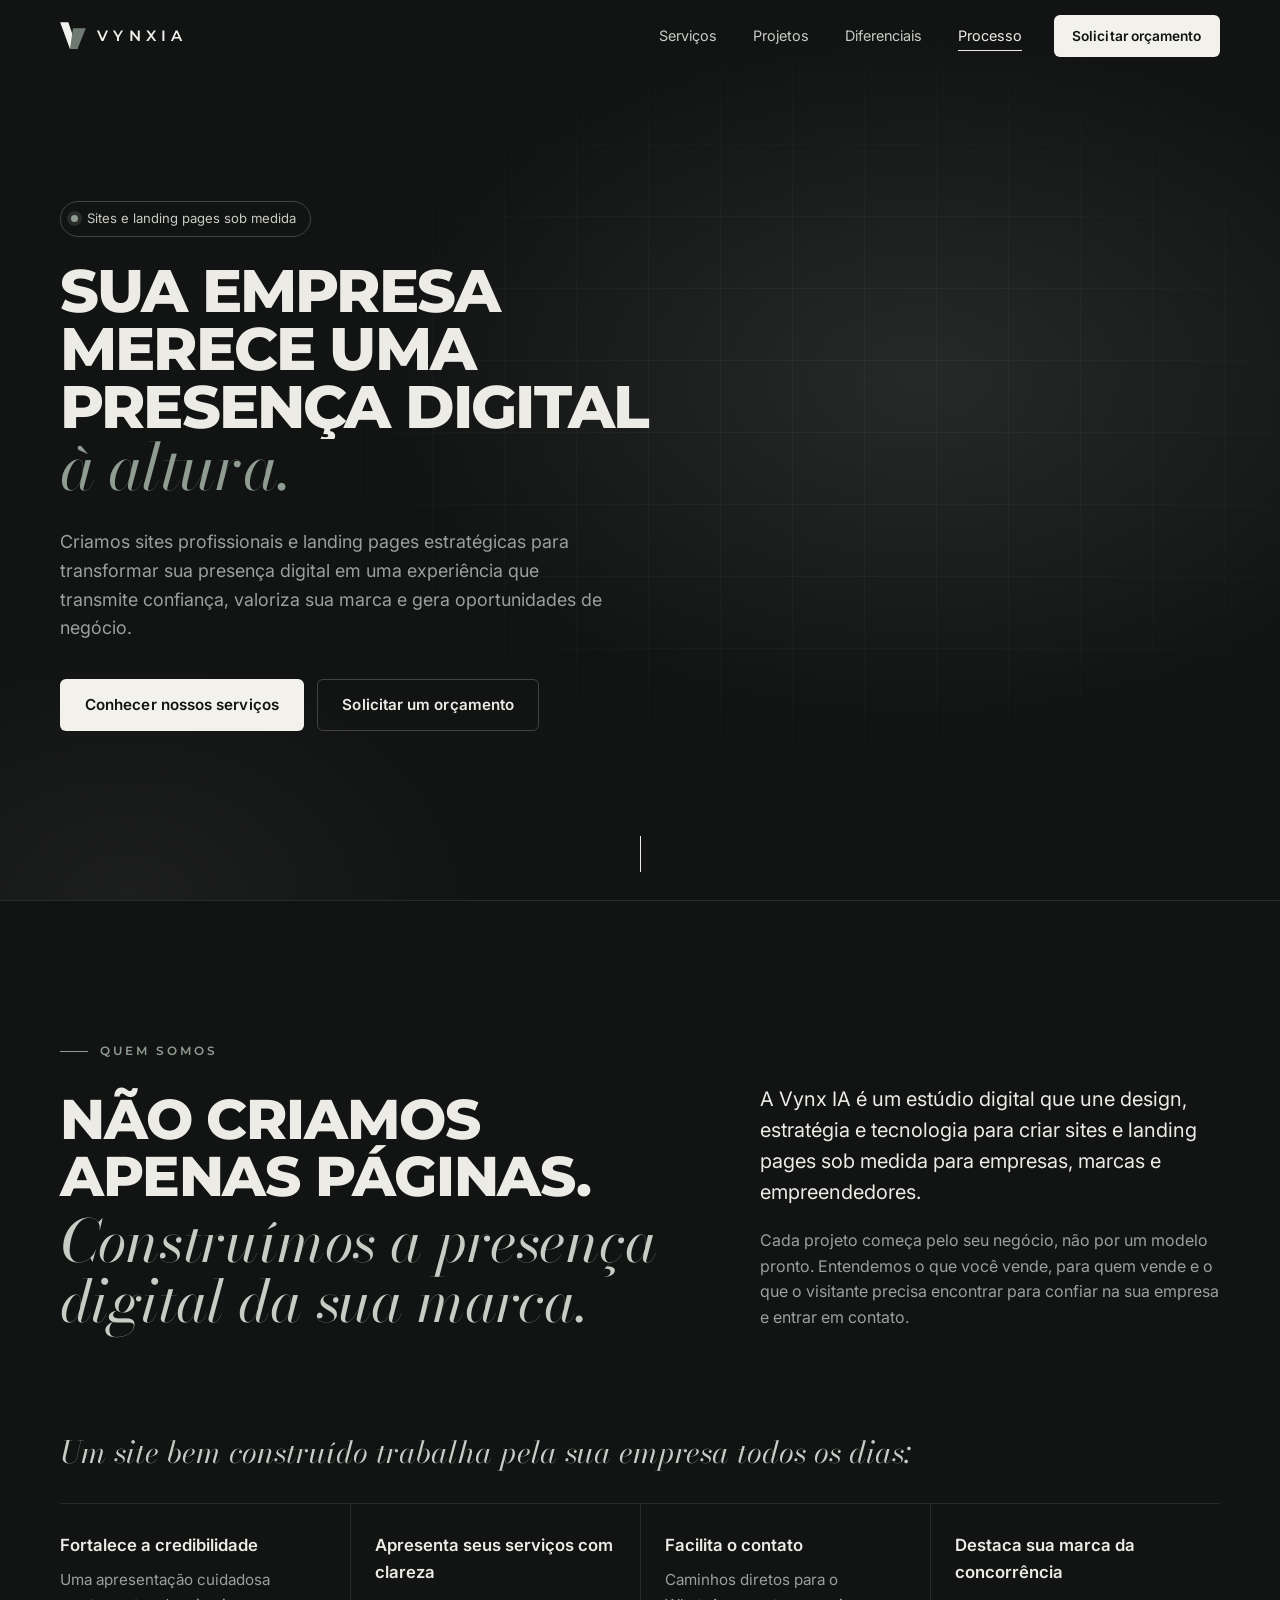
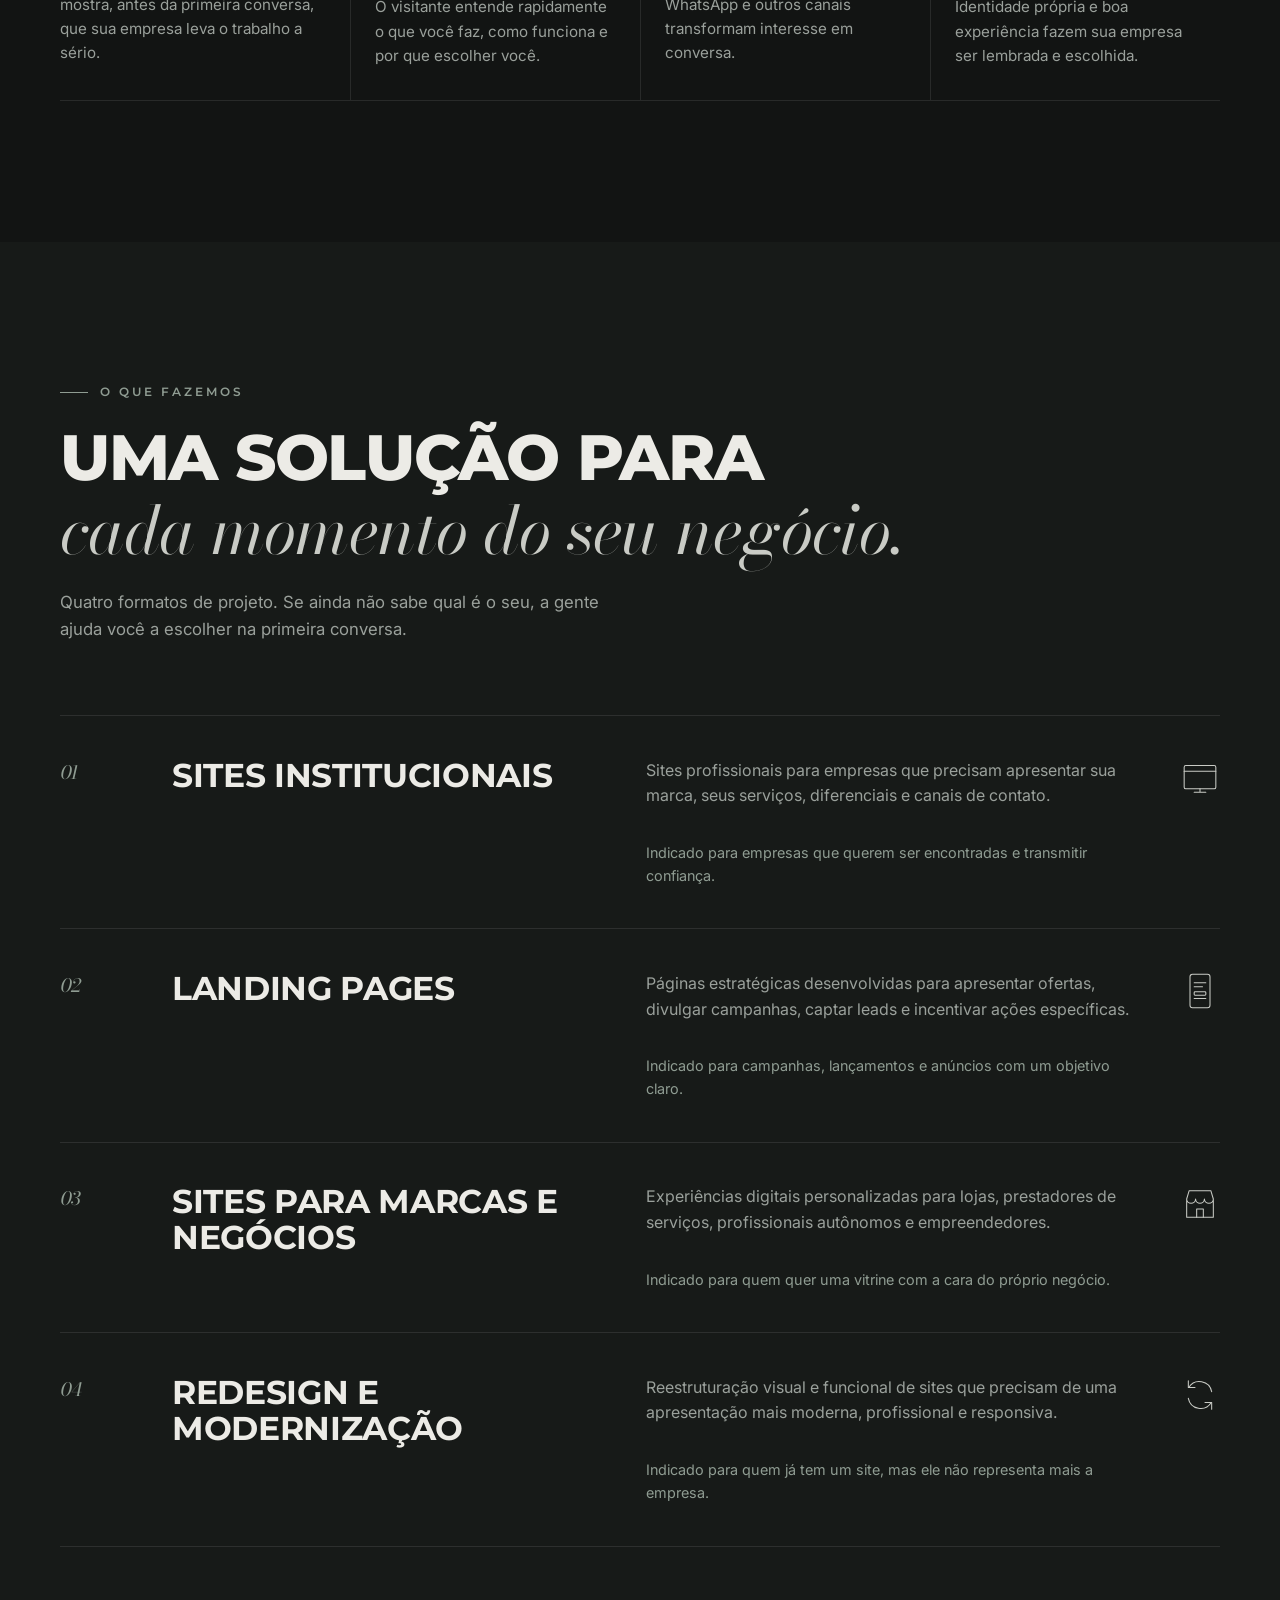
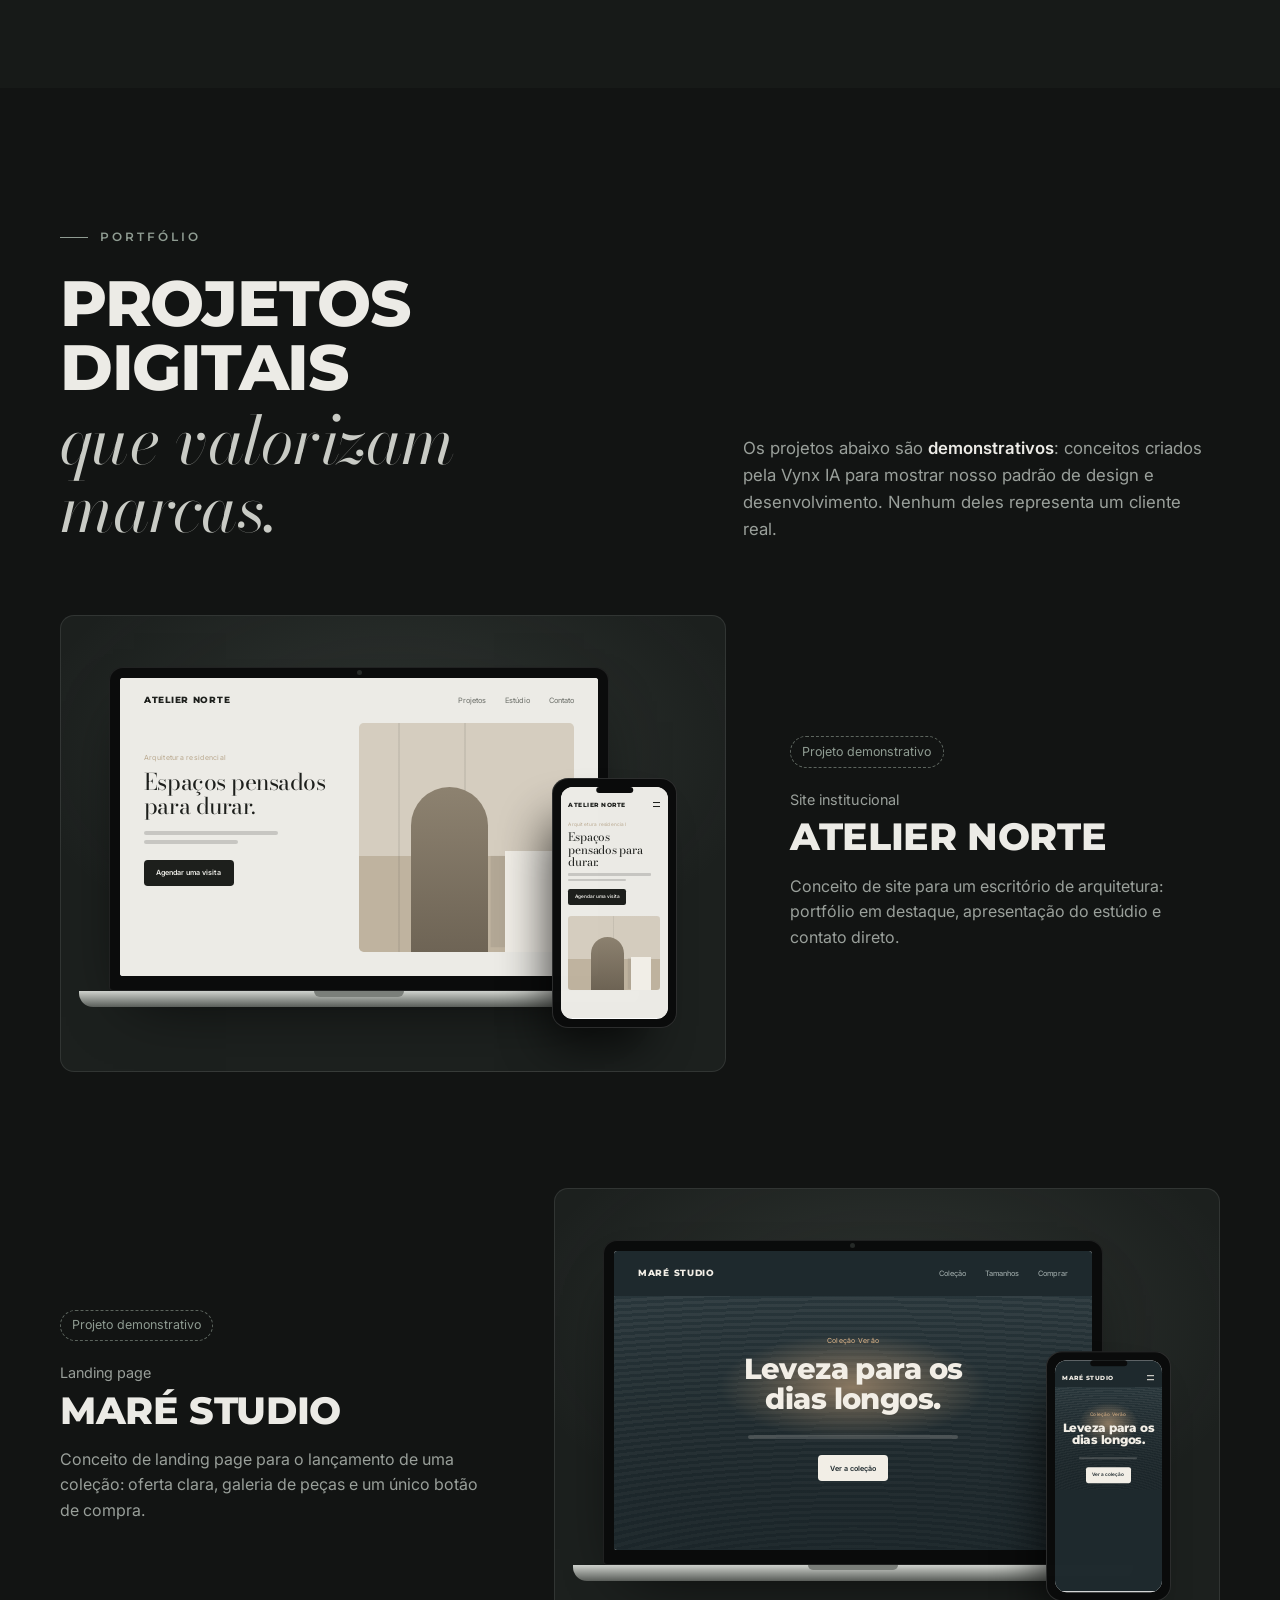
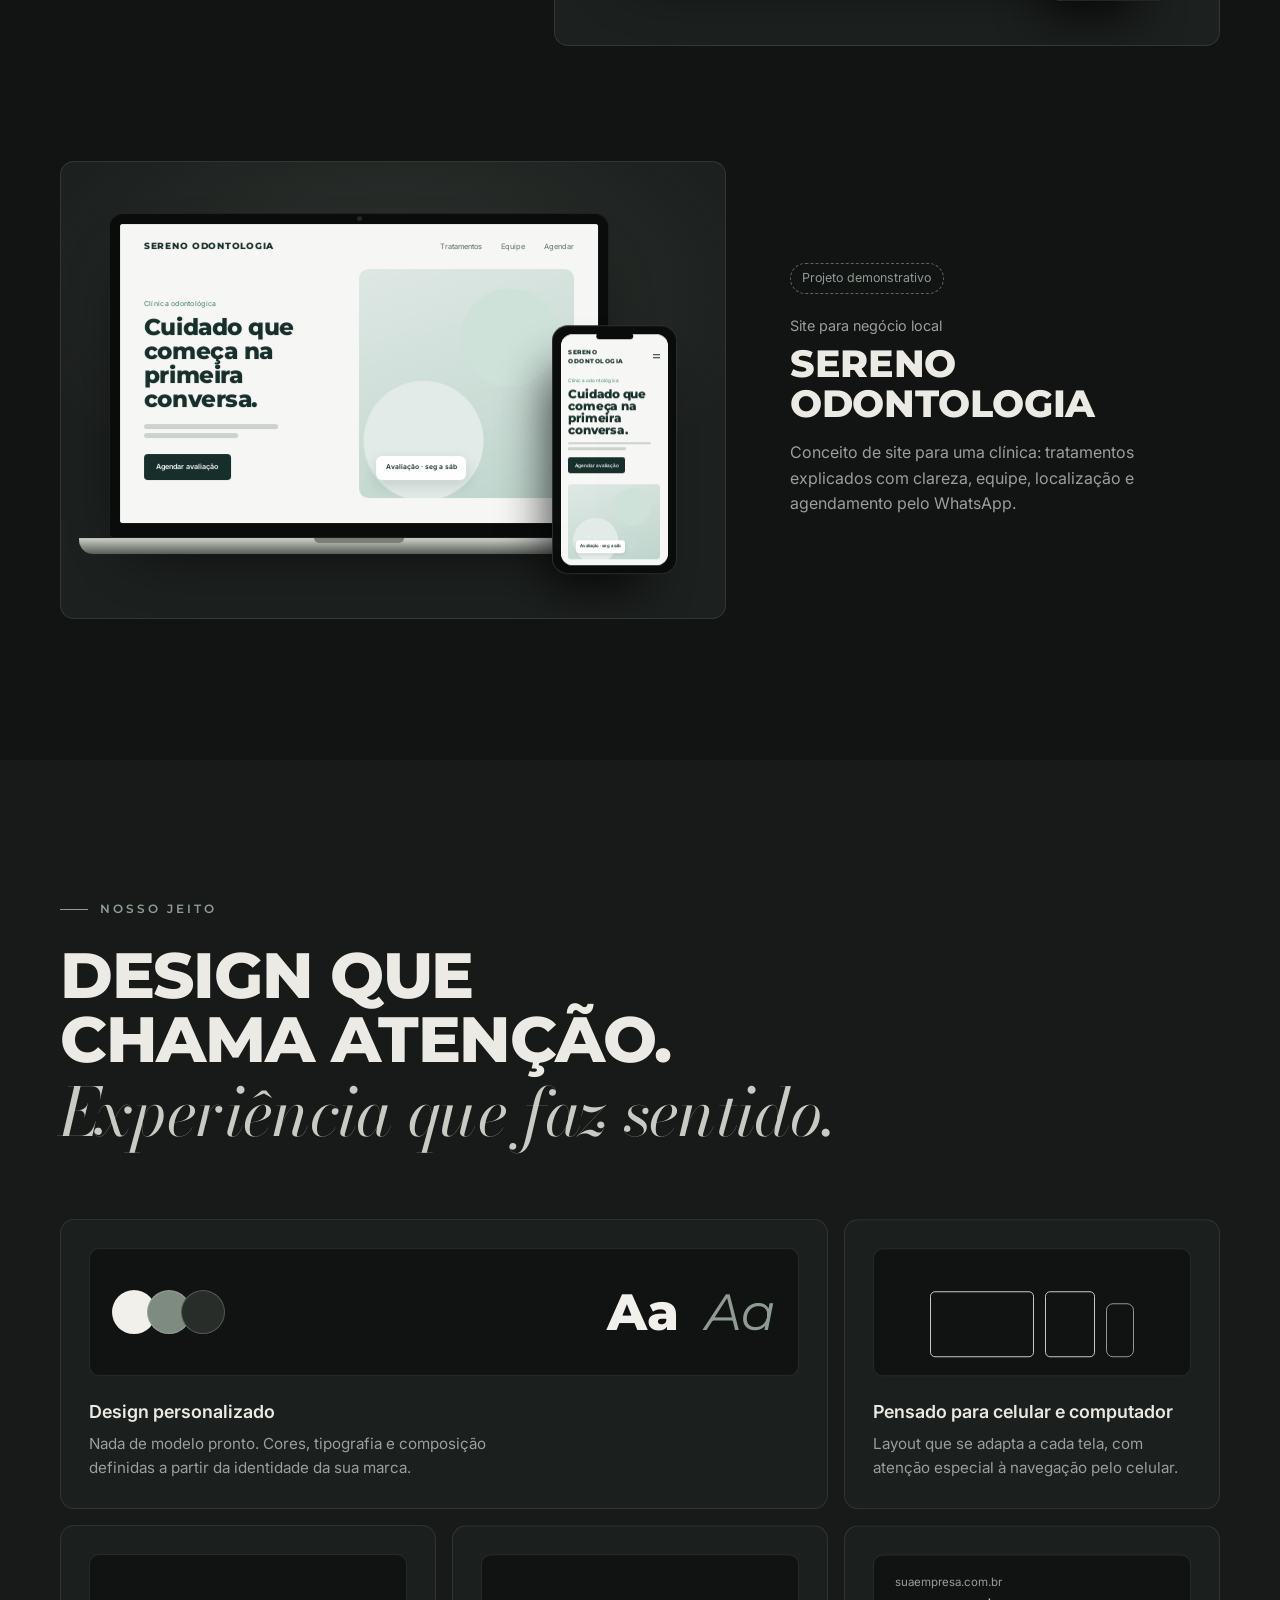
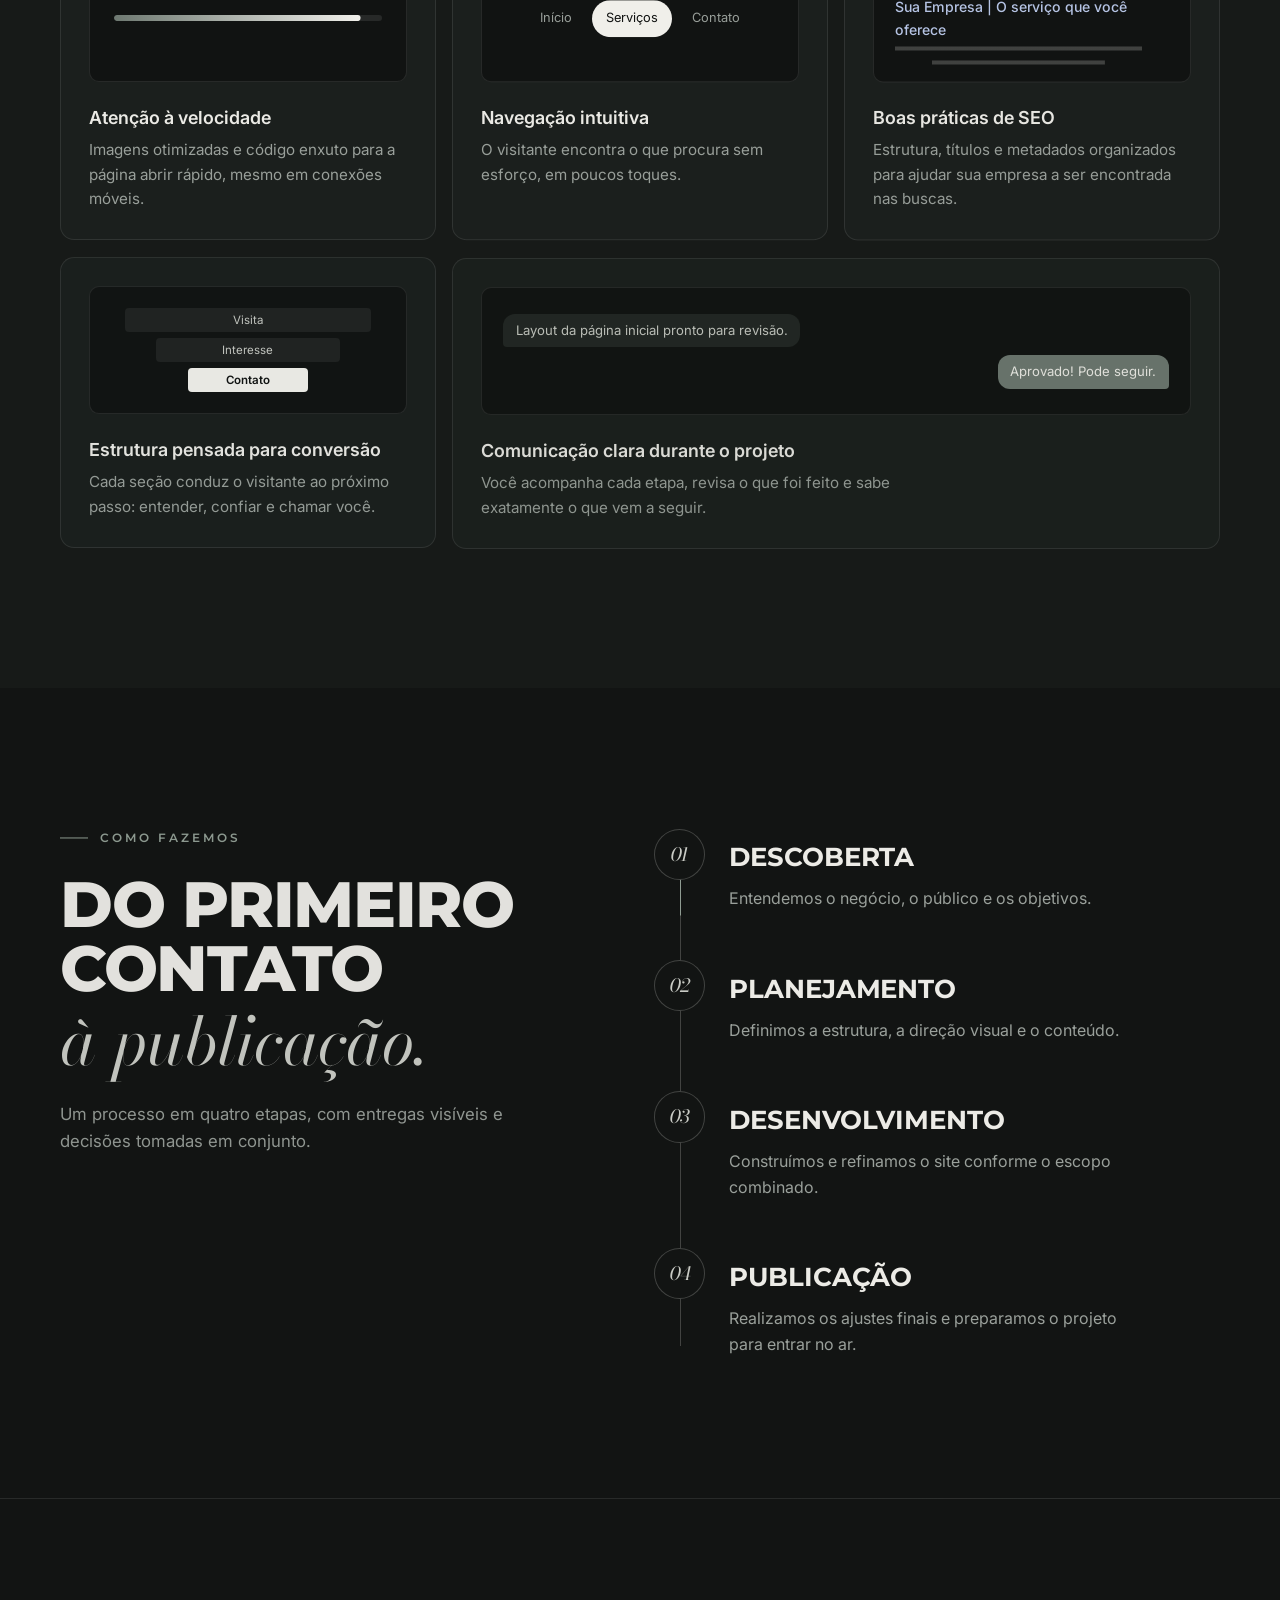
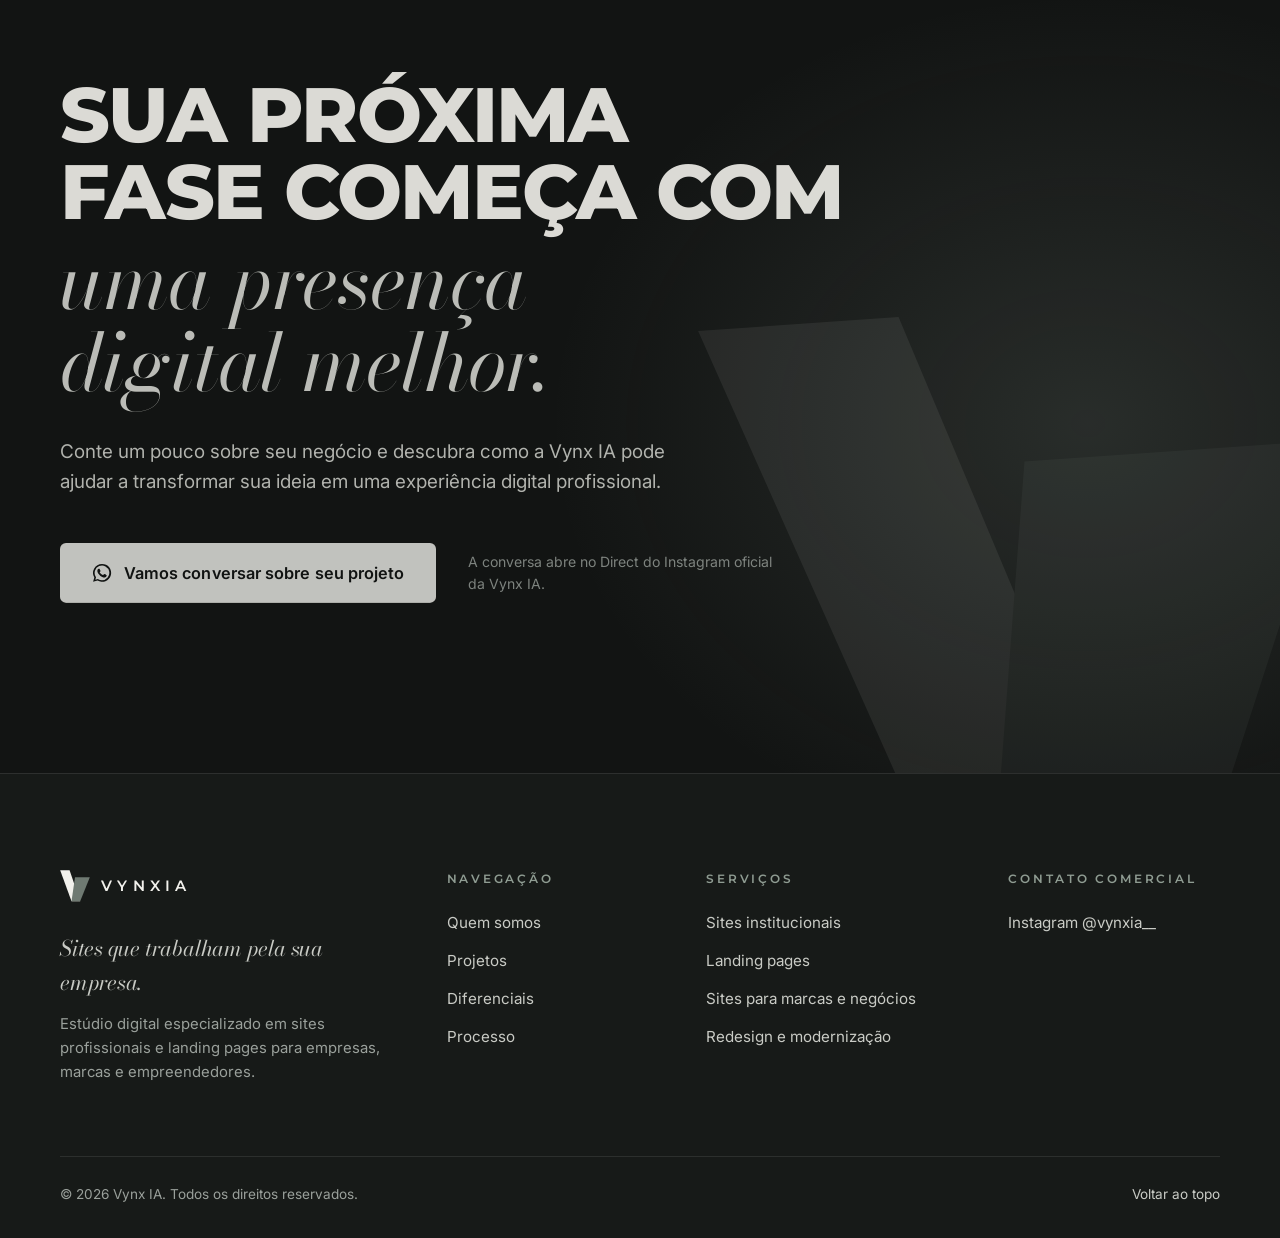
==== vynx-ia-site/index.html @ d24d22d1 "Add Vynx IA official website Static, mobile-first site with hero, positioning, services, demo portfo" ====
<!doctype html>
<html lang="pt-BR">
<head>
  <meta charset="utf-8">
  <meta name="viewport" content="width=device-width, initial-scale=1, viewport-fit=cover">
  <title>Vynx IA | Sites profissionais e landing pages para empresas</title>
  <meta name="description" content="A Vynx IA cria sites institucionais, landing pages e redesigns sob medida para empresas, marcas e empreendedores que querem transmitir credibilidade e conquistar mais clientes.">
  <meta name="theme-color" content="#121413">
  <meta name="color-scheme" content="dark">
  <meta name="robots" content="index, follow">

  <!-- Open Graph: ao publicar, troque "og-image.png" pela URL absoluta (https://seudominio/assets/img/og-image.png) -->
  <meta property="og:type" content="website">
  <meta property="og:locale" content="pt_BR">
  <meta property="og:site_name" content="Vynx IA">
  <meta property="og:title" content="Vynx IA | Sites que trabalham pela sua empresa">
  <meta property="og:description" content="Sites profissionais e landing pages estratégicas para empresas que querem uma presença digital à altura.">
  <meta property="og:image" content="assets/img/og-image.png">
  <meta name="twitter:card" content="summary_large_image">

  <link rel="icon" href="assets/img/favicon.svg" type="image/svg+xml">
  <link rel="apple-touch-icon" href="assets/img/apple-touch-icon.png">

  <link rel="preconnect" href="https://fonts.googleapis.com">
  <link rel="preconnect" href="https://fonts.gstatic.com" crossorigin>
  <link rel="stylesheet" href="https://fonts.googleapis.com/css2?family=Bodoni+Moda:ital,opsz,wght@1,6..96,400;1,6..96,500&family=Inter:wght@400;500;600&family=Montserrat:wght@600;700;800&display=swap">
  <link rel="stylesheet" href="assets/css/styles.css">

  <script>
    // Ativa as animações de entrada apenas quando o JavaScript está disponível
    // e o visitante não pediu movimento reduzido. Sem isso, todo o conteúdo fica visível.
    (function () {
      var d = document.documentElement;
      d.classList.add('js');
      if (!window.matchMedia('(prefers-reduced-motion: reduce)').matches) d.classList.add('motion');
      // Segurança: se as animações não iniciarem, revela o conteúdo.
      setTimeout(function () { if (!d.classList.contains('motion-ready')) d.classList.remove('motion'); }, 2500);
    })();
  </script>

  <script type="application/ld+json">
  {
    "@context": "https://schema.org",
    "@type": "ProfessionalService",
    "name": "Vynx IA",
    "slogan": "Sites que trabalham pela sua empresa.",
    "description": "Criação de sites institucionais, landing pages, sites para marcas e negócios e redesign de sites.",
    "sameAs": ["https://www.instagram.com/vynxia__/"],
    "knowsAbout": ["Sites institucionais", "Landing pages", "Redesign de sites", "Web design responsivo"]
  }
  </script>
</head>
<body>
  <a class="skip-link" href="#conteudo">Pular para o conteúdo</a>

  <!-- ============ Cabeçalho ============ -->
  <header class="site-header" data-header>
    <div class="container header-inner">
      <a class="brand" href="#inicio" aria-label="Vynx IA — voltar ao início">
        <svg class="brand-mark" viewBox="0 0 360 378" aria-hidden="true"><path fill="currentColor" d="M2 2h113l127 373H138z"/><path class="brand-mark-b" d="M180 88h178L242 375H138z"/></svg>
        <span class="brand-word">VYNXIA</span>
      </a>

      <nav class="main-nav" aria-label="Navegação principal">
        <ul>
          <li><a href="#servicos">Serviços</a></li>
          <li><a href="#projetos">Projetos</a></li>
          <li><a href="#diferenciais">Diferenciais</a></li>
          <li><a href="#processo">Processo</a></li>
        </ul>
      </nav>

      <a class="btn btn--small btn--light header-cta" href="#contato" data-contact="orcamento">Solicitar orçamento</a>

      <button class="menu-toggle" type="button" aria-expanded="false" aria-controls="menu-mobile" data-menu-toggle>
        <span class="visually-hidden" data-menu-label>Abrir menu</span>
        <span class="menu-toggle-lines" aria-hidden="true"><span></span><span></span></span>
      </button>
    </div>
  </header>

  <!-- ============ Menu mobile ============ -->
  <div class="mobile-menu" id="menu-mobile" role="dialog" aria-modal="true" aria-label="Menu" hidden data-menu>
    <nav aria-label="Navegação do menu">
      <ol class="mobile-menu-list">
        <li><a href="#servicos"><span class="mm-num">01</span>Serviços</a></li>
        <li><a href="#projetos"><span class="mm-num">02</span>Projetos</a></li>
        <li><a href="#diferenciais"><span class="mm-num">03</span>Diferenciais</a></li>
        <li><a href="#processo"><span class="mm-num">04</span>Processo</a></li>
        <li><a href="#contato"><span class="mm-num">05</span>Contato</a></li>
      </ol>
    </nav>
    <div class="mobile-menu-foot">
      <a class="btn btn--light btn--block" href="#contato" data-contact="orcamento">Solicitar um orçamento</a>
      <a class="mobile-menu-ig" href="https://www.instagram.com/vynxia__/" target="_blank" rel="noopener">Instagram @vynxia__</a>
    </div>
  </div>

  <main id="conteudo" tabindex="-1">

    <!-- ============ 01 · Hero ============ -->
    <section class="hero" id="inicio" aria-labelledby="hero-title">
      <div class="hero-bg" aria-hidden="true"></div>
      <div class="container hero-grid">
        <div class="hero-copy">
          <p class="hero-kicker" data-hero-item>Sites e landing pages sob medida</p>
          <h1 class="hero-title" id="hero-title">
            <span class="line"><span class="line-inner">Sua empresa</span></span>
            <span class="line"><span class="line-inner">merece uma</span></span>
            <span class="line"><span class="line-inner">presença digital</span></span>
            <span class="line"><span class="line-inner serif">à altura.</span></span>
          </h1>
          <p class="hero-sub" data-hero-item>Criamos sites profissionais e landing pages estratégicas para transformar sua presença digital em uma experiência que transmite confiança, valoriza sua marca e gera oportunidades de negócio.</p>
          <div class="hero-actions" data-hero-item>
            <a class="btn btn--light" href="#servicos">Conhecer nossos serviços</a>
            <a class="btn btn--ghost" href="#contato" data-contact="orcamento">Solicitar um orçamento</a>
          </div>
        </div>

        <!-- Elemento gráfico: as camadas de construção de um site (estrutura → layout → experiência) -->
        <div class="hero-visual" aria-hidden="true" data-hero-visual>
          <div class="stack" data-stack>
            <div class="plane plane--grid" data-plane>
              <span class="plane-label">Estrutura</span>
            </div>
            <div class="plane plane--wire" data-plane>
              <span class="wf wf-nav"></span>
              <span class="wf wf-h1"></span>
              <span class="wf wf-h2"></span>
              <span class="wf wf-p"></span>
              <span class="wf wf-btn"></span>
              <span class="wf wf-img"></span>
              <span class="plane-label">Layout</span>
            </div>
            <div class="plane plane--ui" data-plane>
              <div class="ui-top">
                <svg viewBox="0 0 360 378"><path fill="#f2f1ec" d="M2 2h113l127 373H138z"/><path fill="#7f8c82" d="M180 88h178L242 375H138z"/></svg>
                <i></i><i></i><i></i>
              </div>
              <div class="ui-body">
                <b>Sua marca,</b>
                <b class="serif">bem apresentada.</b>
                <span class="ui-p"></span>
                <span class="ui-p short"></span>
                <span class="ui-btn">Fale conosco</span>
              </div>
              <div class="ui-tile"><svg viewBox="0 0 360 378"><path fill="#f2f1ec" d="M2 2h113l127 373H138z"/><path fill="#7f8c82" d="M180 88h178L242 375H138z"/></svg></div>
              <span class="plane-label">Experiência</span>
            </div>
          </div>
        </div>
      </div>

      <a class="scroll-cue" href="#posicionamento"><span class="visually-hidden">Ir para a próxima seção</span><span aria-hidden="true"></span></a>
    </section>

    <!-- ============ 02 · Posicionamento ============ -->
    <section class="section positioning" id="posicionamento" aria-labelledby="pos-title">
      <div class="container">
        <p class="section-tag" data-reveal>Quem somos</p>
        <div class="pos-grid">
          <h2 class="display pos-title" id="pos-title" data-reveal>
            Não criamos apenas páginas. <span class="serif">Construímos a presença digital da sua marca.</span>
          </h2>
          <div class="pos-text" data-reveal>
            <p class="lead">A Vynx IA é um estúdio digital que une design, estratégia e tecnologia para criar sites e landing pages sob medida para empresas, marcas e empreendedores.</p>
            <p>Cada projeto começa pelo seu negócio, não por um modelo pronto. Entendemos o que você vende, para quem vende e o que o visitante precisa encontrar para confiar na sua empresa e entrar em contato.</p>
          </div>
        </div>

        <div class="pos-benefits">
          <p class="pos-benefits-intro" data-reveal>Um site bem construído trabalha pela sua empresa todos os dias:</p>
          <ul class="benefit-list">
            <li data-reveal>
              <h3>Fortalece a credibilidade</h3>
              <p>Uma apresentação cuidadosa mostra, antes da primeira conversa, que sua empresa leva o trabalho a sério.</p>
            </li>
            <li data-reveal>
              <h3>Apresenta seus serviços com clareza</h3>
              <p>O visitante entende rapidamente o que você faz, como funciona e por que escolher você.</p>
            </li>
            <li data-reveal>
              <h3>Facilita o contato</h3>
              <p>Caminhos diretos para o WhatsApp e outros canais transformam interesse em conversa.</p>
            </li>
            <li data-reveal>
              <h3>Destaca sua marca da concorrência</h3>
              <p>Identidade própria e boa experiência fazem sua empresa ser lembrada e escolhida.</p>
            </li>
          </ul>
        </div>
      </div>
    </section>

    <!-- ============ 03 · Serviços ============ -->
    <section class="section services" id="servicos" aria-labelledby="serv-title">
      <div class="container">
        <div class="section-head">
          <p class="section-tag" data-reveal>O que fazemos</p>
          <h2 class="display" id="serv-title" data-reveal>Uma solução para <span class="serif">cada momento do seu negócio.</span></h2>
          <p class="section-intro" data-reveal>Quatro formatos de projeto. Se ainda não sabe qual é o seu, a gente ajuda você a escolher na primeira conversa.</p>
        </div>

        <ol class="service-list">
          <li class="service" id="servico-sites-institucionais" data-reveal>
            <span class="service-num">01</span>
            <svg class="service-icon" viewBox="0 0 48 48" aria-hidden="true"><rect x="5" y="9" width="38" height="28" rx="2"/><path d="M5 16h38M17 41h14M24 37v4"/></svg>
            <div class="service-body">
              <h3>Sites institucionais</h3>
              <p>Sites profissionais para empresas que precisam apresentar sua marca, seus serviços, diferenciais e canais de contato.</p>
              <p class="service-fit">Indicado para empresas que querem ser encontradas e transmitir confiança.</p>
            </div>
          </li>
          <li class="service" id="servico-landing-pages" data-reveal>
            <span class="service-num">02</span>
            <svg class="service-icon" viewBox="0 0 48 48" aria-hidden="true"><rect x="12" y="4" width="24" height="40" rx="3"/><path d="M17 14h14M17 19h10M17 33h14"/><rect x="17" y="25" width="14" height="4" rx="1"/></svg>
            <div class="service-body">
              <h3>Landing pages</h3>
              <p>Páginas estratégicas desenvolvidas para apresentar ofertas, divulgar campanhas, captar leads e incentivar ações específicas.</p>
              <p class="service-fit">Indicado para campanhas, lançamentos e anúncios com um objetivo claro.</p>
            </div>
          </li>
          <li class="service" id="servico-marcas-negocios" data-reveal>
            <span class="service-num">03</span>
            <svg class="service-icon" viewBox="0 0 48 48" aria-hidden="true"><path d="M8 18l3-10h26l3 10M8 18v22h32V18M8 18c0 3 2.5 5 5.3 5s5.4-2 5.4-5c0 3 2.6 5 5.3 5s5.3-2 5.3-5c0 3 2.6 5 5.4 5S40 21 40 18"/><path d="M20 40V30h8v10"/></svg>
            <div class="service-body">
              <h3>Sites para marcas e negócios</h3>
              <p>Experiências digitais personalizadas para lojas, prestadores de serviços, profissionais autônomos e empreendedores.</p>
              <p class="service-fit">Indicado para quem quer uma vitrine com a cara do próprio negócio.</p>
            </div>
          </li>
          <li class="service" id="servico-redesign" data-reveal>
            <span class="service-num">04</span>
            <svg class="service-icon" viewBox="0 0 48 48" aria-hidden="true"><path d="M38 20a15 15 0 0 0-27.5-5M10 28a15 15 0 0 0 27.5 5"/><path d="M10 7v8h8M38 41v-8h-8"/></svg>
            <div class="service-body">
              <h3>Redesign e modernização</h3>
              <p>Reestruturação visual e funcional de sites que precisam de uma apresentação mais moderna, profissional e responsiva.</p>
              <p class="service-fit">Indicado para quem já tem um site, mas ele não representa mais a empresa.</p>
            </div>
          </li>
        </ol>
      </div>
    </section>

    <!-- ============ 04 · Projetos ============ -->
    <section class="section projects" id="projetos" aria-labelledby="proj-title">
      <div class="container">
        <div class="section-head section-head--split">
          <div>
            <p class="section-tag" data-reveal>Portfólio</p>
            <h2 class="display" id="proj-title" data-reveal>Projetos digitais <span class="serif">que valorizam marcas.</span></h2>
          </div>
          <p class="section-intro" data-reveal>Os projetos abaixo são <strong>demonstrativos</strong>: conceitos criados pela Vynx IA para mostrar nosso padrão de design e desenvolvimento. Nenhum deles representa um cliente real.</p>
        </div>

        <div class="project-list" data-projects>
          <noscript><p class="noscript-note">Ative o JavaScript para visualizar os projetos.</p></noscript>
        </div>
      </div>
    </section>

    <!-- ============ 05 · Diferenciais ============ -->
    <section class="section features" id="diferenciais" aria-labelledby="dif-title">
      <div class="container">
        <div class="section-head">
          <p class="section-tag" data-reveal>Nosso jeito</p>
          <h2 class="display" id="dif-title" data-reveal>Design que chama atenção. <span class="serif">Experiência que faz sentido.</span></h2>
        </div>

        <div class="bento">
          <article class="tile tile--wide" data-reveal>
            <div class="tile-visual viz-custom" aria-hidden="true">
              <span class="sw" style="--c:#f2f1ec"></span><span class="sw" style="--c:#7f8c82"></span><span class="sw" style="--c:#2a2e2b"></span>
              <span class="viz-aa">Aa</span><span class="viz-aa serif">Aa</span>
            </div>
            <h3>Design personalizado</h3>
            <p>Nada de modelo pronto. Cores, tipografia e composição definidas a partir da identidade da sua marca.</p>
          </article>

          <article class="tile" data-reveal>
            <div class="tile-visual viz-devices" aria-hidden="true"><span class="dv dv-desk"></span><span class="dv dv-tab"></span><span class="dv dv-phone"></span></div>
            <h3>Pensado para celular e computador</h3>
            <p>Layout que se adapta a cada tela, com atenção especial à navegação pelo celular.</p>
          </article>

          <article class="tile" data-reveal>
            <div class="tile-visual viz-speed" aria-hidden="true"><span class="bar"><i></i></span></div>
            <h3>Atenção à velocidade</h3>
            <p>Imagens otimizadas e código enxuto para a página abrir rápido, mesmo em conexões móveis.</p>
          </article>

          <article class="tile" data-reveal>
            <div class="tile-visual viz-nav" aria-hidden="true"><span class="nv">Início</span><span class="nv is-on">Serviços</span><span class="nv">Contato</span></div>
            <h3>Navegação intuitiva</h3>
            <p>O visitante encontra o que procura sem esforço, em poucos toques.</p>
          </article>

          <article class="tile" data-reveal>
            <div class="tile-visual viz-seo" aria-hidden="true">
              <span class="seo-url">suaempresa.com.br</span>
              <span class="seo-title">Sua Empresa | O serviço que você oferece</span>
              <span class="seo-desc"></span>
            </div>
            <h3>Boas práticas de SEO</h3>
            <p>Estrutura, títulos e metadados organizados para ajudar sua empresa a ser encontrada nas buscas.</p>
          </article>

          <article class="tile" data-reveal>
            <div class="tile-visual viz-convert" aria-hidden="true"><span class="fn">Visita</span><span class="fn">Interesse</span><span class="fn">Contato</span></div>
            <h3>Estrutura pensada para conversão</h3>
            <p>Cada seção conduz o visitante ao próximo passo: entender, confiar e chamar você.</p>
          </article>

          <article class="tile tile--wide" data-reveal>
            <div class="tile-visual viz-chat" aria-hidden="true">
              <span class="msg msg--in">Layout da página inicial pronto para revisão.</span>
              <span class="msg msg--out">Aprovado! Pode seguir.</span>
            </div>
            <h3>Comunicação clara durante o projeto</h3>
            <p>Você acompanha cada etapa, revisa o que foi feito e sabe exatamente o que vem a seguir.</p>
          </article>
        </div>
      </div>
    </section>

    <!-- ============ 06 · Processo ============ -->
    <section class="section process" id="processo" aria-labelledby="proc-title">
      <div class="container process-grid">
        <div class="process-head">
          <p class="section-tag" data-reveal>Como fazemos</p>
          <h2 class="display" id="proc-title" data-reveal>Do primeiro contato <span class="serif">à publicação.</span></h2>
          <p class="section-intro" data-reveal>Um processo em quatro etapas, com entregas visíveis e decisões tomadas em conjunto.</p>
        </div>

        <ol class="steps" data-steps>
          <li class="steps-rail" aria-hidden="true"><span data-steps-progress></span></li>
          <li class="step" data-step>
            <span class="step-num" aria-hidden="true">01</span>
            <div>
              <h3>Descoberta</h3>
              <p>Entendemos o negócio, o público e os objetivos.</p>
            </div>
          </li>
          <li class="step" data-step>
            <span class="step-num" aria-hidden="true">02</span>
            <div>
              <h3>Planejamento</h3>
              <p>Definimos a estrutura, a direção visual e o conteúdo.</p>
            </div>
          </li>
          <li class="step" data-step>
            <span class="step-num" aria-hidden="true">03</span>
            <div>
              <h3>Desenvolvimento</h3>
              <p>Construímos e refinamos o site conforme o escopo combinado.</p>
            </div>
          </li>
          <li class="step" data-step>
            <span class="step-num" aria-hidden="true">04</span>
            <div>
              <h3>Publicação</h3>
              <p>Realizamos os ajustes finais e preparamos o projeto para entrar no ar.</p>
            </div>
          </li>
        </ol>
      </div>
    </section>

    <!-- ============ 07 · Chamada comercial ============ -->
    <section class="cta" id="contato" aria-labelledby="cta-title">
      <div class="cta-mark" aria-hidden="true">
        <svg viewBox="0 0 360 378"><path d="M2 2h113l127 373H138z"/><path d="M180 88h178L242 375H138z"/></svg>
      </div>
      <div class="container cta-inner">
        <h2 class="display cta-title" id="cta-title" data-reveal>Sua próxima fase começa com <span class="serif">uma presença digital melhor.</span></h2>
        <p class="cta-text" data-reveal>Conte um pouco sobre seu negócio e descubra como a Vynx IA pode ajudar a transformar sua ideia em uma experiência digital profissional.</p>
        <div class="cta-actions" data-reveal>
          <a class="btn btn--light btn--large" href="https://ig.me/m/vynxia__" target="_blank" rel="noopener" data-contact="projeto">
            <svg class="btn-icon" viewBox="0 0 24 24" aria-hidden="true"><path d="M12 2.2a9.8 9.8 0 0 0-8.4 14.8L2.3 21.7l4.8-1.3A9.8 9.8 0 1 0 12 2.2zm0 17.8a8 8 0 0 1-4.1-1.1l-.3-.2-2.9.8.8-2.8-.2-.3A8 8 0 1 1 12 20zm4.4-6c-.2-.1-1.4-.7-1.7-.8-.2-.1-.4-.1-.5.1l-.8 1c-.1.2-.3.2-.5.1a6.6 6.6 0 0 1-3.3-2.9c-.2-.4.2-.4.7-1.3.1-.2 0-.3 0-.4l-.8-1.8c-.2-.5-.4-.4-.5-.4h-.5a.9.9 0 0 0-.7.3 2.8 2.8 0 0 0-.9 2.1 4.9 4.9 0 0 0 1 2.6 11.2 11.2 0 0 0 4.3 3.8c1.6.7 2.2.7 3 .6a2.6 2.6 0 0 0 1.7-1.2 2.1 2.1 0 0 0 .2-1.2c-.1-.1-.2-.2-.5-.3z" fill="currentColor"/></svg>
            <span>Vamos conversar sobre seu projeto</span>
          </a>
          <p class="cta-note" data-contact-note>A conversa abre no WhatsApp com uma mensagem inicial já preenchida.</p>
        </div>
      </div>
    </section>
  </main>

  <!-- ============ 08 · Rodapé ============ -->
  <footer class="site-footer">
    <div class="container footer-grid">
      <div class="footer-brand">
        <a class="brand brand--footer" href="#inicio" aria-label="Vynx IA — voltar ao início">
          <svg class="brand-mark" viewBox="0 0 360 378" aria-hidden="true"><path fill="currentColor" d="M2 2h113l127 373H138z"/><path class="brand-mark-b" d="M180 88h178L242 375H138z"/></svg>
          <span class="brand-word">VYNXIA</span>
        </a>
        <p class="footer-tagline serif">Sites que trabalham pela sua empresa.</p>
        <p class="footer-desc">Estúdio digital especializado em sites profissionais e landing pages para empresas, marcas e empreendedores.</p>
      </div>

      <nav class="footer-col" aria-labelledby="f-nav">
        <h2 class="footer-title" id="f-nav">Navegação</h2>
        <ul>
          <li><a href="#posicionamento">Quem somos</a></li>
          <li><a href="#projetos">Projetos</a></li>
          <li><a href="#diferenciais">Diferenciais</a></li>
          <li><a href="#processo">Processo</a></li>
        </ul>
      </nav>

      <nav class="footer-col" aria-labelledby="f-serv">
        <h2 class="footer-title" id="f-serv">Serviços</h2>
        <ul>
          <li><a href="#servico-sites-institucionais">Sites institucionais</a></li>
          <li><a href="#servico-landing-pages">Landing pages</a></li>
          <li><a href="#servico-marcas-negocios">Sites para marcas e negócios</a></li>
          <li><a href="#servico-redesign">Redesign e modernização</a></li>
        </ul>
      </nav>

      <div class="footer-col">
        <h2 class="footer-title">Contato comercial</h2>
        <ul>
          <li data-whatsapp-only hidden><a href="#contato" data-contact="projeto" target="_blank" rel="noopener">WhatsApp</a></li>
          <li><a href="https://www.instagram.com/vynxia__/" target="_blank" rel="noopener">Instagram @vynxia__</a></li>
        </ul>
      </div>
    </div>

    <div class="container footer-bottom">
      <p>© <span data-year>2026</span> Vynx IA. Todos os direitos reservados.</p>
      <a href="#inicio" class="to-top">Voltar ao topo</a>
    </div>
  </footer>

  <script src="assets/js/config.js"></script>
  <script src="assets/js/projects.js"></script>
  <script src="assets/vendor/gsap.min.js" defer></script>
  <script src="assets/vendor/ScrollTrigger.min.js" defer></script>
  <script src="assets/js/main.js" defer></script>
</body>
</html>
---- vynx-ia-site/assets/css/styles.css ----
/* ==========================================================================
   Vynx IA — site oficial
   Identidade: grafite, papel e sálvia (as duas cores do símbolo "V").
   Tipografia: Montserrat (voz firme) + Bodoni Moda itálica (voz elegante) + Inter (leitura).
   ========================================================================== */

:root {
  --bg: #121413;
  --bg-2: #171a18;
  --surface: #1c201e;
  --surface-2: #232825;
  --line: rgba(236, 235, 230, 0.1);
  --line-strong: rgba(236, 235, 230, 0.22);
  --text: #ecebe6;
  --text-soft: #c9cbc5;
  --muted: #9aa09b;
  --paper: #f2f1ec;
  --sage: #8f9c92;
  --sage-deep: #6f7a72;

  --f-display: "Montserrat", "Helvetica Neue", Arial, sans-serif;
  --f-serif: "Bodoni Moda", "Didot", "Times New Roman", serif;
  --f-body: "Inter", system-ui, -apple-system, "Segoe UI", Roboto, sans-serif;

  --container: 1240px;
  --gutter: clamp(1rem, 4vw, 2.5rem);
  --section-y: clamp(5rem, 11vw, 9.5rem);
  --header-h: 72px;
  --radius: 6px;
  --radius-lg: 14px;
  --ease: cubic-bezier(0.22, 1, 0.36, 1);
}

/* ---------- Base ---------- */
*,
*::before,
*::after { box-sizing: border-box; }

html {
  -webkit-text-size-adjust: 100%;
  text-size-adjust: 100%;
  scroll-padding-top: calc(var(--header-h) + 8px);
}
@media (prefers-reduced-motion: no-preference) {
  html { scroll-behavior: smooth; }
}

body {
  margin: 0;
  background: var(--bg);
  color: var(--text);
  font-family: var(--f-body);
  font-size: 1rem;
  line-height: 1.6;
  -webkit-font-smoothing: antialiased;
  -moz-osx-font-smoothing: grayscale;
  overflow-x: hidden;
}
body.menu-open { overflow: hidden; }

img, svg { display: block; max-width: 100%; }
a { color: inherit; text-decoration: none; }
h1, h2, h3, p, ol, ul { margin: 0; }
ol, ul { padding: 0; list-style: none; }
strong { color: var(--text); font-weight: 600; }

::selection { background: var(--sage); color: var(--bg); }

:focus-visible {
  outline: 2px solid var(--sage);
  outline-offset: 3px;
  border-radius: 3px;
}
main:focus { outline: none; }

.visually-hidden {
  position: absolute !important;
  width: 1px; height: 1px;
  padding: 0; margin: -1px;
  overflow: hidden; clip: rect(0 0 0 0);
  white-space: nowrap; border: 0;
}

.skip-link {
  position: fixed;
  top: 12px; left: 12px;
  z-index: 200;
  padding: 0.7rem 1rem;
  background: var(--paper);
  color: var(--bg);
  font-weight: 600;
  border-radius: var(--radius);
  transform: translateY(-160%);
  transition: transform 0.2s var(--ease);
}
.skip-link:focus { transform: none; }

.container {
  width: 100%;
  max-width: var(--container);
  margin-inline: auto;
  padding-inline: max(var(--gutter), env(safe-area-inset-left));
}

.serif {
  font-family: var(--f-serif);
  font-style: italic;
  font-weight: 400;
  text-transform: none;
  letter-spacing: -0.01em;
}

/* ---------- Tipografia de seção ---------- */
.display {
  font-family: var(--f-display);
  font-weight: 800;
  text-transform: uppercase;
  font-size: clamp(2rem, 5vw, 4.25rem);
  line-height: 1;
  letter-spacing: -0.02em;
  text-wrap: balance;
}
.display .serif {
  display: block;
  margin-top: 0.12em;
  font-size: 1.04em;
  line-height: 1.02;
  color: var(--text-soft);
}

.section { padding-block: var(--section-y); position: relative; }

.section-tag {
  display: flex;
  align-items: center;
  gap: 0.75rem;
  margin-bottom: 1.5rem;
  font-family: var(--f-display);
  font-size: 0.72rem;
  font-weight: 600;
  letter-spacing: 0.26em;
  text-transform: uppercase;
  color: var(--sage);
}
.section-tag::before {
  content: "";
  width: 28px; height: 1px;
  background: currentColor;
}

.section-head { max-width: 860px; margin-bottom: clamp(3rem, 6vw, 4.5rem); }
.section-head--split {
  max-width: none;
  display: grid;
  gap: 1.75rem;
  align-items: end;
}
@media (min-width: 960px) {
  .section-head--split { grid-template-columns: 1.3fr 1fr; gap: 4rem; }
}
.section-intro {
  margin-top: 1.5rem;
  max-width: 52ch;
  color: var(--muted);
  font-size: 1.05rem;
}
.section-head--split .section-intro { margin-top: 0; }

/* ---------- Botões ---------- */
.btn {
  --btn-bg: transparent;
  --btn-fg: var(--text);
  position: relative;
  display: inline-flex;
  align-items: center;
  justify-content: center;
  gap: 0.65rem;
  min-height: 52px;
  padding: 0.85rem 1.5rem;
  border: 1px solid transparent;
  border-radius: var(--radius);
  background: var(--btn-bg);
  color: var(--btn-fg);
  font-family: var(--f-body);
  font-size: 0.95rem;
  font-weight: 600;
  line-height: 1.2;
  letter-spacing: 0.005em;
  overflow: hidden;
  isolation: isolate;
  cursor: pointer;
  transition: transform 0.35s var(--ease), border-color 0.35s var(--ease), color 0.35s var(--ease);
  -webkit-tap-highlight-color: transparent;
}
.btn::after {
  content: "";
  position: absolute;
  inset: 0;
  z-index: -1;
  background: var(--btn-hover, var(--sage));
  transform: translateY(101%);
  transition: transform 0.45s var(--ease);
}
.btn:hover::after { transform: translateY(0); }
.btn:active { transform: scale(0.98); }

.btn--light { --btn-bg: var(--paper); --btn-fg: #121413; --btn-hover: #dcdfd8; }
.btn--ghost { border-color: var(--line-strong); --btn-hover: rgba(236, 235, 230, 0.08); }
.btn--ghost:hover { border-color: rgba(236, 235, 230, 0.4); }
.btn--small { min-height: 42px; padding: 0.55rem 1.1rem; font-size: 0.86rem; }
.btn--large { min-height: 60px; padding: 1rem 1.9rem; font-size: 1.02rem; }
.btn--block { width: 100%; }
.btn-icon { width: 22px; height: 22px; flex: none; }

/* ---------- Cabeçalho ---------- */
.site-header {
  position: fixed;
  inset: 0 0 auto;
  z-index: 100;
  padding-top: env(safe-area-inset-top);
  transition: background-color 0.4s var(--ease), border-color 0.4s var(--ease), backdrop-filter 0.4s;
  border-bottom: 1px solid transparent;
}
.site-header.is-scrolled,
body.menu-open .site-header {
  background: rgba(18, 20, 19, 0.78);
  -webkit-backdrop-filter: blur(14px) saturate(140%);
  backdrop-filter: blur(14px) saturate(140%);
  border-bottom-color: var(--line);
}
.header-inner {
  height: var(--header-h);
  display: flex;
  align-items: center;
  gap: 2rem;
}

.brand {
  display: inline-flex;
  align-items: center;
  gap: 0.7rem;
  margin-right: auto;
  color: var(--paper);
}
.brand-mark { width: 26px; height: auto; }
.brand-mark-b { fill: var(--sage-deep); }
.brand-word {
  font-family: var(--f-display);
  font-weight: 600;
  font-size: 0.95rem;
  letter-spacing: 0.34em;
  margin-right: -0.34em;
}

.main-nav { display: none; }
.main-nav ul { display: flex; gap: 2.25rem; }
.main-nav a {
  position: relative;
  font-size: 0.9rem;
  color: var(--text-soft);
  padding-block: 0.4rem;
  transition: color 0.3s var(--ease);
}
.main-nav a::after {
  content: "";
  position: absolute;
  left: 0; right: 0; bottom: 0;
  height: 1px;
  background: currentColor;
  transform: scaleX(0);
  transform-origin: right;
  transition: transform 0.45s var(--ease);
}
.main-nav a:hover,
.main-nav a.is-active { color: var(--text); }
.main-nav a:hover::after,
.main-nav a.is-active::after { transform: scaleX(1); transform-origin: left; }

.header-cta { display: none; }

.menu-toggle {
  display: inline-grid;
  place-items: center;
  width: 46px; height: 46px;
  margin-right: -8px;
  border: 0;
  background: transparent;
  color: var(--text);
  cursor: pointer;
  -webkit-tap-highlight-color: transparent;
}
.menu-toggle-lines { position: relative; width: 24px; height: 10px; }
.menu-toggle-lines span {
  position: absolute;
  left: 0; right: 0;
  height: 1.5px;
  background: currentColor;
  border-radius: 2px;
  transition: transform 0.45s var(--ease), top 0.45s var(--ease);
}
.menu-toggle-lines span:first-child { top: 0; }
.menu-toggle-lines span:last-child { top: 8.5px; }
.menu-toggle[aria-expanded="true"] .menu-toggle-lines span:first-child { top: 4.25px; transform: rotate(45deg); }
.menu-toggle[aria-expanded="true"] .menu-toggle-lines span:last-child { top: 4.25px; transform: rotate(-45deg); }

@media (min-width: 960px) {
  .main-nav { display: block; }
  .header-cta { display: inline-flex; }
  .menu-toggle { display: none; }
}

/* ---------- Menu mobile ---------- */
.mobile-menu {
  position: fixed;
  inset: 0;
  z-index: 90;
  display: flex;
  flex-direction: column;
  justify-content: space-between;
  padding: calc(var(--header-h) + env(safe-area-inset-top) + 2rem) max(var(--gutter), env(safe-area-inset-right)) calc(2rem + env(safe-area-inset-bottom)) max(var(--gutter), env(safe-area-inset-left));
  background: var(--bg);
  overflow-y: auto;
  opacity: 0;
  visibility: hidden;
  transition: opacity 0.4s var(--ease), visibility 0s linear 0.4s;
}
.mobile-menu[hidden] { display: none; }
.mobile-menu.is-open { opacity: 1; visibility: visible; transition: opacity 0.4s var(--ease); }

.mobile-menu-list li {
  border-bottom: 1px solid var(--line);
  transform: translateY(16px);
  opacity: 0;
  transition: transform 0.6s var(--ease), opacity 0.6s var(--ease);
}
.mobile-menu.is-open .mobile-menu-list li { transform: none; opacity: 1; }
.mobile-menu.is-open .mobile-menu-list li:nth-child(2) { transition-delay: 0.04s; }
.mobile-menu.is-open .mobile-menu-list li:nth-child(3) { transition-delay: 0.08s; }
.mobile-menu.is-open .mobile-menu-list li:nth-child(4) { transition-delay: 0.12s; }
.mobile-menu.is-open .mobile-menu-list li:nth-child(5) { transition-delay: 0.16s; }

.mobile-menu-list a {
  display: flex;
  align-items: baseline;
  gap: 1rem;
  padding: 1.05rem 0;
  font-family: var(--f-display);
  font-weight: 800;
  text-transform: uppercase;
  font-size: clamp(1.7rem, 8vw, 2.4rem);
  letter-spacing: -0.01em;
  line-height: 1.1;
}
.mm-num {
  font-family: var(--f-serif);
  font-style: italic;
  font-weight: 400;
  font-size: 1rem;
  color: var(--sage);
  min-width: 1.6rem;
}
.mobile-menu-foot { display: grid; gap: 1.25rem; margin-top: 2.5rem; }
.mobile-menu-ig { text-align: center; color: var(--muted); font-size: 0.92rem; padding: 0.4rem; }

/* ---------- Hero ---------- */
.hero {
  position: relative;
  min-height: 100vh;
  min-height: 100svh;
  display: flex;
  align-items: center;
  padding: calc(var(--header-h) + env(safe-area-inset-top) + 2.5rem) 0 5rem;
  overflow: hidden;
}
.hero-bg {
  position: absolute;
  inset: 0;
  pointer-events: none;
  background:
    radial-gradient(60% 55% at 72% 42%, rgba(143, 156, 146, 0.16), transparent 70%),
    radial-gradient(40% 40% at 10% 100%, rgba(236, 235, 230, 0.05), transparent 70%);
}
.hero-bg::after {
  /* malha técnica muito sutil, desvanecendo nas bordas */
  content: "";
  position: absolute;
  inset: 0;
  background-image:
    linear-gradient(var(--line) 1px, transparent 1px),
    linear-gradient(90deg, var(--line) 1px, transparent 1px);
  background-size: 72px 72px;
  opacity: 0.45;
  -webkit-mask-image: radial-gradient(70% 70% at 65% 45%, #000 10%, transparent 75%);
  mask-image: radial-gradient(70% 70% at 65% 45%, #000 10%, transparent 75%);
}

.hero-grid {
  position: relative;
  display: grid;
  gap: 2.5rem;
  align-items: center;
}
@media (min-width: 960px) {
  .hero-grid { grid-template-columns: minmax(0, 1.3fr) minmax(0, 0.9fr); gap: 2rem; }
}

.hero-kicker {
  display: inline-flex;
  align-items: center;
  gap: 0.6rem;
  margin-bottom: 1.6rem;
  padding: 0.4rem 0.85rem 0.4rem 0.6rem;
  border: 1px solid var(--line-strong);
  border-radius: 999px;
  font-size: 0.82rem;
  color: var(--text-soft);
}
.hero-kicker::before {
  content: "";
  width: 7px; height: 7px;
  border-radius: 50%;
  background: var(--sage);
  box-shadow: 0 0 0 4px rgba(143, 156, 146, 0.18);
}

.hero-title {
  font-family: var(--f-display);
  font-weight: 800;
  text-transform: uppercase;
  font-size: clamp(2.3rem, 10.4vw, 4.6rem);
  line-height: 0.96;
  letter-spacing: -0.03em;
}
@media (min-width: 960px) {
  .hero-title { font-size: clamp(3.2rem, 4.7vw, 4.9rem); }
}
.hero-title .line { display: block; overflow: hidden; padding-bottom: 0.06em; margin-bottom: -0.06em; }
.hero-title .line-inner { display: inline-block; }
.hero-title .serif {
  font-size: 1.08em;
  line-height: 1;
  color: var(--sage);
  letter-spacing: -0.02em;
  padding-right: 0.08em;
}

.hero-sub {
  margin-top: 1.75rem;
  max-width: 50ch;
  font-size: clamp(1rem, 1.4vw, 1.12rem);
  color: var(--muted);
}
.hero-actions {
  display: flex;
  flex-wrap: wrap;
  gap: 0.85rem;
  margin-top: 2.25rem;
}
@media (max-width: 479px) {
  .hero-actions .btn { flex: 1 1 100%; }
}

/* Elemento gráfico do hero: camadas de um site em vista explodida */
.hero-visual {
  position: relative;
  width: 100%;
  max-width: 540px;
  margin-inline: auto;
  aspect-ratio: 1 / 0.86;
  perspective: 1600px;
}
@media (max-width: 959px) {
  .hero-visual { max-width: 420px; margin-top: -0.5rem; }
}
.stack {
  position: absolute;
  inset: 0;
  transform-style: preserve-3d;
  transform: rotateX(56deg) rotateZ(-36deg);
}
.plane {
  position: absolute;
  left: 18%; top: 14%;
  width: 64%;
  aspect-ratio: 4 / 3.1;
  border-radius: 10px;
  transform-style: preserve-3d;
  transform: translateZ(var(--z, 0px));
}
.plane--grid {
  --z: 0px;
  border: 1px solid rgba(143, 156, 146, 0.35);
  background-color: rgba(23, 26, 24, 0.6);
  background-image:
    linear-gradient(rgba(143, 156, 146, 0.22) 1px, transparent 1px),
    linear-gradient(90deg, rgba(143, 156, 146, 0.22) 1px, transparent 1px);
  background-size: 12.5% 16.66%;
}
.plane--wire {
  --z: 70px;
  border: 1px dashed rgba(236, 235, 230, 0.35);
  background: rgba(18, 20, 19, 0.35);
}
.wf { position: absolute; border: 1px solid rgba(236, 235, 230, 0.45); border-radius: 3px; }
.wf-nav { left: 6%; right: 6%; top: 6%; height: 7%; }
.wf-h1 { left: 6%; top: 22%; width: 46%; height: 9%; }
.wf-h2 { left: 6%; top: 34%; width: 34%; height: 9%; }
.wf-p { left: 6%; top: 50%; width: 42%; height: 12%; border-style: dashed; }
.wf-btn { left: 6%; top: 70%; width: 22%; height: 9%; border-radius: 99px; }
.wf-img { right: 6%; top: 22%; width: 36%; height: 66%; background:
  linear-gradient(to top right, transparent calc(50% - 0.5px), rgba(236,235,230,.35) 50%, transparent calc(50% + 0.5px)),
  linear-gradient(to top left, transparent calc(50% - 0.5px), rgba(236,235,230,.35) 50%, transparent calc(50% + 0.5px)); }

.plane--ui {
  --z: 140px;
  background: linear-gradient(160deg, #262b28, #191c1a 60%);
  border: 1px solid rgba(236, 235, 230, 0.16);
  box-shadow: 0 40px 60px -20px rgba(0, 0, 0, 0.6);
}
.ui-top {
  display: flex;
  align-items: center;
  gap: 6%;
  height: 16%;
  padding: 0 6%;
  border-bottom: 1px solid var(--line);
}
.ui-top svg { width: 6%; height: auto; margin-right: auto; }
.ui-top i { display: block; width: 9%; height: 3px; border-radius: 2px; background: rgba(236, 235, 230, 0.3); }
.ui-body { position: absolute; left: 6%; top: 24%; width: 52%; display: flex; flex-direction: column; gap: 0.35em; font-size: clamp(9px, 1.3vw, 15px); }
.ui-body b { font-family: var(--f-display); font-weight: 800; text-transform: uppercase; line-height: 1; color: var(--paper); letter-spacing: -0.01em; }
.ui-body b.serif { font-family: var(--f-serif); font-weight: 400; text-transform: none; color: var(--sage); font-size: 1.1em; }
.ui-p { display: block; height: 4px; width: 90%; margin-top: 0.5em; border-radius: 2px; background: rgba(236, 235, 230, 0.2); }
.ui-p.short { width: 60%; margin-top: 0; }
.ui-btn {
  align-self: flex-start;
  margin-top: 0.7em;
  padding: 0.45em 0.9em;
  border-radius: 4px;
  background: var(--paper);
  color: #121413;
  font-size: 0.68em;
  font-weight: 600;
}
.ui-tile {
  position: absolute;
  right: 6%; top: 24%;
  width: 30%; height: 64%;
  border-radius: 6px;
  display: grid;
  place-items: center;
  background: radial-gradient(circle at 50% 40%, #39403b, #262b28);
}
.ui-tile svg { width: 58%; height: auto; }
.plane-label {
  position: absolute;
  left: 100%;
  bottom: 0;
  margin-left: 14px;
  font-family: var(--f-display);
  font-size: clamp(9px, 1vw, 11px);
  font-weight: 600;
  letter-spacing: 0.22em;
  text-transform: uppercase;
  color: var(--sage);
  white-space: nowrap;
}
.plane-label::before { content: ""; display: inline-block; vertical-align: middle; width: 16px; height: 1px; margin-right: 8px; background: currentColor; }

.scroll-cue {
  position: absolute;
  left: 50%;
  bottom: calc(1.5rem + env(safe-area-inset-bottom));
  width: 44px; height: 44px;
  margin-left: -22px;
  display: grid;
  place-items: center;
}
.scroll-cue span[aria-hidden] {
  width: 1px; height: 36px;
  background: linear-gradient(var(--text) 50%, transparent 50%) 0 0 / 1px 200%, var(--line-strong);
  animation: cue 2.4s var(--ease) infinite;
}
@keyframes cue { from { background-position: 0 100%; } to { background-position: 0 -100%; } }
@media (max-width: 959px), (max-height: 700px) { .scroll-cue { display: none; } }

/* ---------- Posicionamento ---------- */
.positioning { border-top: 1px solid var(--line); }
.pos-grid { display: grid; gap: 2.5rem; }
@media (min-width: 960px) {
  .pos-grid { grid-template-columns: 1.35fr 1fr; gap: 5rem; align-items: end; }
}
.pos-title { font-size: clamp(1.9rem, 4.4vw, 3.75rem); }
.pos-text { display: grid; gap: 1.25rem; color: var(--muted); max-width: 54ch; }
.lead { color: var(--text); font-size: clamp(1.08rem, 1.6vw, 1.25rem); line-height: 1.55; }

.pos-benefits { margin-top: clamp(4rem, 8vw, 6.5rem); }
.pos-benefits-intro {
  margin-bottom: 2rem;
  font-family: var(--f-serif);
  font-style: italic;
  font-size: clamp(1.35rem, 2.4vw, 1.9rem);
  line-height: 1.25;
  color: var(--text-soft);
}
.benefit-list { display: grid; border-top: 1px solid var(--line); }
@media (min-width: 720px) { .benefit-list { grid-template-columns: repeat(2, 1fr); } }
@media (min-width: 1100px) { .benefit-list { grid-template-columns: repeat(4, 1fr); } }
.benefit-list li {
  padding: 1.75rem 1.5rem 2rem 0;
  border-bottom: 1px solid var(--line);
}
@media (min-width: 720px) {
  .benefit-list li { padding-left: 1.5rem; border-left: 1px solid var(--line); }
  .benefit-list li:nth-child(odd) { border-left: 0; padding-left: 0; }
}
@media (min-width: 1100px) {
  .benefit-list li:nth-child(odd) { border-left: 1px solid var(--line); padding-left: 1.5rem; }
  .benefit-list li:first-child { border-left: 0; padding-left: 0; }
}
.benefit-list h3 { font-size: 1.05rem; font-weight: 600; margin-bottom: 0.6rem; }
.benefit-list p { color: var(--muted); font-size: 0.95rem; }

/* ---------- Serviços ---------- */
.services { background: var(--bg-2); }
.service-list { border-top: 1px solid var(--line); }
.service {
  position: relative;
  display: grid;
  grid-template-columns: auto 1fr;
  gap: 0.25rem 1.25rem;
  padding: 2rem 0;
  border-bottom: 1px solid var(--line);
  isolation: isolate;
}
.service::before {
  /* realce suave ao passar o cursor */
  content: "";
  position: absolute;
  inset: 0 calc(var(--gutter) * -0.5);
  z-index: -1;
  border-radius: var(--radius-lg);
  background: linear-gradient(90deg, rgba(143, 156, 146, 0.1), rgba(143, 156, 146, 0.02));
  opacity: 0;
  transition: opacity 0.5s var(--ease);
}
.service-num {
  font-family: var(--f-serif);
  font-style: italic;
  font-size: 1.15rem;
  color: var(--sage);
  line-height: 1.6;
}
.service-icon {
  grid-column: 2;
  grid-row: 1;
  justify-self: end;
  width: 40px; height: 40px;
  fill: none;
  stroke: var(--text-soft);
  stroke-width: 1.25;
  stroke-linecap: round;
  stroke-linejoin: round;
  transition: stroke 0.4s var(--ease), transform 0.6s var(--ease);
}
.service-body { grid-column: 1 / -1; }
.service h3 {
  font-family: var(--f-display);
  font-weight: 700;
  text-transform: uppercase;
  font-size: clamp(1.35rem, 2.6vw, 2.1rem);
  line-height: 1.08;
  letter-spacing: -0.01em;
  margin-bottom: 0.85rem;
  transition: transform 0.6s var(--ease);
}
.service-body p { color: var(--muted); max-width: 58ch; }
.service-body .service-fit {
  margin-top: 0.9rem;
  font-size: 0.9rem;
  color: var(--sage);
}

@media (min-width: 960px) {
  .service {
    grid-template-columns: 5rem 1fr 1.1fr 3.5rem;
    align-items: start;
    gap: 2rem;
    padding: 2.6rem 0;
  }
  .service-body { grid-column: 2 / 4; display: grid; grid-template-columns: 1fr 1.1fr; gap: 2rem; }
  .service-body h3 { margin: 0; grid-row: 1 / 3; }
  .service-body .service-fit { margin-top: 0; }
  .service-icon { grid-column: 4; grid-row: 1; }
}
@media (hover: hover) {
  .service:hover::before { opacity: 1; }
  .service:hover h3 { transform: translateX(10px); }
  .service:hover .service-icon { stroke: var(--paper); transform: rotate(-6deg) scale(1.06); }
}

/* ---------- Projetos ---------- */
.project-list { display: grid; gap: clamp(4.5rem, 9vw, 7.5rem); }
.noscript-note { color: var(--muted); }

.project { display: grid; gap: 2rem; align-items: center; }
@media (min-width: 960px) {
  .project { grid-template-columns: 1.55fr 1fr; gap: 4rem; }
  .project:nth-of-type(even) { grid-template-columns: 1fr 1.55fr; }
  .project:nth-of-type(even) .project-media { order: 2; }
}

.project-media {
  position: relative;
  padding: clamp(1.5rem, 4vw, 3.5rem) clamp(1rem, 4vw, 3rem) clamp(2.5rem, 5vw, 4rem);
  border-radius: var(--radius-lg);
  background:
    radial-gradient(80% 70% at 50% 30%, rgba(143, 156, 146, 0.16), transparent 70%),
    var(--surface);
  border: 1px solid var(--line);
  overflow: hidden;
}

.project-info { max-width: 46ch; }
.badge-demo {
  display: inline-flex;
  align-items: center;
  gap: 0.5rem;
  padding: 0.3rem 0.7rem;
  border: 1px dashed rgba(143, 156, 146, 0.6);
  border-radius: 999px;
  font-size: 0.78rem;
  color: var(--sage);
}
.project-type { margin-top: 1.25rem; font-size: 0.9rem; color: var(--muted); }
.project-title {
  margin-top: 0.4rem;
  font-family: var(--f-display);
  font-weight: 800;
  text-transform: uppercase;
  font-size: clamp(1.6rem, 3vw, 2.4rem);
  line-height: 1.05;
  letter-spacing: -0.01em;
}
.project-summary { margin-top: 1rem; color: var(--muted); }
.project-link { margin-top: 1.5rem; }

/* Mockups (computador + celular) */
.devices { position: relative; width: 100%; max-width: 760px; margin-inline: auto; }
.laptop { position: relative; width: 88%; }
.laptop-screen {
  position: relative;
  padding: 2.2% 2.2% 3%;
  border-radius: 14px 14px 4px 4px;
  background: #0b0c0c;
  box-shadow: inset 0 0 0 1px rgba(255, 255, 255, 0.09), 0 30px 60px -25px rgba(0, 0, 0, 0.8);
}
.laptop-screen::before {
  /* câmera */
  content: "";
  position: absolute;
  top: 0.9%; left: 50%;
  width: 5px; height: 5px;
  margin-left: -2.5px;
  border-radius: 50%;
  background: #262a28;
}
.laptop-display { aspect-ratio: 16 / 10; overflow: hidden; border-radius: 3px; background: #fff; }
.laptop-base {
  position: relative;
  height: 0;
  padding-bottom: 3.2%;
  width: 112%;
  margin-left: -6%;
  border-radius: 0 0 14px 14px;
  background: linear-gradient(#cfd2cd, #8e928d 55%, #5a5e5a);
}
.laptop-base::before {
  content: "";
  position: absolute;
  left: 42%; right: 42%; top: 0;
  height: 32%;
  border-radius: 0 0 8px 8px;
  background: #7b7f7a;
}

.phone {
  position: absolute;
  right: 0;
  bottom: -6%;
  width: 22%;
  padding: 1.6%;
  border-radius: 13% / 6.2%;
  background: #0b0c0c;
  box-shadow: inset 0 0 0 1px rgba(255, 255, 255, 0.14), -18px 30px 50px -15px rgba(0, 0, 0, 0.75);
}
.phone::before {
  /* ilha dinâmica */
  content: "";
  position: absolute;
  z-index: 2;
  top: 3.4%; left: 50%;
  width: 30%; height: 2.6%;
  transform: translateX(-50%);
  border-radius: 99px;
  background: #0b0c0c;
}
.phone-display { aspect-ratio: 9 / 19.5; overflow: hidden; border-radius: 11% / 5.2%; background: #fff; }
.laptop-display img,
.phone-display img { width: 100%; height: 100%; object-fit: cover; object-position: top; }

/* Mini-site conceitual renderizado em código (dimensionado pela largura do contêiner) */
.mini {
  container-type: inline-size;
  position: relative;
  width: 100%; height: 100%;
  background: var(--mini-bg);
  color: var(--mini-fg);
  font-family: var(--f-body);
  overflow: hidden;
}
.mini--serif .mini-h { font-family: var(--f-serif); font-weight: 400; text-transform: none; letter-spacing: -0.02em; }
.mini-nav {
  position: relative;
  z-index: 2;
  display: flex;
  align-items: center;
  gap: 4cqw;
  padding: 3.2cqw 5cqw;
  font-size: 1.55cqw;
}
.mini-logo { margin-right: auto; font-family: var(--f-display); font-weight: 800; font-size: 1.9cqw; letter-spacing: 0.08em; text-transform: uppercase; }
.mini-nav span { color: var(--mini-muted); }
.mini-hero { position: relative; display: grid; height: calc(100% - 9.6cqw); }
.mini--split .mini-hero { grid-template-columns: 1fr 1fr; }
.mini-copy { position: relative; z-index: 2; padding: 6cqw 5cqw; display: flex; flex-direction: column; align-items: flex-start; }
.mini--center .mini-copy { align-items: center; text-align: center; justify-content: center; padding-top: 0; }
.mini-eyebrow { font-size: 1.45cqw; color: var(--mini-accent); margin-bottom: 1.6cqw; letter-spacing: 0.04em; }
.mini-h { font-family: var(--f-display); font-weight: 800; font-size: 4.8cqw; line-height: 1.04; letter-spacing: -0.02em; max-width: 14ch; }
.mini--center .mini-h { font-size: 6cqw; max-width: 12ch; }
.mini-p { margin-top: 2.6cqw; display: grid; gap: 1cqw; width: 70%; }
.mini--center .mini-p { justify-items: center; }
.mini-p i { display: block; height: 0.9cqw; border-radius: 1cqw; background: currentColor; opacity: 0.18; }
.mini-p i:last-child { width: 70%; }
.mini-btn {
  margin-top: 3.4cqw;
  padding: 1.5cqw 2.6cqw;
  border-radius: 0.8cqw;
  background: var(--mini-fg);
  color: var(--mini-bg);
  font-size: 1.5cqw;
  font-weight: 600;
}
.mini-art { position: relative; overflow: hidden; }
.mini--center .mini-art { position: absolute; inset: 0; z-index: 0; }

/* Variações das ilustrações */
.art-arch {
  margin: 0 5cqw 5cqw 0;
  border-radius: 1cqw;
  background:
    linear-gradient(90deg, transparent 18%, rgba(29, 31, 28, 0.08) 18% 19%, transparent 19% 49%, rgba(29, 31, 28, 0.08) 49% 50%, transparent 50%),
    linear-gradient(180deg, #d5cdbf 0 58%, #bfb39f 58% 100%);
}
.art-arch::before {
  content: "";
  position: absolute;
  left: 24%; bottom: 0;
  width: 36%; height: 72%;
  border-radius: 999px 999px 0 0;
  background: linear-gradient(180deg, #8d8270, #6e6455);
}
.art-arch::after {
  content: "";
  position: absolute;
  right: 10%; bottom: 0;
  width: 22%; height: 44%;
  background: #f2efe8;
  box-shadow: -4cqw 0 0 -1cqw rgba(29, 31, 28, 0.08);
}
.art-waves {
  background:
    radial-gradient(40% 30% at 50% 36%, rgba(227, 185, 140, 0.85), transparent 70%),
    repeating-radial-gradient(120% 70% at 50% 130%, rgba(243, 239, 231, 0.07) 0 2cqw, transparent 2cqw 4cqw),
    linear-gradient(180deg, #2c3a3f, #1f2a2e 60%, #172024);
}
.art-waves::after {
  content: "";
  position: absolute;
  inset: 0;
  background: linear-gradient(180deg, rgba(31, 42, 46, 0.2), rgba(31, 42, 46, 0.65));
}
.art-soft {
  margin: 0 5cqw 5cqw 0;
  border-radius: 2cqw;
  background:
    radial-gradient(circle at 70% 30%, #cfe3db 0 22%, transparent 22.5%),
    radial-gradient(circle at 30% 75%, #e3ece8 0 26%, transparent 26.5%),
    linear-gradient(160deg, #dfe9e5, #bfd6cd);
}
.art-soft::after {
  content: "Avaliação · seg a sáb";
  position: absolute;
  left: 8%; bottom: 8%;
  padding: 1.4cqw 2cqw;
  border-radius: 1.2cqw;
  background: #fff;
  color: #18302b;
  font-size: 1.4cqw;
  font-weight: 600;
  box-shadow: 0 1cqw 3cqw rgba(24, 48, 43, 0.15);
}

/* versão celular do mini-site */
.mini--phone .mini-nav { padding: 12cqw 7cqw 5cqw; font-size: 5cqw; }
.mini--phone .mini-nav span { display: none; }
.mini--phone .mini-nav::after { content: ""; width: 7cqw; height: 4cqw; background: linear-gradient(currentColor 0 0) top / 100% 1px no-repeat, linear-gradient(currentColor 0 0) bottom / 100% 1px no-repeat; }
.mini--phone .mini-logo { font-size: 5.4cqw; }
.mini--phone .mini-hero { display: flex; flex-direction: column; height: auto; }
.mini--phone .mini-copy { padding: 6cqw 7cqw; }
.mini--phone .mini-eyebrow { font-size: 4.4cqw; margin-bottom: 3cqw; }
.mini--phone .mini-h { font-size: 11cqw; }
.mini--phone .mini-p { margin-top: 5cqw; gap: 2.6cqw; width: 90%; }
.mini--phone .mini-p i { height: 2.4cqw; }
.mini--phone .mini-btn { margin-top: 7cqw; padding: 4cqw 6cqw; font-size: 4.4cqw; border-radius: 2cqw; }
.mini--phone .mini-art { position: relative; inset: auto; height: 70cqw; margin: 4cqw 7cqw 0; border-radius: 3cqw; }
.mini--phone.mini--center .mini-art { margin: 0; height: 100%; position: absolute; inset: 0; border-radius: 0; }
.mini--phone.mini--center .mini-copy { padding-top: 22cqw; }
.mini--phone .art-soft::after { font-size: 4cqw; padding: 3cqw 4cqw; border-radius: 3cqw; }

/* ---------- Diferenciais ---------- */
.features { background: var(--bg-2); }
.bento { display: grid; grid-template-columns: minmax(0, 1fr); gap: 1rem; }
@media (min-width: 720px) { .bento { grid-template-columns: repeat(2, minmax(0, 1fr)); } }
@media (min-width: 1100px) { .bento { grid-template-columns: repeat(3, minmax(0, 1fr)); } }
@media (min-width: 720px) and (max-width: 1099px) {
  .bento .tile--wide:last-child { grid-column: 1 / -1; }
}
@media (min-width: 1100px) { .tile--wide { grid-column: span 2; } }

.tile {
  position: relative;
  display: flex;
  flex-direction: column;
  padding: 1.75rem;
  border: 1px solid var(--line);
  border-radius: var(--radius-lg);
  background: var(--surface);
  transition: border-color 0.5s var(--ease), background-color 0.5s var(--ease);
}
.tile:hover { border-color: var(--line-strong); background: var(--surface-2); }
.tile h3 { margin-top: 1.5rem; font-size: 1.12rem; font-weight: 600; line-height: 1.3; }
.tile p { margin-top: 0.55rem; color: var(--muted); font-size: 0.95rem; max-width: 46ch; }

.tile-visual {
  position: relative;
  height: 128px;
  border-radius: 10px;
  background: var(--bg);
  border: 1px solid var(--line);
  overflow: hidden;
  display: flex;
  align-items: center;
  justify-content: center;
}

.viz-custom { gap: 0.8rem; justify-content: flex-start; padding-inline: 1.4rem; }
.viz-custom .sw { width: 44px; height: 44px; border-radius: 50%; background: var(--c); border: 1px solid var(--line-strong); transition: transform 0.6s var(--ease); }
.viz-custom .sw + .sw { margin-left: -1.4rem; }
.tile:hover .viz-custom .sw:nth-child(2) { transform: translateX(10px); }
.tile:hover .viz-custom .sw:nth-child(3) { transform: translateX(20px); }
.viz-aa { margin-left: auto; font-family: var(--f-display); font-weight: 800; font-size: clamp(2.2rem, 9vw, 3.2rem); line-height: 1; color: var(--paper); }
.viz-aa.serif { margin-left: 0.8rem; font-weight: 400; color: var(--sage); }
.viz-aa + .viz-aa { margin-left: 0.8rem; }

.viz-devices { align-items: flex-end; gap: 0.7rem; padding-bottom: 18px; }
.dv { border: 1.5px solid var(--text-soft); border-radius: 5px; transition: transform 0.6s var(--ease), border-color 0.6s; }
.dv-desk { width: 104px; height: 66px; }
.dv-tab { width: 50px; height: 66px; }
.dv-phone { width: 28px; height: 54px; border-radius: 7px; border-color: var(--sage); }
.tile:hover .dv { transform: translateY(-6px); }
.tile:hover .dv-tab { transition-delay: 0.05s; }
.tile:hover .dv-phone { transition-delay: 0.1s; }

.viz-speed { padding-inline: 1.5rem; }
.viz-speed .bar { position: relative; width: 100%; height: 6px; border-radius: 6px; background: var(--line); overflow: hidden; }
.viz-speed .bar i { position: absolute; inset: 0; transform-origin: left; transform: scaleX(0.92); background: linear-gradient(90deg, var(--sage-deep), var(--paper)); border-radius: inherit; }
.viz-speed .bar::after { content: ""; position: absolute; inset: 0; }
.tile:hover .viz-speed .bar i { animation: load 1.1s var(--ease); }
@keyframes load { from { transform: scaleX(0); } to { transform: scaleX(0.92); } }

.viz-nav { gap: 0.4rem; }
.viz-nav .nv { padding: 0.45rem 0.8rem; border-radius: 99px; font-size: 0.8rem; color: var(--muted); border: 1px solid transparent; transition: all 0.5s var(--ease); }
.viz-nav .nv.is-on { color: var(--bg); background: var(--paper); }
.tile:hover .viz-nav .nv.is-on { background: transparent; color: var(--muted); border-color: transparent; }
.tile:hover .viz-nav .nv:last-child { color: var(--bg); background: var(--paper); }

.viz-seo { flex-direction: column; align-items: flex-start; justify-content: center; gap: 0.3rem; padding-inline: 1.3rem; }
.seo-url { font-size: 0.72rem; color: var(--muted); }
.seo-title { font-size: 0.88rem; font-weight: 500; color: #b9c7e8; text-decoration: underline; text-decoration-color: transparent; transition: text-decoration-color 0.4s; text-underline-offset: 3px; }
.tile:hover .seo-title { text-decoration-color: currentColor; }
.seo-desc { width: 90%; height: 18px; background: linear-gradient(var(--line-strong) 0 0) top / 100% 4px no-repeat, linear-gradient(var(--line-strong) 0 0) bottom / 70% 4px no-repeat; }

.viz-convert { flex-direction: column; gap: 6px; }
.viz-convert .fn {
  display: flex;
  align-items: center;
  justify-content: center;
  height: 24px;
  border-radius: 4px;
  font-size: 0.72rem;
  color: var(--text-soft);
  background: rgba(236, 235, 230, 0.07);
  transition: background-color 0.5s var(--ease), color 0.5s var(--ease);
}
.viz-convert .fn:nth-child(1) { width: 78%; }
.viz-convert .fn:nth-child(2) { width: 58%; }
.viz-convert .fn:nth-child(3) { width: 38%; background: var(--paper); color: var(--bg); font-weight: 600; }
.tile:hover .viz-convert .fn:nth-child(2) { background: rgba(143, 156, 146, 0.35); }

.viz-chat { flex-direction: column; align-items: stretch; justify-content: center; gap: 0.5rem; padding-inline: 1.3rem; }
.msg { max-width: 78%; padding: 0.5rem 0.8rem; border-radius: 12px; font-size: 0.82rem; line-height: 1.35; }
.msg--in { align-self: flex-start; background: var(--surface-2); color: var(--text-soft); border-bottom-left-radius: 4px; }
.msg--out { align-self: flex-end; background: var(--sage-deep); color: var(--paper); border-bottom-right-radius: 4px; transition: transform 0.6s var(--ease); }
.tile:hover .msg--out { transform: translateY(-3px); }

/* ---------- Processo ---------- */
.process-grid { display: grid; gap: 3rem; }
@media (min-width: 960px) {
  .process-grid { grid-template-columns: 1fr 1.1fr; gap: 5rem; align-items: start; }
  .process-head { position: sticky; top: calc(var(--header-h) + 3rem); }
}
.steps { position: relative; display: grid; }
.steps-rail {
  position: absolute;
  left: 1.6rem; top: 0.7rem; bottom: 0.7rem;
  width: 1px;
  background: var(--line-strong);
}
.steps-rail span {
  position: absolute;
  inset: 0;
  background: var(--sage);
  transform-origin: top;
  transform: scaleY(var(--progress, 1));
}
.step {
  position: relative;
  display: grid;
  grid-template-columns: 3.2rem 1fr;
  gap: 1.5rem;
  padding: 0 0 3rem;
}
.step:last-child { padding-bottom: 0; }
.step-num {
  position: relative;
  z-index: 1;
  display: grid;
  place-items: center;
  width: 3.2rem; height: 3.2rem;
  border-radius: 50%;
  border: 1px solid var(--line-strong);
  background: var(--bg);
  font-family: var(--f-serif);
  font-style: italic;
  font-size: 1.15rem;
  color: var(--text-soft);
  transition: border-color 0.5s var(--ease), color 0.5s var(--ease), background-color 0.5s var(--ease);
}
.step.is-active .step-num { border-color: var(--sage); color: var(--paper); background: var(--surface-2); }
.step h3 {
  padding-top: 0.55rem;
  font-family: var(--f-display);
  font-weight: 700;
  text-transform: uppercase;
  font-size: clamp(1.25rem, 2.2vw, 1.6rem);
  letter-spacing: -0.005em;
}
.step p { margin-top: 0.5rem; color: var(--muted); max-width: 42ch; }

/* ---------- Chamada comercial ---------- */
.cta {
  position: relative;
  padding-block: clamp(6rem, 14vw, 11rem);
  overflow: hidden;
  border-top: 1px solid var(--line);
  background:
    radial-gradient(60% 70% at 85% 60%, rgba(143, 156, 146, 0.18), transparent 70%),
    var(--bg);
}
.cta-mark {
  position: absolute;
  right: -6%;
  bottom: -14%;
  width: min(62vw, 640px);
  opacity: 0.07;
  pointer-events: none;
}
.cta-mark svg path:first-child { fill: var(--paper); }
.cta-mark svg path:last-child { fill: var(--sage); }
.cta-inner { position: relative; }
.cta-title { max-width: 16ch; font-size: clamp(2.2rem, 6vw, 5.2rem); }
.cta-text { margin-top: 2rem; max-width: 52ch; font-size: clamp(1.02rem, 1.5vw, 1.18rem); color: var(--text-soft); }
.cta-actions { margin-top: 2.75rem; display: flex; flex-wrap: wrap; align-items: center; gap: 1.25rem 2rem; }
.cta-note { font-size: 0.88rem; color: var(--muted); max-width: 34ch; }
@media (max-width: 479px) { .cta-actions .btn { width: 100%; } }

/* ---------- Rodapé ---------- */
.site-footer {
  padding: clamp(4rem, 8vw, 6rem) 0 calc(2rem + env(safe-area-inset-bottom));
  border-top: 1px solid var(--line);
  background: var(--bg-2);
}
.footer-grid { display: grid; gap: 2.75rem; }
@media (min-width: 720px) { .footer-grid { grid-template-columns: 1fr 1fr; } }
@media (min-width: 1100px) { .footer-grid { grid-template-columns: 1.6fr 1fr 1.2fr 1fr; gap: 3rem; } }
.brand--footer .brand-mark { width: 30px; }
.footer-tagline { margin-top: 1.4rem; font-size: 1.35rem; color: var(--text-soft); }
.footer-desc { margin-top: 0.75rem; max-width: 40ch; color: var(--muted); font-size: 0.93rem; }
.footer-title {
  margin-bottom: 1.1rem;
  font-family: var(--f-display);
  font-size: 0.72rem;
  font-weight: 600;
  letter-spacing: 0.24em;
  text-transform: uppercase;
  color: var(--sage);
}
.footer-col ul { display: grid; gap: 0.25rem; }
.footer-col a {
  display: inline-block;
  padding: 0.3rem 0;
  color: var(--text-soft);
  font-size: 0.95rem;
  transition: color 0.3s var(--ease), transform 0.4s var(--ease);
}
.footer-col a:hover { color: var(--paper); transform: translateX(3px); }
.footer-bottom {
  display: flex;
  flex-wrap: wrap;
  justify-content: space-between;
  gap: 1rem;
  position: relative;
  margin-top: clamp(3rem, 6vw, 4.5rem);
  padding-top: 1.75rem;
  font-size: 0.85rem;
  color: var(--muted);
}
.footer-bottom::before {
  content: "";
  position: absolute;
  top: 0;
  left: max(var(--gutter), env(safe-area-inset-left));
  right: max(var(--gutter), env(safe-area-inset-right));
  height: 1px;
  background: var(--line);
}
.to-top { color: var(--text-soft); }
.to-top:hover { color: var(--paper); }

/* ---------- Estados iniciais das animações (somente com JS + movimento permitido) ---------- */
.motion [data-reveal],
.motion [data-hero-item] { opacity: 0; }
.motion .hero-title .line-inner { transform: translateY(105%); }

/* ---------- Movimento reduzido ---------- */
@media (prefers-reduced-motion: reduce) {
  *, *::before, *::after {
    animation-duration: 0.01ms !important;
    animation-iteration-count: 1 !important;
    transition-duration: 0.01ms !important;
    transition-delay: 0s !important;
  }
}
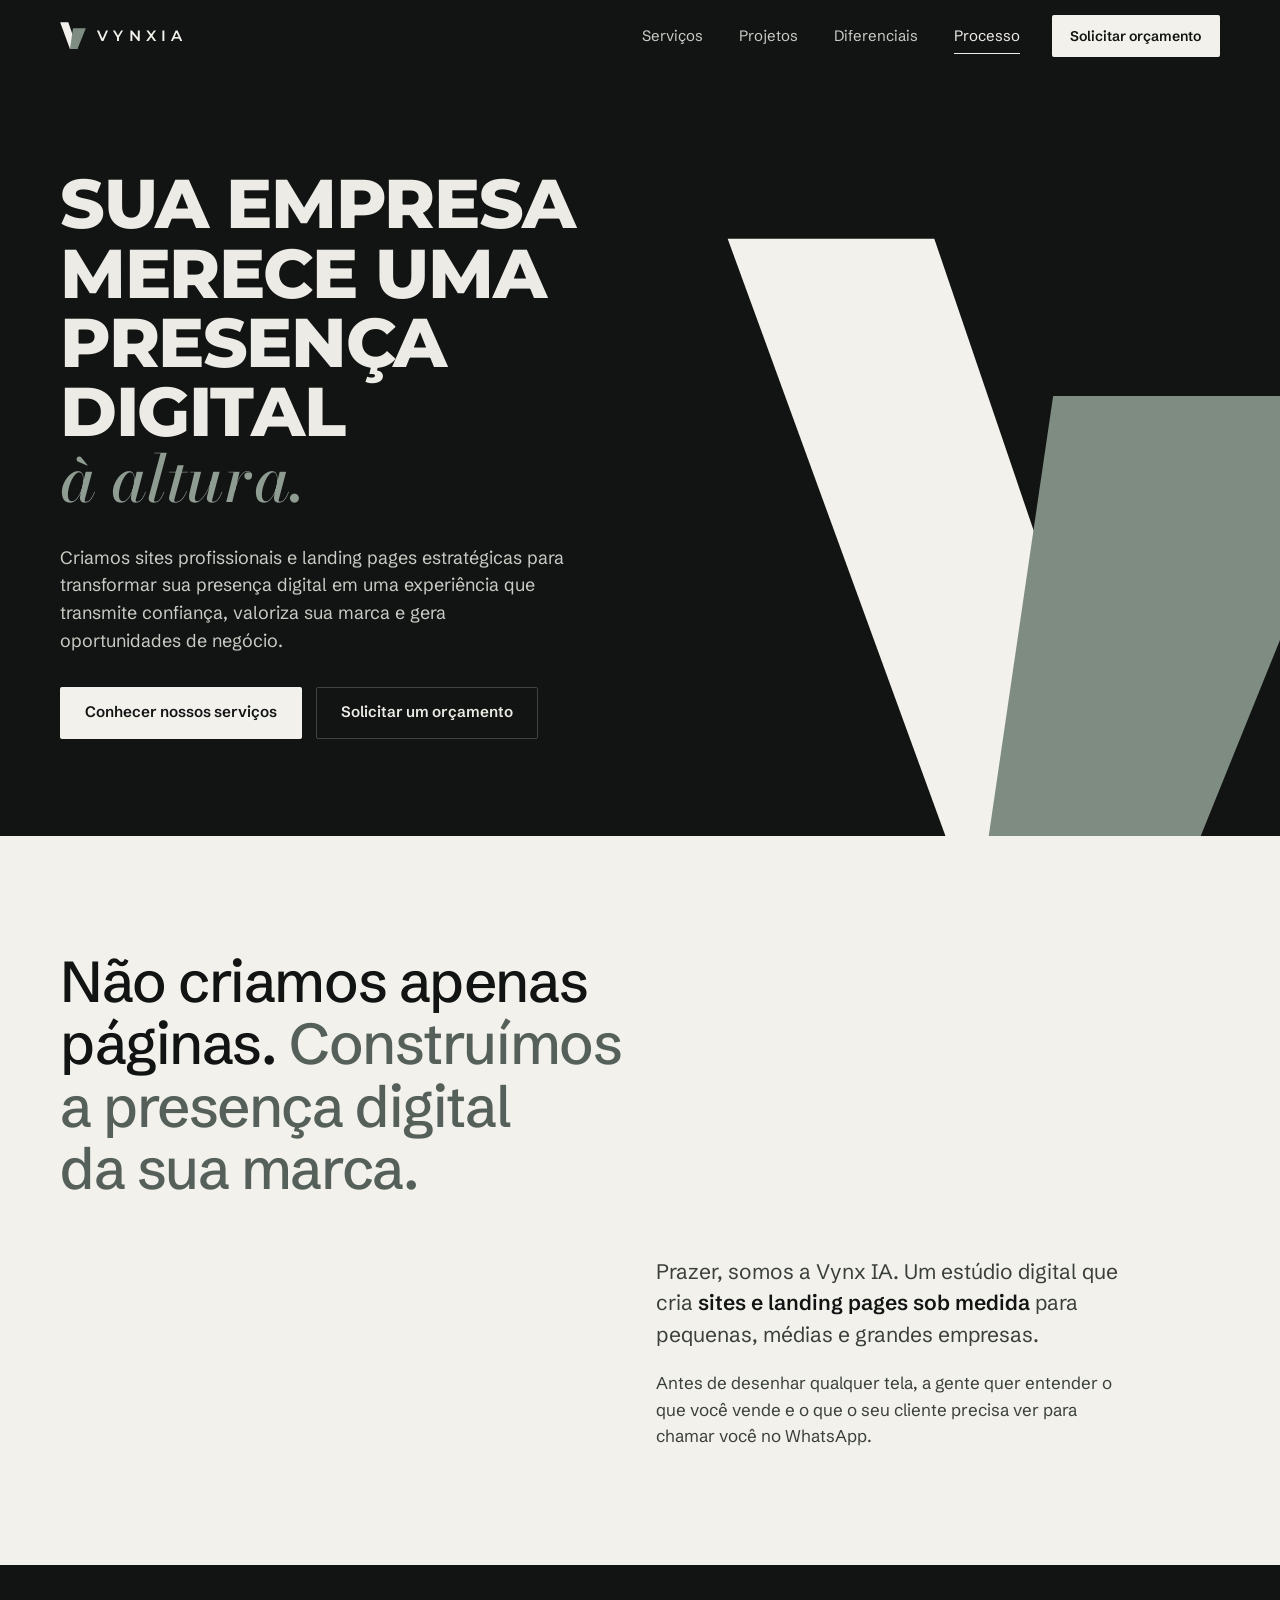
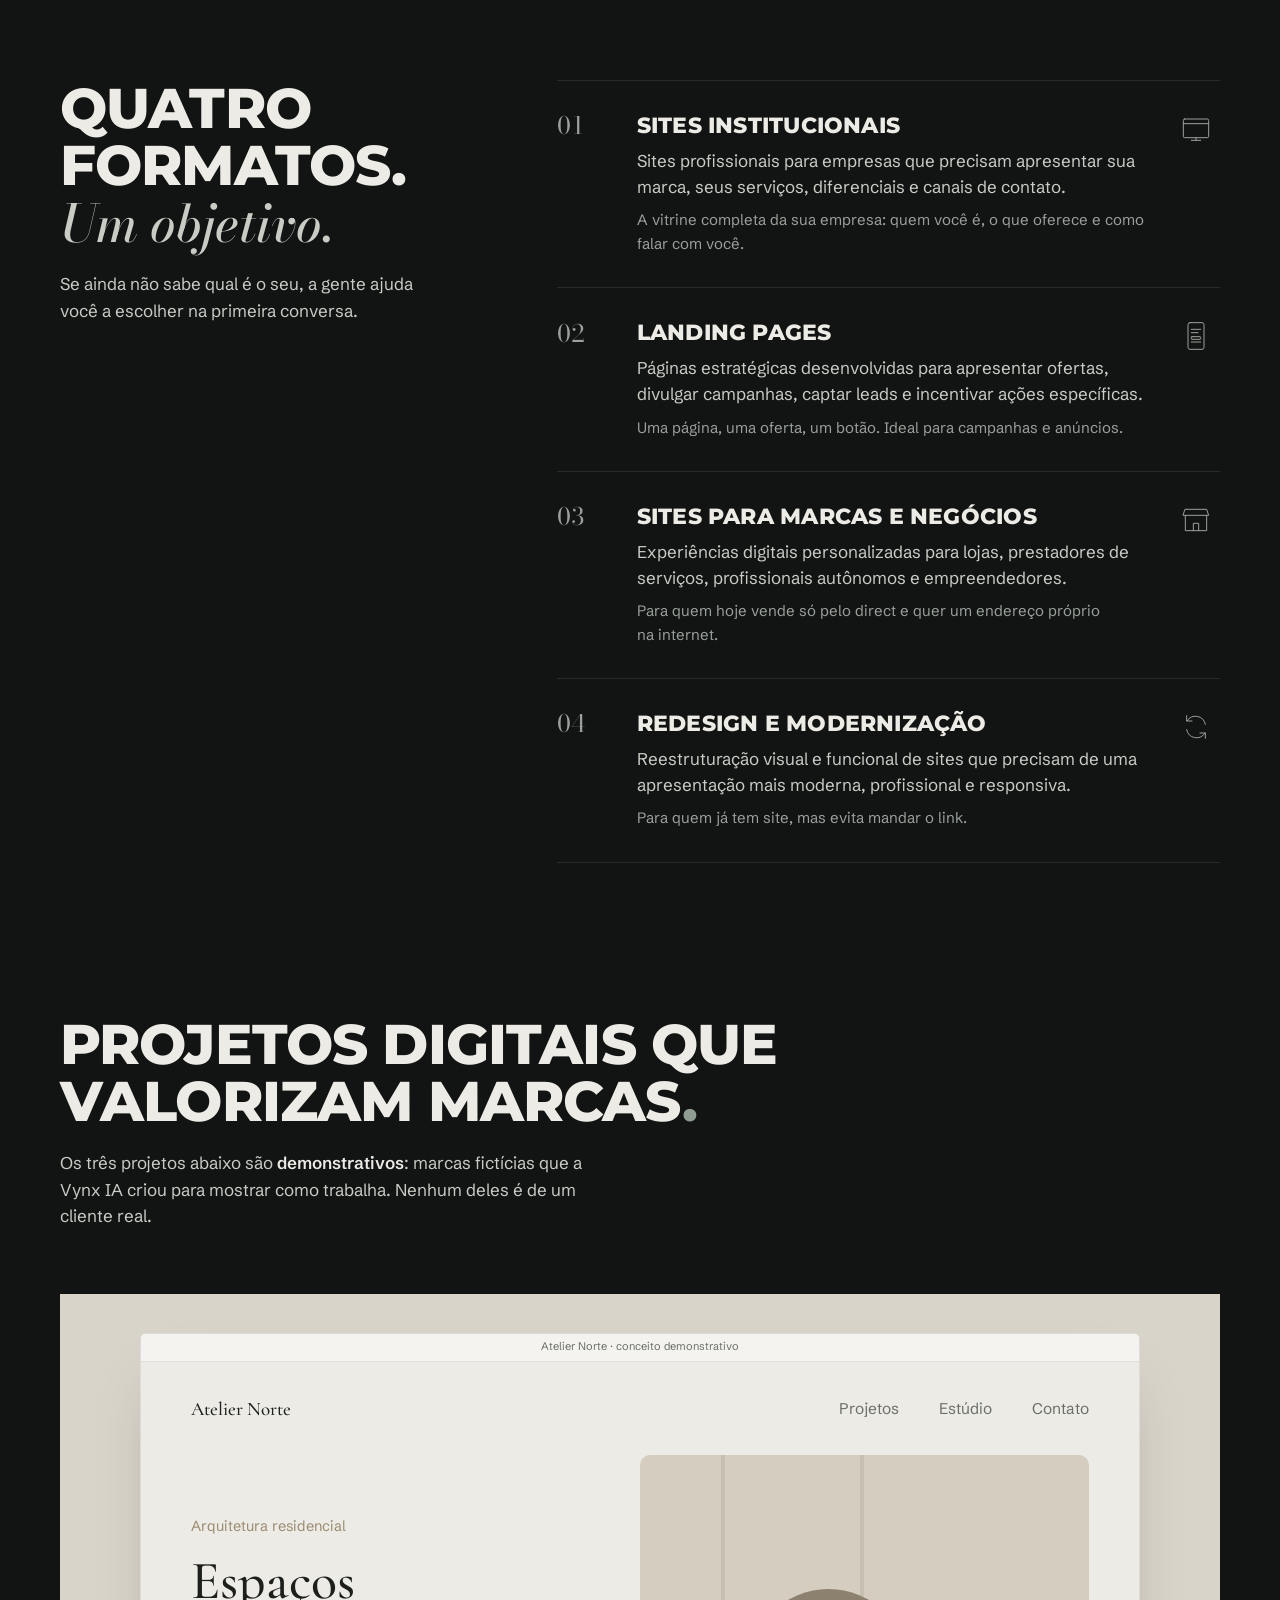
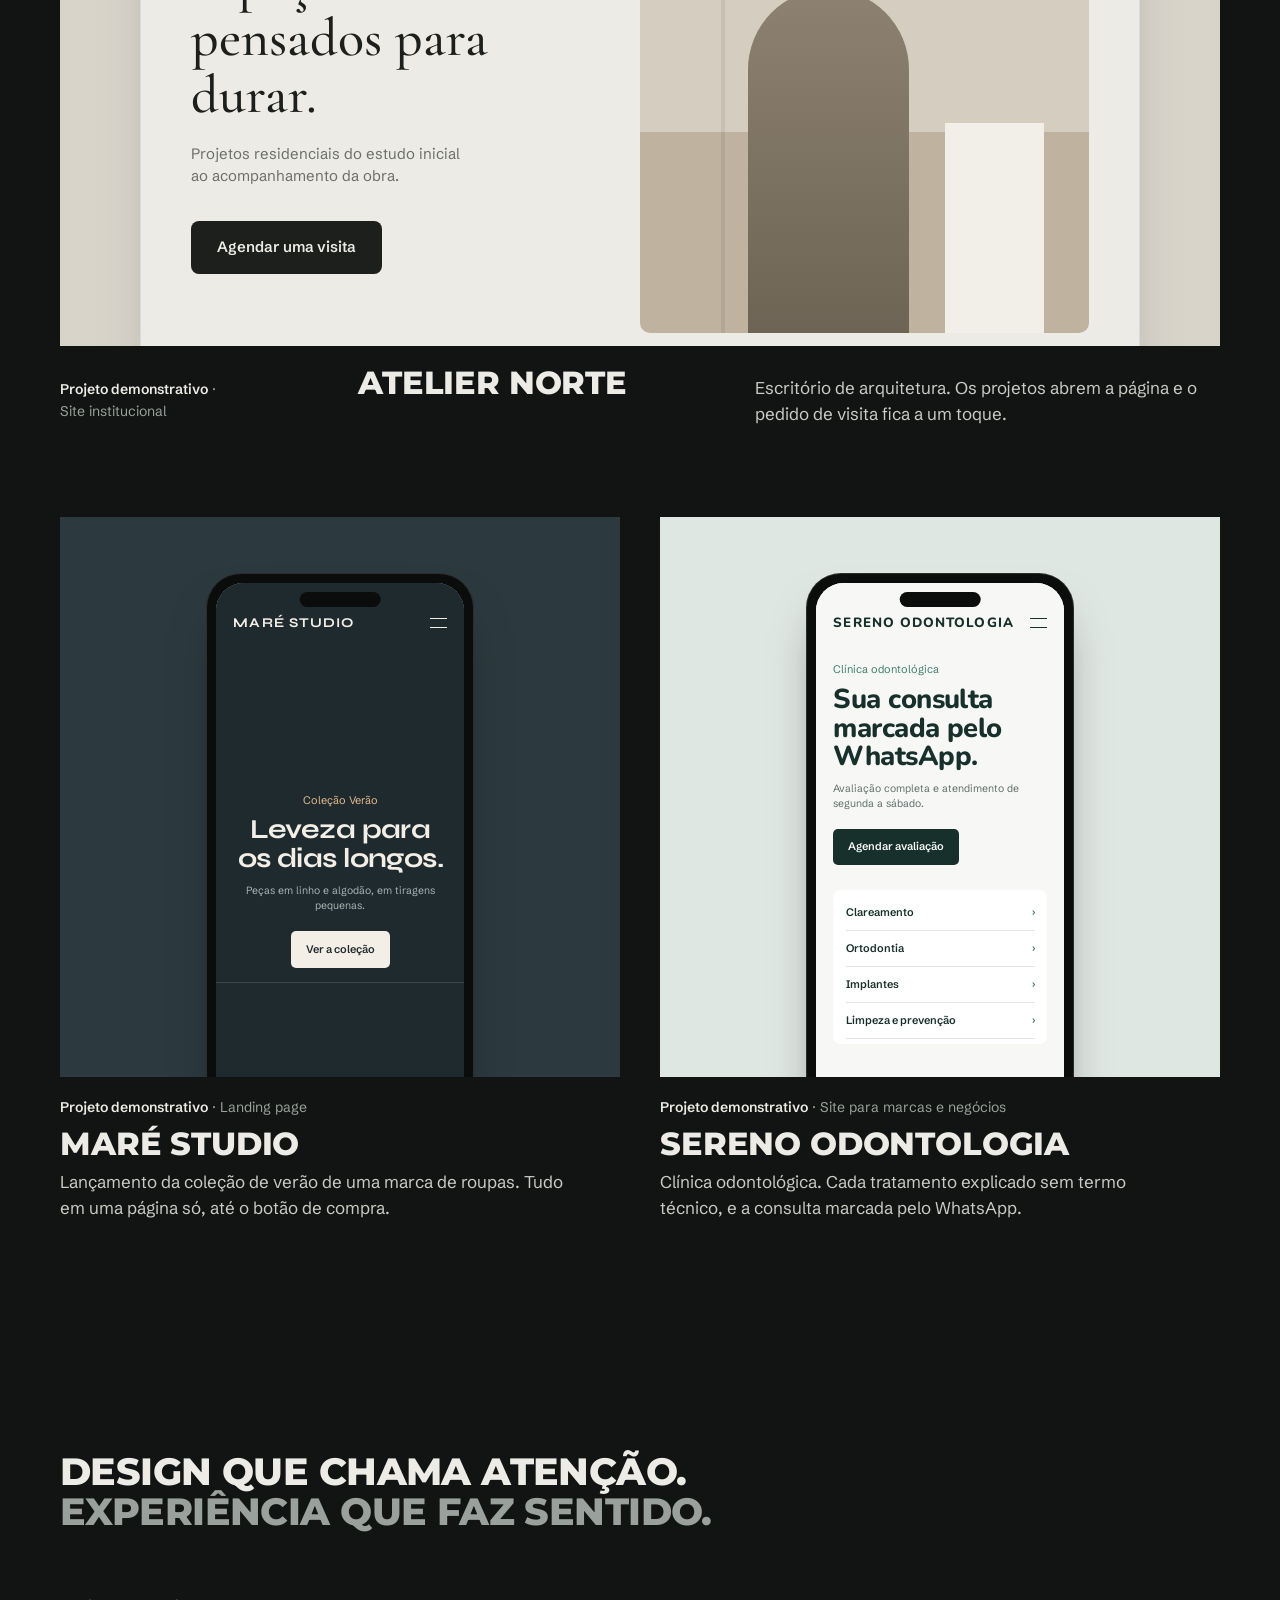
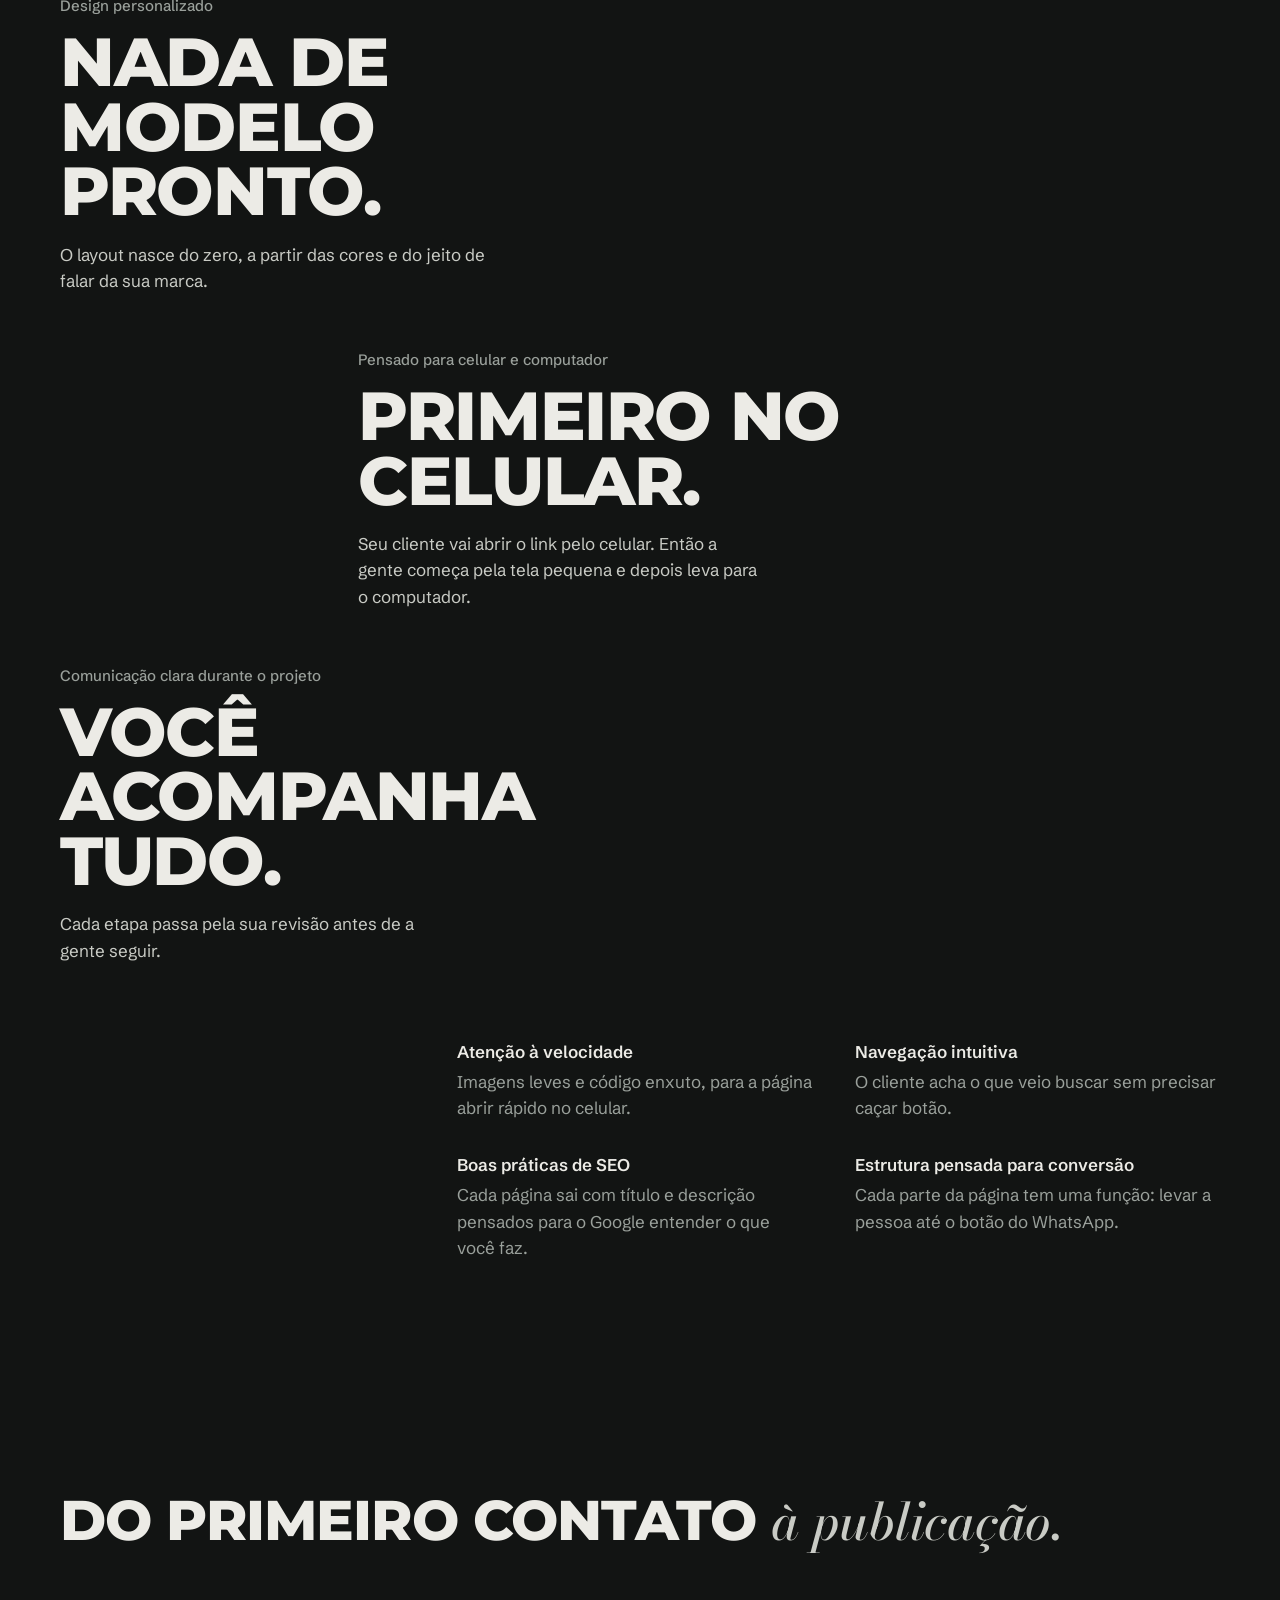
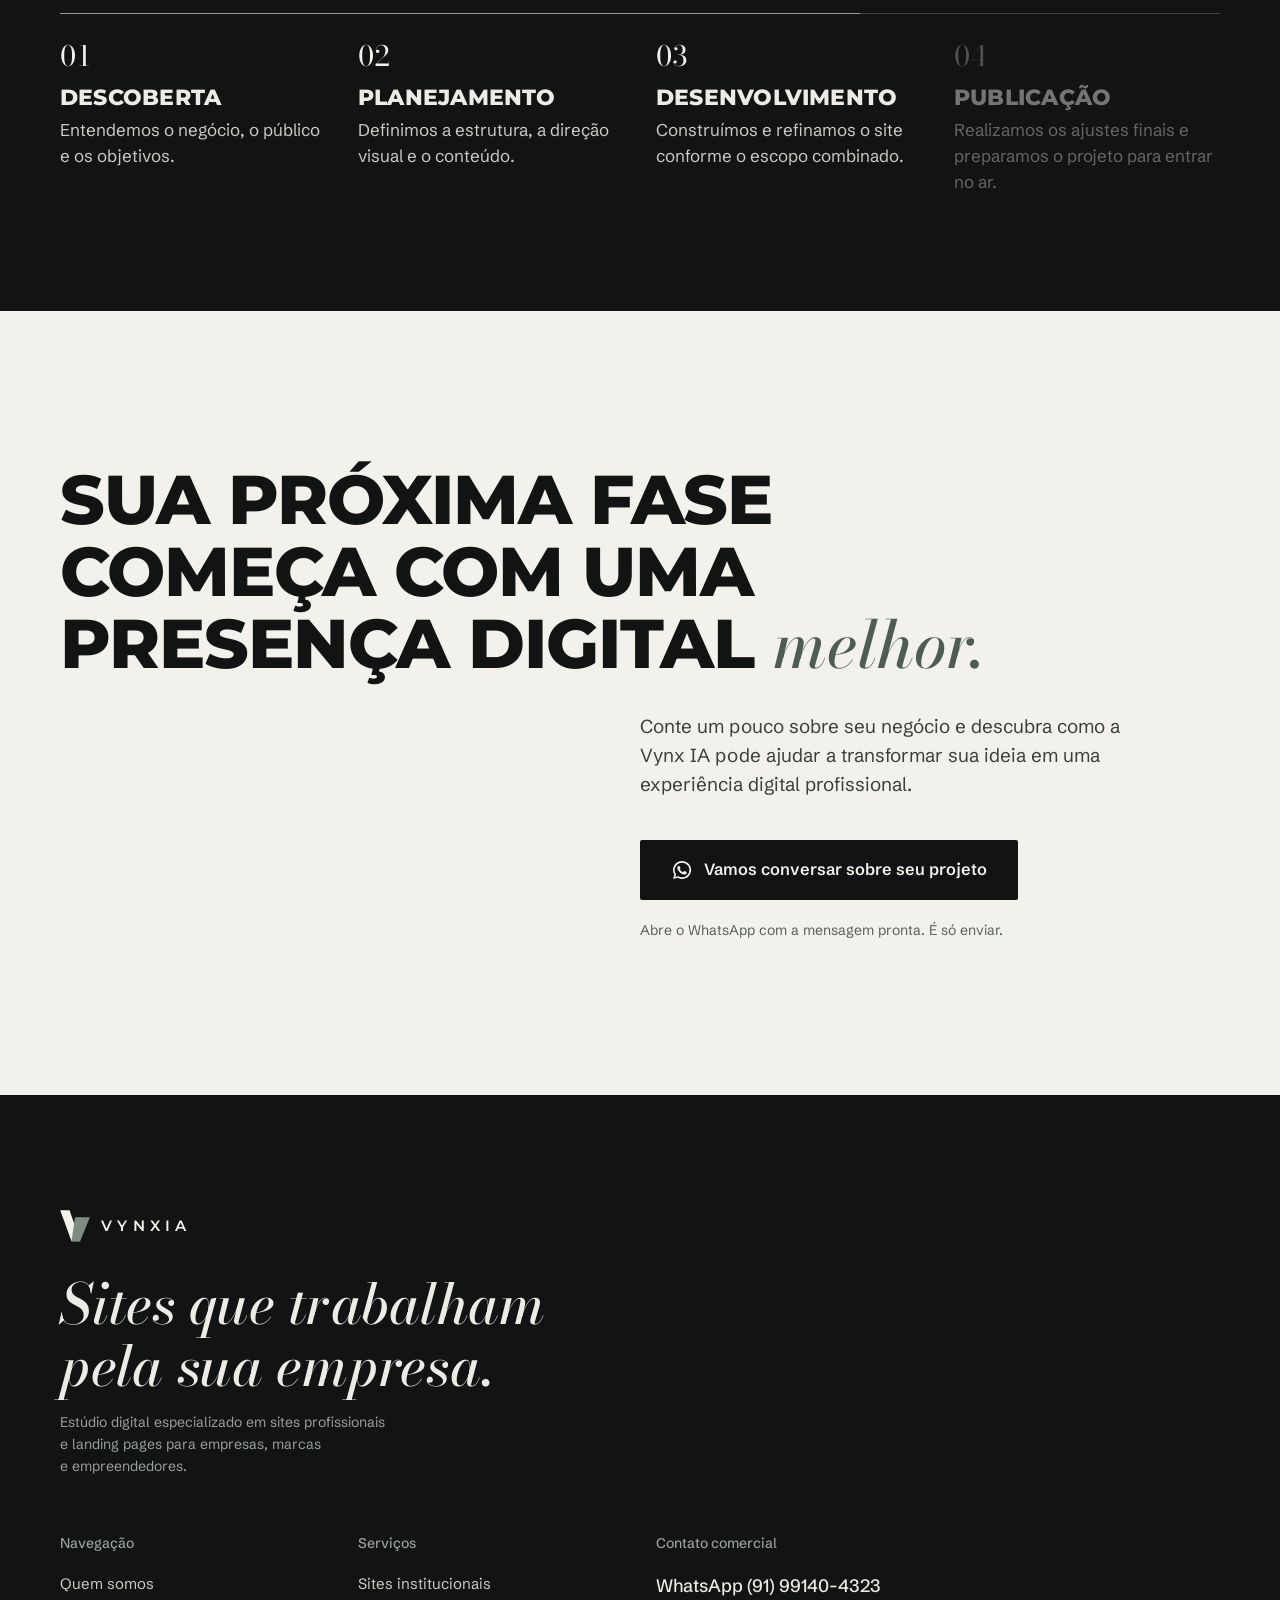
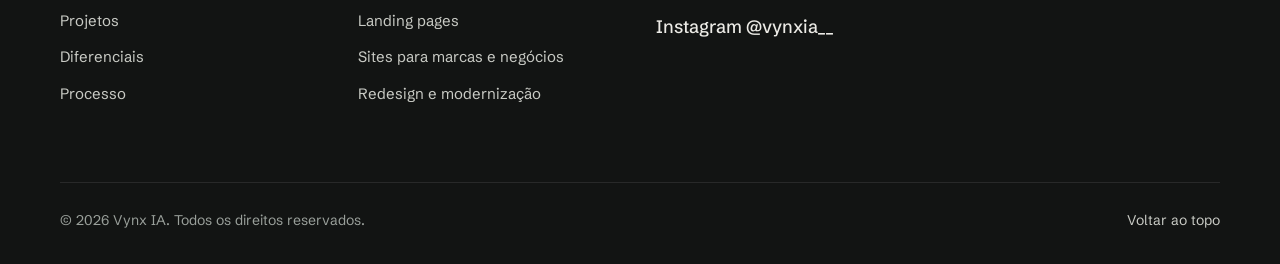
==== commit 4291ff37: "Rework Vynx IA site to remove the template look Graphite base with two paper sections, the brand V a" ====
--- a/vynx-ia-site/index.html
+++ b/vynx-ia-site/index.html
@@ -3,8 +3,8 @@
 <head>
   <meta charset="utf-8">
   <meta name="viewport" content="width=device-width, initial-scale=1, viewport-fit=cover">
-  <title>Vynx IA | Sites profissionais e landing pages para empresas</title>
-  <meta name="description" content="A Vynx IA cria sites institucionais, landing pages e redesigns sob medida para empresas, marcas e empreendedores que querem transmitir credibilidade e conquistar mais clientes.">
+  <title>Vynx IA | Criação de sites e landing pages sob medida</title>
+  <meta name="description" content="A Vynx IA cria sites e landing pages sob medida, pensados para o celular e com o WhatsApp a um toque. Peça seu orçamento.">
   <meta name="theme-color" content="#121413">
   <meta name="color-scheme" content="dark">
   <meta name="robots" content="index, follow">
@@ -14,8 +14,9 @@
   <meta property="og:locale" content="pt_BR">
   <meta property="og:site_name" content="Vynx IA">
   <meta property="og:title" content="Vynx IA | Sites que trabalham pela sua empresa">
-  <meta property="og:description" content="Sites profissionais e landing pages estratégicas para empresas que querem uma presença digital à altura.">
+  <meta property="og:description" content="Sites e landing pages sob medida, pensados para o celular e prontos para receber contatos pelo WhatsApp.">
   <meta property="og:image" content="assets/img/og-image.png">
+  <meta property="og:image:alt" content="Símbolo da Vynx IA com o slogan Sites que trabalham pela sua empresa.">
   <meta name="twitter:card" content="summary_large_image">
 
   <link rel="icon" href="assets/img/favicon.svg" type="image/svg+xml">
@@ -23,11 +24,13 @@
 
   <link rel="preconnect" href="https://fonts.googleapis.com">
   <link rel="preconnect" href="https://fonts.gstatic.com" crossorigin>
-  <link rel="stylesheet" href="https://fonts.googleapis.com/css2?family=Bodoni+Moda:ital,opsz,wght@1,6..96,400;1,6..96,500&family=Inter:wght@400;500;600&family=Montserrat:wght@600;700;800&display=swap">
+  <link rel="stylesheet" href="https://fonts.googleapis.com/css2?family=Bodoni+Moda:ital,opsz,wght@0,6..96,400;1,6..96,500&family=Montserrat:wght@600;800&family=Schibsted+Grotesk:wght@400..600&display=swap">
+  <!-- Fontes das marcas fictícias do portfólio (apenas os caracteres usados nos mockups) -->
+  <link rel="stylesheet" href="https://fonts.googleapis.com/css2?family=Cormorant+Garamond:wght@500&family=Nunito:wght@800&family=Syne:wght@700&display=swap&text=ABCDEFGHIJKLMNOPQRSTUVWXYZabcdefghijklmnopqrstuvwxyz%C3%81%C3%82%C3%83%C3%87%C3%89%C3%8A%C3%8D%C3%93%C3%94%C3%95%C3%9A%C3%A1%C3%A2%C3%A3%C3%A7%C3%A9%C3%AA%C3%AD%C3%B3%C3%B4%C3%B5%C3%BA.%2C%20">
   <link rel="stylesheet" href="assets/css/styles.css">
 
   <script>
-    // Ativa as animações de entrada apenas quando o JavaScript está disponível
+    // Ativa as animações apenas quando o JavaScript está disponível
     // e o visitante não pediu movimento reduzido. Sem isso, todo o conteúdo fica visível.
     (function () {
       var d = document.documentElement;
@@ -56,7 +59,7 @@
   <!-- ============ Cabeçalho ============ -->
   <header class="site-header" data-header>
     <div class="container header-inner">
-      <a class="brand" href="#inicio" aria-label="Vynx IA — voltar ao início">
+      <a class="brand" href="#inicio" aria-label="Vynx IA, página inicial">
         <svg class="brand-mark" viewBox="0 0 360 378" aria-hidden="true"><path fill="currentColor" d="M2 2h113l127 373H138z"/><path class="brand-mark-b" d="M180 88h178L242 375H138z"/></svg>
         <span class="brand-word">VYNXIA</span>
       </a>
@@ -81,14 +84,14 @@
 
   <!-- ============ Menu mobile ============ -->
   <div class="mobile-menu" id="menu-mobile" role="dialog" aria-modal="true" aria-label="Menu" hidden data-menu>
-    <nav aria-label="Navegação do menu">
-      <ol class="mobile-menu-list">
-        <li><a href="#servicos"><span class="mm-num">01</span>Serviços</a></li>
-        <li><a href="#projetos"><span class="mm-num">02</span>Projetos</a></li>
-        <li><a href="#diferenciais"><span class="mm-num">03</span>Diferenciais</a></li>
-        <li><a href="#processo"><span class="mm-num">04</span>Processo</a></li>
-        <li><a href="#contato"><span class="mm-num">05</span>Contato</a></li>
-      </ol>
+    <nav aria-label="Menu principal">
+      <ul class="mobile-menu-list">
+        <li><a href="#servicos">Serviços</a></li>
+        <li><a href="#projetos">Projetos</a></li>
+        <li><a href="#diferenciais">Diferenciais</a></li>
+        <li><a href="#processo">Processo</a></li>
+        <li><a href="#contato">Contato</a></li>
+      </ul>
     </nav>
     <div class="mobile-menu-foot">
       <a class="btn btn--light btn--block" href="#contato" data-contact="orcamento">Solicitar um orçamento</a>
@@ -100,142 +103,79 @@
 
     <!-- ============ 01 · Hero ============ -->
     <section class="hero" id="inicio" aria-labelledby="hero-title">
-      <div class="hero-bg" aria-hidden="true"></div>
-      <div class="container hero-grid">
+      <div class="container hero-inner">
         <div class="hero-copy">
-          <p class="hero-kicker" data-hero-item>Sites e landing pages sob medida</p>
           <h1 class="hero-title" id="hero-title">
-            <span class="line"><span class="line-inner">Sua empresa</span></span>
-            <span class="line"><span class="line-inner">merece uma</span></span>
-            <span class="line"><span class="line-inner">presença digital</span></span>
-            <span class="line"><span class="line-inner serif">à altura.</span></span>
+            <span class="line">Sua empresa</span>
+            <span class="line">merece uma</span>
+            <span class="line">presença</span>
+            <span class="line">digital</span>
+            <span class="line serif">à altura.</span>
           </h1>
-          <p class="hero-sub" data-hero-item>Criamos sites profissionais e landing pages estratégicas para transformar sua presença digital em uma experiência que transmite confiança, valoriza sua marca e gera oportunidades de negócio.</p>
-          <div class="hero-actions" data-hero-item>
+          <p class="hero-sub">Criamos sites profissionais e landing pages estratégicas para transformar sua presença digital em uma experiência que transmite confiança, valoriza sua marca e gera oportunidades de negócio.</p>
+          <div class="hero-actions">
             <a class="btn btn--light" href="#servicos">Conhecer nossos serviços</a>
             <a class="btn btn--ghost" href="#contato" data-contact="orcamento">Solicitar um orçamento</a>
           </div>
         </div>
-
-        <!-- Elemento gráfico: as camadas de construção de um site (estrutura → layout → experiência) -->
-        <div class="hero-visual" aria-hidden="true" data-hero-visual>
-          <div class="stack" data-stack>
-            <div class="plane plane--grid" data-plane>
-              <span class="plane-label">Estrutura</span>
-            </div>
-            <div class="plane plane--wire" data-plane>
-              <span class="wf wf-nav"></span>
-              <span class="wf wf-h1"></span>
-              <span class="wf wf-h2"></span>
-              <span class="wf wf-p"></span>
-              <span class="wf wf-btn"></span>
-              <span class="wf wf-img"></span>
-              <span class="plane-label">Layout</span>
-            </div>
-            <div class="plane plane--ui" data-plane>
-              <div class="ui-top">
-                <svg viewBox="0 0 360 378"><path fill="#f2f1ec" d="M2 2h113l127 373H138z"/><path fill="#7f8c82" d="M180 88h178L242 375H138z"/></svg>
-                <i></i><i></i><i></i>
-              </div>
-              <div class="ui-body">
-                <b>Sua marca,</b>
-                <b class="serif">bem apresentada.</b>
-                <span class="ui-p"></span>
-                <span class="ui-p short"></span>
-                <span class="ui-btn">Fale conosco</span>
-              </div>
-              <div class="ui-tile"><svg viewBox="0 0 360 378"><path fill="#f2f1ec" d="M2 2h113l127 373H138z"/><path fill="#7f8c82" d="M180 88h178L242 375H138z"/></svg></div>
-              <span class="plane-label">Experiência</span>
-            </div>
-          </div>
-        </div>
-      </div>
-
-      <a class="scroll-cue" href="#posicionamento"><span class="visually-hidden">Ir para a próxima seção</span><span aria-hidden="true"></span></a>
-    </section>
-
-    <!-- ============ 02 · Posicionamento ============ -->
-    <section class="section positioning" id="posicionamento" aria-labelledby="pos-title">
-      <div class="container">
-        <p class="section-tag" data-reveal>Quem somos</p>
-        <div class="pos-grid">
-          <h2 class="display pos-title" id="pos-title" data-reveal>
-            Não criamos apenas páginas. <span class="serif">Construímos a presença digital da sua marca.</span>
-          </h2>
-          <div class="pos-text" data-reveal>
-            <p class="lead">A Vynx IA é um estúdio digital que une design, estratégia e tecnologia para criar sites e landing pages sob medida para empresas, marcas e empreendedores.</p>
-            <p>Cada projeto começa pelo seu negócio, não por um modelo pronto. Entendemos o que você vende, para quem vende e o que o visitante precisa encontrar para confiar na sua empresa e entrar em contato.</p>
-          </div>
-        </div>
-
-        <div class="pos-benefits">
-          <p class="pos-benefits-intro" data-reveal>Um site bem construído trabalha pela sua empresa todos os dias:</p>
-          <ul class="benefit-list">
-            <li data-reveal>
-              <h3>Fortalece a credibilidade</h3>
-              <p>Uma apresentação cuidadosa mostra, antes da primeira conversa, que sua empresa leva o trabalho a sério.</p>
-            </li>
-            <li data-reveal>
-              <h3>Apresenta seus serviços com clareza</h3>
-              <p>O visitante entende rapidamente o que você faz, como funciona e por que escolher você.</p>
-            </li>
-            <li data-reveal>
-              <h3>Facilita o contato</h3>
-              <p>Caminhos diretos para o WhatsApp e outros canais transformam interesse em conversa.</p>
-            </li>
-            <li data-reveal>
-              <h3>Destaca sua marca da concorrência</h3>
-              <p>Identidade própria e boa experiência fazem sua empresa ser lembrada e escolhida.</p>
-            </li>
-          </ul>
+      </div>
+      <svg class="hero-mark" viewBox="0 0 360 378" aria-hidden="true" focusable="false"><path class="hm-a" d="M2 2h113l127 373H138z"/><path class="hm-b" d="M180 88h178L242 375H138z"/></svg>
+    </section>
+
+    <!-- ============ 02 · Posicionamento (papel) ============ -->
+    <section class="section positioning on-paper" id="posicionamento" aria-labelledby="pos-title">
+      <div class="container pos-grid">
+        <h2 class="headline pos-title" id="pos-title">Não criamos apenas páginas. <span class="tone">Construímos a presença digital da sua marca.</span></h2>
+        <div class="pos-text">
+          <p class="lead">Prazer, somos a Vynx&nbsp;IA. Um estúdio digital que cria <strong>sites e landing pages sob medida</strong> para pequenas, médias e grandes empresas.</p>
+          <p>Antes de desenhar qualquer tela, a gente quer entender o que você vende e o que o seu cliente precisa ver para chamar você no WhatsApp.</p>
         </div>
       </div>
     </section>
 
     <!-- ============ 03 · Serviços ============ -->
     <section class="section services" id="servicos" aria-labelledby="serv-title">
-      <div class="container">
+      <div class="container serv-grid">
         <div class="section-head">
-          <p class="section-tag" data-reveal>O que fazemos</p>
-          <h2 class="display" id="serv-title" data-reveal>Uma solução para <span class="serif">cada momento do seu negócio.</span></h2>
-          <p class="section-intro" data-reveal>Quatro formatos de projeto. Se ainda não sabe qual é o seu, a gente ajuda você a escolher na primeira conversa.</p>
+          <h2 class="display" id="serv-title">Quatro formatos. <span class="serif" data-tail>Um objetivo.</span></h2>
+          <p class="section-intro">Se ainda não sabe qual é o seu, a gente ajuda você a escolher na primeira conversa.</p>
         </div>
 
         <ol class="service-list">
-          <li class="service" id="servico-sites-institucionais" data-reveal>
+          <li class="service" id="servico-sites-institucionais">
             <span class="service-num">01</span>
             <svg class="service-icon" viewBox="0 0 48 48" aria-hidden="true"><rect x="5" y="9" width="38" height="28" rx="2"/><path d="M5 16h38M17 41h14M24 37v4"/></svg>
             <div class="service-body">
               <h3>Sites institucionais</h3>
               <p>Sites profissionais para empresas que precisam apresentar sua marca, seus serviços, diferenciais e canais de contato.</p>
-              <p class="service-fit">Indicado para empresas que querem ser encontradas e transmitir confiança.</p>
+              <p class="service-fit">A vitrine completa da sua empresa: quem você é, o que oferece e como falar com você.</p>
             </div>
           </li>
-          <li class="service" id="servico-landing-pages" data-reveal>
+          <li class="service" id="servico-landing-pages">
             <span class="service-num">02</span>
             <svg class="service-icon" viewBox="0 0 48 48" aria-hidden="true"><rect x="12" y="4" width="24" height="40" rx="3"/><path d="M17 14h14M17 19h10M17 33h14"/><rect x="17" y="25" width="14" height="4" rx="1"/></svg>
             <div class="service-body">
               <h3>Landing pages</h3>
               <p>Páginas estratégicas desenvolvidas para apresentar ofertas, divulgar campanhas, captar leads e incentivar ações específicas.</p>
-              <p class="service-fit">Indicado para campanhas, lançamentos e anúncios com um objetivo claro.</p>
+              <p class="service-fit">Uma página, uma oferta, um botão. Ideal para campanhas e anúncios.</p>
             </div>
           </li>
-          <li class="service" id="servico-marcas-negocios" data-reveal>
+          <li class="service" id="servico-marcas-negocios">
             <span class="service-num">03</span>
-            <svg class="service-icon" viewBox="0 0 48 48" aria-hidden="true"><path d="M8 18l3-10h26l3 10M8 18v22h32V18M8 18c0 3 2.5 5 5.3 5s5.4-2 5.4-5c0 3 2.6 5 5.3 5s5.3-2 5.3-5c0 3 2.6 5 5.4 5S40 21 40 18"/><path d="M20 40V30h8v10"/></svg>
+            <svg class="service-icon" viewBox="0 0 48 48" aria-hidden="true"><path d="M8 8h32l3 9H5z"/><path d="M8 17v23h32V17"/><path d="M20 40V29h8v11"/></svg>
             <div class="service-body">
               <h3>Sites para marcas e negócios</h3>
               <p>Experiências digitais personalizadas para lojas, prestadores de serviços, profissionais autônomos e empreendedores.</p>
-              <p class="service-fit">Indicado para quem quer uma vitrine com a cara do próprio negócio.</p>
+              <p class="service-fit">Para quem hoje vende só pelo direct e quer um endereço próprio na internet.</p>
             </div>
           </li>
-          <li class="service" id="servico-redesign" data-reveal>
+          <li class="service" id="servico-redesign">
             <span class="service-num">04</span>
             <svg class="service-icon" viewBox="0 0 48 48" aria-hidden="true"><path d="M38 20a15 15 0 0 0-27.5-5M10 28a15 15 0 0 0 27.5 5"/><path d="M10 7v8h8M38 41v-8h-8"/></svg>
             <div class="service-body">
               <h3>Redesign e modernização</h3>
               <p>Reestruturação visual e funcional de sites que precisam de uma apresentação mais moderna, profissional e responsiva.</p>
-              <p class="service-fit">Indicado para quem já tem um site, mas ele não representa mais a empresa.</p>
+              <p class="service-fit">Para quem já tem site, mas evita mandar o link.</p>
             </div>
           </li>
         </ol>
@@ -245,12 +185,9 @@
     <!-- ============ 04 · Projetos ============ -->
     <section class="section projects" id="projetos" aria-labelledby="proj-title">
       <div class="container">
-        <div class="section-head section-head--split">
-          <div>
-            <p class="section-tag" data-reveal>Portfólio</p>
-            <h2 class="display" id="proj-title" data-reveal>Projetos digitais <span class="serif">que valorizam marcas.</span></h2>
-          </div>
-          <p class="section-intro" data-reveal>Os projetos abaixo são <strong>demonstrativos</strong>: conceitos criados pela Vynx IA para mostrar nosso padrão de design e desenvolvimento. Nenhum deles representa um cliente real.</p>
+        <div class="section-head proj-head">
+          <h2 class="display" id="proj-title">Projetos digitais que valorizam marcas<span class="dot">.</span></h2>
+          <p class="section-intro">Os três projetos abaixo são <strong>demonstrativos</strong>: marcas fictícias que a Vynx&nbsp;IA criou para mostrar como trabalha. Nenhum deles é de um cliente real.</p>
         </div>
 
         <div class="project-list" data-projects>
@@ -263,123 +200,90 @@
     <section class="section features" id="diferenciais" aria-labelledby="dif-title">
       <div class="container">
         <div class="section-head">
-          <p class="section-tag" data-reveal>Nosso jeito</p>
-          <h2 class="display" id="dif-title" data-reveal>Design que chama atenção. <span class="serif">Experiência que faz sentido.</span></h2>
-        </div>
-
-        <div class="bento">
-          <article class="tile tile--wide" data-reveal>
-            <div class="tile-visual viz-custom" aria-hidden="true">
-              <span class="sw" style="--c:#f2f1ec"></span><span class="sw" style="--c:#7f8c82"></span><span class="sw" style="--c:#2a2e2b"></span>
-              <span class="viz-aa">Aa</span><span class="viz-aa serif">Aa</span>
-            </div>
+          <h2 class="display" id="dif-title">Design que chama atenção. <span class="tone">Experiência que faz sentido.</span></h2>
+        </div>
+
+        <ul class="dif-main" role="list">
+          <li class="dif-item">
             <h3>Design personalizado</h3>
-            <p>Nada de modelo pronto. Cores, tipografia e composição definidas a partir da identidade da sua marca.</p>
-          </article>
-
-          <article class="tile" data-reveal>
-            <div class="tile-visual viz-devices" aria-hidden="true"><span class="dv dv-desk"></span><span class="dv dv-tab"></span><span class="dv dv-phone"></span></div>
+            <p class="dif-big">Nada de modelo pronto.</p>
+            <p class="dif-text">O layout nasce do zero, a partir das cores e do jeito de falar da sua marca.</p>
+          </li>
+          <li class="dif-item">
             <h3>Pensado para celular e computador</h3>
-            <p>Layout que se adapta a cada tela, com atenção especial à navegação pelo celular.</p>
-          </article>
-
-          <article class="tile" data-reveal>
-            <div class="tile-visual viz-speed" aria-hidden="true"><span class="bar"><i></i></span></div>
-            <h3>Atenção à velocidade</h3>
-            <p>Imagens otimizadas e código enxuto para a página abrir rápido, mesmo em conexões móveis.</p>
-          </article>
-
-          <article class="tile" data-reveal>
-            <div class="tile-visual viz-nav" aria-hidden="true"><span class="nv">Início</span><span class="nv is-on">Serviços</span><span class="nv">Contato</span></div>
-            <h3>Navegação intuitiva</h3>
-            <p>O visitante encontra o que procura sem esforço, em poucos toques.</p>
-          </article>
-
-          <article class="tile" data-reveal>
-            <div class="tile-visual viz-seo" aria-hidden="true">
-              <span class="seo-url">suaempresa.com.br</span>
-              <span class="seo-title">Sua Empresa | O serviço que você oferece</span>
-              <span class="seo-desc"></span>
-            </div>
-            <h3>Boas práticas de SEO</h3>
-            <p>Estrutura, títulos e metadados organizados para ajudar sua empresa a ser encontrada nas buscas.</p>
-          </article>
-
-          <article class="tile" data-reveal>
-            <div class="tile-visual viz-convert" aria-hidden="true"><span class="fn">Visita</span><span class="fn">Interesse</span><span class="fn">Contato</span></div>
-            <h3>Estrutura pensada para conversão</h3>
-            <p>Cada seção conduz o visitante ao próximo passo: entender, confiar e chamar você.</p>
-          </article>
-
-          <article class="tile tile--wide" data-reveal>
-            <div class="tile-visual viz-chat" aria-hidden="true">
-              <span class="msg msg--in">Layout da página inicial pronto para revisão.</span>
-              <span class="msg msg--out">Aprovado! Pode seguir.</span>
-            </div>
+            <p class="dif-big">Primeiro no celular.</p>
+            <p class="dif-text">Seu cliente vai abrir o link pelo celular. Então a gente começa pela tela pequena e depois leva para o computador.</p>
+          </li>
+          <li class="dif-item">
             <h3>Comunicação clara durante o projeto</h3>
-            <p>Você acompanha cada etapa, revisa o que foi feito e sabe exatamente o que vem a seguir.</p>
-          </article>
-        </div>
+            <p class="dif-big">Você acompanha tudo.</p>
+            <p class="dif-text">Cada etapa passa pela sua revisão antes de a gente seguir.</p>
+          </li>
+        </ul>
+
+        <ul class="dif-more" role="list">
+          <li><h3>Atenção à velocidade</h3><p>Imagens leves e código enxuto, para a página abrir rápido no celular.</p></li>
+          <li><h3>Navegação intuitiva</h3><p>O cliente acha o que veio buscar sem precisar caçar botão.</p></li>
+          <li><h3>Boas práticas de SEO</h3><p>Cada página sai com título e descrição pensados para o Google entender o que você faz.</p></li>
+          <li><h3>Estrutura pensada para conversão</h3><p>Cada parte da página tem uma função: levar a pessoa até o botão do WhatsApp.</p></li>
+        </ul>
       </div>
     </section>
 
     <!-- ============ 06 · Processo ============ -->
     <section class="section process" id="processo" aria-labelledby="proc-title">
-      <div class="container process-grid">
+      <div class="container">
         <div class="process-head">
-          <p class="section-tag" data-reveal>Como fazemos</p>
-          <h2 class="display" id="proc-title" data-reveal>Do primeiro contato <span class="serif">à publicação.</span></h2>
-          <p class="section-intro" data-reveal>Um processo em quatro etapas, com entregas visíveis e decisões tomadas em conjunto.</p>
-        </div>
-
-        <ol class="steps" data-steps>
-          <li class="steps-rail" aria-hidden="true"><span data-steps-progress></span></li>
-          <li class="step" data-step>
-            <span class="step-num" aria-hidden="true">01</span>
-            <div>
-              <h3>Descoberta</h3>
-              <p>Entendemos o negócio, o público e os objetivos.</p>
-            </div>
-          </li>
-          <li class="step" data-step>
-            <span class="step-num" aria-hidden="true">02</span>
-            <div>
-              <h3>Planejamento</h3>
-              <p>Definimos a estrutura, a direção visual e o conteúdo.</p>
-            </div>
-          </li>
-          <li class="step" data-step>
-            <span class="step-num" aria-hidden="true">03</span>
-            <div>
-              <h3>Desenvolvimento</h3>
-              <p>Construímos e refinamos o site conforme o escopo combinado.</p>
-            </div>
-          </li>
-          <li class="step" data-step>
-            <span class="step-num" aria-hidden="true">04</span>
-            <div>
-              <h3>Publicação</h3>
-              <p>Realizamos os ajustes finais e preparamos o projeto para entrar no ar.</p>
-            </div>
-          </li>
-        </ol>
-      </div>
-    </section>
-
-    <!-- ============ 07 · Chamada comercial ============ -->
-    <section class="cta" id="contato" aria-labelledby="cta-title">
-      <div class="cta-mark" aria-hidden="true">
-        <svg viewBox="0 0 360 378"><path d="M2 2h113l127 373H138z"/><path d="M180 88h178L242 375H138z"/></svg>
-      </div>
-      <div class="container cta-inner">
-        <h2 class="display cta-title" id="cta-title" data-reveal>Sua próxima fase começa com <span class="serif">uma presença digital melhor.</span></h2>
-        <p class="cta-text" data-reveal>Conte um pouco sobre seu negócio e descubra como a Vynx IA pode ajudar a transformar sua ideia em uma experiência digital profissional.</p>
-        <div class="cta-actions" data-reveal>
-          <a class="btn btn--light btn--large" href="https://ig.me/m/vynxia__" target="_blank" rel="noopener" data-contact="projeto">
+          <h2 class="display" id="proc-title">Do primeiro contato <span class="serif" data-tail>à publicação.</span></h2>
+        </div>
+
+        <div class="steps-wrap">
+          <div class="steps-rail" aria-hidden="true"><span data-steps-progress></span></div>
+          <ol class="steps" data-steps>
+            <li class="step" data-step>
+              <span class="step-num" aria-hidden="true">01</span>
+              <div>
+                <h3>Descoberta</h3>
+                <p>Entendemos o negócio, o público e os objetivos.</p>
+              </div>
+            </li>
+            <li class="step" data-step>
+              <span class="step-num" aria-hidden="true">02</span>
+              <div>
+                <h3>Planejamento</h3>
+                <p>Definimos a estrutura, a direção visual e o conteúdo.</p>
+              </div>
+            </li>
+            <li class="step" data-step>
+              <span class="step-num" aria-hidden="true">03</span>
+              <div>
+                <h3>Desenvolvimento</h3>
+                <p>Construímos e refinamos o site conforme o escopo combinado.</p>
+              </div>
+            </li>
+            <li class="step" data-step>
+              <span class="step-num" aria-hidden="true">04</span>
+              <div>
+                <h3>Publicação</h3>
+                <p>Realizamos os ajustes finais e preparamos o projeto para entrar no ar.</p>
+              </div>
+            </li>
+          </ol>
+        </div>
+      </div>
+    </section>
+
+    <!-- ============ 07 · Chamada comercial (papel) ============ -->
+    <section class="cta on-paper" id="contato" aria-labelledby="cta-title">
+      <div class="container">
+        <h2 class="display cta-title" id="cta-title">Sua próxima fase começa com uma presença digital <span class="serif" data-tail>melhor.</span></h2>
+        <p class="cta-text">Conte um pouco sobre seu negócio e descubra como a Vynx&nbsp;IA pode ajudar a transformar sua ideia em uma experiência digital profissional.</p>
+        <div class="cta-actions">
+          <a class="btn btn--dark btn--large" href="https://ig.me/m/vynxia__" target="_blank" rel="noopener" data-contact="projeto">
             <svg class="btn-icon" viewBox="0 0 24 24" aria-hidden="true"><path d="M12 2.2a9.8 9.8 0 0 0-8.4 14.8L2.3 21.7l4.8-1.3A9.8 9.8 0 1 0 12 2.2zm0 17.8a8 8 0 0 1-4.1-1.1l-.3-.2-2.9.8.8-2.8-.2-.3A8 8 0 1 1 12 20zm4.4-6c-.2-.1-1.4-.7-1.7-.8-.2-.1-.4-.1-.5.1l-.8 1c-.1.2-.3.2-.5.1a6.6 6.6 0 0 1-3.3-2.9c-.2-.4.2-.4.7-1.3.1-.2 0-.3 0-.4l-.8-1.8c-.2-.5-.4-.4-.5-.4h-.5a.9.9 0 0 0-.7.3 2.8 2.8 0 0 0-.9 2.1 4.9 4.9 0 0 0 1 2.6 11.2 11.2 0 0 0 4.3 3.8c1.6.7 2.2.7 3 .6a2.6 2.6 0 0 0 1.7-1.2 2.1 2.1 0 0 0 .2-1.2c-.1-.1-.2-.2-.5-.3z" fill="currentColor"/></svg>
             <span>Vamos conversar sobre seu projeto</span>
           </a>
-          <p class="cta-note" data-contact-note>A conversa abre no WhatsApp com uma mensagem inicial já preenchida.</p>
+          <p class="cta-note" data-contact-note>Abre o WhatsApp com a mensagem pronta. É só enviar.</p>
         </div>
       </div>
     </section>
@@ -389,7 +293,7 @@
   <footer class="site-footer">
     <div class="container footer-grid">
       <div class="footer-brand">
-        <a class="brand brand--footer" href="#inicio" aria-label="Vynx IA — voltar ao início">
+        <a class="brand brand--footer" href="#inicio" aria-label="Vynx IA, página inicial">
           <svg class="brand-mark" viewBox="0 0 360 378" aria-hidden="true"><path fill="currentColor" d="M2 2h113l127 373H138z"/><path class="brand-mark-b" d="M180 88h178L242 375H138z"/></svg>
           <span class="brand-word">VYNXIA</span>
         </a>
@@ -417,17 +321,17 @@
         </ul>
       </nav>
 
-      <div class="footer-col">
+      <div class="footer-col footer-contact">
         <h2 class="footer-title">Contato comercial</h2>
         <ul>
-          <li data-whatsapp-only hidden><a href="#contato" data-contact="projeto" target="_blank" rel="noopener">WhatsApp</a></li>
+          <li data-whatsapp-only hidden><a href="#contato" data-contact="projeto" target="_blank" rel="noopener">WhatsApp <span data-whatsapp-label></span></a></li>
           <li><a href="https://www.instagram.com/vynxia__/" target="_blank" rel="noopener">Instagram @vynxia__</a></li>
         </ul>
       </div>
     </div>
 
     <div class="container footer-bottom">
-      <p>© <span data-year>2026</span> Vynx IA. Todos os direitos reservados.</p>
+      <p>© <span data-year>2026</span> Vynx&nbsp;IA. Todos os direitos reservados.</p>
       <a href="#inicio" class="to-top">Voltar ao topo</a>
     </div>
   </footer>
--- a/vynx-ia-site/assets/css/styles.css
+++ b/vynx-ia-site/assets/css/styles.css
@@ -1,14 +1,23 @@
 /* ==========================================================================
    Vynx IA — site oficial
-   Identidade: grafite, papel e sálvia (as duas cores do símbolo "V").
-   Tipografia: Montserrat (voz firme) + Bodoni Moda itálica (voz elegante) + Inter (leitura).
+   Base grafite com dois cortes em papel (Posicionamento e Chamada comercial),
+   como os quadros claros do vídeo da marca. Sálvia é o único acento.
+   Tipografia: Montserrat (voz firme) + Bodoni Moda (só finais de até 3 palavras
+   e números) + Schibsted Grotesk (leitura).
+
+   Regras de espaçamento entre letras:
+   - texto corrido e botões: 0
+   - caixa alta até 1.5rem: +.01em · títulos em caixa alta: -.015em · herói: -.02em
+   - títulos em caixa baixa: -.025em · Bodoni: -.005em
+   - nada acima de .05em, exceto a palavra VYNXIA (.34em)
+
+   Regras de movimento:
+   - hover e toque .12–.2s · mudança de estado .3s · entradas até .6s
+   - nada em loop, nada preso ao cursor ou à posição da rolagem
    ========================================================================== */
 
 :root {
   --bg: #121413;
-  --bg-2: #171a18;
-  --surface: #1c201e;
-  --surface-2: #232825;
   --line: rgba(236, 235, 230, 0.1);
   --line-strong: rgba(236, 235, 230, 0.22);
   --text: #ecebe6;
@@ -16,19 +25,40 @@
   --muted: #9aa09b;
   --paper: #f2f1ec;
   --sage: #8f9c92;
-  --sage-deep: #6f7a72;
+  --sage-deep: #7f8c82;
+  --sage-ink: #4f5c53; /* sálvia legível sobre papel (6.2:1) */
 
   --f-display: "Montserrat", "Helvetica Neue", Arial, sans-serif;
   --f-serif: "Bodoni Moda", "Didot", "Times New Roman", serif;
-  --f-body: "Inter", system-ui, -apple-system, "Segoe UI", Roboto, sans-serif;
+  --f-body: "Schibsted Grotesk", system-ui, -apple-system, "Segoe UI", Roboto, sans-serif;
+
+  --fs-small: 0.875rem;
+  --fs-body: 1.0625rem;
+  --fs-lead: clamp(1.125rem, 1rem + 0.5vw, 1.3125rem);
+  --fs-h3: clamp(1.125rem, 0.98rem + 0.6vw, 1.375rem);
+  --fs-h2: clamp(2rem, 1.2rem + 3.4vw, 3.5rem);
+  --fs-h2-text: clamp(2rem, 1.1rem + 3.4vw, 3.6rem);
+  --fs-h2-small: clamp(1.5rem, 1rem + 2vw, 2.4rem);
+  --fs-statement: clamp(2.25rem, 1rem + 4.4vw, 4.25rem);
+  --fs-cta: clamp(2.4rem, 0.8rem + 4.4vw, 4.5rem);
+
+  --space-s: clamp(3.5rem, 6vw, 5rem);
+  --space-m: clamp(4rem, 9vw, 8rem);
+  --space-l: clamp(5rem, 12vw, 11rem);
 
   --container: 1240px;
   --gutter: clamp(1rem, 4vw, 2.5rem);
-  --section-y: clamp(5rem, 11vw, 9.5rem);
   --header-h: 72px;
-  --radius: 6px;
-  --radius-lg: 14px;
-  --ease: cubic-bezier(0.22, 1, 0.36, 1);
+  --radius: 2px;
+
+  --ease-out: cubic-bezier(0.2, 0.7, 0.2, 1);
+  --t-press: 0.12s;
+  --t-hover: 0.18s;
+  --t-state: 0.3s;
+  --t-enter: 0.6s;
+}
+@media (min-width: 1600px) {
+  :root { --container: 1320px; }
 }
 
 /* ---------- Base ---------- */
@@ -50,8 +80,8 @@
   background: var(--bg);
   color: var(--text);
   font-family: var(--f-body);
-  font-size: 1rem;
-  line-height: 1.6;
+  font-size: var(--fs-body);
+  line-height: 1.55;
   -webkit-font-smoothing: antialiased;
   -moz-osx-font-smoothing: grayscale;
   overflow-x: hidden;
@@ -62,6 +92,7 @@
 a { color: inherit; text-decoration: none; }
 h1, h2, h3, p, ol, ul { margin: 0; }
 ol, ul { padding: 0; list-style: none; }
+p { text-wrap: pretty; }
 strong { color: var(--text); font-weight: 600; }
 
 ::selection { background: var(--sage); color: var(--bg); }
@@ -69,7 +100,7 @@
 :focus-visible {
   outline: 2px solid var(--sage);
   outline-offset: 3px;
-  border-radius: 3px;
+  border-radius: 2px;
 }
 main:focus { outline: none; }
 
@@ -83,15 +114,15 @@
 
 .skip-link {
   position: fixed;
-  top: 12px; left: 12px;
+  top: calc(12px + env(safe-area-inset-top));
+  left: max(12px, env(safe-area-inset-left));
   z-index: 200;
   padding: 0.7rem 1rem;
   background: var(--paper);
   color: var(--bg);
   font-weight: 600;
   border-radius: var(--radius);
-  transform: translateY(-160%);
-  transition: transform 0.2s var(--ease);
+  transform: translateY(-200%);
 }
 .skip-link:focus { transform: none; }
 
@@ -99,78 +130,68 @@
   width: 100%;
   max-width: var(--container);
   margin-inline: auto;
-  padding-inline: max(var(--gutter), env(safe-area-inset-left));
-}
-
-.serif {
-  font-family: var(--f-serif);
-  font-style: italic;
-  font-weight: 400;
-  text-transform: none;
-  letter-spacing: -0.01em;
-}
-
-/* ---------- Tipografia de seção ---------- */
+  padding-left: max(var(--gutter), env(safe-area-inset-left));
+  padding-right: max(var(--gutter), env(safe-area-inset-right));
+}
+
+.section { padding-block: var(--space-m); }
+
+/* Seções em papel: os componentes herdam as cores pelos tokens */
+.on-paper {
+  background: var(--paper);
+  color: #121413;
+  --text: #121413;
+  --text-soft: #3a3f3b;
+  --muted: #56605a;
+  --line: rgba(18, 20, 19, 0.14);
+  --line-strong: rgba(18, 20, 19, 0.28);
+}
+.on-paper ::selection { background: #121413; color: var(--paper); }
+.on-paper :focus-visible { outline-color: #121413; }
+
+/* ---------- Títulos ----------
+   Cada título tem um tratamento pelo papel que cumpre na página.
+   Bodoni só em finais de até 3 palavras: herói, Serviços, Processo, CTA e o slogan do rodapé. */
 .display {
   font-family: var(--f-display);
   font-weight: 800;
   text-transform: uppercase;
-  font-size: clamp(2rem, 5vw, 4.25rem);
-  line-height: 1;
-  letter-spacing: -0.02em;
+  font-size: var(--fs-h2);
+  line-height: 1.02;
+  letter-spacing: -0.015em;
   text-wrap: balance;
 }
-.display .serif {
-  display: block;
-  margin-top: 0.12em;
-  font-size: 1.04em;
-  line-height: 1.02;
-  color: var(--text-soft);
-}
-
-.section { padding-block: var(--section-y); position: relative; }
-
-.section-tag {
-  display: flex;
-  align-items: center;
-  gap: 0.75rem;
-  margin-bottom: 1.5rem;
-  font-family: var(--f-display);
-  font-size: 0.72rem;
-  font-weight: 600;
-  letter-spacing: 0.26em;
-  text-transform: uppercase;
-  color: var(--sage);
-}
-.section-tag::before {
-  content: "";
-  width: 28px; height: 1px;
-  background: currentColor;
-}
-
-.section-head { max-width: 860px; margin-bottom: clamp(3rem, 6vw, 4.5rem); }
-.section-head--split {
-  max-width: none;
-  display: grid;
-  gap: 1.75rem;
-  align-items: end;
-}
-@media (min-width: 960px) {
-  .section-head--split { grid-template-columns: 1.3fr 1fr; gap: 4rem; }
-}
-.section-intro {
-  margin-top: 1.5rem;
-  max-width: 52ch;
-  color: var(--muted);
-  font-size: 1.05rem;
-}
-.section-head--split .section-intro { margin-top: 0; }
+.serif {
+  font-family: var(--f-serif);
+  font-style: italic;
+  font-weight: 500;
+  font-variation-settings: "opsz" 24;
+  text-transform: none;
+  letter-spacing: -0.005em;
+}
+.display .serif { font-size: 0.92em; color: var(--text-soft); }
+.display .serif[data-tail] { display: inline-block; }
+.tone { color: var(--muted); }
+.display .tone { display: block; }
+.dot { color: var(--sage); }
+
+.headline {
+  font-family: var(--f-body);
+  font-weight: 500;
+  font-size: var(--fs-h2-text);
+  line-height: 1.08;
+  letter-spacing: -0.025em;
+  max-width: 21ch;
+  text-wrap: balance;
+}
+
+.section-head { max-width: 860px; margin-bottom: clamp(2.5rem, 5vw, 4rem); }
+.section-intro { margin-top: 1.25rem; max-width: 48ch; color: var(--text-soft); }
 
 /* ---------- Botões ---------- */
 .btn {
   --btn-bg: transparent;
   --btn-fg: var(--text);
-  position: relative;
   display: inline-flex;
   align-items: center;
   justify-content: center;
@@ -185,32 +206,33 @@
   font-size: 0.95rem;
   font-weight: 600;
   line-height: 1.2;
-  letter-spacing: 0.005em;
-  overflow: hidden;
-  isolation: isolate;
   cursor: pointer;
-  transition: transform 0.35s var(--ease), border-color 0.35s var(--ease), color 0.35s var(--ease);
+  transition:
+    background-color var(--t-hover) ease-out,
+    border-color var(--t-hover) ease-out,
+    color var(--t-hover) ease-out,
+    transform var(--t-press) ease-out;
   -webkit-tap-highlight-color: transparent;
 }
-.btn::after {
-  content: "";
-  position: absolute;
-  inset: 0;
-  z-index: -1;
-  background: var(--btn-hover, var(--sage));
-  transform: translateY(101%);
-  transition: transform 0.45s var(--ease);
-}
-.btn:hover::after { transform: translateY(0); }
-.btn:active { transform: scale(0.98); }
-
-.btn--light { --btn-bg: var(--paper); --btn-fg: #121413; --btn-hover: #dcdfd8; }
-.btn--ghost { border-color: var(--line-strong); --btn-hover: rgba(236, 235, 230, 0.08); }
-.btn--ghost:hover { border-color: rgba(236, 235, 230, 0.4); }
-.btn--small { min-height: 42px; padding: 0.55rem 1.1rem; font-size: 0.86rem; }
+.btn:active { transform: translateY(1px); }
+
+.btn--light { --btn-bg: var(--paper); --btn-fg: #121413; }
+.btn--ghost { border-color: var(--line-strong); }
+.btn--dark { --btn-bg: #121413; --btn-fg: var(--paper); }
+@media (hover: hover) {
+  .btn--light:hover { --btn-bg: #dcdfd8; }
+  .btn--ghost:hover { --btn-bg: rgba(236, 235, 230, 0.06); border-color: rgba(236, 235, 230, 0.45); }
+  .btn--dark:hover { --btn-bg: #2a2e2b; }
+}
+
+.btn--small { min-height: 42px; padding: 0.55rem 1.1rem; font-size: 0.875rem; }
 .btn--large { min-height: 60px; padding: 1rem 1.9rem; font-size: 1.02rem; }
 .btn--block { width: 100%; }
 .btn-icon { width: 22px; height: 22px; flex: none; }
+@media (max-width: 479px) {
+  .btn--large { padding-inline: 1.1rem; gap: 0.55rem; font-size: 1rem; white-space: nowrap; }
+  .btn--large .btn-icon { width: 20px; height: 20px; }
+}
 
 /* ---------- Cabeçalho ---------- */
 .site-header {
@@ -218,15 +240,13 @@
   inset: 0 0 auto;
   z-index: 100;
   padding-top: env(safe-area-inset-top);
-  transition: background-color 0.4s var(--ease), border-color 0.4s var(--ease), backdrop-filter 0.4s;
   border-bottom: 1px solid transparent;
+  transition: background-color var(--t-state) var(--ease-out), border-color var(--t-state) var(--ease-out);
 }
 .site-header.is-scrolled,
 body.menu-open .site-header {
-  background: rgba(18, 20, 19, 0.78);
-  -webkit-backdrop-filter: blur(14px) saturate(140%);
-  backdrop-filter: blur(14px) saturate(140%);
-  border-bottom-color: var(--line);
+  background: var(--bg);
+  border-bottom-color: rgba(236, 235, 230, 0.1);
 }
 .header-inner {
   height: var(--header-h);
@@ -256,10 +276,11 @@
 .main-nav ul { display: flex; gap: 2.25rem; }
 .main-nav a {
   position: relative;
-  font-size: 0.9rem;
+  display: inline-block;
+  padding-block: 0.4rem;
+  font-size: 0.9375rem;
   color: var(--text-soft);
-  padding-block: 0.4rem;
-  transition: color 0.3s var(--ease);
+  transition: color var(--t-hover) ease-out;
 }
 .main-nav a::after {
   content: "";
@@ -268,13 +289,10 @@
   height: 1px;
   background: currentColor;
   transform: scaleX(0);
-  transform-origin: right;
-  transition: transform 0.45s var(--ease);
 }
 .main-nav a:hover,
 .main-nav a.is-active { color: var(--text); }
-.main-nav a:hover::after,
-.main-nav a.is-active::after { transform: scaleX(1); transform-origin: left; }
+.main-nav a.is-active::after { transform: none; }
 
 .header-cta { display: none; }
 
@@ -295,8 +313,7 @@
   left: 0; right: 0;
   height: 1.5px;
   background: currentColor;
-  border-radius: 2px;
-  transition: transform 0.45s var(--ease), top 0.45s var(--ease);
+  transition: transform var(--t-state) var(--ease-out), top var(--t-state) var(--ease-out);
 }
 .menu-toggle-lines span:first-child { top: 0; }
 .menu-toggle-lines span:last-child { top: 8.5px; }
@@ -317,482 +334,246 @@
   display: flex;
   flex-direction: column;
   justify-content: space-between;
-  padding: calc(var(--header-h) + env(safe-area-inset-top) + 2rem) max(var(--gutter), env(safe-area-inset-right)) calc(2rem + env(safe-area-inset-bottom)) max(var(--gutter), env(safe-area-inset-left));
+  padding:
+    calc(var(--header-h) + env(safe-area-inset-top) + 2rem)
+    max(var(--gutter), env(safe-area-inset-right))
+    calc(2rem + env(safe-area-inset-bottom))
+    max(var(--gutter), env(safe-area-inset-left));
   background: var(--bg);
   overflow-y: auto;
   opacity: 0;
   visibility: hidden;
-  transition: opacity 0.4s var(--ease), visibility 0s linear 0.4s;
+  transition: opacity 0.25s var(--ease-out), visibility 0s linear 0.25s;
 }
 .mobile-menu[hidden] { display: none; }
-.mobile-menu.is-open { opacity: 1; visibility: visible; transition: opacity 0.4s var(--ease); }
-
-.mobile-menu-list li {
-  border-bottom: 1px solid var(--line);
-  transform: translateY(16px);
-  opacity: 0;
-  transition: transform 0.6s var(--ease), opacity 0.6s var(--ease);
-}
-.mobile-menu.is-open .mobile-menu-list li { transform: none; opacity: 1; }
-.mobile-menu.is-open .mobile-menu-list li:nth-child(2) { transition-delay: 0.04s; }
-.mobile-menu.is-open .mobile-menu-list li:nth-child(3) { transition-delay: 0.08s; }
-.mobile-menu.is-open .mobile-menu-list li:nth-child(4) { transition-delay: 0.12s; }
-.mobile-menu.is-open .mobile-menu-list li:nth-child(5) { transition-delay: 0.16s; }
-
+.mobile-menu.is-open { opacity: 1; visibility: visible; transition: opacity 0.25s var(--ease-out); }
+
+.mobile-menu-list li { border-bottom: 1px solid var(--line); }
 .mobile-menu-list a {
-  display: flex;
-  align-items: baseline;
-  gap: 1rem;
+  display: block;
   padding: 1.05rem 0;
   font-family: var(--f-display);
   font-weight: 800;
   text-transform: uppercase;
-  font-size: clamp(1.7rem, 8vw, 2.4rem);
-  letter-spacing: -0.01em;
+  font-size: clamp(1.6rem, 7vw, 2rem);
+  letter-spacing: 0.01em;
   line-height: 1.1;
 }
-.mm-num {
-  font-family: var(--f-serif);
-  font-style: italic;
-  font-weight: 400;
-  font-size: 1rem;
-  color: var(--sage);
-  min-width: 1.6rem;
-}
 .mobile-menu-foot { display: grid; gap: 1.25rem; margin-top: 2.5rem; }
-.mobile-menu-ig { text-align: center; color: var(--muted); font-size: 0.92rem; padding: 0.4rem; }
-
-/* ---------- Hero ---------- */
+.mobile-menu-ig { text-align: center; color: var(--muted); font-size: 0.9375rem; padding: 0.4rem; }
+
+/* ---------- 01 · Hero ---------- */
 .hero {
   position: relative;
+  display: flex;
+  align-items: stretch;
   min-height: 100vh;
   min-height: 100svh;
-  display: flex;
-  align-items: center;
-  padding: calc(var(--header-h) + env(safe-area-inset-top) + 2.5rem) 0 5rem;
+  padding: calc(var(--header-h) + env(safe-area-inset-top) + 2rem) 0 calc(2rem + env(safe-area-inset-bottom));
   overflow: hidden;
 }
-.hero-bg {
-  position: absolute;
-  inset: 0;
-  pointer-events: none;
-  background:
-    radial-gradient(60% 55% at 72% 42%, rgba(143, 156, 146, 0.16), transparent 70%),
-    radial-gradient(40% 40% at 10% 100%, rgba(236, 235, 230, 0.05), transparent 70%);
-}
-.hero-bg::after {
-  /* malha técnica muito sutil, desvanecendo nas bordas */
-  content: "";
-  position: absolute;
-  inset: 0;
-  background-image:
-    linear-gradient(var(--line) 1px, transparent 1px),
-    linear-gradient(90deg, var(--line) 1px, transparent 1px);
-  background-size: 72px 72px;
-  opacity: 0.45;
-  -webkit-mask-image: radial-gradient(70% 70% at 65% 45%, #000 10%, transparent 75%);
-  mask-image: radial-gradient(70% 70% at 65% 45%, #000 10%, transparent 75%);
-}
-
-.hero-grid {
-  position: relative;
-  display: grid;
-  gap: 2.5rem;
-  align-items: center;
-}
-@media (min-width: 960px) {
-  .hero-grid { grid-template-columns: minmax(0, 1.3fr) minmax(0, 0.9fr); gap: 2rem; }
-}
-
-.hero-kicker {
-  display: inline-flex;
-  align-items: center;
-  gap: 0.6rem;
-  margin-bottom: 1.6rem;
-  padding: 0.4rem 0.85rem 0.4rem 0.6rem;
-  border: 1px solid var(--line-strong);
-  border-radius: 999px;
-  font-size: 0.82rem;
-  color: var(--text-soft);
-}
-.hero-kicker::before {
-  content: "";
-  width: 7px; height: 7px;
-  border-radius: 50%;
-  background: var(--sage);
-  box-shadow: 0 0 0 4px rgba(143, 156, 146, 0.18);
-}
+.hero-inner { position: relative; z-index: 1; display: flex; }
+.hero-copy { display: flex; flex-direction: column; flex: 1; }
 
 .hero-title {
   font-family: var(--f-display);
   font-weight: 800;
   text-transform: uppercase;
   font-size: clamp(2.3rem, 10.4vw, 4.6rem);
-  line-height: 0.96;
-  letter-spacing: -0.03em;
-}
-@media (min-width: 960px) {
-  .hero-title { font-size: clamp(3.2rem, 4.7vw, 4.9rem); }
-}
-.hero-title .line { display: block; overflow: hidden; padding-bottom: 0.06em; margin-bottom: -0.06em; }
-.hero-title .line-inner { display: inline-block; }
-.hero-title .serif {
-  font-size: 1.08em;
   line-height: 1;
-  color: var(--sage);
   letter-spacing: -0.02em;
-  padding-right: 0.08em;
-}
-
+}
+.hero-title .line { display: block; }
+.hero-title .serif { font-size: 0.95em; color: var(--sage); padding-right: 0.08em; }
+
+/* No celular, o texto de apoio e os botões ficam na parte de baixo, ao alcance do polegar */
 .hero-sub {
-  margin-top: 1.75rem;
-  max-width: 50ch;
+  margin-top: auto;
+  padding-top: 2rem;
+  max-width: 46ch;
+  color: var(--text-soft);
   font-size: clamp(1rem, 1.4vw, 1.12rem);
-  color: var(--muted);
-}
-.hero-actions {
-  display: flex;
-  flex-wrap: wrap;
-  gap: 0.85rem;
-  margin-top: 2.25rem;
-}
+}
+.hero-actions { display: flex; flex-wrap: wrap; gap: 0.85rem; margin-top: 2rem; }
 @media (max-width: 479px) {
   .hero-actions .btn { flex: 1 1 100%; }
 }
 
-/* Elemento gráfico do hero: camadas de um site em vista explodida */
-.hero-visual {
-  position: relative;
-  width: 100%;
-  max-width: 540px;
-  margin-inline: auto;
-  aspect-ratio: 1 / 0.86;
-  perspective: 1600px;
-}
-@media (max-width: 959px) {
-  .hero-visual { max-width: 420px; margin-top: -0.5rem; }
-}
-.stack {
-  position: absolute;
-  inset: 0;
-  transform-style: preserve-3d;
-  transform: rotateX(56deg) rotateZ(-36deg);
-}
-.plane {
-  position: absolute;
-  left: 18%; top: 14%;
-  width: 64%;
-  aspect-ratio: 4 / 3.1;
-  border-radius: 10px;
-  transform-style: preserve-3d;
-  transform: translateZ(var(--z, 0px));
-}
-.plane--grid {
-  --z: 0px;
-  border: 1px solid rgba(143, 156, 146, 0.35);
-  background-color: rgba(23, 26, 24, 0.6);
-  background-image:
-    linear-gradient(rgba(143, 156, 146, 0.22) 1px, transparent 1px),
-    linear-gradient(90deg, rgba(143, 156, 146, 0.22) 1px, transparent 1px);
-  background-size: 12.5% 16.66%;
-}
-.plane--wire {
-  --z: 70px;
-  border: 1px dashed rgba(236, 235, 230, 0.35);
-  background: rgba(18, 20, 19, 0.35);
-}
-.wf { position: absolute; border: 1px solid rgba(236, 235, 230, 0.45); border-radius: 3px; }
-.wf-nav { left: 6%; right: 6%; top: 6%; height: 7%; }
-.wf-h1 { left: 6%; top: 22%; width: 46%; height: 9%; }
-.wf-h2 { left: 6%; top: 34%; width: 34%; height: 9%; }
-.wf-p { left: 6%; top: 50%; width: 42%; height: 12%; border-style: dashed; }
-.wf-btn { left: 6%; top: 70%; width: 22%; height: 9%; border-radius: 99px; }
-.wf-img { right: 6%; top: 22%; width: 36%; height: 66%; background:
-  linear-gradient(to top right, transparent calc(50% - 0.5px), rgba(236,235,230,.35) 50%, transparent calc(50% + 0.5px)),
-  linear-gradient(to top left, transparent calc(50% - 0.5px), rgba(236,235,230,.35) 50%, transparent calc(50% + 0.5px)); }
-
-.plane--ui {
-  --z: 140px;
-  background: linear-gradient(160deg, #262b28, #191c1a 60%);
-  border: 1px solid rgba(236, 235, 230, 0.16);
-  box-shadow: 0 40px 60px -20px rgba(0, 0, 0, 0.6);
-}
-.ui-top {
-  display: flex;
-  align-items: center;
-  gap: 6%;
-  height: 16%;
-  padding: 0 6%;
-  border-bottom: 1px solid var(--line);
-}
-.ui-top svg { width: 6%; height: auto; margin-right: auto; }
-.ui-top i { display: block; width: 9%; height: 3px; border-radius: 2px; background: rgba(236, 235, 230, 0.3); }
-.ui-body { position: absolute; left: 6%; top: 24%; width: 52%; display: flex; flex-direction: column; gap: 0.35em; font-size: clamp(9px, 1.3vw, 15px); }
-.ui-body b { font-family: var(--f-display); font-weight: 800; text-transform: uppercase; line-height: 1; color: var(--paper); letter-spacing: -0.01em; }
-.ui-body b.serif { font-family: var(--f-serif); font-weight: 400; text-transform: none; color: var(--sage); font-size: 1.1em; }
-.ui-p { display: block; height: 4px; width: 90%; margin-top: 0.5em; border-radius: 2px; background: rgba(236, 235, 230, 0.2); }
-.ui-p.short { width: 60%; margin-top: 0; }
-.ui-btn {
-  align-self: flex-start;
-  margin-top: 0.7em;
-  padding: 0.45em 0.9em;
-  border-radius: 4px;
-  background: var(--paper);
-  color: #121413;
-  font-size: 0.68em;
-  font-weight: 600;
-}
-.ui-tile {
-  position: absolute;
-  right: 6%; top: 24%;
-  width: 30%; height: 64%;
-  border-radius: 6px;
-  display: grid;
-  place-items: center;
-  background: radial-gradient(circle at 50% 40%, #39403b, #262b28);
-}
-.ui-tile svg { width: 58%; height: auto; }
-.plane-label {
-  position: absolute;
-  left: 100%;
-  bottom: 0;
-  margin-left: 14px;
-  font-family: var(--f-display);
-  font-size: clamp(9px, 1vw, 11px);
-  font-weight: 600;
-  letter-spacing: 0.22em;
-  text-transform: uppercase;
-  color: var(--sage);
-  white-space: nowrap;
-}
-.plane-label::before { content: ""; display: inline-block; vertical-align: middle; width: 16px; height: 1px; margin-right: 8px; background: currentColor; }
-
-.scroll-cue {
-  position: absolute;
-  left: 50%;
-  bottom: calc(1.5rem + env(safe-area-inset-bottom));
-  width: 44px; height: 44px;
-  margin-left: -22px;
-  display: grid;
-  place-items: center;
-}
-.scroll-cue span[aria-hidden] {
-  width: 1px; height: 36px;
-  background: linear-gradient(var(--text) 50%, transparent 50%) 0 0 / 1px 200%, var(--line-strong);
-  animation: cue 2.4s var(--ease) infinite;
-}
-@keyframes cue { from { background-position: 0 100%; } to { background-position: 0 -100%; } }
-@media (max-width: 959px), (max-height: 700px) { .scroll-cue { display: none; } }
-
-/* ---------- Posicionamento ---------- */
-.positioning { border-top: 1px solid var(--line); }
+.hero-mark { display: none; }
+
+@media (min-width: 960px) {
+  /* A faixa de papel que aparece embaixo indica que a página continua */
+  .hero { min-height: calc(100svh - 4rem); }
+  .hero-copy { justify-content: center; }
+  .hero-title { font-size: clamp(3.5rem, 5.4vw, 5.75rem); }
+  .hero-sub { margin-top: 2rem; padding-top: 0; }
+  .hero-mark {
+    display: block;
+    position: absolute;
+    z-index: 0;
+    right: -8vw;
+    bottom: -10vh;
+    height: min(84vh, 54vw, 900px);
+    width: auto;
+    max-width: none;
+  }
+  .hm-a { fill: var(--paper); }
+  .hm-b { fill: var(--sage-deep); }
+}
+
+/* Única entrada do herói: o V se monta e "à altura." pousa. Só CSS, não espera o JavaScript. */
+@media (prefers-reduced-motion: no-preference) {
+  .hero-title .serif { animation: vx-land var(--t-enter) var(--ease-out) 0.25s both; }
+  .hero-mark .hm-a { animation: vx-fade 0.5s ease-out 0.1s both; }
+  .hero-mark .hm-b { animation: vx-slide 0.7s var(--ease-out) 0.3s both; }
+}
+@keyframes vx-land { from { opacity: 0; transform: translateY(0.12em); } }
+@keyframes vx-fade { from { opacity: 0; } }
+@keyframes vx-slide { from { opacity: 0; transform: translate(11px, -40px); } }
+
+/* ---------- 02 · Posicionamento ---------- */
 .pos-grid { display: grid; gap: 2.5rem; }
-@media (min-width: 960px) {
-  .pos-grid { grid-template-columns: 1.35fr 1fr; gap: 5rem; align-items: end; }
-}
-.pos-title { font-size: clamp(1.9rem, 4.4vw, 3.75rem); }
-.pos-text { display: grid; gap: 1.25rem; color: var(--muted); max-width: 54ch; }
-.lead { color: var(--text); font-size: clamp(1.08rem, 1.6vw, 1.25rem); line-height: 1.55; }
-
-.pos-benefits { margin-top: clamp(4rem, 8vw, 6.5rem); }
-.pos-benefits-intro {
-  margin-bottom: 2rem;
-  font-family: var(--f-serif);
-  font-style: italic;
-  font-size: clamp(1.35rem, 2.4vw, 1.9rem);
-  line-height: 1.25;
-  color: var(--text-soft);
-}
-.benefit-list { display: grid; border-top: 1px solid var(--line); }
-@media (min-width: 720px) { .benefit-list { grid-template-columns: repeat(2, 1fr); } }
-@media (min-width: 1100px) { .benefit-list { grid-template-columns: repeat(4, 1fr); } }
-.benefit-list li {
-  padding: 1.75rem 1.5rem 2rem 0;
-  border-bottom: 1px solid var(--line);
-}
-@media (min-width: 720px) {
-  .benefit-list li { padding-left: 1.5rem; border-left: 1px solid var(--line); }
-  .benefit-list li:nth-child(odd) { border-left: 0; padding-left: 0; }
-}
-@media (min-width: 1100px) {
-  .benefit-list li:nth-child(odd) { border-left: 1px solid var(--line); padding-left: 1.5rem; }
-  .benefit-list li:first-child { border-left: 0; padding-left: 0; }
-}
-.benefit-list h3 { font-size: 1.05rem; font-weight: 600; margin-bottom: 0.6rem; }
-.benefit-list p { color: var(--muted); font-size: 0.95rem; }
-
-/* ---------- Serviços ---------- */
-.services { background: var(--bg-2); }
+.pos-text { display: grid; gap: 1.25rem; max-width: 48ch; color: var(--text-soft); }
+.lead { font-size: var(--fs-lead); line-height: 1.5; }
+@media (min-width: 960px) {
+  .pos-grid { grid-template-columns: repeat(12, minmax(0, 1fr)); gap: 3.5rem 2rem; }
+  .pos-title { grid-column: 1 / -1; }
+  .pos-text { grid-column: 7 / 13; }
+}
+
+/* ---------- 03 · Serviços ---------- */
+.services { padding-bottom: var(--space-s); }
+.serv-grid { display: grid; gap: 2.5rem; }
+.services .section-head { margin-bottom: 0; }
+@media (min-width: 960px) {
+  .serv-grid { grid-template-columns: repeat(12, minmax(0, 1fr)); column-gap: 2rem; align-items: start; }
+  .services .section-head { grid-column: 1 / span 4; position: sticky; top: calc(var(--header-h) + 3rem); }
+  .service-list { grid-column: 6 / -1; }
+}
+
 .service-list { border-top: 1px solid var(--line); }
 .service {
-  position: relative;
   display: grid;
-  grid-template-columns: auto 1fr;
-  gap: 0.25rem 1.25rem;
-  padding: 2rem 0;
+  grid-template-columns: 2.75rem 1fr auto;
+  gap: 0 1rem;
+  align-items: start;
+  padding: 1.75rem 0;
   border-bottom: 1px solid var(--line);
-  isolation: isolate;
-}
-.service::before {
-  /* realce suave ao passar o cursor */
-  content: "";
-  position: absolute;
-  inset: 0 calc(var(--gutter) * -0.5);
-  z-index: -1;
-  border-radius: var(--radius-lg);
-  background: linear-gradient(90deg, rgba(143, 156, 146, 0.1), rgba(143, 156, 146, 0.02));
-  opacity: 0;
-  transition: opacity 0.5s var(--ease);
-}
-.service-num {
-  font-family: var(--f-serif);
-  font-style: italic;
-  font-size: 1.15rem;
-  color: var(--sage);
-  line-height: 1.6;
-}
+}
+.service-num { grid-column: 1; grid-row: 1; padding-top: 0.1rem; }
+.service-body { grid-column: 2; grid-row: 1; }
 .service-icon {
-  grid-column: 2;
+  grid-column: 3;
   grid-row: 1;
-  justify-self: end;
-  width: 40px; height: 40px;
+  width: 32px; height: 32px;
   fill: none;
-  stroke: var(--text-soft);
-  stroke-width: 1.25;
+  stroke: var(--muted);
+  stroke-width: 1.5;
   stroke-linecap: round;
   stroke-linejoin: round;
-  transition: stroke 0.4s var(--ease), transform 0.6s var(--ease);
-}
-.service-body { grid-column: 1 / -1; }
+  transition: stroke var(--t-hover) ease-out;
+}
 .service h3 {
-  font-family: var(--f-display);
-  font-weight: 700;
-  text-transform: uppercase;
-  font-size: clamp(1.35rem, 2.6vw, 2.1rem);
-  line-height: 1.08;
-  letter-spacing: -0.01em;
-  margin-bottom: 0.85rem;
-  transition: transform 0.6s var(--ease);
-}
-.service-body p { color: var(--muted); max-width: 58ch; }
-.service-body .service-fit {
-  margin-top: 0.9rem;
-  font-size: 0.9rem;
-  color: var(--sage);
-}
-
-@media (min-width: 960px) {
-  .service {
-    grid-template-columns: 5rem 1fr 1.1fr 3.5rem;
-    align-items: start;
-    gap: 2rem;
-    padding: 2.6rem 0;
-  }
-  .service-body { grid-column: 2 / 4; display: grid; grid-template-columns: 1fr 1.1fr; gap: 2rem; }
-  .service-body h3 { margin: 0; grid-row: 1 / 3; }
-  .service-body .service-fit { margin-top: 0; }
-  .service-icon { grid-column: 4; grid-row: 1; }
-}
-@media (hover: hover) {
-  .service:hover::before { opacity: 1; }
-  .service:hover h3 { transform: translateX(10px); }
-  .service:hover .service-icon { stroke: var(--paper); transform: rotate(-6deg) scale(1.06); }
-}
-
-/* ---------- Projetos ---------- */
-.project-list { display: grid; gap: clamp(4.5rem, 9vw, 7.5rem); }
-.noscript-note { color: var(--muted); }
-
-.project { display: grid; gap: 2rem; align-items: center; }
-@media (min-width: 960px) {
-  .project { grid-template-columns: 1.55fr 1fr; gap: 4rem; }
-  .project:nth-of-type(even) { grid-template-columns: 1fr 1.55fr; }
-  .project:nth-of-type(even) .project-media { order: 2; }
-}
-
-.project-media {
-  position: relative;
-  padding: clamp(1.5rem, 4vw, 3.5rem) clamp(1rem, 4vw, 3rem) clamp(2.5rem, 5vw, 4rem);
-  border-radius: var(--radius-lg);
-  background:
-    radial-gradient(80% 70% at 50% 30%, rgba(143, 156, 146, 0.16), transparent 70%),
-    var(--surface);
-  border: 1px solid var(--line);
-  overflow: hidden;
-}
-
-.project-info { max-width: 46ch; }
-.badge-demo {
-  display: inline-flex;
-  align-items: center;
-  gap: 0.5rem;
-  padding: 0.3rem 0.7rem;
-  border: 1px dashed rgba(143, 156, 146, 0.6);
-  border-radius: 999px;
-  font-size: 0.78rem;
-  color: var(--sage);
-}
-.project-type { margin-top: 1.25rem; font-size: 0.9rem; color: var(--muted); }
-.project-title {
-  margin-top: 0.4rem;
+  margin-bottom: 0.6rem;
   font-family: var(--f-display);
   font-weight: 800;
   text-transform: uppercase;
-  font-size: clamp(1.6rem, 3vw, 2.4rem);
-  line-height: 1.05;
-  letter-spacing: -0.01em;
-}
-.project-summary { margin-top: 1rem; color: var(--muted); }
-.project-link { margin-top: 1.5rem; }
-
-/* Mockups (computador + celular) */
-.devices { position: relative; width: 100%; max-width: 760px; margin-inline: auto; }
-.laptop { position: relative; width: 88%; }
-.laptop-screen {
+  font-size: var(--fs-h3);
+  line-height: 1.15;
+  letter-spacing: 0.01em;
+}
+.service-body p { max-width: 58ch; color: var(--text-soft); }
+.service-body .service-fit { margin-top: 0.5rem; font-size: 0.9375rem; color: var(--muted); }
+@media (min-width: 960px) {
+  .service { grid-template-columns: 3.5rem 1fr 2.5rem; gap: 0 1.5rem; padding: 2rem 0; }
+}
+
+/* Numerais (Serviços e Processo): Bodoni reto, como o "01 DIAGNÓSTICO" do vídeo */
+.service-num,
+.step-num {
+  font-family: var(--f-serif);
+  font-style: normal;
+  font-weight: 400;
+  font-variation-settings: "opsz" 24;
+  font-variant-numeric: lining-nums tabular-nums;
+  font-size: 1.5rem;
+  line-height: 1;
+  color: var(--muted);
+  transition: color var(--t-state) var(--ease-out);
+}
+
+/* Interação ao passar o cursor: as outras linhas recuam */
+@media (hover: hover) and (pointer: fine) {
+  .service { transition: opacity 0.25s var(--ease-out); }
+  .service-list:hover .service:not(:hover) { opacity: 0.45; }
+  .service:hover .service-num { color: var(--paper); }
+  .service:hover .service-icon { stroke: var(--paper); }
+}
+
+/* ---------- 04 · Projetos ---------- */
+.projects { padding-top: var(--space-s); }
+.proj-head { max-width: none; }
+.proj-head .section-intro { max-width: 56ch; }
+.noscript-note { color: var(--muted); }
+
+.project-list { display: grid; gap: clamp(3.5rem, 7vw, 6rem); }
+@media (min-width: 960px) {
+  .project-list { grid-template-columns: repeat(2, minmax(0, 1fr)); column-gap: 2.5rem; }
+  .project--feature { grid-column: 1 / -1; }
+}
+
+/* Placa lisa na cor da marca do projeto; o aparelho sobe da borda inferior */
+.project-media {
   position: relative;
-  padding: 2.2% 2.2% 3%;
-  border-radius: 14px 14px 4px 4px;
-  background: #0b0c0c;
-  box-shadow: inset 0 0 0 1px rgba(255, 255, 255, 0.09), 0 30px 60px -25px rgba(0, 0, 0, 0.8);
-}
-.laptop-screen::before {
-  /* câmera */
-  content: "";
-  position: absolute;
-  top: 0.9%; left: 50%;
-  width: 5px; height: 5px;
-  margin-left: -2.5px;
-  border-radius: 50%;
-  background: #262a28;
-}
-.laptop-display { aspect-ratio: 16 / 10; overflow: hidden; border-radius: 3px; background: #fff; }
-.laptop-base {
+  display: flex;
+  justify-content: center;
+  align-items: flex-start;
+  aspect-ratio: 5 / 4;
+  max-width: 100%;
+  padding-top: 2rem;
+  overflow: hidden;
+  background: var(--plate, #1c201e);
+}
+.browser { display: none; }
+
+@media (min-width: 720px) {
+  .project--phone .project-media { aspect-ratio: 1 / 1; padding-top: clamp(2rem, 6vw, 3.5rem); }
+  .project--phone .phone { width: min(48%, 280px); }
+  .project--feature .project-media { aspect-ratio: 16 / 9; align-items: flex-end; padding: 0 clamp(2rem, 6vw, 5rem); }
+  .project--feature .phone { display: none; }
+  .project--feature .browser {
+    display: block;
+    width: 100%;
+    max-width: 1000px;
+    margin-bottom: -4%;
+    overflow: hidden;
+    background: #fff;
+    border: 1px solid rgba(0, 0, 0, 0.14);
+    border-radius: 6px 6px 0 0;
+    box-shadow: 0 30px 60px -30px rgba(0, 0, 0, 0.35);
+  }
+}
+
+.browser-bar {
+  display: flex;
+  align-items: center;
+  justify-content: center;
+  height: 28px;
+  background: #f4f3ef;
+  border-bottom: 1px solid rgba(0, 0, 0, 0.08);
+  font-size: 11px;
+  color: #6b6e69;
+}
+.browser-view { aspect-ratio: 16 / 10; overflow: hidden; }
+
+.phone {
   position: relative;
-  height: 0;
-  padding-bottom: 3.2%;
-  width: 112%;
-  margin-left: -6%;
-  border-radius: 0 0 14px 14px;
-  background: linear-gradient(#cfd2cd, #8e928d 55%, #5a5e5a);
-}
-.laptop-base::before {
-  content: "";
-  position: absolute;
-  left: 42%; right: 42%; top: 0;
-  height: 32%;
-  border-radius: 0 0 8px 8px;
-  background: #7b7f7a;
-}
-
-.phone {
-  position: absolute;
-  right: 0;
-  bottom: -6%;
-  width: 22%;
-  padding: 1.6%;
+  width: min(54%, 260px);
+  margin-inline: auto;
+  padding: clamp(6px, 1.6vw, 10px);
   border-radius: 13% / 6.2%;
   background: #0b0c0c;
-  box-shadow: inset 0 0 0 1px rgba(255, 255, 255, 0.14), -18px 30px 50px -15px rgba(0, 0, 0, 0.75);
+  box-shadow: inset 0 0 0 1px rgba(255, 255, 255, 0.14), 0 30px 50px -20px rgba(0, 0, 0, 0.55);
 }
 .phone::before {
   /* ilha dinâmica */
@@ -806,20 +587,39 @@
   background: #0b0c0c;
 }
 .phone-display { aspect-ratio: 9 / 19.5; overflow: hidden; border-radius: 11% / 5.2%; background: #fff; }
-.laptop-display img,
+.browser-view img,
 .phone-display img { width: 100%; height: 100%; object-fit: cover; object-position: top; }
 
-/* Mini-site conceitual renderizado em código (dimensionado pela largura do contêiner) */
+.project-info { display: grid; gap: 0.5rem; margin-top: 1.25rem; }
+.project-meta { font-size: var(--fs-small); color: var(--muted); }
+.project-demo { color: var(--text); font-weight: 600; }
+.project-title {
+  font-family: var(--f-display);
+  font-weight: 800;
+  text-transform: uppercase;
+  font-size: clamp(1.5rem, 1.1rem + 1.4vw, 2rem);
+  line-height: 1.05;
+  letter-spacing: -0.005em;
+}
+.project-summary { max-width: 52ch; color: var(--text-soft); }
+.project-link { justify-self: start; margin-top: 0.75rem; }
+@media (min-width: 960px) {
+  .project--feature .project-info { grid-template-columns: repeat(12, minmax(0, 1fr)); column-gap: 2rem; align-items: baseline; }
+  .project--feature .project-meta { grid-column: 1 / span 3; }
+  .project--feature .project-title { grid-column: 4 / span 4; }
+  .project--feature .project-summary { grid-column: 8 / -1; }
+}
+
+/* Mini-sites dos conceitos, dimensionados pela largura da tela do aparelho */
 .mini {
   container-type: inline-size;
   position: relative;
   width: 100%; height: 100%;
+  overflow: hidden;
   background: var(--mini-bg);
   color: var(--mini-fg);
   font-family: var(--f-body);
-  overflow: hidden;
-}
-.mini--serif .mini-h { font-family: var(--f-serif); font-weight: 400; text-transform: none; letter-spacing: -0.02em; }
+}
 .mini-nav {
   position: relative;
   z-index: 2;
@@ -833,15 +633,12 @@
 .mini-nav span { color: var(--mini-muted); }
 .mini-hero { position: relative; display: grid; height: calc(100% - 9.6cqw); }
 .mini--split .mini-hero { grid-template-columns: 1fr 1fr; }
-.mini-copy { position: relative; z-index: 2; padding: 6cqw 5cqw; display: flex; flex-direction: column; align-items: flex-start; }
-.mini--center .mini-copy { align-items: center; text-align: center; justify-content: center; padding-top: 0; }
-.mini-eyebrow { font-size: 1.45cqw; color: var(--mini-accent); margin-bottom: 1.6cqw; letter-spacing: 0.04em; }
-.mini-h { font-family: var(--f-display); font-weight: 800; font-size: 4.8cqw; line-height: 1.04; letter-spacing: -0.02em; max-width: 14ch; }
-.mini--center .mini-h { font-size: 6cqw; max-width: 12ch; }
-.mini-p { margin-top: 2.6cqw; display: grid; gap: 1cqw; width: 70%; }
-.mini--center .mini-p { justify-items: center; }
-.mini-p i { display: block; height: 0.9cqw; border-radius: 1cqw; background: currentColor; opacity: 0.18; }
-.mini-p i:last-child { width: 70%; }
+.mini-copy { position: relative; z-index: 2; display: flex; flex-direction: column; align-items: flex-start; padding: 6cqw 5cqw; }
+.mini--center .mini-copy { align-items: center; justify-content: center; padding-top: 0; text-align: center; }
+.mini-eyebrow { margin-bottom: 1.6cqw; font-size: 1.45cqw; color: var(--mini-accent); }
+.mini-h { max-width: 14ch; font-family: var(--f-display); font-weight: 800; font-size: 4.8cqw; line-height: 1.04; letter-spacing: -0.02em; }
+.mini--center .mini-h { max-width: 12ch; font-size: 6cqw; }
+.mini-text { display: block; max-width: 32ch; margin-top: 2cqw; font-size: 1.5cqw; line-height: 1.45; color: var(--mini-muted); }
 .mini-btn {
   margin-top: 3.4cqw;
   padding: 1.5cqw 2.6cqw;
@@ -854,7 +651,15 @@
 .mini-art { position: relative; overflow: hidden; }
 .mini--center .mini-art { position: absolute; inset: 0; z-index: 0; }
 
-/* Variações das ilustrações */
+/* Cada marca fictícia tem a própria tipografia */
+.mini--font-garamond .mini-h,
+.mini--font-garamond .mini-logo { font-family: "Cormorant Garamond", var(--f-serif); font-weight: 500; text-transform: none; letter-spacing: 0; }
+.mini--font-garamond .mini-h { font-size: 5.4cqw; line-height: 1.05; }
+.mini--font-syne .mini-h,
+.mini--font-syne .mini-logo { font-family: "Syne", var(--f-display); font-weight: 700; }
+.mini--font-nunito .mini-h,
+.mini--font-nunito .mini-logo { font-family: "Nunito", var(--f-display); font-weight: 800; }
+
 .art-arch {
   margin: 0 5cqw 5cqw 0;
   border-radius: 1cqw;
@@ -876,274 +681,170 @@
   right: 10%; bottom: 0;
   width: 22%; height: 44%;
   background: #f2efe8;
-  box-shadow: -4cqw 0 0 -1cqw rgba(29, 31, 28, 0.08);
 }
 .art-waves {
+  /* uma linha de horizonte, nada mais */
   background:
-    radial-gradient(40% 30% at 50% 36%, rgba(227, 185, 140, 0.85), transparent 70%),
-    repeating-radial-gradient(120% 70% at 50% 130%, rgba(243, 239, 231, 0.07) 0 2cqw, transparent 2cqw 4cqw),
-    linear-gradient(180deg, #2c3a3f, #1f2a2e 60%, #172024);
-}
-.art-waves::after {
-  content: "";
-  position: absolute;
-  inset: 0;
-  background: linear-gradient(180deg, rgba(31, 42, 46, 0.2), rgba(31, 42, 46, 0.65));
-}
-.art-soft {
-  margin: 0 5cqw 5cqw 0;
-  border-radius: 2cqw;
-  background:
-    radial-gradient(circle at 70% 30%, #cfe3db 0 22%, transparent 22.5%),
-    radial-gradient(circle at 30% 75%, #e3ece8 0 26%, transparent 26.5%),
-    linear-gradient(160deg, #dfe9e5, #bfd6cd);
-}
-.art-soft::after {
-  content: "Avaliação · seg a sáb";
-  position: absolute;
-  left: 8%; bottom: 8%;
-  padding: 1.4cqw 2cqw;
-  border-radius: 1.2cqw;
-  background: #fff;
-  color: #18302b;
-  font-size: 1.4cqw;
+    linear-gradient(180deg, transparent 74%, rgba(243, 239, 231, 0.14) 74% calc(74% + 1px), transparent calc(74% + 1px)),
+    var(--mini-bg);
+}
+.art-list { margin: 0 5cqw 5cqw 0; padding: 2cqw 3cqw; background: #fff; }
+.mini-list li {
+  display: flex;
+  justify-content: space-between;
+  padding: 2cqw 0;
+  border-bottom: 1px solid rgba(24, 48, 43, 0.12);
+  font-size: 1.6cqw;
   font-weight: 600;
-  box-shadow: 0 1cqw 3cqw rgba(24, 48, 43, 0.15);
-}
+  color: var(--mini-fg);
+}
+.mini-list li::after { content: "›"; color: var(--mini-accent); }
 
 /* versão celular do mini-site */
 .mini--phone .mini-nav { padding: 12cqw 7cqw 5cqw; font-size: 5cqw; }
 .mini--phone .mini-nav span { display: none; }
-.mini--phone .mini-nav::after { content: ""; width: 7cqw; height: 4cqw; background: linear-gradient(currentColor 0 0) top / 100% 1px no-repeat, linear-gradient(currentColor 0 0) bottom / 100% 1px no-repeat; }
+.mini--phone .mini-nav::after {
+  content: "";
+  width: 7cqw; height: 4cqw;
+  background:
+    linear-gradient(currentColor 0 0) top / 100% 1px no-repeat,
+    linear-gradient(currentColor 0 0) bottom / 100% 1px no-repeat;
+}
 .mini--phone .mini-logo { font-size: 5.4cqw; }
 .mini--phone .mini-hero { display: flex; flex-direction: column; height: auto; }
 .mini--phone .mini-copy { padding: 6cqw 7cqw; }
-.mini--phone .mini-eyebrow { font-size: 4.4cqw; margin-bottom: 3cqw; }
+.mini--phone .mini-eyebrow { margin-bottom: 3cqw; font-size: 4.4cqw; }
 .mini--phone .mini-h { font-size: 11cqw; }
-.mini--phone .mini-p { margin-top: 5cqw; gap: 2.6cqw; width: 90%; }
-.mini--phone .mini-p i { height: 2.4cqw; }
-.mini--phone .mini-btn { margin-top: 7cqw; padding: 4cqw 6cqw; font-size: 4.4cqw; border-radius: 2cqw; }
+.mini--phone.mini--font-garamond .mini-h { font-size: 12cqw; }
+.mini--phone .mini-text { margin-top: 4cqw; font-size: 4.2cqw; }
+.mini--phone .mini-btn { margin-top: 7cqw; padding: 4cqw 6cqw; border-radius: 2cqw; font-size: 4.4cqw; }
 .mini--phone .mini-art { position: relative; inset: auto; height: 70cqw; margin: 4cqw 7cqw 0; border-radius: 3cqw; }
-.mini--phone.mini--center .mini-art { margin: 0; height: 100%; position: absolute; inset: 0; border-radius: 0; }
-.mini--phone.mini--center .mini-copy { padding-top: 22cqw; }
-.mini--phone .art-soft::after { font-size: 4cqw; padding: 3cqw 4cqw; border-radius: 3cqw; }
-
-/* ---------- Diferenciais ---------- */
-.features { background: var(--bg-2); }
-.bento { display: grid; grid-template-columns: minmax(0, 1fr); gap: 1rem; }
-@media (min-width: 720px) { .bento { grid-template-columns: repeat(2, minmax(0, 1fr)); } }
-@media (min-width: 1100px) { .bento { grid-template-columns: repeat(3, minmax(0, 1fr)); } }
-@media (min-width: 720px) and (max-width: 1099px) {
-  .bento .tile--wide:last-child { grid-column: 1 / -1; }
-}
-@media (min-width: 1100px) { .tile--wide { grid-column: span 2; } }
-
-.tile {
-  position: relative;
-  display: flex;
-  flex-direction: column;
-  padding: 1.75rem;
-  border: 1px solid var(--line);
-  border-radius: var(--radius-lg);
-  background: var(--surface);
-  transition: border-color 0.5s var(--ease), background-color 0.5s var(--ease);
-}
-.tile:hover { border-color: var(--line-strong); background: var(--surface-2); }
-.tile h3 { margin-top: 1.5rem; font-size: 1.12rem; font-weight: 600; line-height: 1.3; }
-.tile p { margin-top: 0.55rem; color: var(--muted); font-size: 0.95rem; max-width: 46ch; }
-
-.tile-visual {
-  position: relative;
-  height: 128px;
-  border-radius: 10px;
-  background: var(--bg);
-  border: 1px solid var(--line);
-  overflow: hidden;
-  display: flex;
-  align-items: center;
-  justify-content: center;
-}
-
-.viz-custom { gap: 0.8rem; justify-content: flex-start; padding-inline: 1.4rem; }
-.viz-custom .sw { width: 44px; height: 44px; border-radius: 50%; background: var(--c); border: 1px solid var(--line-strong); transition: transform 0.6s var(--ease); }
-.viz-custom .sw + .sw { margin-left: -1.4rem; }
-.tile:hover .viz-custom .sw:nth-child(2) { transform: translateX(10px); }
-.tile:hover .viz-custom .sw:nth-child(3) { transform: translateX(20px); }
-.viz-aa { margin-left: auto; font-family: var(--f-display); font-weight: 800; font-size: clamp(2.2rem, 9vw, 3.2rem); line-height: 1; color: var(--paper); }
-.viz-aa.serif { margin-left: 0.8rem; font-weight: 400; color: var(--sage); }
-.viz-aa + .viz-aa { margin-left: 0.8rem; }
-
-.viz-devices { align-items: flex-end; gap: 0.7rem; padding-bottom: 18px; }
-.dv { border: 1.5px solid var(--text-soft); border-radius: 5px; transition: transform 0.6s var(--ease), border-color 0.6s; }
-.dv-desk { width: 104px; height: 66px; }
-.dv-tab { width: 50px; height: 66px; }
-.dv-phone { width: 28px; height: 54px; border-radius: 7px; border-color: var(--sage); }
-.tile:hover .dv { transform: translateY(-6px); }
-.tile:hover .dv-tab { transition-delay: 0.05s; }
-.tile:hover .dv-phone { transition-delay: 0.1s; }
-
-.viz-speed { padding-inline: 1.5rem; }
-.viz-speed .bar { position: relative; width: 100%; height: 6px; border-radius: 6px; background: var(--line); overflow: hidden; }
-.viz-speed .bar i { position: absolute; inset: 0; transform-origin: left; transform: scaleX(0.92); background: linear-gradient(90deg, var(--sage-deep), var(--paper)); border-radius: inherit; }
-.viz-speed .bar::after { content: ""; position: absolute; inset: 0; }
-.tile:hover .viz-speed .bar i { animation: load 1.1s var(--ease); }
-@keyframes load { from { transform: scaleX(0); } to { transform: scaleX(0.92); } }
-
-.viz-nav { gap: 0.4rem; }
-.viz-nav .nv { padding: 0.45rem 0.8rem; border-radius: 99px; font-size: 0.8rem; color: var(--muted); border: 1px solid transparent; transition: all 0.5s var(--ease); }
-.viz-nav .nv.is-on { color: var(--bg); background: var(--paper); }
-.tile:hover .viz-nav .nv.is-on { background: transparent; color: var(--muted); border-color: transparent; }
-.tile:hover .viz-nav .nv:last-child { color: var(--bg); background: var(--paper); }
-
-.viz-seo { flex-direction: column; align-items: flex-start; justify-content: center; gap: 0.3rem; padding-inline: 1.3rem; }
-.seo-url { font-size: 0.72rem; color: var(--muted); }
-.seo-title { font-size: 0.88rem; font-weight: 500; color: #b9c7e8; text-decoration: underline; text-decoration-color: transparent; transition: text-decoration-color 0.4s; text-underline-offset: 3px; }
-.tile:hover .seo-title { text-decoration-color: currentColor; }
-.seo-desc { width: 90%; height: 18px; background: linear-gradient(var(--line-strong) 0 0) top / 100% 4px no-repeat, linear-gradient(var(--line-strong) 0 0) bottom / 70% 4px no-repeat; }
-
-.viz-convert { flex-direction: column; gap: 6px; }
-.viz-convert .fn {
-  display: flex;
-  align-items: center;
-  justify-content: center;
-  height: 24px;
-  border-radius: 4px;
-  font-size: 0.72rem;
-  color: var(--text-soft);
-  background: rgba(236, 235, 230, 0.07);
-  transition: background-color 0.5s var(--ease), color 0.5s var(--ease);
-}
-.viz-convert .fn:nth-child(1) { width: 78%; }
-.viz-convert .fn:nth-child(2) { width: 58%; }
-.viz-convert .fn:nth-child(3) { width: 38%; background: var(--paper); color: var(--bg); font-weight: 600; }
-.tile:hover .viz-convert .fn:nth-child(2) { background: rgba(143, 156, 146, 0.35); }
-
-.viz-chat { flex-direction: column; align-items: stretch; justify-content: center; gap: 0.5rem; padding-inline: 1.3rem; }
-.msg { max-width: 78%; padding: 0.5rem 0.8rem; border-radius: 12px; font-size: 0.82rem; line-height: 1.35; }
-.msg--in { align-self: flex-start; background: var(--surface-2); color: var(--text-soft); border-bottom-left-radius: 4px; }
-.msg--out { align-self: flex-end; background: var(--sage-deep); color: var(--paper); border-bottom-right-radius: 4px; transition: transform 0.6s var(--ease); }
-.tile:hover .msg--out { transform: translateY(-3px); }
-
-/* ---------- Processo ---------- */
-.process-grid { display: grid; gap: 3rem; }
-@media (min-width: 960px) {
-  .process-grid { grid-template-columns: 1fr 1.1fr; gap: 5rem; align-items: start; }
-  .process-head { position: sticky; top: calc(var(--header-h) + 3rem); }
-}
-.steps { position: relative; display: grid; }
-.steps-rail {
-  position: absolute;
-  left: 1.6rem; top: 0.7rem; bottom: 0.7rem;
-  width: 1px;
-  background: var(--line-strong);
-}
-.steps-rail span {
-  position: absolute;
-  inset: 0;
-  background: var(--sage);
-  transform-origin: top;
-  transform: scaleY(var(--progress, 1));
-}
-.step {
-  position: relative;
-  display: grid;
-  grid-template-columns: 3.2rem 1fr;
-  gap: 1.5rem;
-  padding: 0 0 3rem;
-}
-.step:last-child { padding-bottom: 0; }
-.step-num {
-  position: relative;
-  z-index: 1;
-  display: grid;
-  place-items: center;
-  width: 3.2rem; height: 3.2rem;
-  border-radius: 50%;
-  border: 1px solid var(--line-strong);
-  background: var(--bg);
-  font-family: var(--f-serif);
-  font-style: italic;
-  font-size: 1.15rem;
-  color: var(--text-soft);
-  transition: border-color 0.5s var(--ease), color 0.5s var(--ease), background-color 0.5s var(--ease);
-}
-.step.is-active .step-num { border-color: var(--sage); color: var(--paper); background: var(--surface-2); }
+.mini--phone .art-list { height: auto; padding: 2cqw 5cqw; }
+.mini--phone .mini-list li { padding: 3.6cqw 0; font-size: 4.4cqw; }
+.mini--phone.mini--center .mini-art { position: absolute; inset: 0; height: 100%; margin: 0; border-radius: 0; }
+.mini--phone.mini--center .mini-hero { position: absolute; inset: 0; display: grid; place-items: center; height: auto; }
+.mini--phone.mini--center .mini-copy { padding: 22cqw 7cqw 0; }
+
+/* ---------- 05 · Diferenciais ---------- */
+#dif-title { font-size: var(--fs-h2-small); line-height: 1.05; }
+
+.dif-main { display: grid; gap: 3.5rem; margin-bottom: var(--space-s); }
+.dif-item h3 { margin-bottom: 0.9rem; font-weight: 500; font-size: 0.9375rem; line-height: 1.3; color: var(--muted); }
+.dif-big {
+  max-width: 13ch;
+  font-family: var(--f-display);
+  font-weight: 800;
+  text-transform: uppercase;
+  font-size: var(--fs-statement);
+  line-height: 0.95;
+  letter-spacing: -0.02em;
+}
+.dif-text { max-width: 44ch; margin-top: 1.1rem; color: var(--text-soft); }
+
+.dif-more { display: grid; gap: 2rem 3rem; }
+.dif-more h3 { margin-bottom: 0.4rem; font-weight: 600; font-size: var(--fs-body); line-height: 1.3; }
+.dif-more p { max-width: 40ch; color: var(--muted); }
+@media (min-width: 720px) {
+  .dif-more { grid-template-columns: repeat(2, minmax(0, 1fr)); }
+}
+@media (min-width: 960px) {
+  .dif-main,
+  .dif-more { grid-template-columns: repeat(12, minmax(0, 1fr)); column-gap: 2rem; }
+  .dif-item { grid-column: 1 / span 9; }
+  .dif-item:nth-child(2) { grid-column: 4 / span 9; }
+  .dif-more li:nth-child(odd) { grid-column: 5 / span 4; }
+  .dif-more li:nth-child(even) { grid-column: 9 / span 4; }
+}
+
+/* ---------- 06 · Processo ---------- */
+.process-head { margin-bottom: clamp(2.5rem, 5vw, 4rem); }
+.steps-wrap { position: relative; }
+.steps-rail { display: none; }
+.steps { display: grid; gap: 1.75rem; }
+.step { display: grid; grid-template-columns: 2.75rem 1fr; gap: 0 1rem; align-content: start; }
+.step-num { padding-top: 0.1rem; }
+.step.is-active .step-num { color: var(--paper); }
 .step h3 {
-  padding-top: 0.55rem;
   font-family: var(--f-display);
-  font-weight: 700;
+  font-weight: 800;
   text-transform: uppercase;
-  font-size: clamp(1.25rem, 2.2vw, 1.6rem);
-  letter-spacing: -0.005em;
-}
-.step p { margin-top: 0.5rem; color: var(--muted); max-width: 42ch; }
-
-/* ---------- Chamada comercial ---------- */
-.cta {
-  position: relative;
-  padding-block: clamp(6rem, 14vw, 11rem);
-  overflow: hidden;
-  border-top: 1px solid var(--line);
-  background:
-    radial-gradient(60% 70% at 85% 60%, rgba(143, 156, 146, 0.18), transparent 70%),
-    var(--bg);
-}
-.cta-mark {
-  position: absolute;
-  right: -6%;
-  bottom: -14%;
-  width: min(62vw, 640px);
-  opacity: 0.07;
-  pointer-events: none;
-}
-.cta-mark svg path:first-child { fill: var(--paper); }
-.cta-mark svg path:last-child { fill: var(--sage); }
-.cta-inner { position: relative; }
-.cta-title { max-width: 16ch; font-size: clamp(2.2rem, 6vw, 5.2rem); }
-.cta-text { margin-top: 2rem; max-width: 52ch; font-size: clamp(1.02rem, 1.5vw, 1.18rem); color: var(--text-soft); }
-.cta-actions { margin-top: 2.75rem; display: flex; flex-wrap: wrap; align-items: center; gap: 1.25rem 2rem; }
-.cta-note { font-size: 0.88rem; color: var(--muted); max-width: 34ch; }
-@media (max-width: 479px) { .cta-actions .btn { width: 100%; } }
-
-/* ---------- Rodapé ---------- */
-.site-footer {
-  padding: clamp(4rem, 8vw, 6rem) 0 calc(2rem + env(safe-area-inset-bottom));
-  border-top: 1px solid var(--line);
-  background: var(--bg-2);
-}
-.footer-grid { display: grid; gap: 2.75rem; }
-@media (min-width: 720px) { .footer-grid { grid-template-columns: 1fr 1fr; } }
-@media (min-width: 1100px) { .footer-grid { grid-template-columns: 1.6fr 1fr 1.2fr 1fr; gap: 3rem; } }
+  font-size: var(--fs-h3);
+  line-height: 1.15;
+  letter-spacing: 0.01em;
+}
+.step p { max-width: 36ch; margin-top: 0.4rem; color: var(--text-soft); }
+@media (min-width: 960px) {
+  .steps-rail {
+    display: block;
+    position: absolute;
+    top: 0; left: 0; right: 0;
+    height: 1px;
+    background: var(--line-strong);
+  }
+  .steps-rail span { position: absolute; inset: 0; background: var(--sage); transform-origin: left center; }
+  .steps { grid-template-columns: repeat(4, minmax(0, 1fr)); gap: 2rem; padding-top: 1.75rem; }
+  .step { grid-template-columns: none; gap: 0.9rem; }
+  .step-num { font-size: 1.75rem; }
+}
+
+/* ---------- 07 · Chamada comercial ---------- */
+.cta { padding-block: var(--space-l); }
+.cta-title { font-size: var(--fs-cta); line-height: 1.04; }
+.cta-title .serif { font-size: 0.95em; color: var(--sage-ink); }
+.cta-text { max-width: 46ch; margin-top: 2rem; color: var(--text-soft); font-size: clamp(1.02rem, 1.5vw, 1.18rem); }
+.cta-actions { display: flex; flex-wrap: wrap; align-items: center; gap: 1.25rem 2rem; margin-top: 2.5rem; }
+.cta-note { font-size: var(--fs-small); color: var(--muted); }
+@media (min-width: 960px) {
+  .cta-text,
+  .cta-actions { margin-left: 50%; }
+}
+@media (max-width: 479px) {
+  .cta-actions .btn { width: 100%; }
+}
+
+/* ---------- 08 · Rodapé ---------- */
+.site-footer { padding: var(--space-m) 0 calc(2rem + env(safe-area-inset-bottom)); }
+.footer-grid { display: grid; grid-template-columns: 1fr 1fr; gap: 2.5rem 1.5rem; }
+.footer-brand,
+.footer-contact { grid-column: 1 / -1; }
 .brand--footer .brand-mark { width: 30px; }
-.footer-tagline { margin-top: 1.4rem; font-size: 1.35rem; color: var(--text-soft); }
-.footer-desc { margin-top: 0.75rem; max-width: 40ch; color: var(--muted); font-size: 0.93rem; }
-.footer-title {
-  margin-bottom: 1.1rem;
-  font-family: var(--f-display);
-  font-size: 0.72rem;
-  font-weight: 600;
-  letter-spacing: 0.24em;
-  text-transform: uppercase;
-  color: var(--sage);
-}
+.footer-tagline {
+  max-width: 18ch;
+  margin-top: 1.5rem;
+  font-size: clamp(1.8rem, 1rem + 3.4vw, 3.5rem);
+  line-height: 1.1;
+  color: var(--text);
+  text-wrap: balance;
+}
+.footer-desc { max-width: 40ch; margin-top: 1rem; font-size: var(--fs-small); color: var(--muted); }
+.footer-title { margin-bottom: 0.75rem; font-family: var(--f-body); font-size: var(--fs-small); font-weight: 500; color: var(--muted); }
 .footer-col ul { display: grid; gap: 0.25rem; }
 .footer-col a {
   display: inline-block;
   padding: 0.3rem 0;
+  font-size: 0.9375rem;
   color: var(--text-soft);
-  font-size: 0.95rem;
-  transition: color 0.3s var(--ease), transform 0.4s var(--ease);
-}
-.footer-col a:hover { color: var(--paper); transform: translateX(3px); }
+  transition: color var(--t-hover) ease-out;
+}
+.footer-col a:hover { color: var(--paper); }
+.footer-contact a { font-size: 1.125rem; font-weight: 500; color: var(--text); }
+@media (min-width: 960px) {
+  .footer-grid { grid-template-columns: repeat(12, minmax(0, 1fr)); gap: 3.5rem 2rem; }
+  .footer-brand { grid-column: 1 / span 8; }
+  .footer-col { grid-column: span 3; }
+  .footer-col:nth-of-type(1) { grid-column: 1 / span 3; }
+  .footer-contact { grid-column: span 4; }
+}
+
 .footer-bottom {
+  position: relative;
   display: flex;
   flex-wrap: wrap;
   justify-content: space-between;
   gap: 1rem;
-  position: relative;
   margin-top: clamp(3rem, 6vw, 4.5rem);
   padding-top: 1.75rem;
-  font-size: 0.85rem;
+  font-size: var(--fs-small);
   color: var(--muted);
 }
 .footer-bottom::before {
@@ -1155,13 +856,13 @@
   height: 1px;
   background: var(--line);
 }
-.to-top { color: var(--text-soft); }
+.to-top { color: var(--text-soft); transition: color var(--t-hover) ease-out; }
 .to-top:hover { color: var(--paper); }
 
 /* ---------- Estados iniciais das animações (somente com JS + movimento permitido) ---------- */
-.motion [data-reveal],
-.motion [data-hero-item] { opacity: 0; }
-.motion .hero-title .line-inner { transform: translateY(105%); }
+.motion [data-tail] { opacity: 0; }
+.motion .step { opacity: 0.45; transition: opacity var(--t-state) var(--ease-out); }
+.motion .step.is-active { opacity: 1; }
 
 /* ---------- Movimento reduzido ---------- */
 @media (prefers-reduced-motion: reduce) {
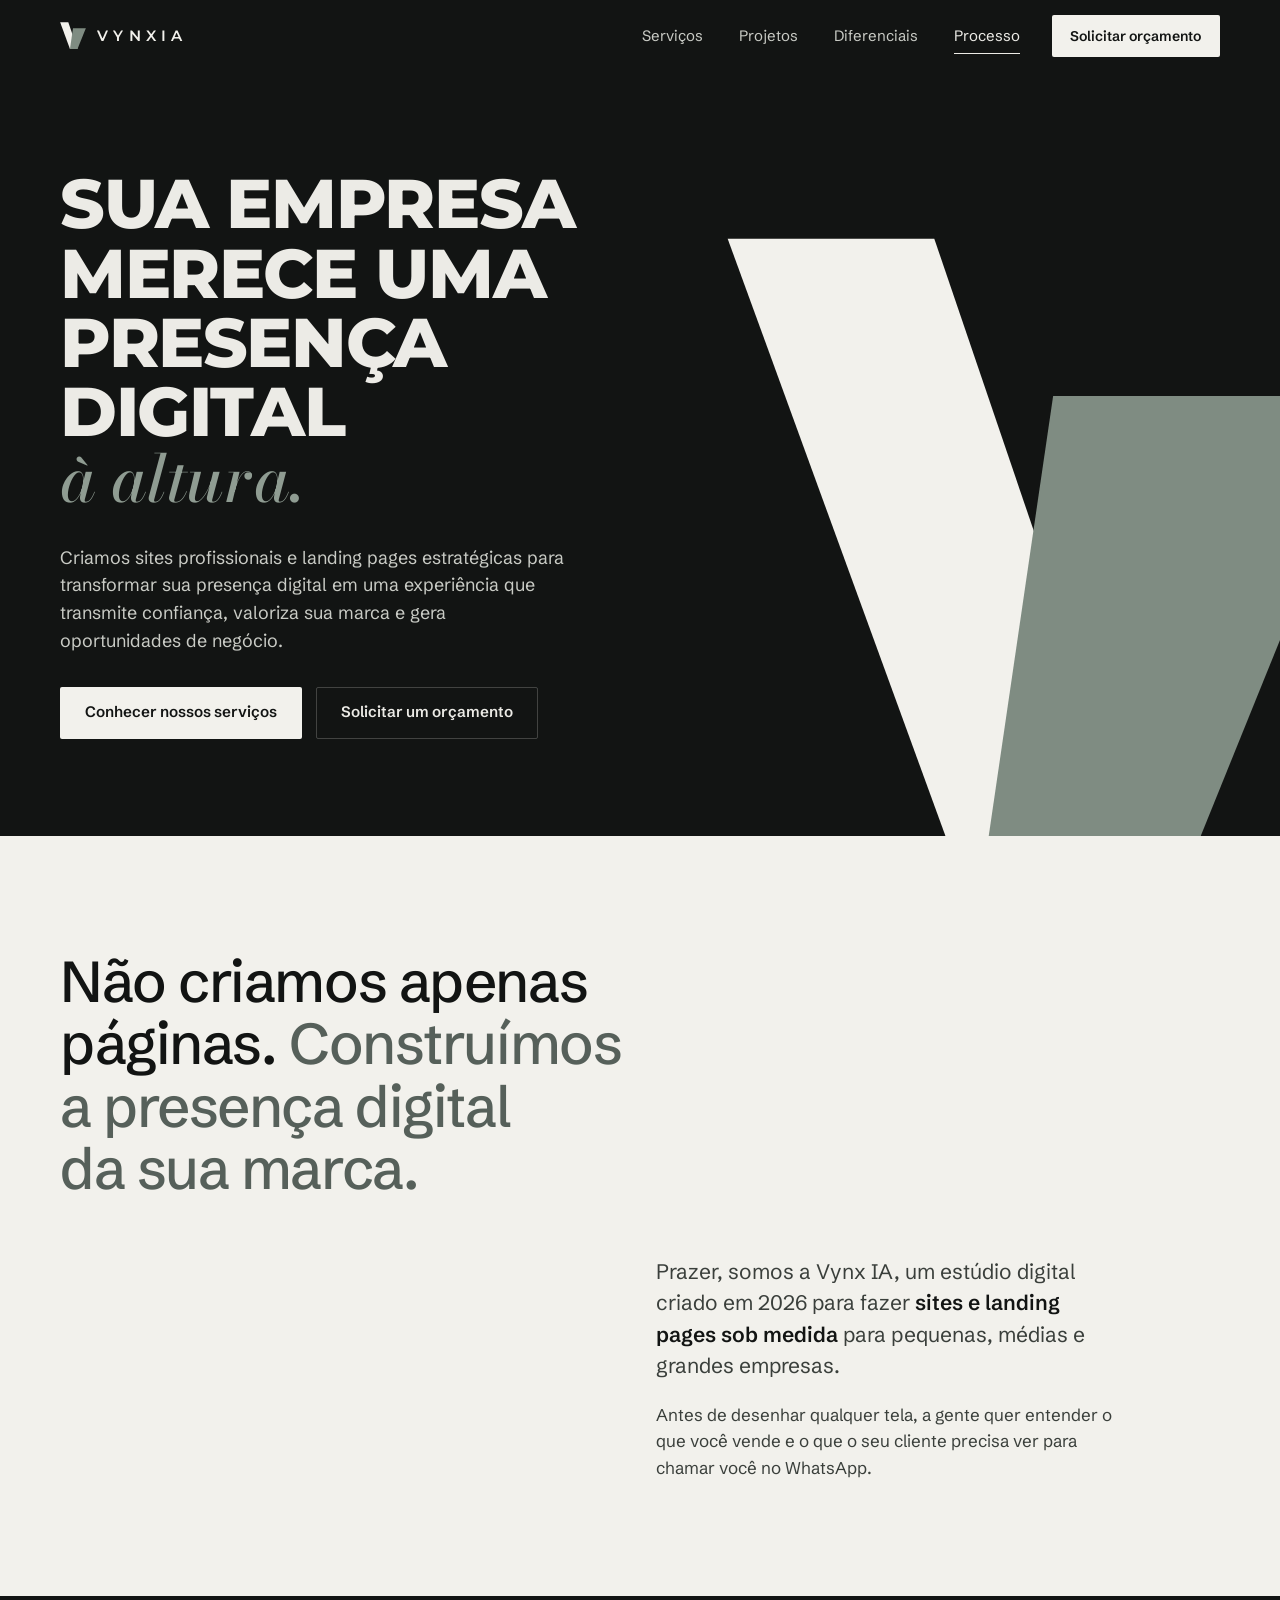
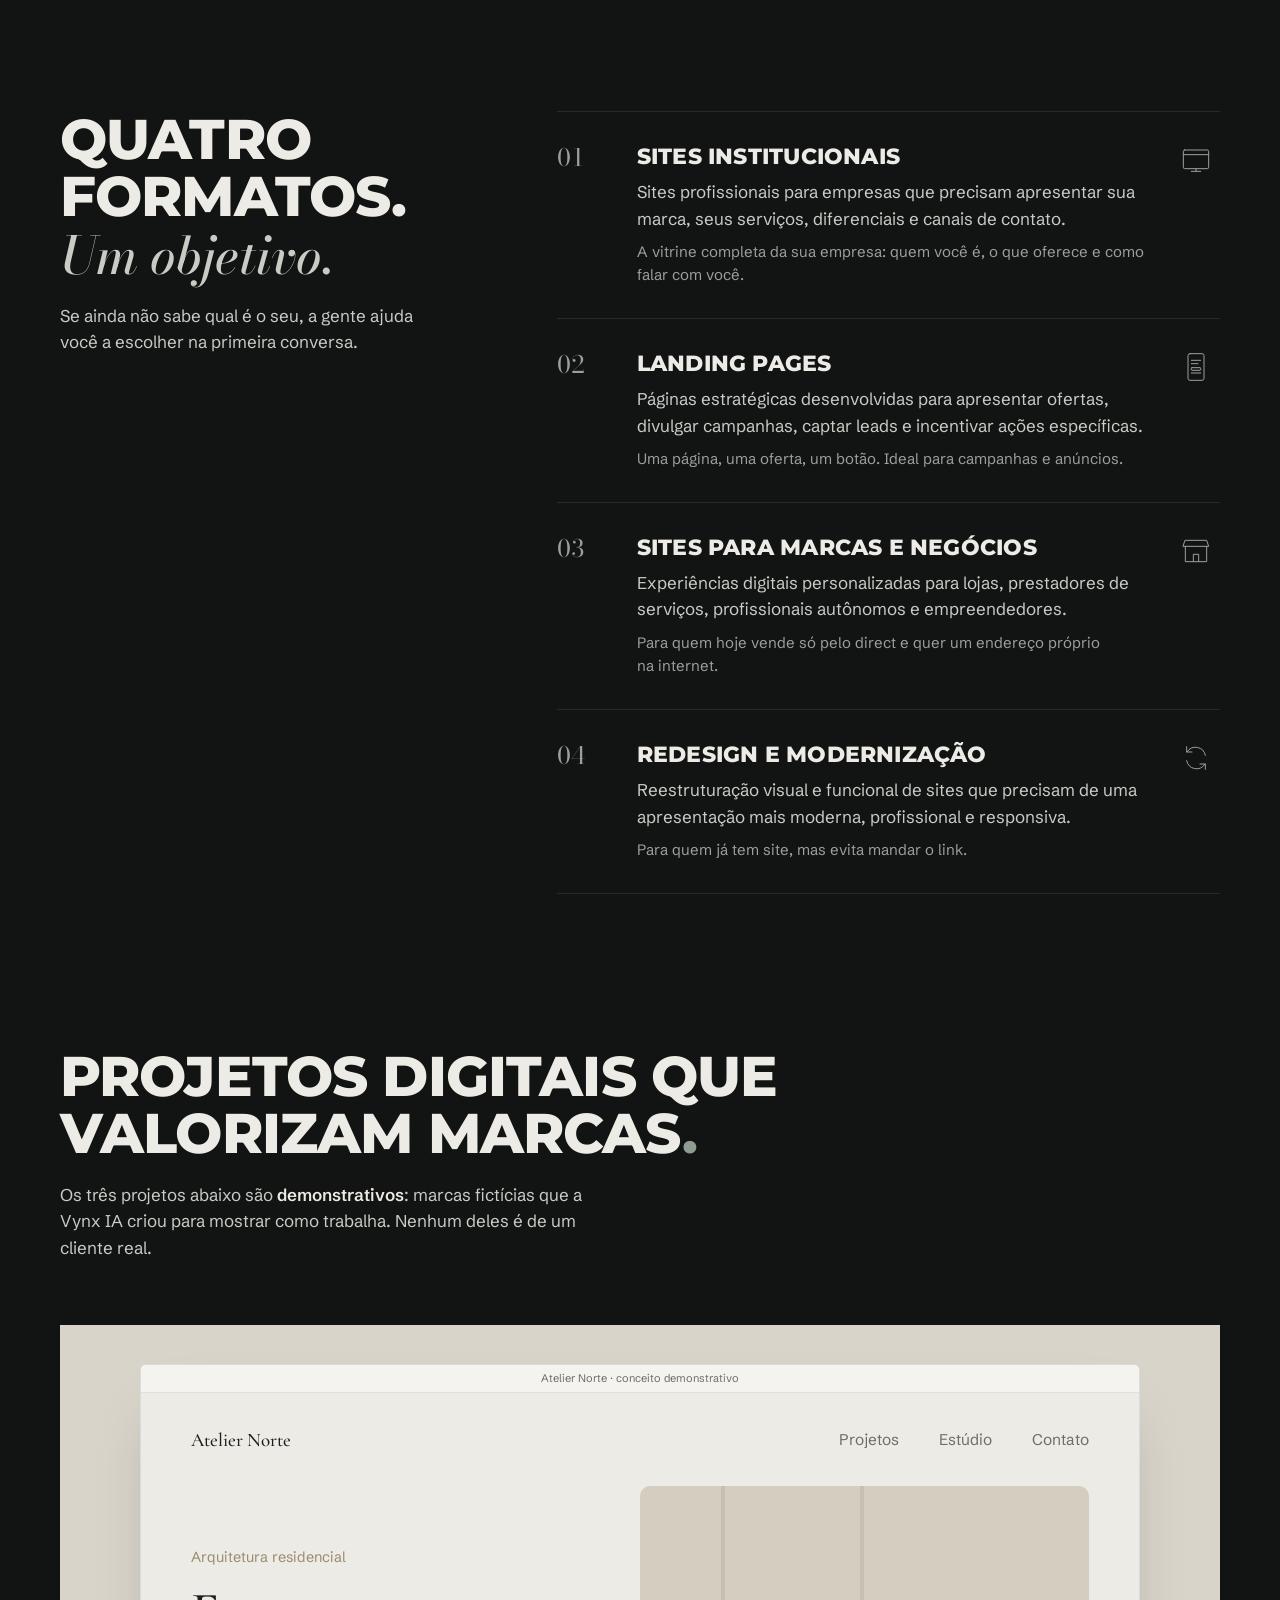
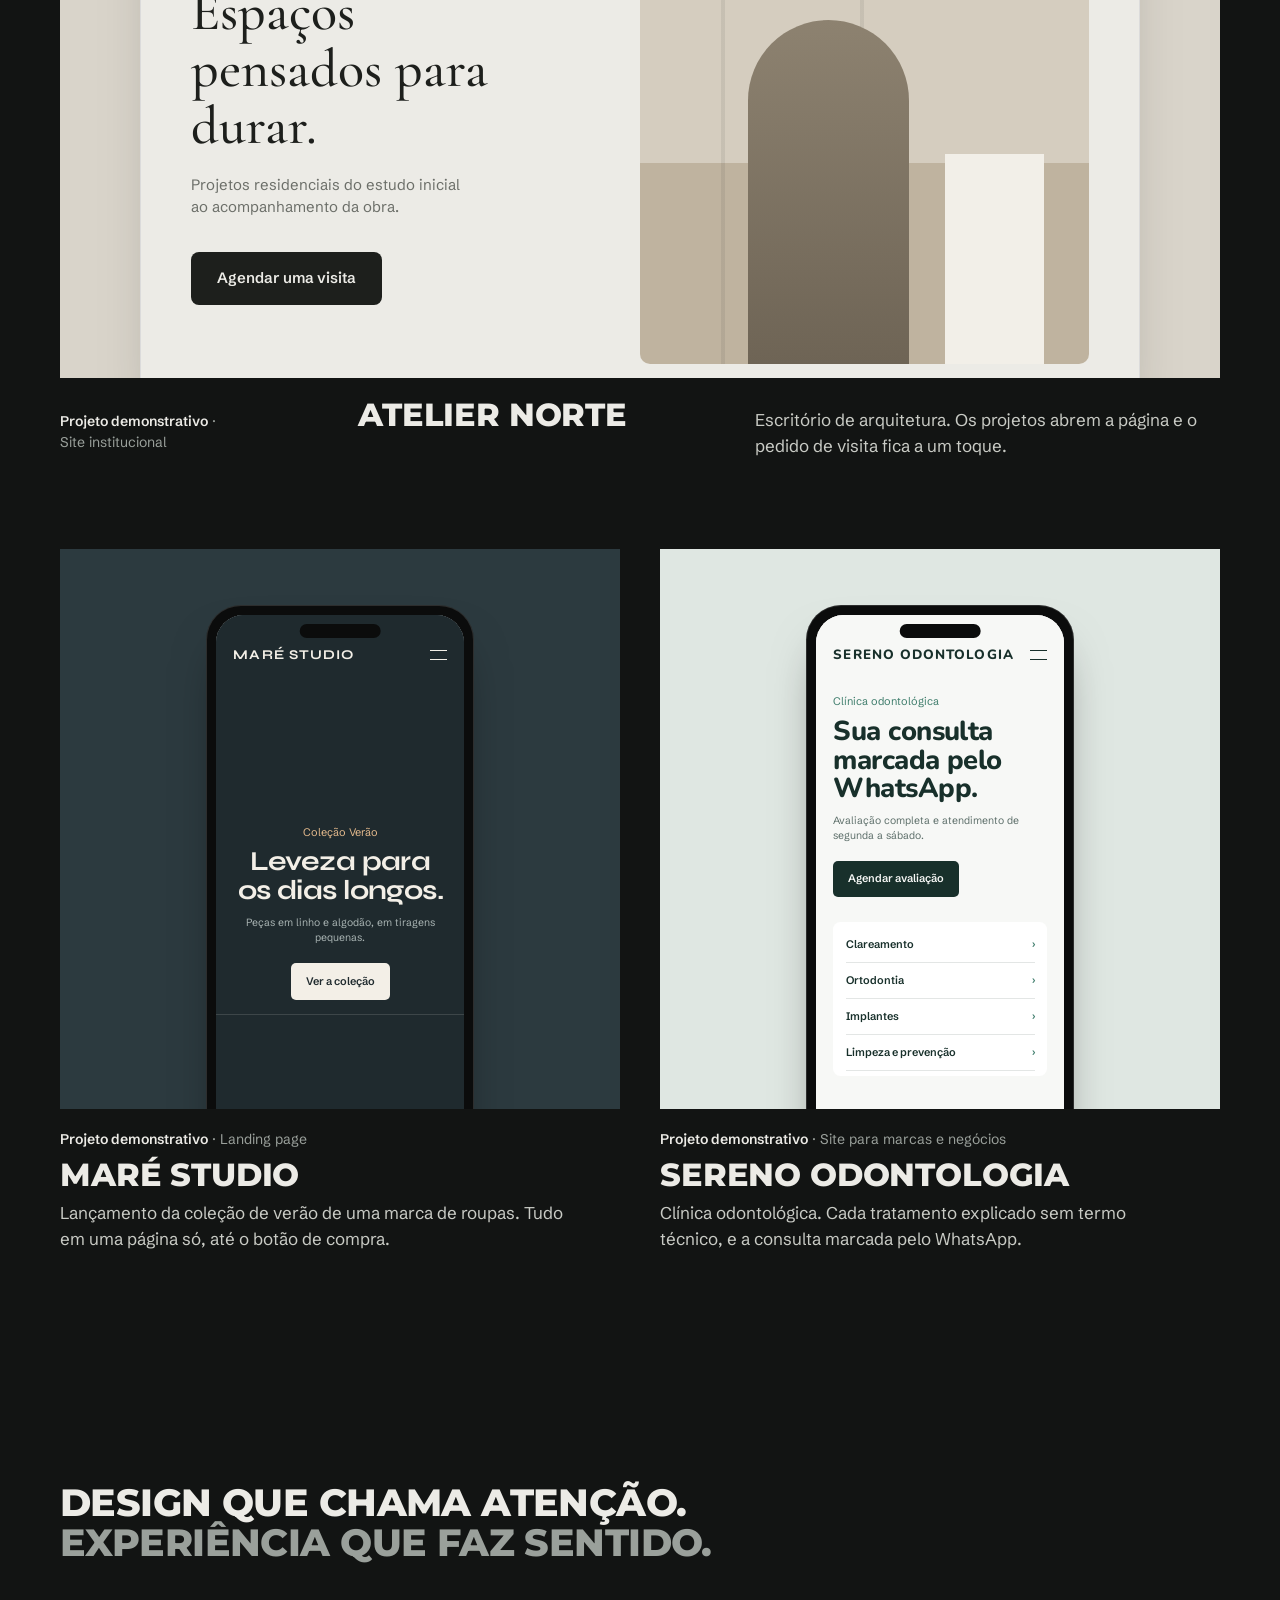
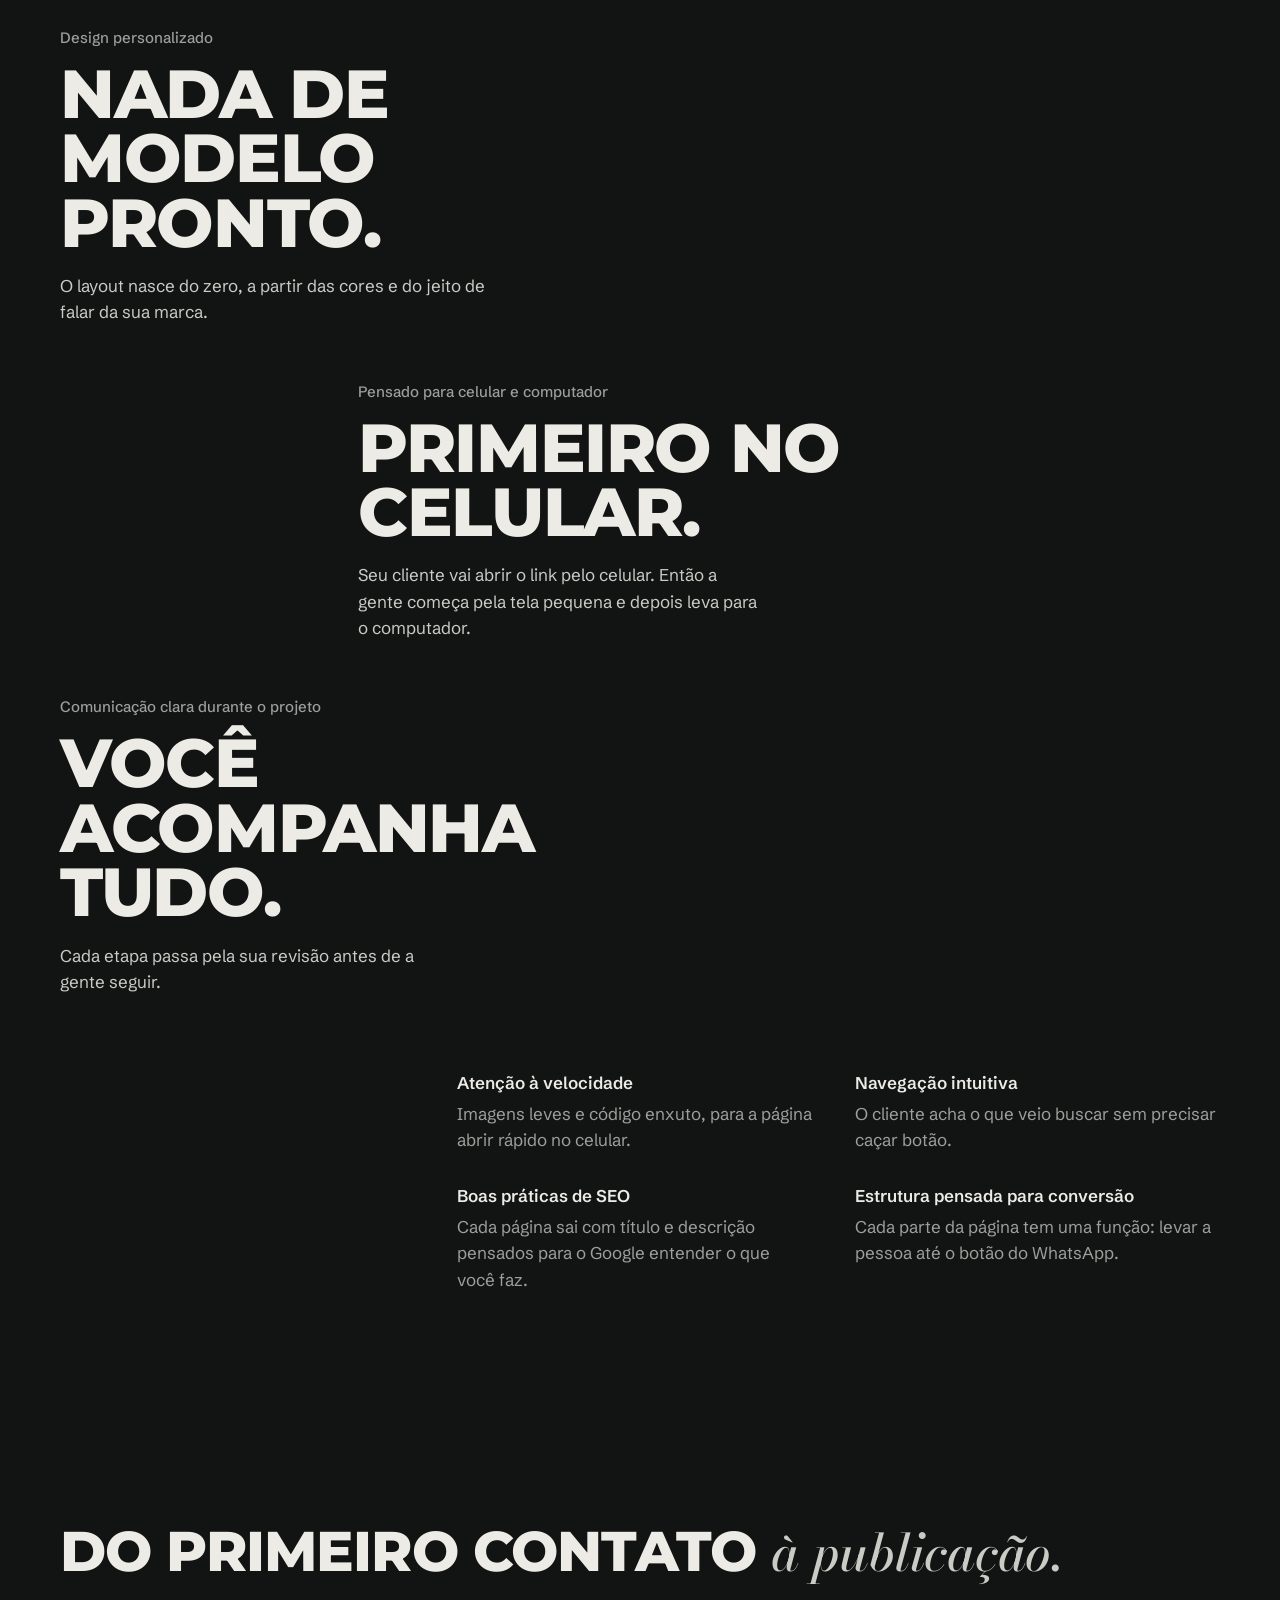
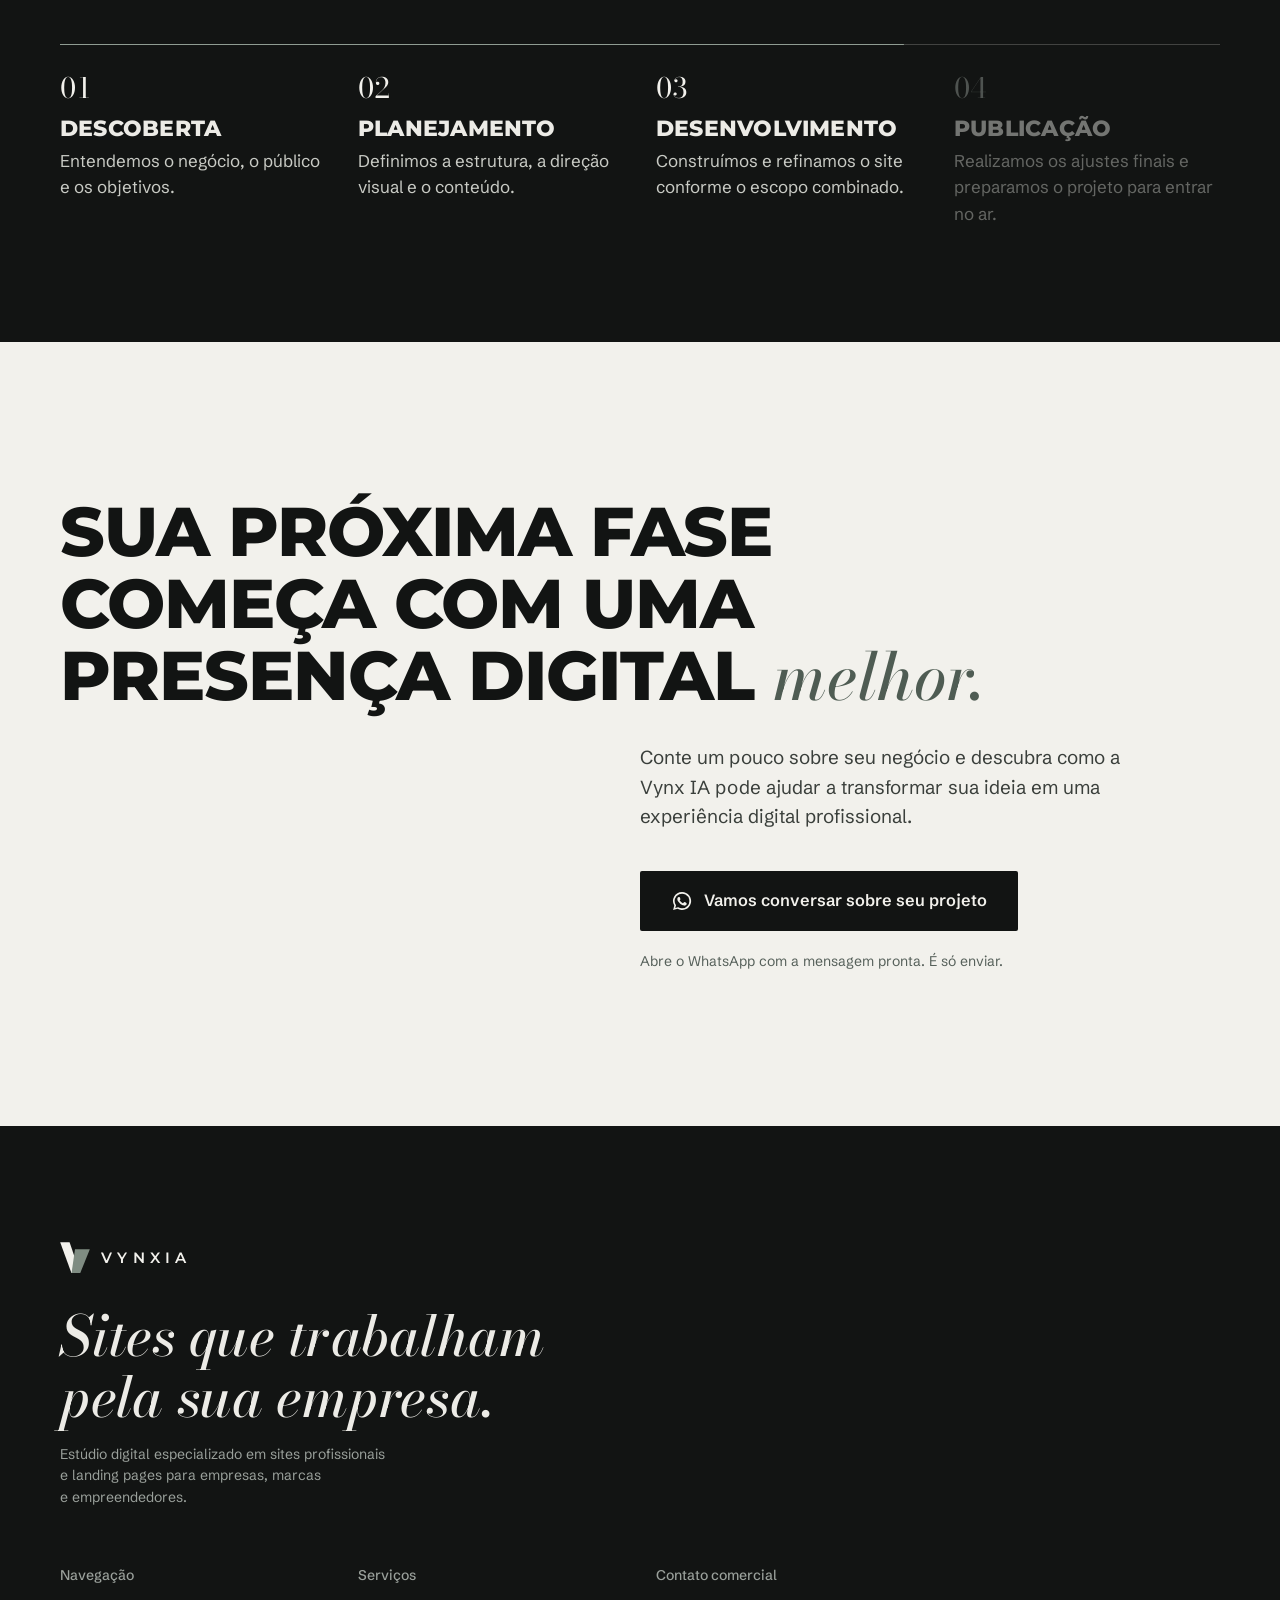
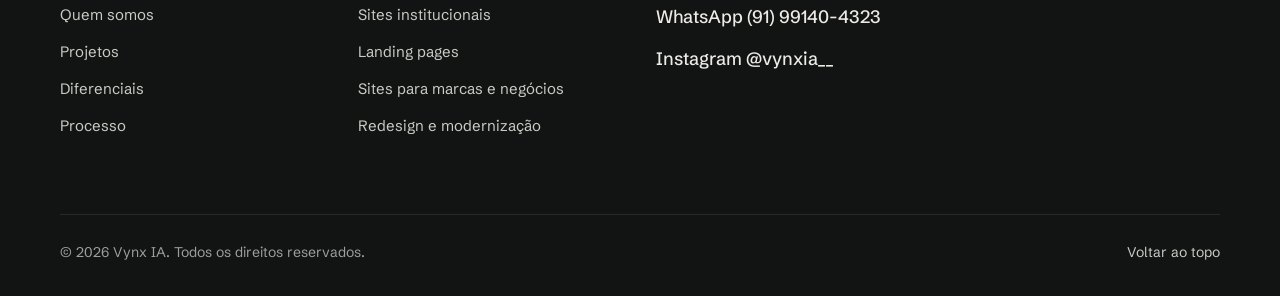
==== commit 585cd078: "Mention the studio's founding year Co-Authored-By: Claude Opus 5.5 <noreply@anthropic.com> Claude-Se" ====
--- a/vynx-ia-site/index.html
+++ b/vynx-ia-site/index.html
@@ -47,6 +47,7 @@
     "@type": "ProfessionalService",
     "name": "Vynx IA",
     "slogan": "Sites que trabalham pela sua empresa.",
+    "foundingDate": "2026",
     "description": "Criação de sites institucionais, landing pages, sites para marcas e negócios e redesign de sites.",
     "sameAs": ["https://www.instagram.com/vynxia__/"],
     "knowsAbout": ["Sites institucionais", "Landing pages", "Redesign de sites", "Web design responsivo"]
@@ -127,7 +128,7 @@
       <div class="container pos-grid">
         <h2 class="headline pos-title" id="pos-title">Não criamos apenas páginas. <span class="tone">Construímos a presença digital da sua marca.</span></h2>
         <div class="pos-text">
-          <p class="lead">Prazer, somos a Vynx&nbsp;IA. Um estúdio digital que cria <strong>sites e landing pages sob medida</strong> para pequenas, médias e grandes empresas.</p>
+          <p class="lead">Prazer, somos a Vynx&nbsp;IA, um estúdio digital criado em 2026 para fazer <strong>sites e landing pages sob medida</strong> para pequenas, médias e grandes empresas.</p>
           <p>Antes de desenhar qualquer tela, a gente quer entender o que você vende e o que o seu cliente precisa ver para chamar você no WhatsApp.</p>
         </div>
       </div>
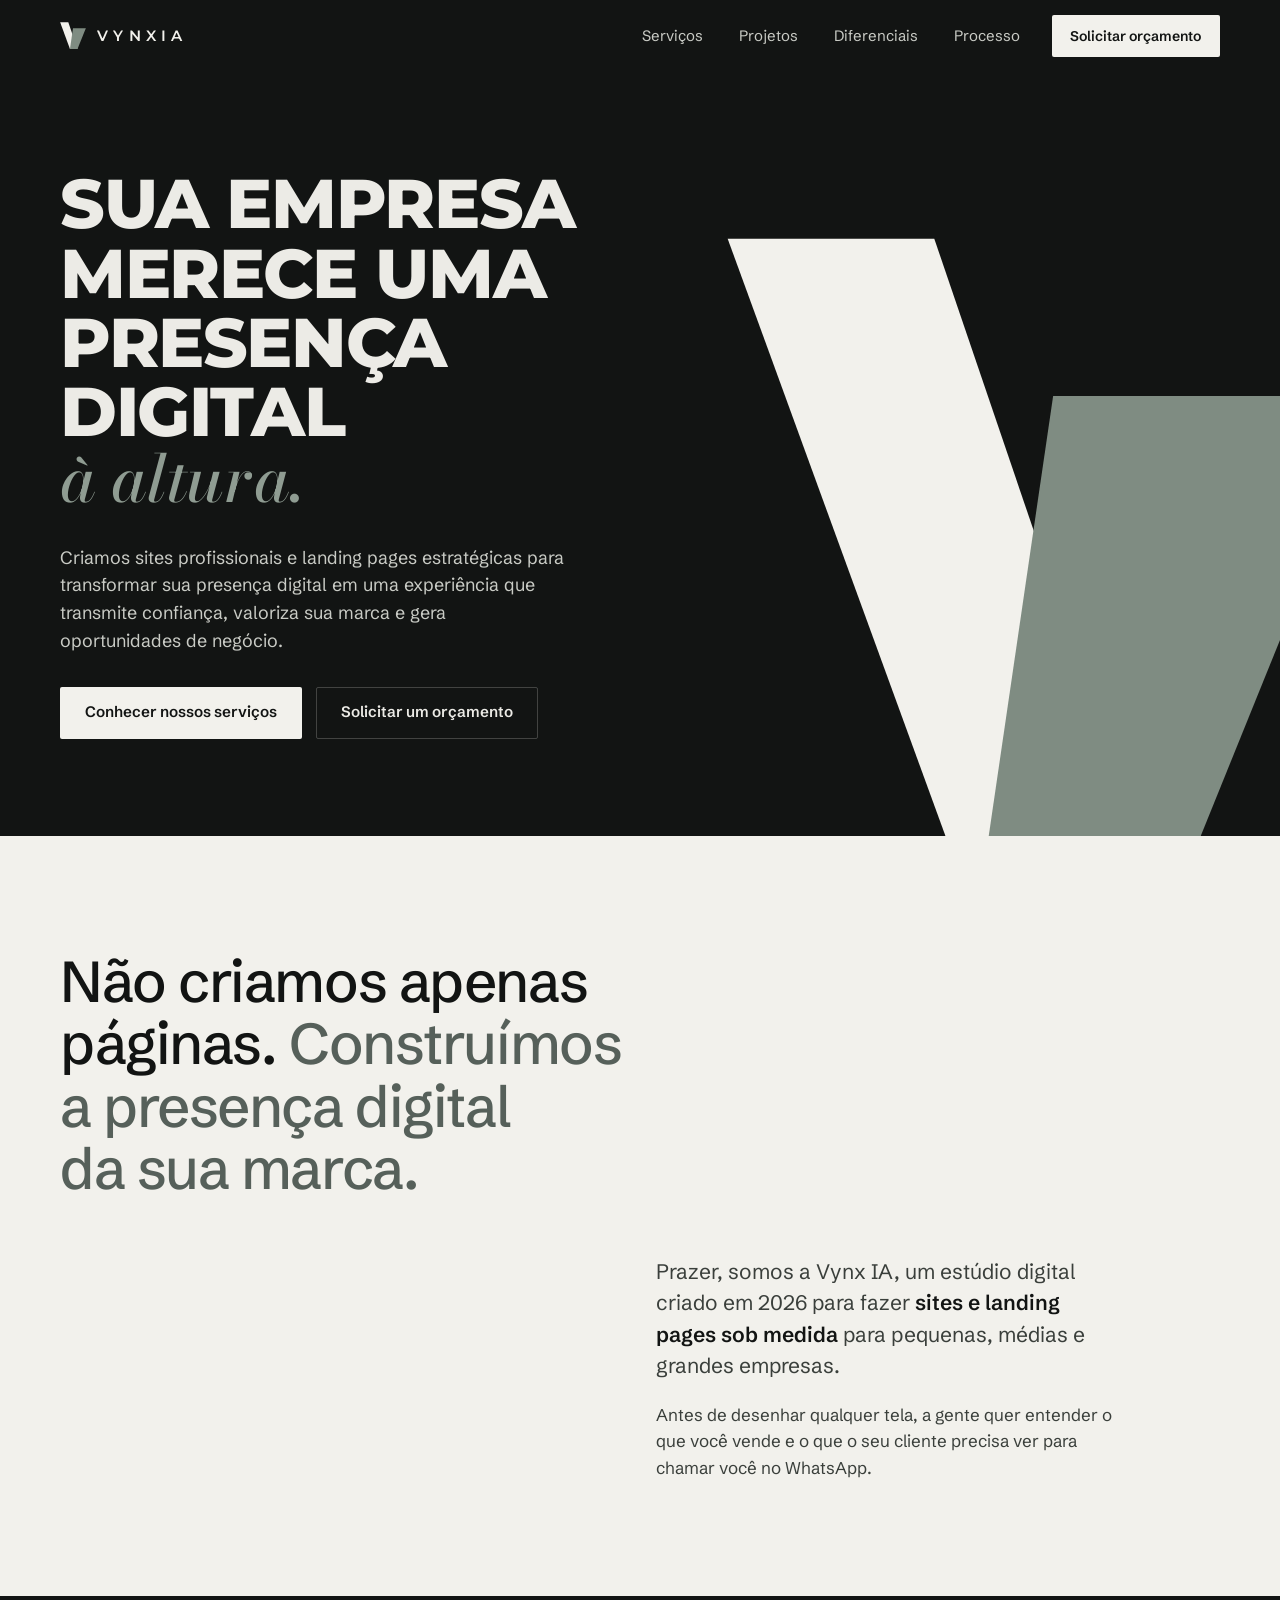
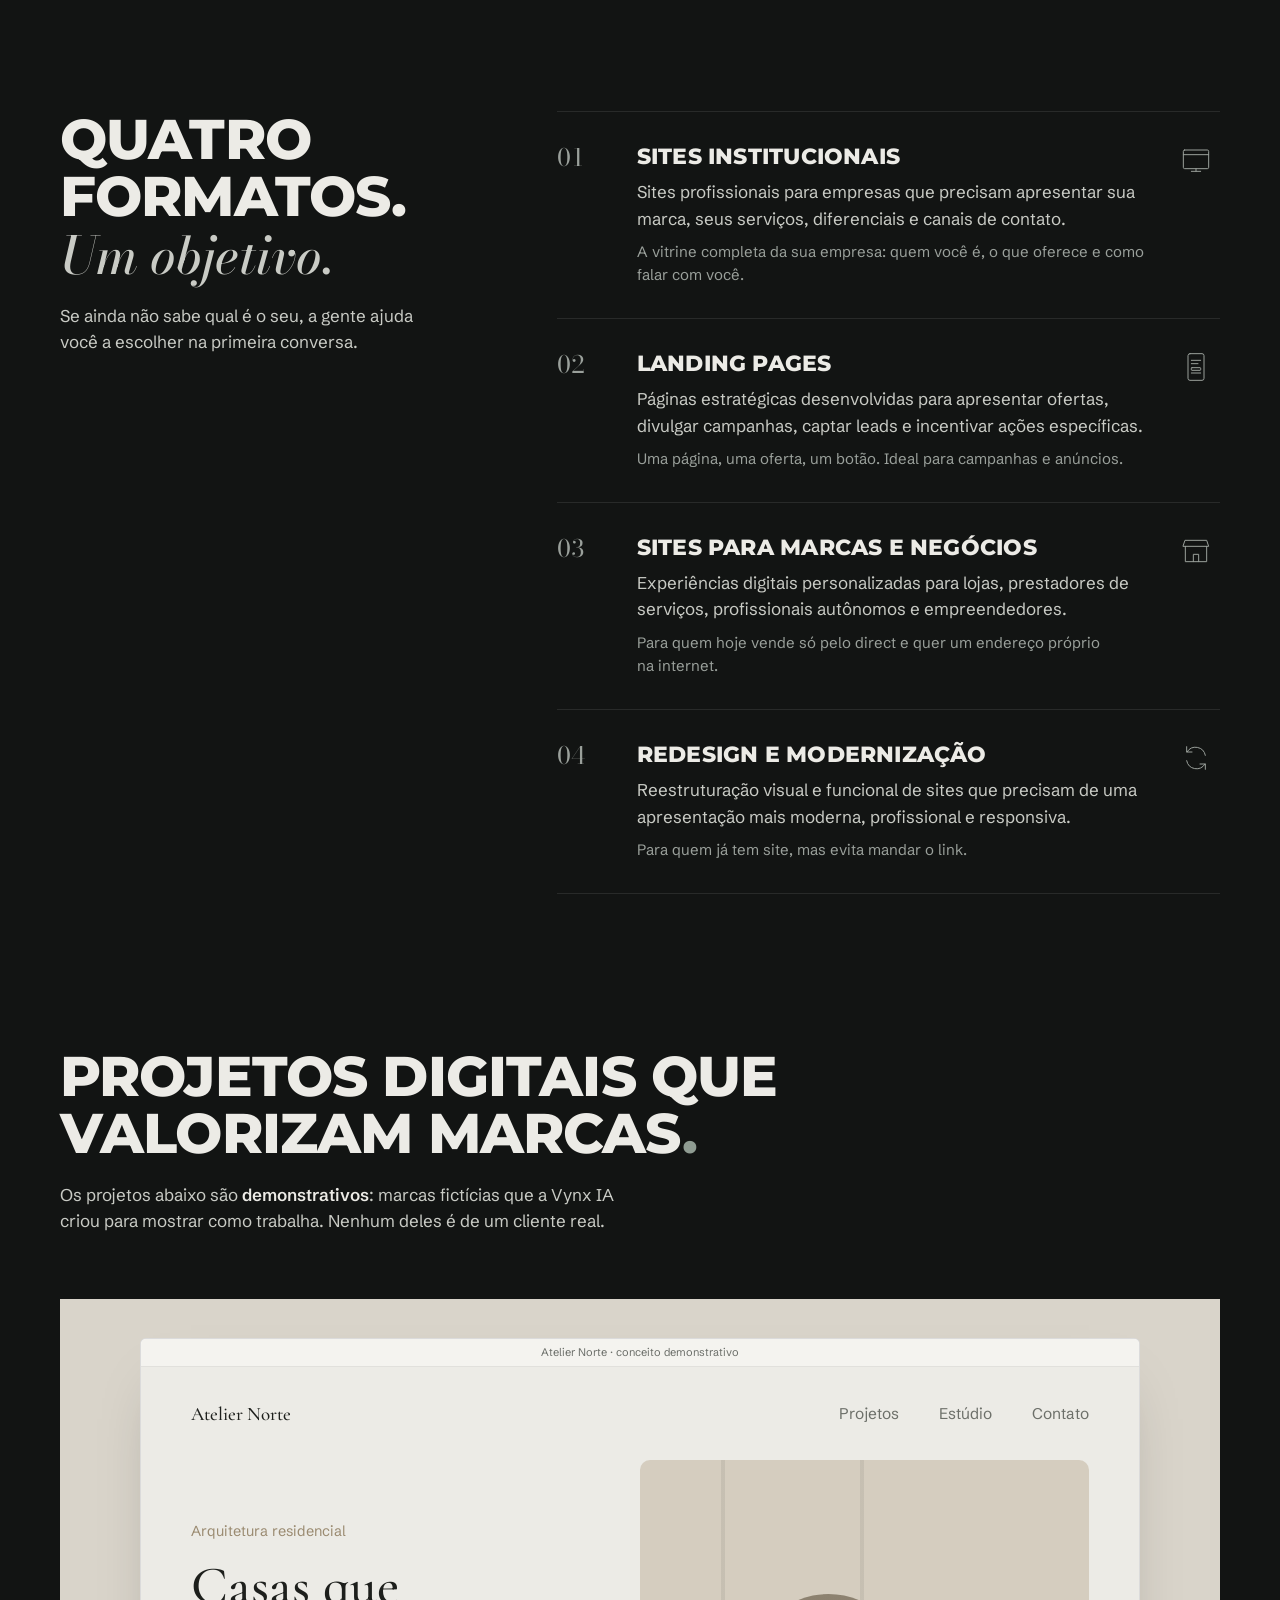
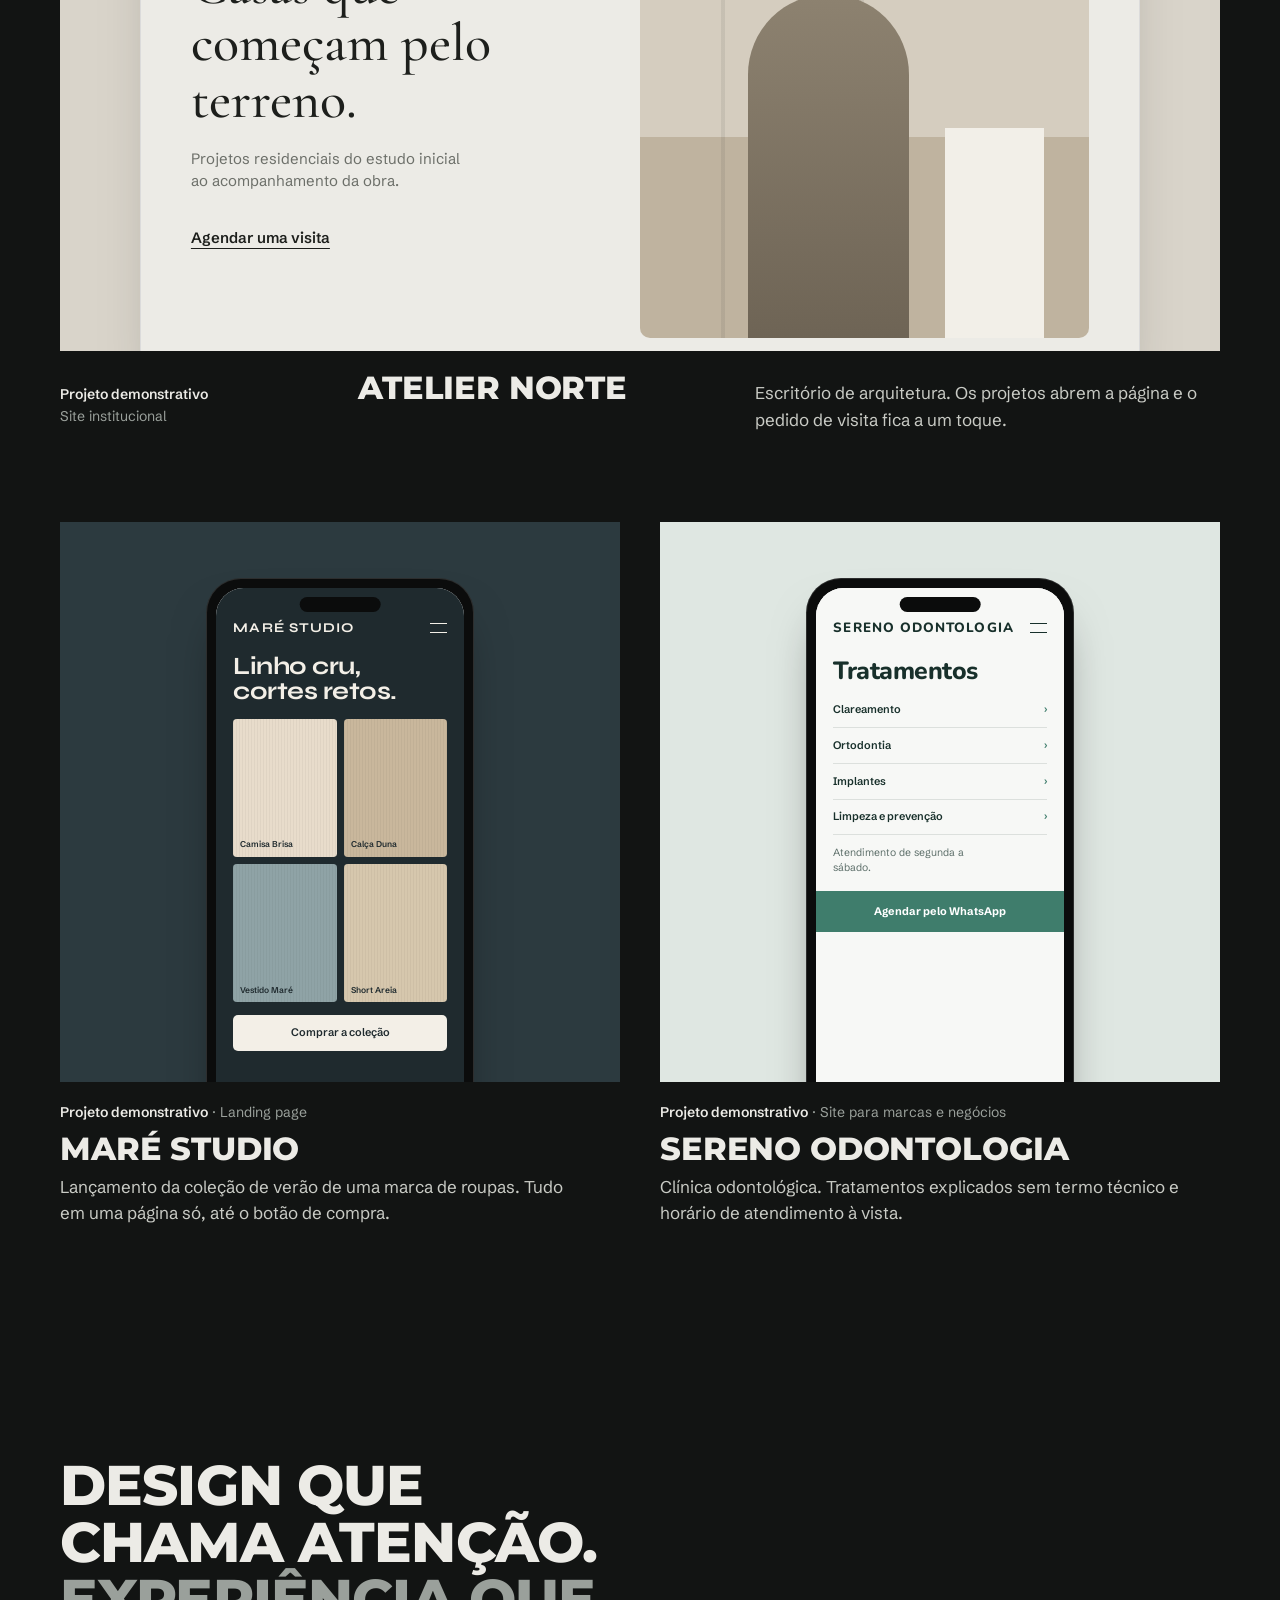
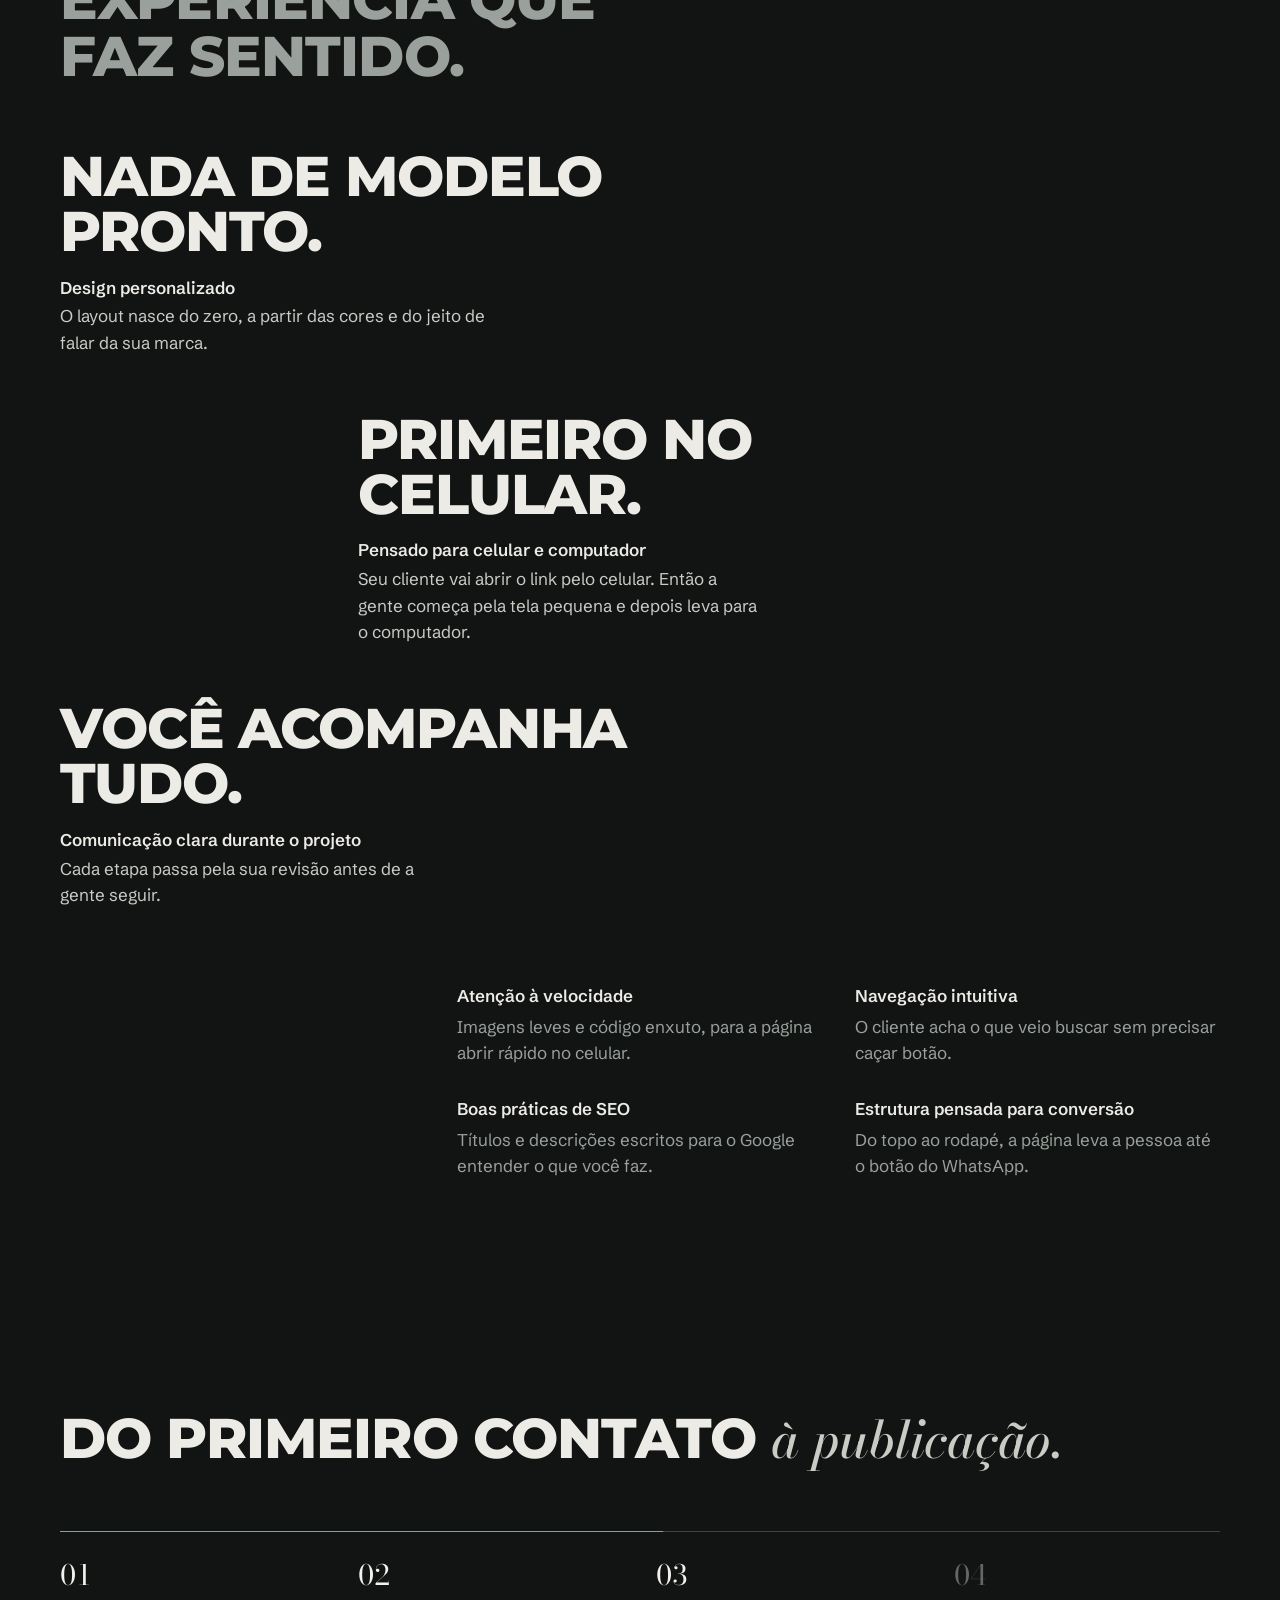
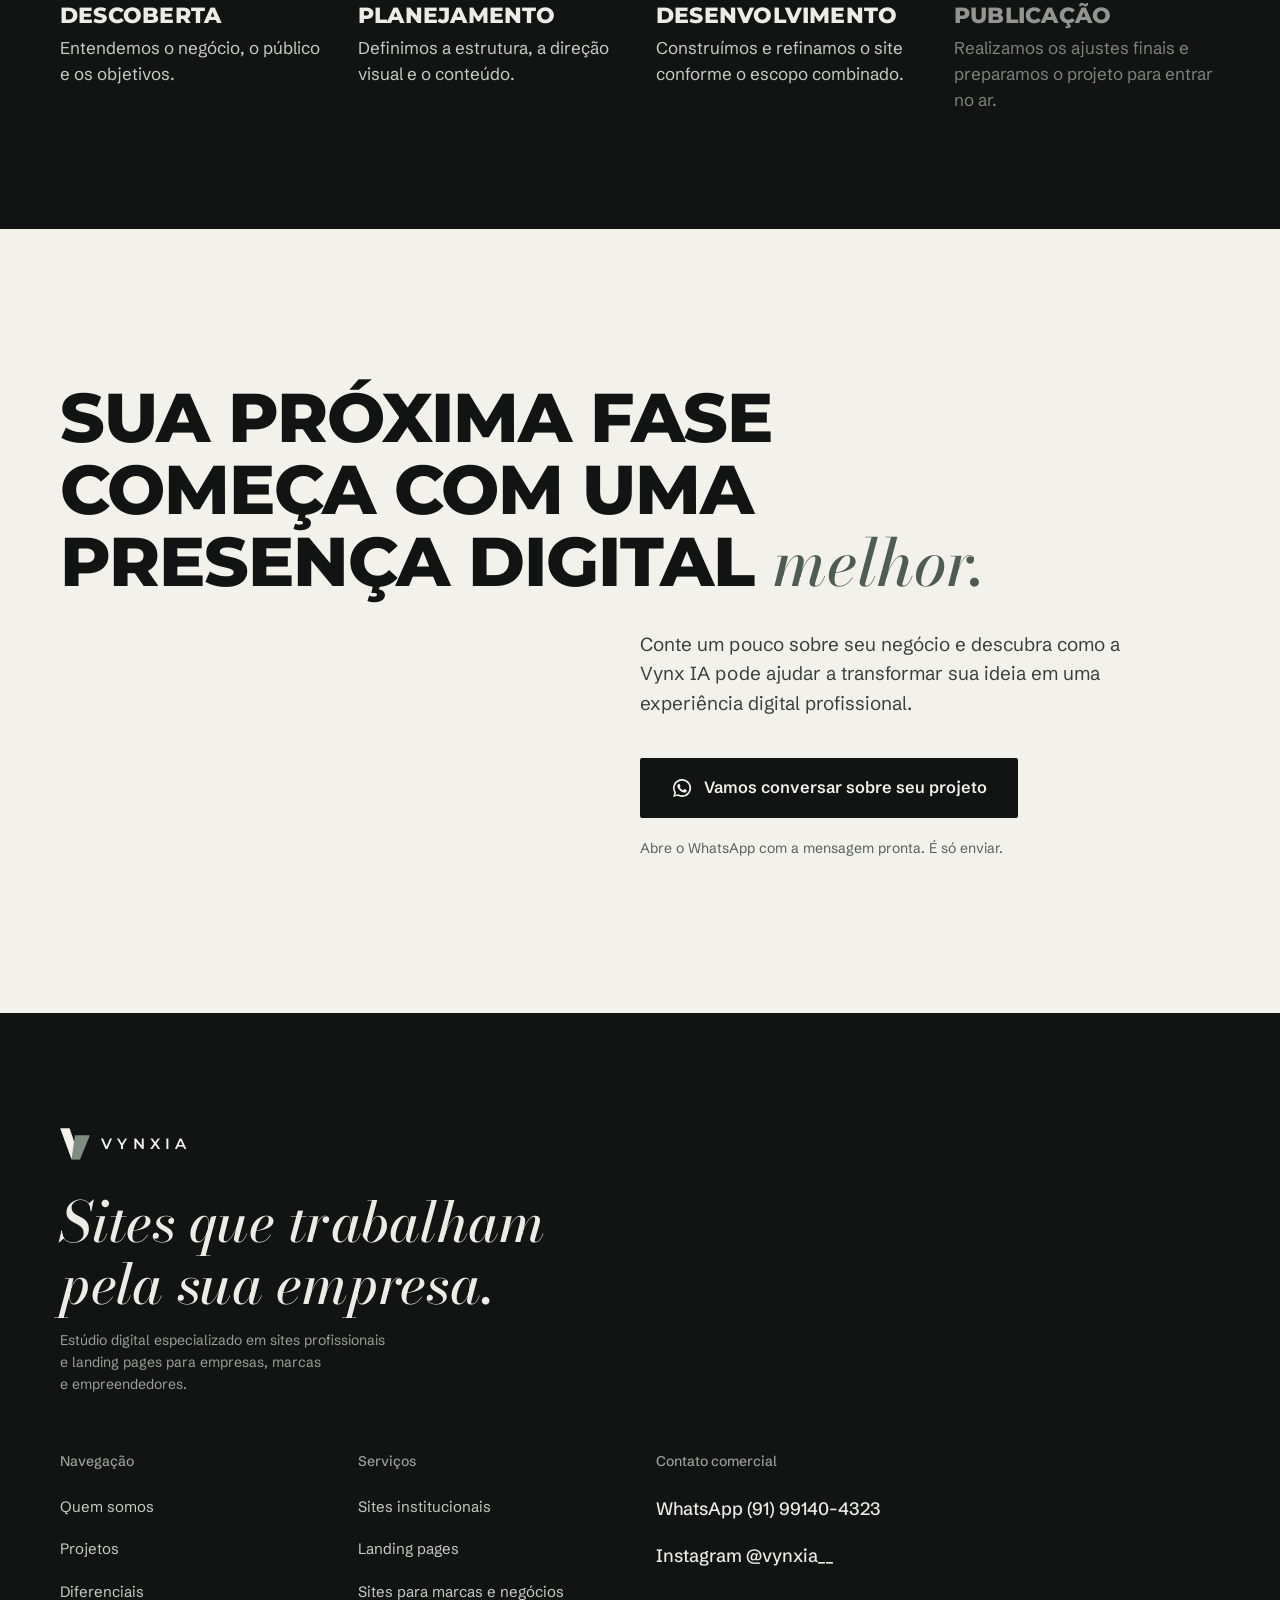
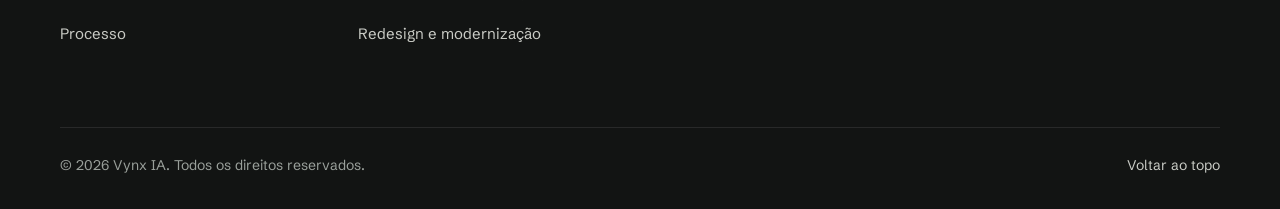
==== commit c2d4f39a: "Apply verified review fixes to the Vynx IA site - Give each demo concept its own page structure (gal" ====
--- a/vynx-ia-site/index.html
+++ b/vynx-ia-site/index.html
@@ -24,7 +24,9 @@
 
   <link rel="preconnect" href="https://fonts.googleapis.com">
   <link rel="preconnect" href="https://fonts.gstatic.com" crossorigin>
-  <link rel="stylesheet" href="https://fonts.googleapis.com/css2?family=Bodoni+Moda:ital,opsz,wght@0,6..96,400;1,6..96,500&family=Montserrat:wght@600;800&family=Schibsted+Grotesk:wght@400..600&display=swap">
+  <link rel="stylesheet" href="https://fonts.googleapis.com/css2?family=Bodoni+Moda:ital,opsz,wght@1,24,500&family=Montserrat:wght@800&family=Schibsted+Grotesk:wght@400..600&display=swap">
+  <!-- Bodoni reto só para os numerais e Montserrat 600 só para a palavra VYNXIA -->
+  <link rel="stylesheet" href="https://fonts.googleapis.com/css2?family=Bodoni+Moda:opsz,wght@6..96,400&family=Montserrat:wght@600&text=01234VYNXIA&display=swap">
   <!-- Fontes das marcas fictícias do portfólio (apenas os caracteres usados nos mockups) -->
   <link rel="stylesheet" href="https://fonts.googleapis.com/css2?family=Cormorant+Garamond:wght@500&family=Nunito:wght@800&family=Syne:wght@700&display=swap&text=ABCDEFGHIJKLMNOPQRSTUVWXYZabcdefghijklmnopqrstuvwxyz%C3%81%C3%82%C3%83%C3%87%C3%89%C3%8A%C3%8D%C3%93%C3%94%C3%95%C3%9A%C3%A1%C3%A2%C3%A3%C3%A7%C3%A9%C3%AA%C3%AD%C3%B3%C3%B4%C3%B5%C3%BA.%2C%20">
   <link rel="stylesheet" href="assets/css/styles.css">
@@ -74,7 +76,7 @@
         </ul>
       </nav>
 
-      <a class="btn btn--small btn--light header-cta" href="#contato" data-contact="orcamento">Solicitar orçamento</a>
+      <a class="btn btn--small btn--light header-cta" href="https://wa.me/5591991404323?text=Oi!%20Vim%20pelo%20site%20da%20Vynx%20IA%20e%20quero%20um%20or%C3%A7amento%20de%20site%20ou%20landing%20page." target="_blank" rel="noopener" data-contact="orcamento">Solicitar orçamento</a>
 
       <button class="menu-toggle" type="button" aria-expanded="false" aria-controls="menu-mobile" data-menu-toggle>
         <span class="visually-hidden" data-menu-label>Abrir menu</span>
@@ -84,7 +86,7 @@
   </header>
 
   <!-- ============ Menu mobile ============ -->
-  <div class="mobile-menu" id="menu-mobile" role="dialog" aria-modal="true" aria-label="Menu" hidden data-menu>
+  <div class="mobile-menu" id="menu-mobile" hidden data-menu>
     <nav aria-label="Menu principal">
       <ul class="mobile-menu-list">
         <li><a href="#servicos">Serviços</a></li>
@@ -95,7 +97,7 @@
       </ul>
     </nav>
     <div class="mobile-menu-foot">
-      <a class="btn btn--light btn--block" href="#contato" data-contact="orcamento">Solicitar um orçamento</a>
+      <a class="btn btn--light btn--block" href="https://wa.me/5591991404323?text=Oi!%20Vim%20pelo%20site%20da%20Vynx%20IA%20e%20quero%20um%20or%C3%A7amento%20de%20site%20ou%20landing%20page." target="_blank" rel="noopener" data-contact="orcamento">Solicitar um orçamento</a>
       <a class="mobile-menu-ig" href="https://www.instagram.com/vynxia__/" target="_blank" rel="noopener">Instagram @vynxia__</a>
     </div>
   </div>
@@ -116,7 +118,7 @@
           <p class="hero-sub">Criamos sites profissionais e landing pages estratégicas para transformar sua presença digital em uma experiência que transmite confiança, valoriza sua marca e gera oportunidades de negócio.</p>
           <div class="hero-actions">
             <a class="btn btn--light" href="#servicos">Conhecer nossos serviços</a>
-            <a class="btn btn--ghost" href="#contato" data-contact="orcamento">Solicitar um orçamento</a>
+            <a class="btn btn--ghost" href="https://wa.me/5591991404323?text=Oi!%20Vim%20pelo%20site%20da%20Vynx%20IA%20e%20quero%20um%20or%C3%A7amento%20de%20site%20ou%20landing%20page." target="_blank" rel="noopener" data-contact="orcamento">Solicitar um orçamento</a>
           </div>
         </div>
       </div>
@@ -142,7 +144,7 @@
           <p class="section-intro">Se ainda não sabe qual é o seu, a gente ajuda você a escolher na primeira conversa.</p>
         </div>
 
-        <ol class="service-list">
+        <ol class="service-list" role="list">
           <li class="service" id="servico-sites-institucionais">
             <span class="service-num">01</span>
             <svg class="service-icon" viewBox="0 0 48 48" aria-hidden="true"><rect x="5" y="9" width="38" height="28" rx="2"/><path d="M5 16h38M17 41h14M24 37v4"/></svg>
@@ -188,7 +190,7 @@
       <div class="container">
         <div class="section-head proj-head">
           <h2 class="display" id="proj-title">Projetos digitais que valorizam marcas<span class="dot">.</span></h2>
-          <p class="section-intro">Os três projetos abaixo são <strong>demonstrativos</strong>: marcas fictícias que a Vynx&nbsp;IA criou para mostrar como trabalha. Nenhum deles é de um cliente real.</p>
+          <p class="section-intro">Os projetos abaixo são <strong>demonstrativos</strong>: marcas fictícias que a Vynx&nbsp;IA criou para mostrar como trabalha. Nenhum deles é de um cliente real.</p>
         </div>
 
         <div class="project-list" data-projects>
@@ -225,8 +227,8 @@
         <ul class="dif-more" role="list">
           <li><h3>Atenção à velocidade</h3><p>Imagens leves e código enxuto, para a página abrir rápido no celular.</p></li>
           <li><h3>Navegação intuitiva</h3><p>O cliente acha o que veio buscar sem precisar caçar botão.</p></li>
-          <li><h3>Boas práticas de SEO</h3><p>Cada página sai com título e descrição pensados para o Google entender o que você faz.</p></li>
-          <li><h3>Estrutura pensada para conversão</h3><p>Cada parte da página tem uma função: levar a pessoa até o botão do WhatsApp.</p></li>
+          <li><h3>Boas práticas de SEO</h3><p>Títulos e descrições escritos para o Google entender o que você faz.</p></li>
+          <li><h3>Estrutura pensada para conversão</h3><p>Do topo ao rodapé, a página leva a pessoa até o botão do WhatsApp.</p></li>
         </ul>
       </div>
     </section>
@@ -240,7 +242,7 @@
 
         <div class="steps-wrap">
           <div class="steps-rail" aria-hidden="true"><span data-steps-progress></span></div>
-          <ol class="steps" data-steps>
+          <ol class="steps" role="list" data-steps>
             <li class="step" data-step>
               <span class="step-num" aria-hidden="true">01</span>
               <div>
@@ -280,11 +282,11 @@
         <h2 class="display cta-title" id="cta-title">Sua próxima fase começa com uma presença digital <span class="serif" data-tail>melhor.</span></h2>
         <p class="cta-text">Conte um pouco sobre seu negócio e descubra como a Vynx&nbsp;IA pode ajudar a transformar sua ideia em uma experiência digital profissional.</p>
         <div class="cta-actions">
-          <a class="btn btn--dark btn--large" href="https://ig.me/m/vynxia__" target="_blank" rel="noopener" data-contact="projeto">
+          <a class="btn btn--dark btn--large" href="https://wa.me/5591991404323?text=Oi!%20Vim%20pelo%20site%20da%20Vynx%20IA%20e%20quero%20conversar%20sobre%20um%20site%20para%20a%20minha%20empresa." target="_blank" rel="noopener" data-contact="projeto">
             <svg class="btn-icon" viewBox="0 0 24 24" aria-hidden="true"><path d="M12 2.2a9.8 9.8 0 0 0-8.4 14.8L2.3 21.7l4.8-1.3A9.8 9.8 0 1 0 12 2.2zm0 17.8a8 8 0 0 1-4.1-1.1l-.3-.2-2.9.8.8-2.8-.2-.3A8 8 0 1 1 12 20zm4.4-6c-.2-.1-1.4-.7-1.7-.8-.2-.1-.4-.1-.5.1l-.8 1c-.1.2-.3.2-.5.1a6.6 6.6 0 0 1-3.3-2.9c-.2-.4.2-.4.7-1.3.1-.2 0-.3 0-.4l-.8-1.8c-.2-.5-.4-.4-.5-.4h-.5a.9.9 0 0 0-.7.3 2.8 2.8 0 0 0-.9 2.1 4.9 4.9 0 0 0 1 2.6 11.2 11.2 0 0 0 4.3 3.8c1.6.7 2.2.7 3 .6a2.6 2.6 0 0 0 1.7-1.2 2.1 2.1 0 0 0 .2-1.2c-.1-.1-.2-.2-.5-.3z" fill="currentColor"/></svg>
             <span>Vamos conversar sobre seu projeto</span>
           </a>
-          <p class="cta-note" data-contact-note>Abre o WhatsApp com a mensagem pronta. É só enviar.</p>
+          <p class="cta-note" data-contact-note>Abre o WhatsApp com a mensagem pronta. É&nbsp;só enviar.</p>
         </div>
       </div>
     </section>
@@ -324,8 +326,8 @@
 
       <div class="footer-col footer-contact">
         <h2 class="footer-title">Contato comercial</h2>
-        <ul>
-          <li data-whatsapp-only hidden><a href="#contato" data-contact="projeto" target="_blank" rel="noopener">WhatsApp <span data-whatsapp-label></span></a></li>
+        <ul role="list">
+          <li data-whatsapp-only><a href="https://wa.me/5591991404323?text=Oi!%20Vim%20pelo%20site%20da%20Vynx%20IA%20e%20quero%20conversar%20sobre%20um%20site%20para%20a%20minha%20empresa." data-contact="projeto" target="_blank" rel="noopener">WhatsApp <span data-whatsapp-label>(91) 99140-4323</span></a></li>
           <li><a href="https://www.instagram.com/vynxia__/" target="_blank" rel="noopener">Instagram @vynxia__</a></li>
         </ul>
       </div>
@@ -339,8 +341,8 @@
 
   <script src="assets/js/config.js"></script>
   <script src="assets/js/projects.js"></script>
+  <script src="assets/js/main.js" defer></script>
   <script src="assets/vendor/gsap.min.js" defer></script>
   <script src="assets/vendor/ScrollTrigger.min.js" defer></script>
-  <script src="assets/js/main.js" defer></script>
 </body>
 </html>
--- a/vynx-ia-site/assets/css/styles.css
+++ b/vynx-ia-site/assets/css/styles.css
@@ -38,8 +38,7 @@
   --fs-h3: clamp(1.125rem, 0.98rem + 0.6vw, 1.375rem);
   --fs-h2: clamp(2rem, 1.2rem + 3.4vw, 3.5rem);
   --fs-h2-text: clamp(2rem, 1.1rem + 3.4vw, 3.6rem);
-  --fs-h2-small: clamp(1.5rem, 1rem + 2vw, 2.4rem);
-  --fs-statement: clamp(2.25rem, 1rem + 4.4vw, 4.25rem);
+  --fs-statement: clamp(2rem, 1rem + 3.4vw, 3.5rem);
   --fs-cta: clamp(2.4rem, 0.8rem + 4.4vw, 4.5rem);
 
   --space-s: clamp(3.5rem, 6vw, 5rem);
@@ -233,6 +232,9 @@
   .btn--large { padding-inline: 1.1rem; gap: 0.55rem; font-size: 1rem; white-space: nowrap; }
   .btn--large .btn-icon { width: 20px; height: 20px; }
 }
+@media (max-width: 359px) {
+  .btn--large { white-space: normal; justify-content: flex-start; text-align: left; padding-inline: 1rem; }
+}
 
 /* ---------- Cabeçalho ---------- */
 .site-header {
@@ -243,6 +245,7 @@
   border-bottom: 1px solid transparent;
   transition: background-color var(--t-state) var(--ease-out), border-color var(--t-state) var(--ease-out);
 }
+html:not(.js) .site-header { position: absolute; }
 .site-header.is-scrolled,
 body.menu-open .site-header {
   background: var(--bg);
@@ -262,6 +265,7 @@
   margin-right: auto;
   color: var(--paper);
 }
+.site-header .brand { padding-block: 8px; }
 .brand-mark { width: 26px; height: auto; }
 .brand-mark-b { fill: var(--sage-deep); }
 .brand-word {
@@ -311,14 +315,16 @@
 .menu-toggle-lines span {
   position: absolute;
   left: 0; right: 0;
-  height: 1.5px;
-  background: currentColor;
+  height: 0;
+  border-top: 1.5px solid currentColor;
   transition: transform var(--t-state) var(--ease-out), top var(--t-state) var(--ease-out);
 }
 .menu-toggle-lines span:first-child { top: 0; }
 .menu-toggle-lines span:last-child { top: 8.5px; }
 .menu-toggle[aria-expanded="true"] .menu-toggle-lines span:first-child { top: 4.25px; transform: rotate(45deg); }
 .menu-toggle[aria-expanded="true"] .menu-toggle-lines span:last-child { top: 4.25px; transform: rotate(-45deg); }
+
+html:not(.js) .menu-toggle { display: none; }
 
 @media (min-width: 960px) {
   .main-nav { display: block; }
@@ -361,6 +367,17 @@
 }
 .mobile-menu-foot { display: grid; gap: 1.25rem; margin-top: 2.5rem; }
 .mobile-menu-ig { text-align: center; color: var(--muted); font-size: 0.9375rem; padding: 0.4rem; }
+@media (max-height: 500px) and (orientation: landscape) {
+  .mobile-menu {
+    display: grid;
+    grid-template-columns: minmax(0, 1fr) minmax(200px, 38%);
+    column-gap: 2.5rem;
+    align-content: start;
+    padding-top: calc(var(--header-h) + env(safe-area-inset-top) + 0.5rem);
+  }
+  .mobile-menu-list a { padding: 0.5rem 0; font-size: 1.3rem; }
+  .mobile-menu-foot { margin-top: 0; align-self: start; }
+}
 
 /* ---------- 01 · Hero ---------- */
 .hero {
@@ -401,11 +418,16 @@
 
 .hero-mark { display: none; }
 
+@media (min-width: 720px) and (max-width: 959px) {
+  .hero-copy { justify-content: center; }
+  .hero-sub { margin-top: 2.5rem; padding-top: 0; }
+}
+
 @media (min-width: 960px) {
   /* A faixa de papel que aparece embaixo indica que a página continua */
   .hero { min-height: calc(100svh - 4rem); }
   .hero-copy { justify-content: center; }
-  .hero-title { font-size: clamp(3.5rem, 5.4vw, 5.75rem); }
+  .hero-title { font-size: clamp(3rem, min(5.4vw, 9.2vh), 5.75rem); }
   .hero-sub { margin-top: 2rem; padding-top: 0; }
   .hero-mark {
     display: block;
@@ -420,6 +442,11 @@
   .hm-a { fill: var(--paper); }
   .hm-b { fill: var(--sage-deep); }
 }
+@media (min-width: 960px) and (max-height: 760px) {
+  .hero { padding-top: calc(var(--header-h) + 1rem); }
+  .hero-sub { margin-top: 1.25rem; }
+  .hero-actions { margin-top: 1.5rem; }
+}
 
 /* Única entrada do herói: o V se monta e "à altura." pousa. Só CSS, não espera o JavaScript. */
 @media (prefers-reduced-motion: no-preference) {
@@ -484,6 +511,11 @@
 }
 .service-body p { max-width: 58ch; color: var(--text-soft); }
 .service-body .service-fit { margin-top: 0.5rem; font-size: 0.9375rem; color: var(--muted); }
+@media (max-width: 959px) {
+  .service { grid-template-columns: 2.75rem 1fr; grid-template-rows: auto 1fr; }
+  .service-body { grid-row: 1 / span 2; }
+  .service-icon { grid-column: 1; grid-row: 2; width: 28px; height: 28px; margin-top: 0.9rem; }
+}
 @media (min-width: 960px) {
   .service { grid-template-columns: 3.5rem 1fr 2.5rem; gap: 0 1.5rem; padding: 2rem 0; }
 }
@@ -504,8 +536,10 @@
 
 /* Interação ao passar o cursor: as outras linhas recuam */
 @media (hover: hover) and (pointer: fine) {
-  .service { transition: opacity 0.25s var(--ease-out); }
-  .service-list:hover .service:not(:hover) { opacity: 0.45; }
+  .service h3 { transition: opacity 0.25s var(--ease-out); }
+  .service-num { transition: color var(--t-state) var(--ease-out), opacity 0.25s var(--ease-out); }
+  .service-icon { transition: stroke var(--t-hover) ease-out, opacity 0.25s var(--ease-out); }
+  .service-list:hover .service:not(:hover) :is(.service-num, .service-icon, h3) { opacity: 0.45; }
   .service:hover .service-num { color: var(--paper); }
   .service:hover .service-icon { stroke: var(--paper); }
 }
@@ -593,6 +627,10 @@
 .project-info { display: grid; gap: 0.5rem; margin-top: 1.25rem; }
 .project-meta { font-size: var(--fs-small); color: var(--muted); }
 .project-demo { color: var(--text); font-weight: 600; }
+@media (min-width: 960px) {
+  .project--feature .project-demo { display: block; }
+  .project--feature .project-sep { display: none; }
+}
 .project-title {
   font-family: var(--f-display);
   font-weight: 800;
@@ -648,7 +686,42 @@
   font-size: 1.5cqw;
   font-weight: 600;
 }
+.mini-link {
+  margin-top: 3.4cqw;
+  font-size: 1.5cqw;
+  font-weight: 600;
+  text-decoration: underline;
+  text-underline-offset: 0.5cqw;
+  text-decoration-thickness: 0.15cqw;
+}
 .mini-art { position: relative; overflow: hidden; }
+
+/* lookbook: marca grande e grade de peças */
+.mini--lookbook .mini-h { display: block; max-width: none; padding: 2cqw 5cqw 0; font-size: 6cqw; }
+.mini-pieces { display: grid; grid-template-columns: repeat(4, minmax(0, 1fr)); gap: 1.5cqw; padding: 3cqw 5cqw 0; }
+.mini-piece {
+  position: relative;
+  aspect-ratio: 3 / 4;
+  border-radius: 0.6cqw;
+  background: repeating-linear-gradient(90deg, rgba(0, 0, 0, 0.04) 0 1px, transparent 1px 3px), var(--tone);
+}
+.mini-piece span { position: absolute; left: 1.2cqw; bottom: 1cqw; font-size: 1.3cqw; font-weight: 600; color: #1f2a2e; }
+.mini--lookbook .mini-btn { display: block; margin: 3cqw 5cqw 0; text-align: center; }
+
+/* list: a lista vem primeiro e o agendamento vira uma barra de largura total */
+.mini--list .mini-h { display: block; max-width: none; padding: 1cqw 5cqw 0; font-size: 4cqw; }
+.mini--list .mini-list { margin: 2cqw 5cqw 0; }
+.mini--list .mini-text { padding: 0 5cqw; }
+.mini-bar {
+  display: block;
+  margin-top: 3cqw;
+  padding: 2cqw;
+  background: var(--mini-accent);
+  color: #fff;
+  text-align: center;
+  font-size: 1.6cqw;
+  font-weight: 700;
+}
 .mini--center .mini-art { position: absolute; inset: 0; z-index: 0; }
 
 /* Cada marca fictícia tem a própria tipografia */
@@ -688,7 +761,6 @@
     linear-gradient(180deg, transparent 74%, rgba(243, 239, 231, 0.14) 74% calc(74% + 1px), transparent calc(74% + 1px)),
     var(--mini-bg);
 }
-.art-list { margin: 0 5cqw 5cqw 0; padding: 2cqw 3cqw; background: #fff; }
 .mini-list li {
   display: flex;
   justify-content: space-between;
@@ -718,28 +790,38 @@
 .mini--phone.mini--font-garamond .mini-h { font-size: 12cqw; }
 .mini--phone .mini-text { margin-top: 4cqw; font-size: 4.2cqw; }
 .mini--phone .mini-btn { margin-top: 7cqw; padding: 4cqw 6cqw; border-radius: 2cqw; font-size: 4.4cqw; }
+.mini--phone .mini-link { margin-top: 7cqw; font-size: 4.4cqw; text-underline-offset: 1.2cqw; text-decoration-thickness: 0.4cqw; }
+.mini--phone.mini--lookbook .mini-h { padding: 1cqw 7cqw 0; font-size: 10cqw; line-height: 1.02; }
+.mini--phone .mini-pieces { grid-template-columns: repeat(2, minmax(0, 1fr)); gap: 3cqw; padding: 6cqw 7cqw 0; }
+.mini--phone .mini-piece { border-radius: 1.5cqw; }
+.mini--phone .mini-piece span { left: 2.6cqw; bottom: 2.2cqw; font-size: 3.4cqw; }
+.mini--phone.mini--lookbook .mini-btn { margin: 5cqw 7cqw 0; }
+.mini--phone.mini--list .mini-h { padding: 3cqw 7cqw 0; font-size: 10cqw; }
+.mini--phone.mini--list .mini-list { margin: 3cqw 7cqw 0; }
+.mini--phone.mini--list .mini-text { padding: 0 7cqw; }
+.mini--phone .mini-bar { margin-top: 6cqw; padding: 5cqw 7cqw; font-size: 4.4cqw; }
 .mini--phone .mini-art { position: relative; inset: auto; height: 70cqw; margin: 4cqw 7cqw 0; border-radius: 3cqw; }
-.mini--phone .art-list { height: auto; padding: 2cqw 5cqw; }
 .mini--phone .mini-list li { padding: 3.6cqw 0; font-size: 4.4cqw; }
 .mini--phone.mini--center .mini-art { position: absolute; inset: 0; height: 100%; margin: 0; border-radius: 0; }
 .mini--phone.mini--center .mini-hero { position: absolute; inset: 0; display: grid; place-items: center; height: auto; }
 .mini--phone.mini--center .mini-copy { padding: 22cqw 7cqw 0; }
 
 /* ---------- 05 · Diferenciais ---------- */
-#dif-title { font-size: var(--fs-h2-small); line-height: 1.05; }
-
 .dif-main { display: grid; gap: 3.5rem; margin-bottom: var(--space-s); }
-.dif-item h3 { margin-bottom: 0.9rem; font-weight: 500; font-size: 0.9375rem; line-height: 1.3; color: var(--muted); }
+/* O h3 vem primeiro no HTML (ordem de leitura); na tela, a frase grande aparece antes */
+.dif-item { display: flex; flex-direction: column; }
 .dif-big {
-  max-width: 13ch;
+  order: -1;
+  max-width: 16ch;
   font-family: var(--f-display);
   font-weight: 800;
   text-transform: uppercase;
   font-size: var(--fs-statement);
-  line-height: 0.95;
+  line-height: 0.98;
   letter-spacing: -0.02em;
 }
-.dif-text { max-width: 44ch; margin-top: 1.1rem; color: var(--text-soft); }
+.dif-item h3 { margin-top: 1.1rem; font-weight: 600; font-size: var(--fs-body); line-height: 1.3; color: var(--text); }
+.dif-text { max-width: 44ch; margin-top: 0.3rem; color: var(--text-soft); }
 
 .dif-more { display: grid; gap: 2rem 3rem; }
 .dif-more h3 { margin-bottom: 0.4rem; font-weight: 600; font-size: var(--fs-body); line-height: 1.3; }
@@ -782,7 +864,7 @@
     background: var(--line-strong);
   }
   .steps-rail span { position: absolute; inset: 0; background: var(--sage); transform-origin: left center; }
-  .steps { grid-template-columns: repeat(4, minmax(0, 1fr)); gap: 2rem; padding-top: 1.75rem; }
+  .steps { grid-template-columns: repeat(4, minmax(min-content, 1fr)); gap: 2rem; padding-top: 1.75rem; }
   .step { grid-template-columns: none; gap: 0.9rem; }
   .step-num { font-size: 1.75rem; }
 }
@@ -818,10 +900,10 @@
 }
 .footer-desc { max-width: 40ch; margin-top: 1rem; font-size: var(--fs-small); color: var(--muted); }
 .footer-title { margin-bottom: 0.75rem; font-family: var(--f-body); font-size: var(--fs-small); font-weight: 500; color: var(--muted); }
-.footer-col ul { display: grid; gap: 0.25rem; }
+.footer-col ul { display: grid; gap: 0; }
 .footer-col a {
   display: inline-block;
-  padding: 0.3rem 0;
+  padding: 0.6rem 0;
   font-size: 0.9375rem;
   color: var(--text-soft);
   transition: color var(--t-hover) ease-out;
@@ -856,12 +938,12 @@
   height: 1px;
   background: var(--line);
 }
-.to-top { color: var(--text-soft); transition: color var(--t-hover) ease-out; }
+.to-top { display: inline-block; padding-block: 0.75rem; margin-block: -0.75rem; color: var(--text-soft); transition: color var(--t-hover) ease-out; }
 .to-top:hover { color: var(--paper); }
 
 /* ---------- Estados iniciais das animações (somente com JS + movimento permitido) ---------- */
 .motion [data-tail] { opacity: 0; }
-.motion .step { opacity: 0.45; transition: opacity var(--t-state) var(--ease-out); }
+.motion .step { opacity: 0.6; transition: opacity var(--t-state) var(--ease-out); }
 .motion .step.is-active { opacity: 1; }
 
 /* ---------- Movimento reduzido ---------- */
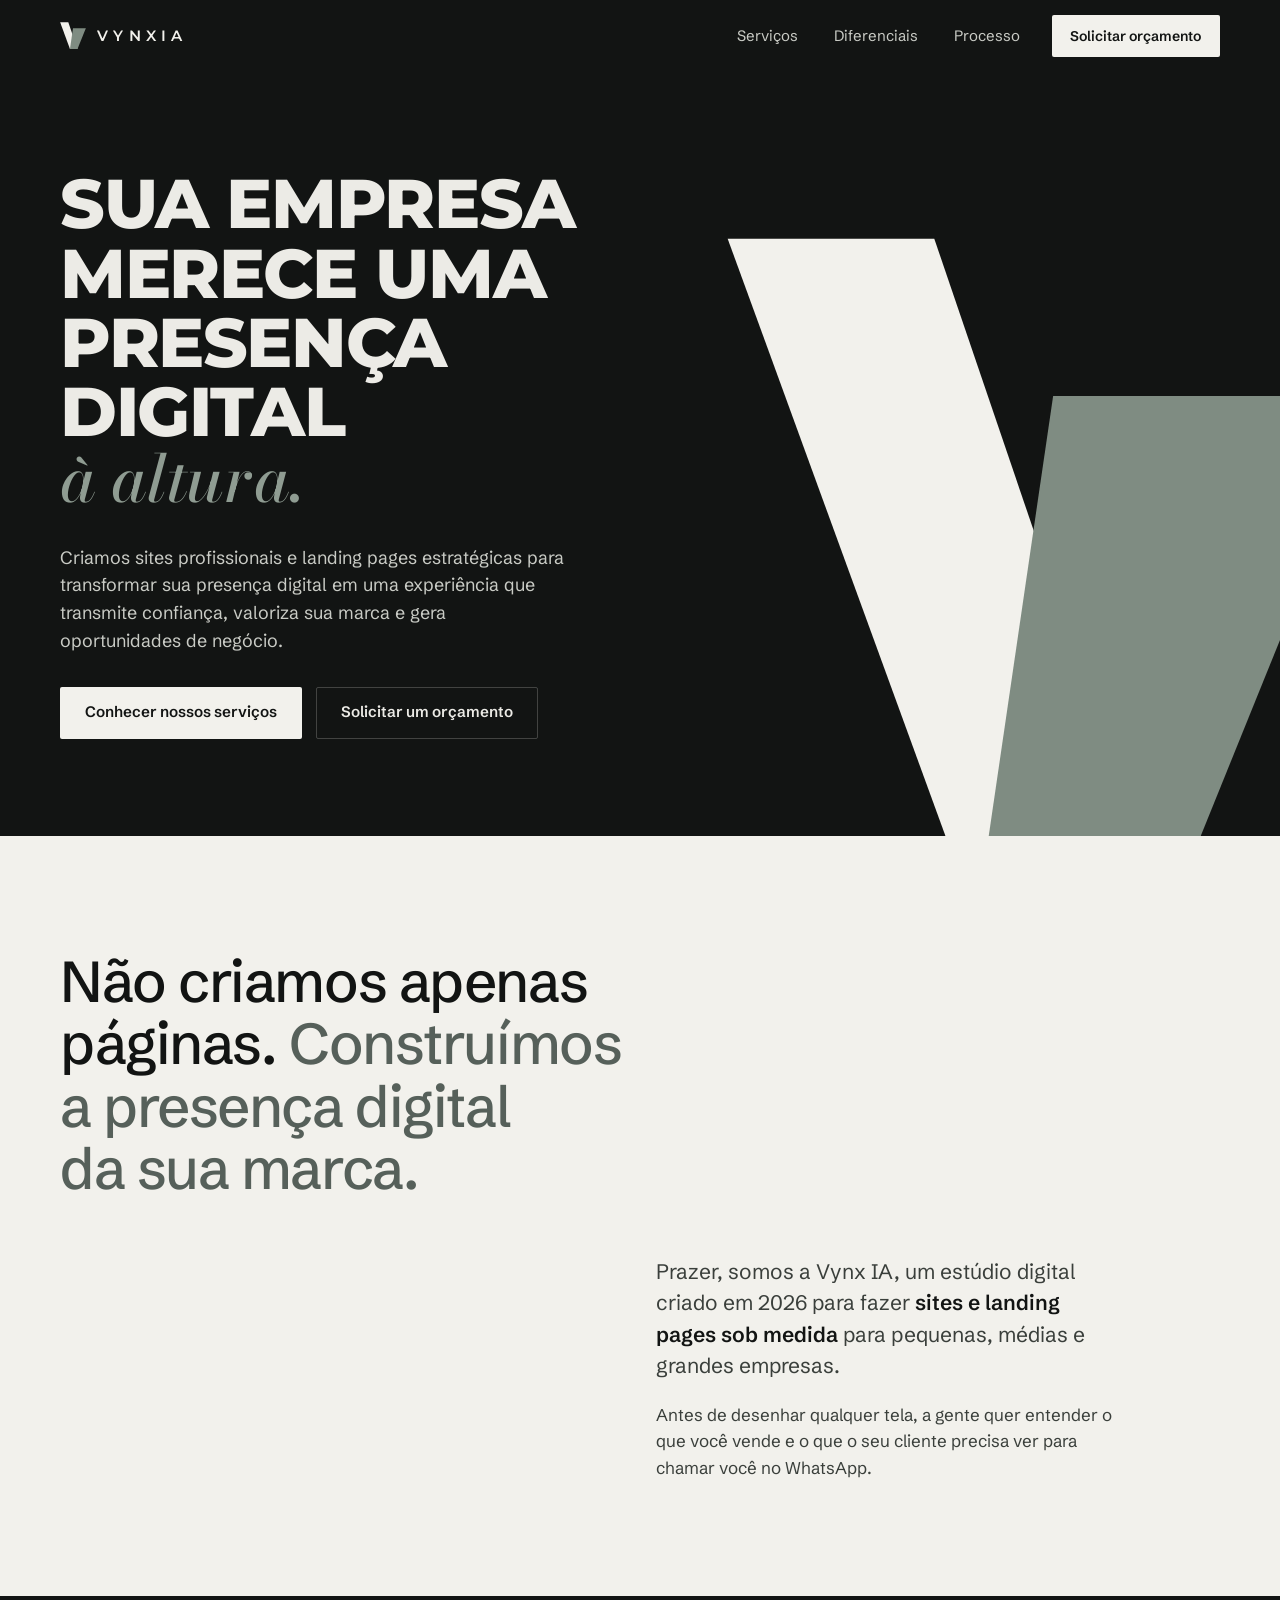
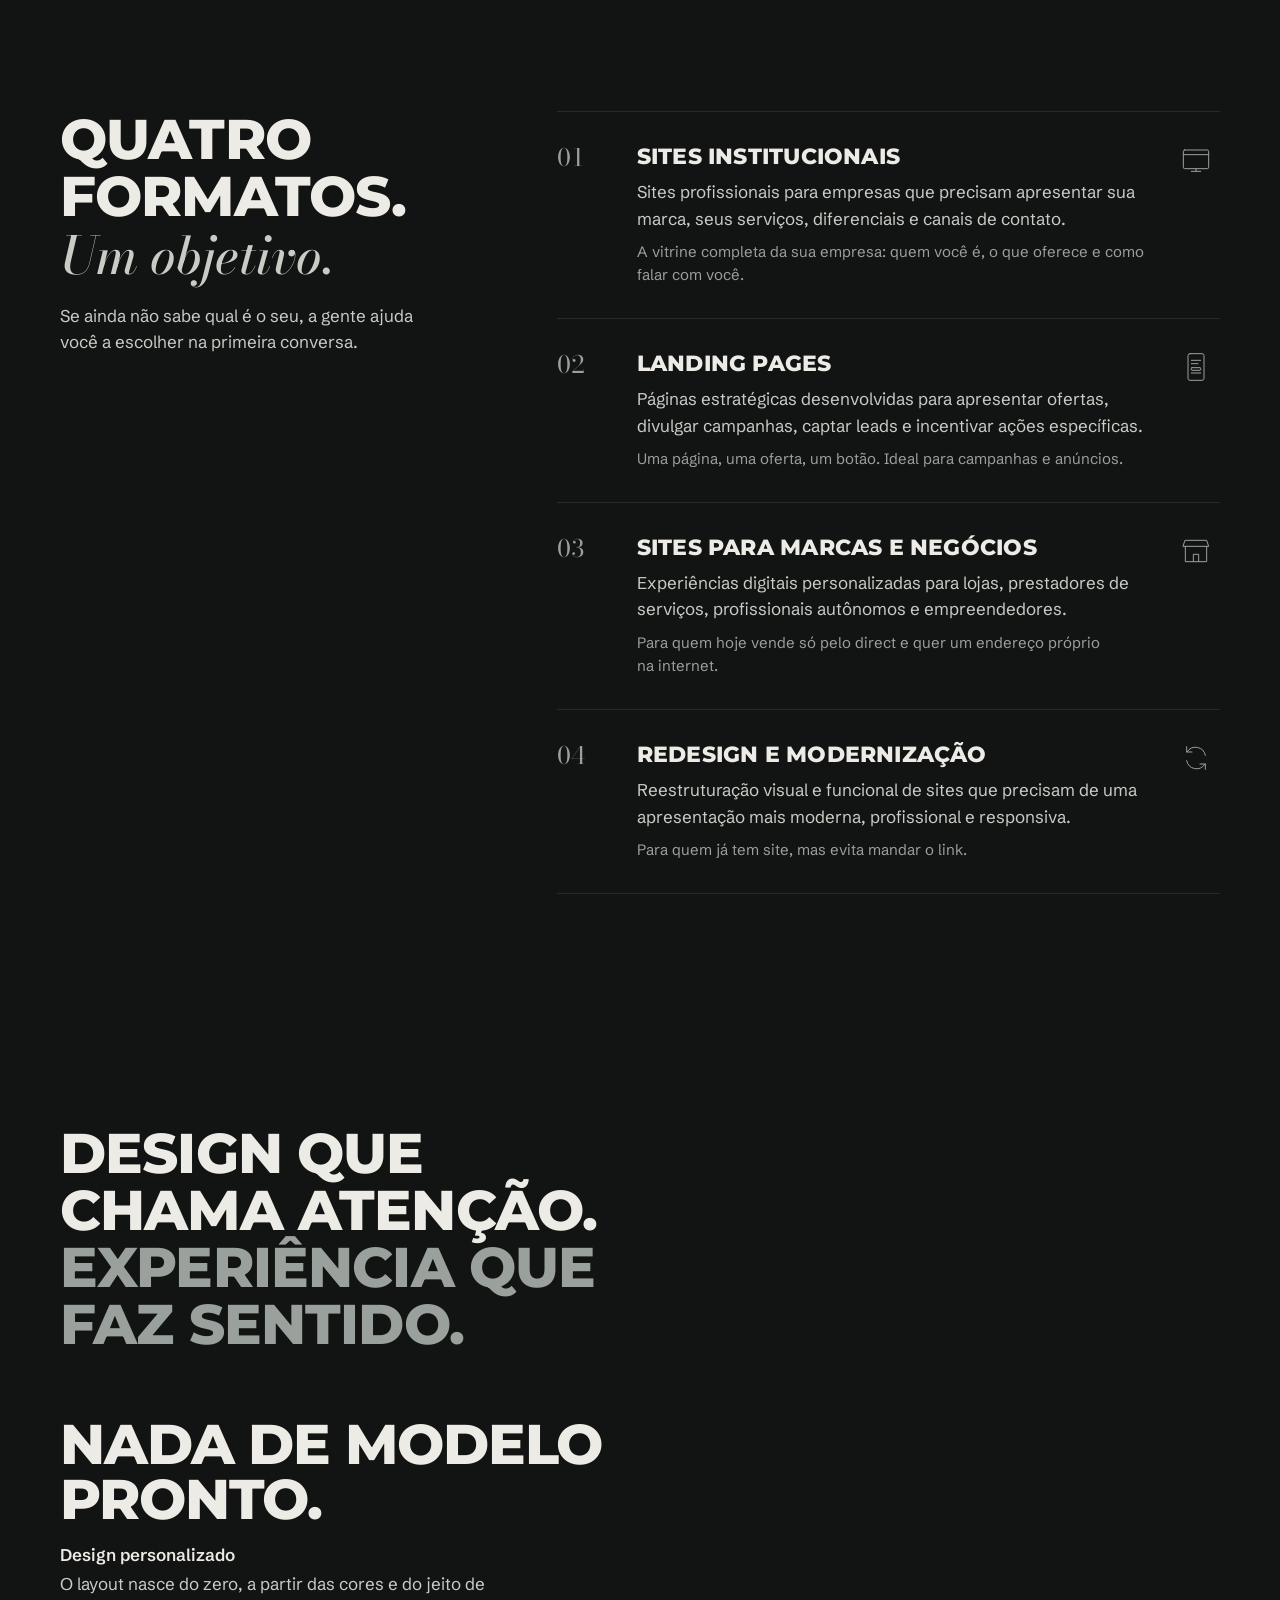
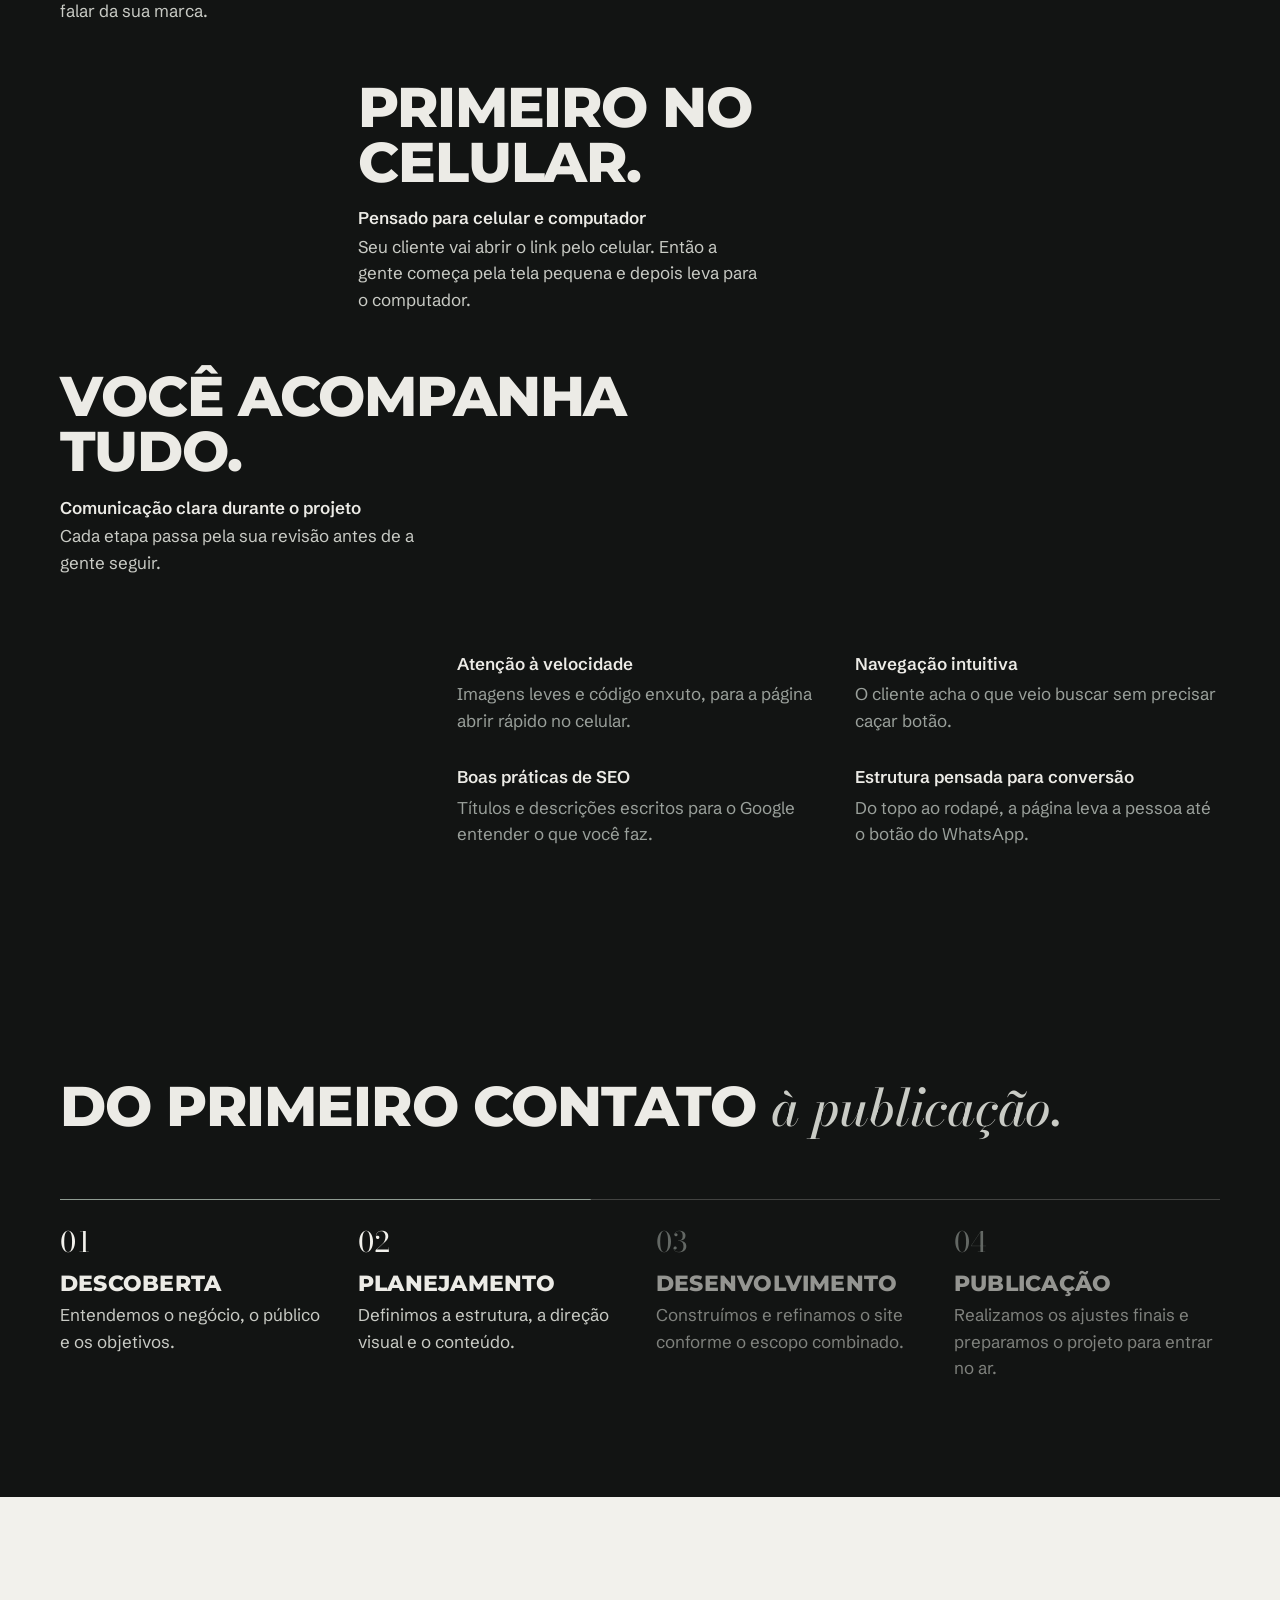
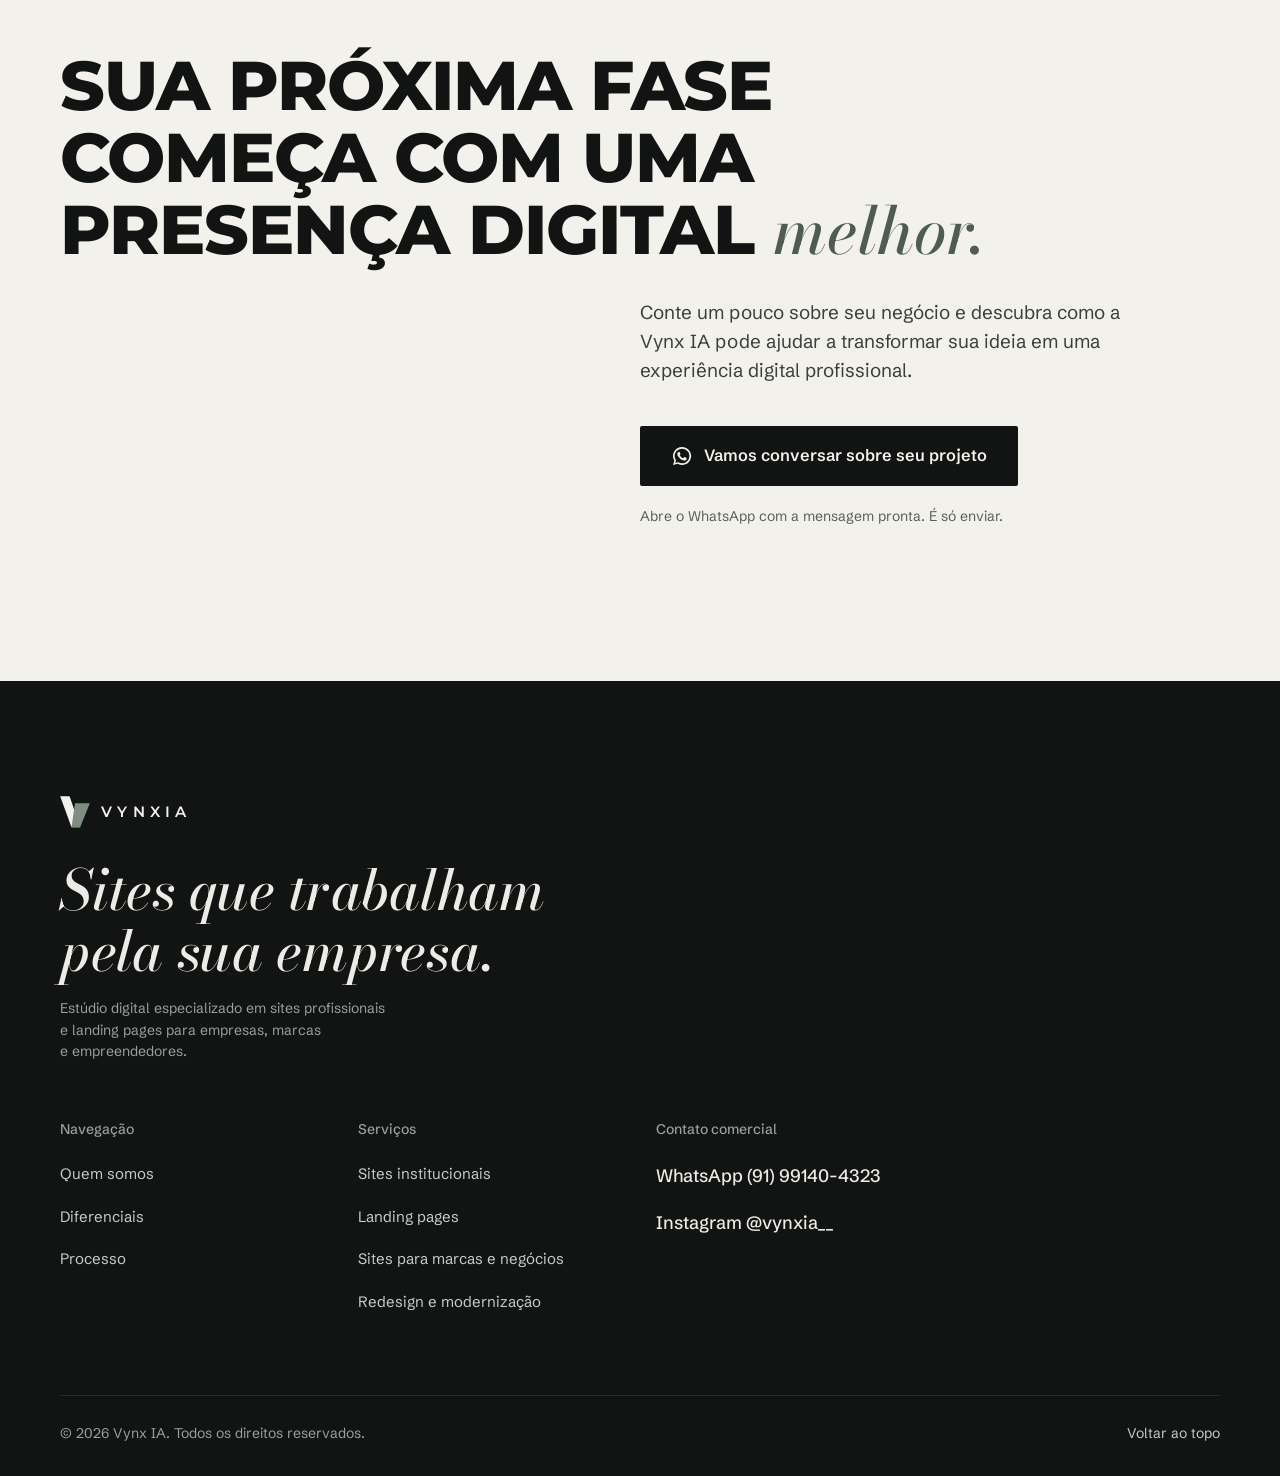
==== commit 74927351: "Remove the demo projects from the Vynx IA site The Projetos section and its nav/footer links stay hi" ====
--- a/vynx-ia-site/index.html
+++ b/vynx-ia-site/index.html
@@ -27,8 +27,6 @@
   <link rel="stylesheet" href="https://fonts.googleapis.com/css2?family=Bodoni+Moda:ital,opsz,wght@1,24,500&family=Montserrat:wght@800&family=Schibsted+Grotesk:wght@400..600&display=swap">
   <!-- Bodoni reto só para os numerais e Montserrat 600 só para a palavra VYNXIA -->
   <link rel="stylesheet" href="https://fonts.googleapis.com/css2?family=Bodoni+Moda:opsz,wght@6..96,400&family=Montserrat:wght@600&text=01234VYNXIA&display=swap">
-  <!-- Fontes das marcas fictícias do portfólio (apenas os caracteres usados nos mockups) -->
-  <link rel="stylesheet" href="https://fonts.googleapis.com/css2?family=Cormorant+Garamond:wght@500&family=Nunito:wght@800&family=Syne:wght@700&display=swap&text=ABCDEFGHIJKLMNOPQRSTUVWXYZabcdefghijklmnopqrstuvwxyz%C3%81%C3%82%C3%83%C3%87%C3%89%C3%8A%C3%8D%C3%93%C3%94%C3%95%C3%9A%C3%A1%C3%A2%C3%A3%C3%A7%C3%A9%C3%AA%C3%AD%C3%B3%C3%B4%C3%B5%C3%BA.%2C%20">
   <link rel="stylesheet" href="assets/css/styles.css">
 
   <script>
@@ -70,7 +68,7 @@
       <nav class="main-nav" aria-label="Navegação principal">
         <ul>
           <li><a href="#servicos">Serviços</a></li>
-          <li><a href="#projetos">Projetos</a></li>
+          <li data-projects-link hidden><a href="#projetos">Projetos</a></li>
           <li><a href="#diferenciais">Diferenciais</a></li>
           <li><a href="#processo">Processo</a></li>
         </ul>
@@ -90,7 +88,7 @@
     <nav aria-label="Menu principal">
       <ul class="mobile-menu-list">
         <li><a href="#servicos">Serviços</a></li>
-        <li><a href="#projetos">Projetos</a></li>
+        <li data-projects-link hidden><a href="#projetos">Projetos</a></li>
         <li><a href="#diferenciais">Diferenciais</a></li>
         <li><a href="#processo">Processo</a></li>
         <li><a href="#contato">Contato</a></li>
@@ -185,17 +183,16 @@
       </div>
     </section>
 
-    <!-- ============ 04 · Projetos ============ -->
-    <section class="section projects" id="projetos" aria-labelledby="proj-title">
+    <!-- ============ 04 · Projetos ============
+         Fica oculta enquanto assets/js/projects.js estiver vazio. Ao adicionar o primeiro
+         projeto real, a seção e os links "Projetos" do menu e do rodapé aparecem sozinhos. -->
+    <section class="section projects" id="projetos" aria-labelledby="proj-title" hidden data-projects-section>
       <div class="container">
         <div class="section-head proj-head">
           <h2 class="display" id="proj-title">Projetos digitais que valorizam marcas<span class="dot">.</span></h2>
-          <p class="section-intro">Os projetos abaixo são <strong>demonstrativos</strong>: marcas fictícias que a Vynx&nbsp;IA criou para mostrar como trabalha. Nenhum deles é de um cliente real.</p>
-        </div>
-
-        <div class="project-list" data-projects>
-          <noscript><p class="noscript-note">Ative o JavaScript para visualizar os projetos.</p></noscript>
-        </div>
+        </div>
+
+        <div class="project-list" data-projects></div>
       </div>
     </section>
 
@@ -308,7 +305,7 @@
         <h2 class="footer-title" id="f-nav">Navegação</h2>
         <ul>
           <li><a href="#posicionamento">Quem somos</a></li>
-          <li><a href="#projetos">Projetos</a></li>
+          <li data-projects-link hidden><a href="#projetos">Projetos</a></li>
           <li><a href="#diferenciais">Diferenciais</a></li>
           <li><a href="#processo">Processo</a></li>
         </ul>
--- a/vynx-ia-site/assets/css/styles.css
+++ b/vynx-ia-site/assets/css/styles.css
@@ -469,7 +469,6 @@
 }
 
 /* ---------- 03 · Serviços ---------- */
-.services { padding-bottom: var(--space-s); }
 .serv-grid { display: grid; gap: 2.5rem; }
 .services .section-head { margin-bottom: 0; }
 @media (min-width: 960px) {
@@ -545,10 +544,7 @@
 }
 
 /* ---------- 04 · Projetos ---------- */
-.projects { padding-top: var(--space-s); }
 .proj-head { max-width: none; }
-.proj-head .section-intro { max-width: 56ch; }
-.noscript-note { color: var(--muted); }
 
 .project-list { display: grid; gap: clamp(3.5rem, 7vw, 6rem); }
 @media (min-width: 960px) {
@@ -556,7 +552,7 @@
   .project--feature { grid-column: 1 / -1; }
 }
 
-/* Placa lisa na cor da marca do projeto; o aparelho sobe da borda inferior */
+/* Placa lisa na cor da marca do cliente; o aparelho sobe da borda inferior */
 .project-media {
   position: relative;
   display: flex;
@@ -626,11 +622,6 @@
 
 .project-info { display: grid; gap: 0.5rem; margin-top: 1.25rem; }
 .project-meta { font-size: var(--fs-small); color: var(--muted); }
-.project-demo { color: var(--text); font-weight: 600; }
-@media (min-width: 960px) {
-  .project--feature .project-demo { display: block; }
-  .project--feature .project-sep { display: none; }
-}
 .project-title {
   font-family: var(--f-display);
   font-weight: 800;
@@ -647,164 +638,6 @@
   .project--feature .project-title { grid-column: 4 / span 4; }
   .project--feature .project-summary { grid-column: 8 / -1; }
 }
-
-/* Mini-sites dos conceitos, dimensionados pela largura da tela do aparelho */
-.mini {
-  container-type: inline-size;
-  position: relative;
-  width: 100%; height: 100%;
-  overflow: hidden;
-  background: var(--mini-bg);
-  color: var(--mini-fg);
-  font-family: var(--f-body);
-}
-.mini-nav {
-  position: relative;
-  z-index: 2;
-  display: flex;
-  align-items: center;
-  gap: 4cqw;
-  padding: 3.2cqw 5cqw;
-  font-size: 1.55cqw;
-}
-.mini-logo { margin-right: auto; font-family: var(--f-display); font-weight: 800; font-size: 1.9cqw; letter-spacing: 0.08em; text-transform: uppercase; }
-.mini-nav span { color: var(--mini-muted); }
-.mini-hero { position: relative; display: grid; height: calc(100% - 9.6cqw); }
-.mini--split .mini-hero { grid-template-columns: 1fr 1fr; }
-.mini-copy { position: relative; z-index: 2; display: flex; flex-direction: column; align-items: flex-start; padding: 6cqw 5cqw; }
-.mini--center .mini-copy { align-items: center; justify-content: center; padding-top: 0; text-align: center; }
-.mini-eyebrow { margin-bottom: 1.6cqw; font-size: 1.45cqw; color: var(--mini-accent); }
-.mini-h { max-width: 14ch; font-family: var(--f-display); font-weight: 800; font-size: 4.8cqw; line-height: 1.04; letter-spacing: -0.02em; }
-.mini--center .mini-h { max-width: 12ch; font-size: 6cqw; }
-.mini-text { display: block; max-width: 32ch; margin-top: 2cqw; font-size: 1.5cqw; line-height: 1.45; color: var(--mini-muted); }
-.mini-btn {
-  margin-top: 3.4cqw;
-  padding: 1.5cqw 2.6cqw;
-  border-radius: 0.8cqw;
-  background: var(--mini-fg);
-  color: var(--mini-bg);
-  font-size: 1.5cqw;
-  font-weight: 600;
-}
-.mini-link {
-  margin-top: 3.4cqw;
-  font-size: 1.5cqw;
-  font-weight: 600;
-  text-decoration: underline;
-  text-underline-offset: 0.5cqw;
-  text-decoration-thickness: 0.15cqw;
-}
-.mini-art { position: relative; overflow: hidden; }
-
-/* lookbook: marca grande e grade de peças */
-.mini--lookbook .mini-h { display: block; max-width: none; padding: 2cqw 5cqw 0; font-size: 6cqw; }
-.mini-pieces { display: grid; grid-template-columns: repeat(4, minmax(0, 1fr)); gap: 1.5cqw; padding: 3cqw 5cqw 0; }
-.mini-piece {
-  position: relative;
-  aspect-ratio: 3 / 4;
-  border-radius: 0.6cqw;
-  background: repeating-linear-gradient(90deg, rgba(0, 0, 0, 0.04) 0 1px, transparent 1px 3px), var(--tone);
-}
-.mini-piece span { position: absolute; left: 1.2cqw; bottom: 1cqw; font-size: 1.3cqw; font-weight: 600; color: #1f2a2e; }
-.mini--lookbook .mini-btn { display: block; margin: 3cqw 5cqw 0; text-align: center; }
-
-/* list: a lista vem primeiro e o agendamento vira uma barra de largura total */
-.mini--list .mini-h { display: block; max-width: none; padding: 1cqw 5cqw 0; font-size: 4cqw; }
-.mini--list .mini-list { margin: 2cqw 5cqw 0; }
-.mini--list .mini-text { padding: 0 5cqw; }
-.mini-bar {
-  display: block;
-  margin-top: 3cqw;
-  padding: 2cqw;
-  background: var(--mini-accent);
-  color: #fff;
-  text-align: center;
-  font-size: 1.6cqw;
-  font-weight: 700;
-}
-.mini--center .mini-art { position: absolute; inset: 0; z-index: 0; }
-
-/* Cada marca fictícia tem a própria tipografia */
-.mini--font-garamond .mini-h,
-.mini--font-garamond .mini-logo { font-family: "Cormorant Garamond", var(--f-serif); font-weight: 500; text-transform: none; letter-spacing: 0; }
-.mini--font-garamond .mini-h { font-size: 5.4cqw; line-height: 1.05; }
-.mini--font-syne .mini-h,
-.mini--font-syne .mini-logo { font-family: "Syne", var(--f-display); font-weight: 700; }
-.mini--font-nunito .mini-h,
-.mini--font-nunito .mini-logo { font-family: "Nunito", var(--f-display); font-weight: 800; }
-
-.art-arch {
-  margin: 0 5cqw 5cqw 0;
-  border-radius: 1cqw;
-  background:
-    linear-gradient(90deg, transparent 18%, rgba(29, 31, 28, 0.08) 18% 19%, transparent 19% 49%, rgba(29, 31, 28, 0.08) 49% 50%, transparent 50%),
-    linear-gradient(180deg, #d5cdbf 0 58%, #bfb39f 58% 100%);
-}
-.art-arch::before {
-  content: "";
-  position: absolute;
-  left: 24%; bottom: 0;
-  width: 36%; height: 72%;
-  border-radius: 999px 999px 0 0;
-  background: linear-gradient(180deg, #8d8270, #6e6455);
-}
-.art-arch::after {
-  content: "";
-  position: absolute;
-  right: 10%; bottom: 0;
-  width: 22%; height: 44%;
-  background: #f2efe8;
-}
-.art-waves {
-  /* uma linha de horizonte, nada mais */
-  background:
-    linear-gradient(180deg, transparent 74%, rgba(243, 239, 231, 0.14) 74% calc(74% + 1px), transparent calc(74% + 1px)),
-    var(--mini-bg);
-}
-.mini-list li {
-  display: flex;
-  justify-content: space-between;
-  padding: 2cqw 0;
-  border-bottom: 1px solid rgba(24, 48, 43, 0.12);
-  font-size: 1.6cqw;
-  font-weight: 600;
-  color: var(--mini-fg);
-}
-.mini-list li::after { content: "›"; color: var(--mini-accent); }
-
-/* versão celular do mini-site */
-.mini--phone .mini-nav { padding: 12cqw 7cqw 5cqw; font-size: 5cqw; }
-.mini--phone .mini-nav span { display: none; }
-.mini--phone .mini-nav::after {
-  content: "";
-  width: 7cqw; height: 4cqw;
-  background:
-    linear-gradient(currentColor 0 0) top / 100% 1px no-repeat,
-    linear-gradient(currentColor 0 0) bottom / 100% 1px no-repeat;
-}
-.mini--phone .mini-logo { font-size: 5.4cqw; }
-.mini--phone .mini-hero { display: flex; flex-direction: column; height: auto; }
-.mini--phone .mini-copy { padding: 6cqw 7cqw; }
-.mini--phone .mini-eyebrow { margin-bottom: 3cqw; font-size: 4.4cqw; }
-.mini--phone .mini-h { font-size: 11cqw; }
-.mini--phone.mini--font-garamond .mini-h { font-size: 12cqw; }
-.mini--phone .mini-text { margin-top: 4cqw; font-size: 4.2cqw; }
-.mini--phone .mini-btn { margin-top: 7cqw; padding: 4cqw 6cqw; border-radius: 2cqw; font-size: 4.4cqw; }
-.mini--phone .mini-link { margin-top: 7cqw; font-size: 4.4cqw; text-underline-offset: 1.2cqw; text-decoration-thickness: 0.4cqw; }
-.mini--phone.mini--lookbook .mini-h { padding: 1cqw 7cqw 0; font-size: 10cqw; line-height: 1.02; }
-.mini--phone .mini-pieces { grid-template-columns: repeat(2, minmax(0, 1fr)); gap: 3cqw; padding: 6cqw 7cqw 0; }
-.mini--phone .mini-piece { border-radius: 1.5cqw; }
-.mini--phone .mini-piece span { left: 2.6cqw; bottom: 2.2cqw; font-size: 3.4cqw; }
-.mini--phone.mini--lookbook .mini-btn { margin: 5cqw 7cqw 0; }
-.mini--phone.mini--list .mini-h { padding: 3cqw 7cqw 0; font-size: 10cqw; }
-.mini--phone.mini--list .mini-list { margin: 3cqw 7cqw 0; }
-.mini--phone.mini--list .mini-text { padding: 0 7cqw; }
-.mini--phone .mini-bar { margin-top: 6cqw; padding: 5cqw 7cqw; font-size: 4.4cqw; }
-.mini--phone .mini-art { position: relative; inset: auto; height: 70cqw; margin: 4cqw 7cqw 0; border-radius: 3cqw; }
-.mini--phone .mini-list li { padding: 3.6cqw 0; font-size: 4.4cqw; }
-.mini--phone.mini--center .mini-art { position: absolute; inset: 0; height: 100%; margin: 0; border-radius: 0; }
-.mini--phone.mini--center .mini-hero { position: absolute; inset: 0; display: grid; place-items: center; height: auto; }
-.mini--phone.mini--center .mini-copy { padding: 22cqw 7cqw 0; }
 
 /* ---------- 05 · Diferenciais ---------- */
 .dif-main { display: grid; gap: 3.5rem; margin-bottom: var(--space-s); }
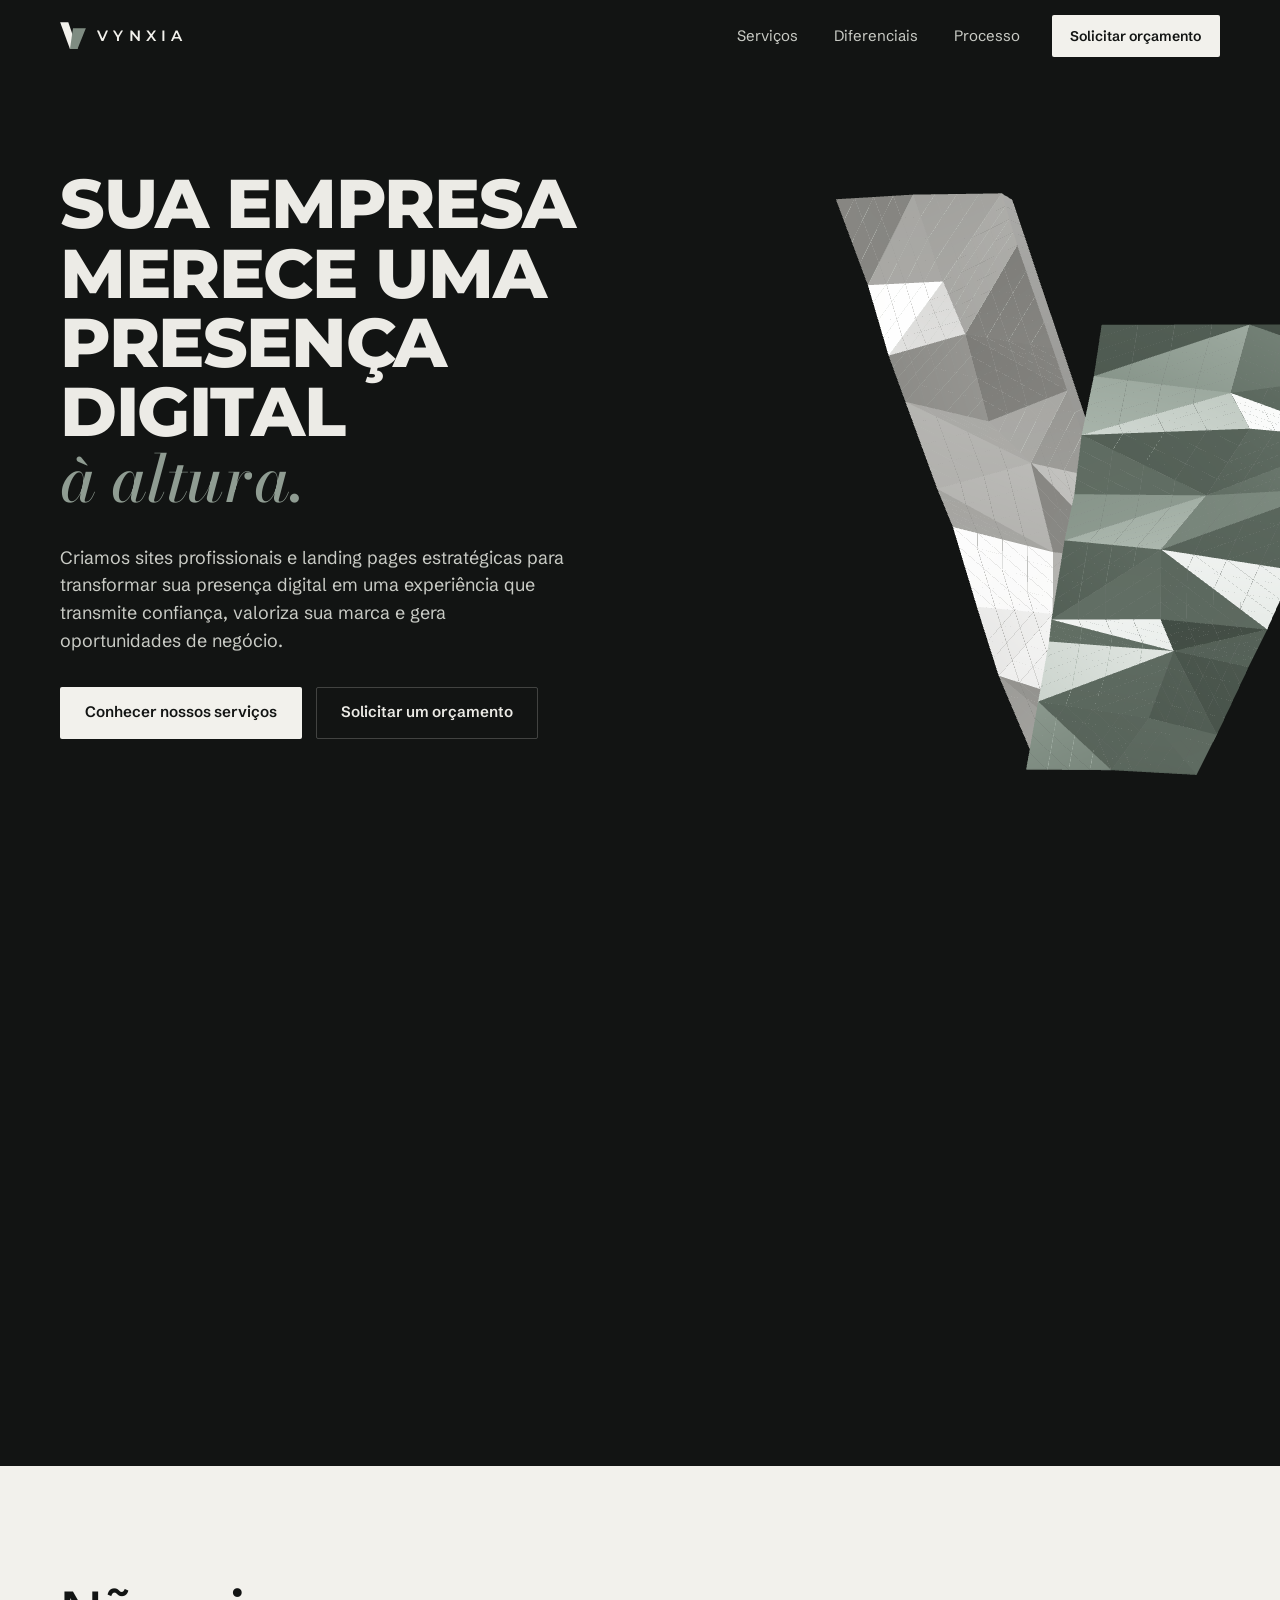
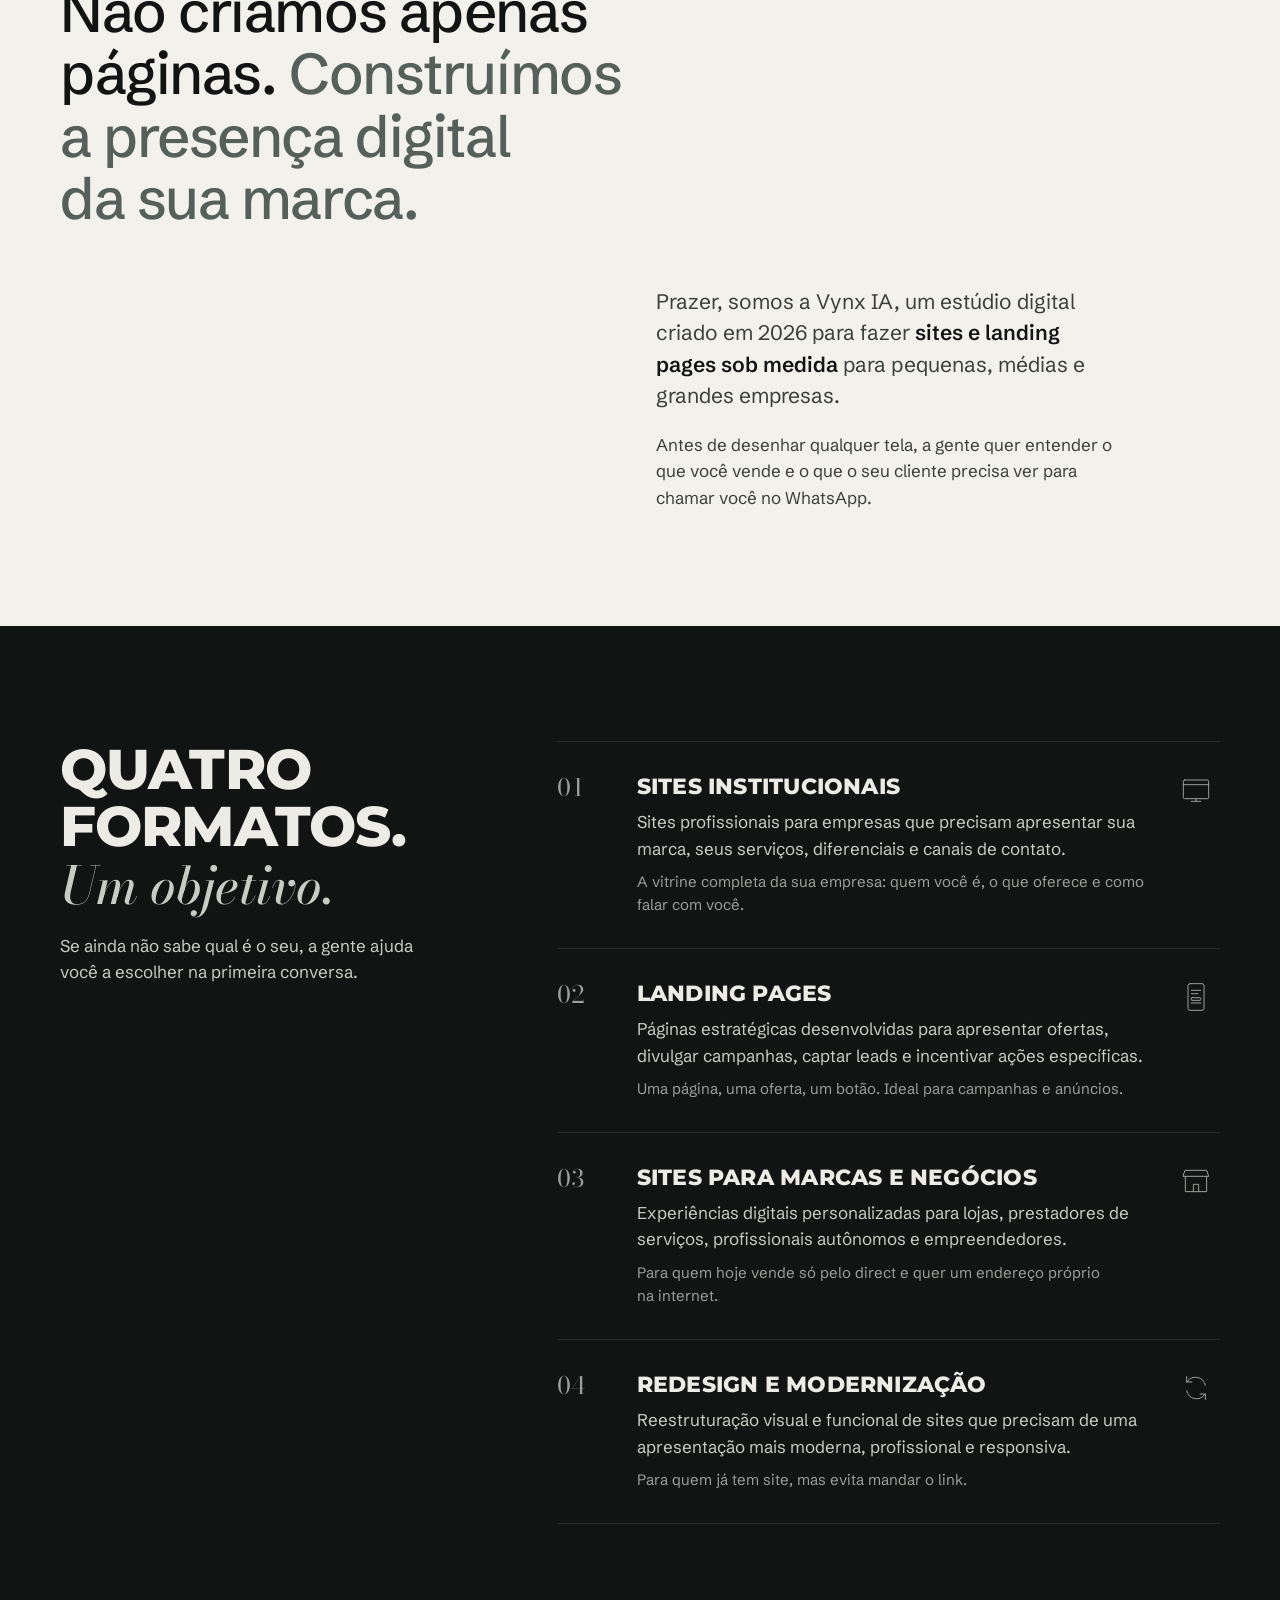
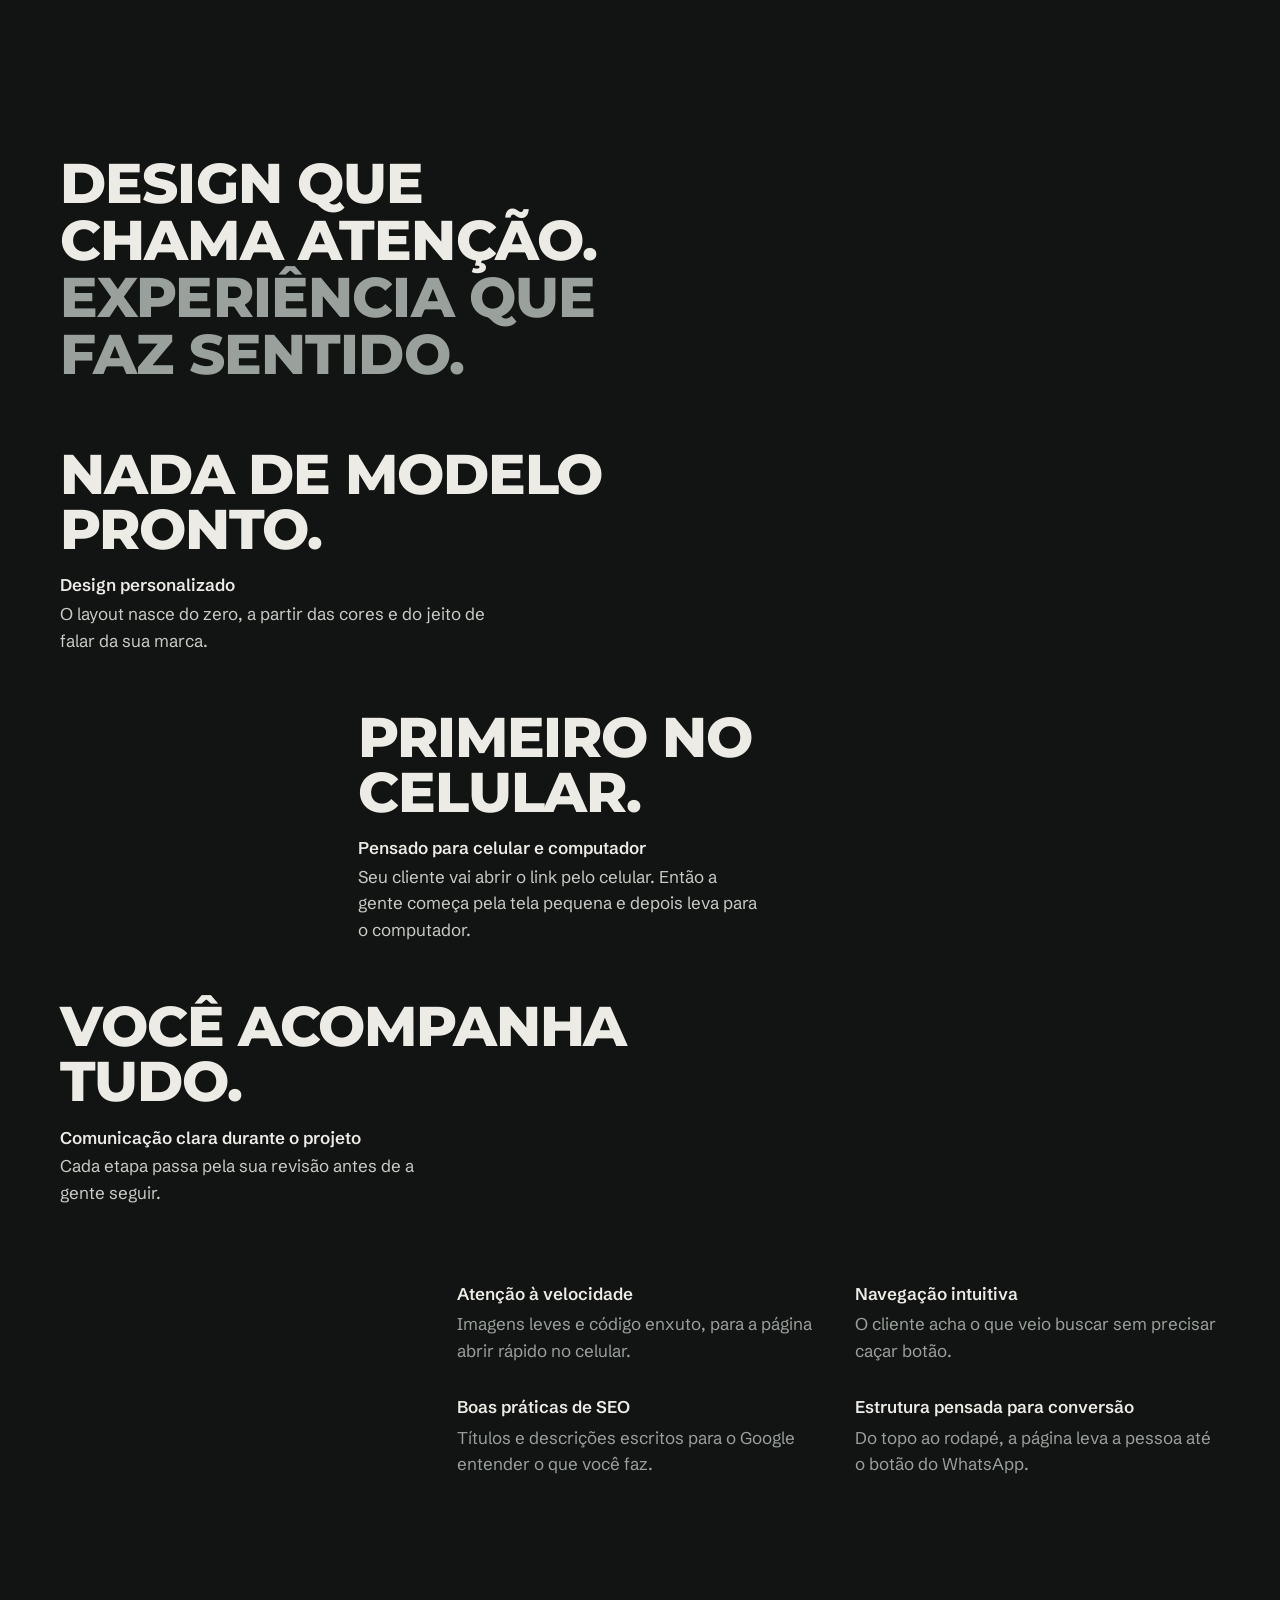
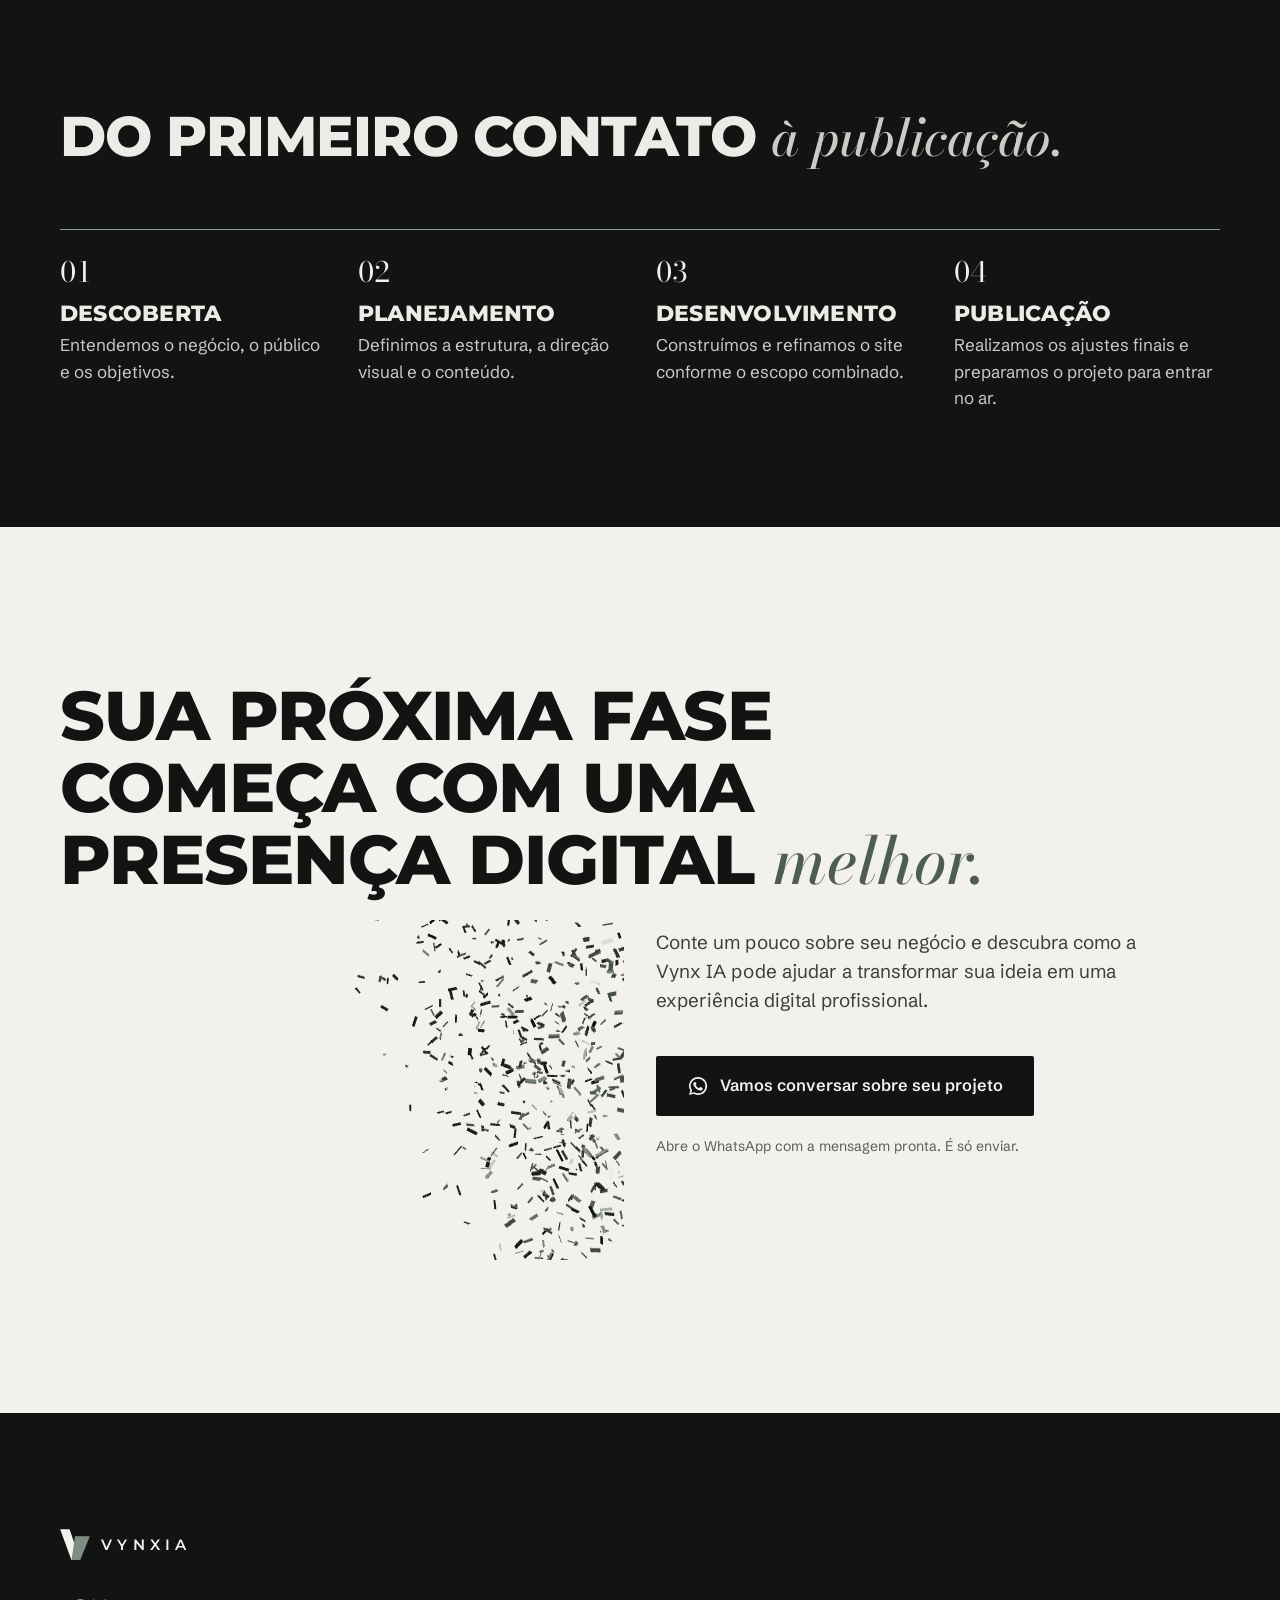
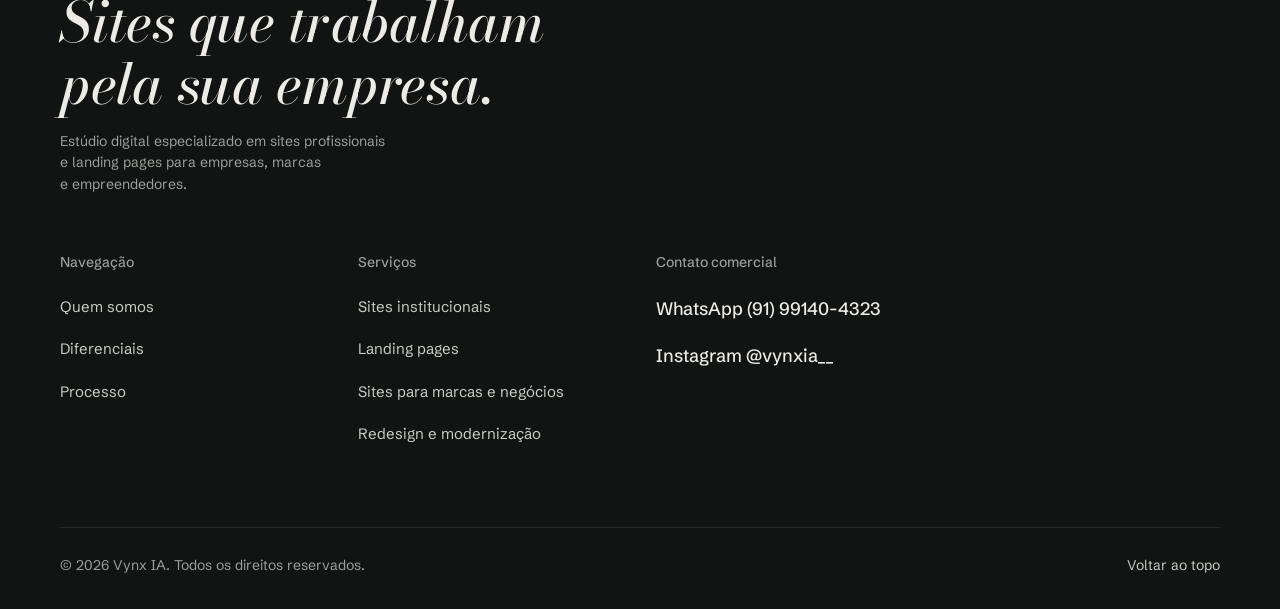
==== commit 9283491d: "Add real-time 3D brand V to the Vynx IA site The hero V is built from faceted metallic shards (three" ====
--- a/vynx-ia-site/index.html
+++ b/vynx-ia-site/index.html
@@ -120,6 +120,8 @@
           </div>
         </div>
       </div>
+      <!-- V em 3D (three.js), carregado depois da página; o SVG abaixo é a versão sem 3D -->
+      <div class="hero-3d" aria-hidden="true" data-hero-3d></div>
       <svg class="hero-mark" viewBox="0 0 360 378" aria-hidden="true" focusable="false"><path class="hm-a" d="M2 2h113l127 373H138z"/><path class="hm-b" d="M180 88h178L242 375H138z"/></svg>
     </section>
 
@@ -277,6 +279,10 @@
     <section class="cta on-paper" id="contato" aria-labelledby="cta-title">
       <div class="container">
         <h2 class="display cta-title" id="cta-title">Sua próxima fase começa com uma presença digital <span class="serif" data-tail>melhor.</span></h2>
+        <div class="cta-body">
+        <!-- V em 3D que se remonta aqui, só no computador -->
+        <div class="cta-3d" aria-hidden="true" data-cta-3d></div>
+        <div class="cta-copy">
         <p class="cta-text">Conte um pouco sobre seu negócio e descubra como a Vynx&nbsp;IA pode ajudar a transformar sua ideia em uma experiência digital profissional.</p>
         <div class="cta-actions">
           <a class="btn btn--dark btn--large" href="https://wa.me/5591991404323?text=Oi!%20Vim%20pelo%20site%20da%20Vynx%20IA%20e%20quero%20conversar%20sobre%20um%20site%20para%20a%20minha%20empresa." target="_blank" rel="noopener" data-contact="projeto">
@@ -284,6 +290,8 @@
             <span>Vamos conversar sobre seu projeto</span>
           </a>
           <p class="cta-note" data-contact-note>Abre o WhatsApp com a mensagem pronta. É&nbsp;só enviar.</p>
+        </div>
+        </div>
         </div>
       </div>
     </section>
--- a/vynx-ia-site/assets/css/styles.css
+++ b/vynx-ia-site/assets/css/styles.css
@@ -448,7 +448,24 @@
   .hero-actions { margin-top: 1.5rem; }
 }
 
-/* Única entrada do herói: o V se monta e "à altura." pousa. Só CSS, não espera o JavaScript. */
+/* V em 3D: aparece por cima do SVG quando o primeiro quadro fica pronto */
+.hero-3d {
+  position: absolute;
+  inset: 0;
+  z-index: 0;
+  pointer-events: none;
+  opacity: 0;
+  transition: opacity 0.9s var(--ease-out);
+}
+.hero-3d canvas { display: block; width: 100%; height: 100%; }
+.hero-3d.is-ready { opacity: 0.38; } /* no celular fica atrás do título: esmaecido para manter a leitura */
+.hero-3d.is-lost { display: none; }
+@media (min-width: 960px) {
+  .hero-3d.is-ready { opacity: 1; }
+  .hero.has-3d .hero-mark { opacity: 0; transition: opacity 0.6s var(--ease-out); }
+}
+
+/* Entrada do herói sem 3D: o V se monta e "à altura." pousa. Só CSS, não espera o JavaScript. */
 @media (prefers-reduced-motion: no-preference) {
   .hero-title .serif { animation: vx-land var(--t-enter) var(--ease-out) 0.25s both; }
   .hero-mark .hm-a { animation: vx-fade 0.5s ease-out 0.1s both; }
@@ -704,15 +721,30 @@
 
 /* ---------- 07 · Chamada comercial ---------- */
 .cta { padding-block: var(--space-l); }
+/* V em 3D que se remonta na chamada final (só no computador, na coluna livre à esquerda) */
+.cta-3d { display: none; }
+@media (min-width: 960px) {
+  .cta-body { display: grid; grid-template-columns: repeat(2, minmax(0, 1fr)); column-gap: 2rem; align-items: start; }
+  .cta-3d {
+    display: block;
+    align-self: stretch;
+    min-height: 340px;
+    margin-top: 1.5rem;
+    pointer-events: none;
+    opacity: 0;
+    transition: opacity 0.9s var(--ease-out);
+  }
+  .cta-3d.is-ready { opacity: 1; }
+  .cta-3d.is-lost { opacity: 0; }
+  .cta-3d canvas { display: block; width: 100%; height: 100%; }
+  .cta-copy { grid-column: 2; }
+}
 .cta-title { font-size: var(--fs-cta); line-height: 1.04; }
 .cta-title .serif { font-size: 0.95em; color: var(--sage-ink); }
 .cta-text { max-width: 46ch; margin-top: 2rem; color: var(--text-soft); font-size: clamp(1.02rem, 1.5vw, 1.18rem); }
 .cta-actions { display: flex; flex-wrap: wrap; align-items: center; gap: 1.25rem 2rem; margin-top: 2.5rem; }
 .cta-note { font-size: var(--fs-small); color: var(--muted); }
-@media (min-width: 960px) {
-  .cta-text,
-  .cta-actions { margin-left: 50%; }
-}
+
 @media (max-width: 479px) {
   .cta-actions .btn { width: 100%; }
 }
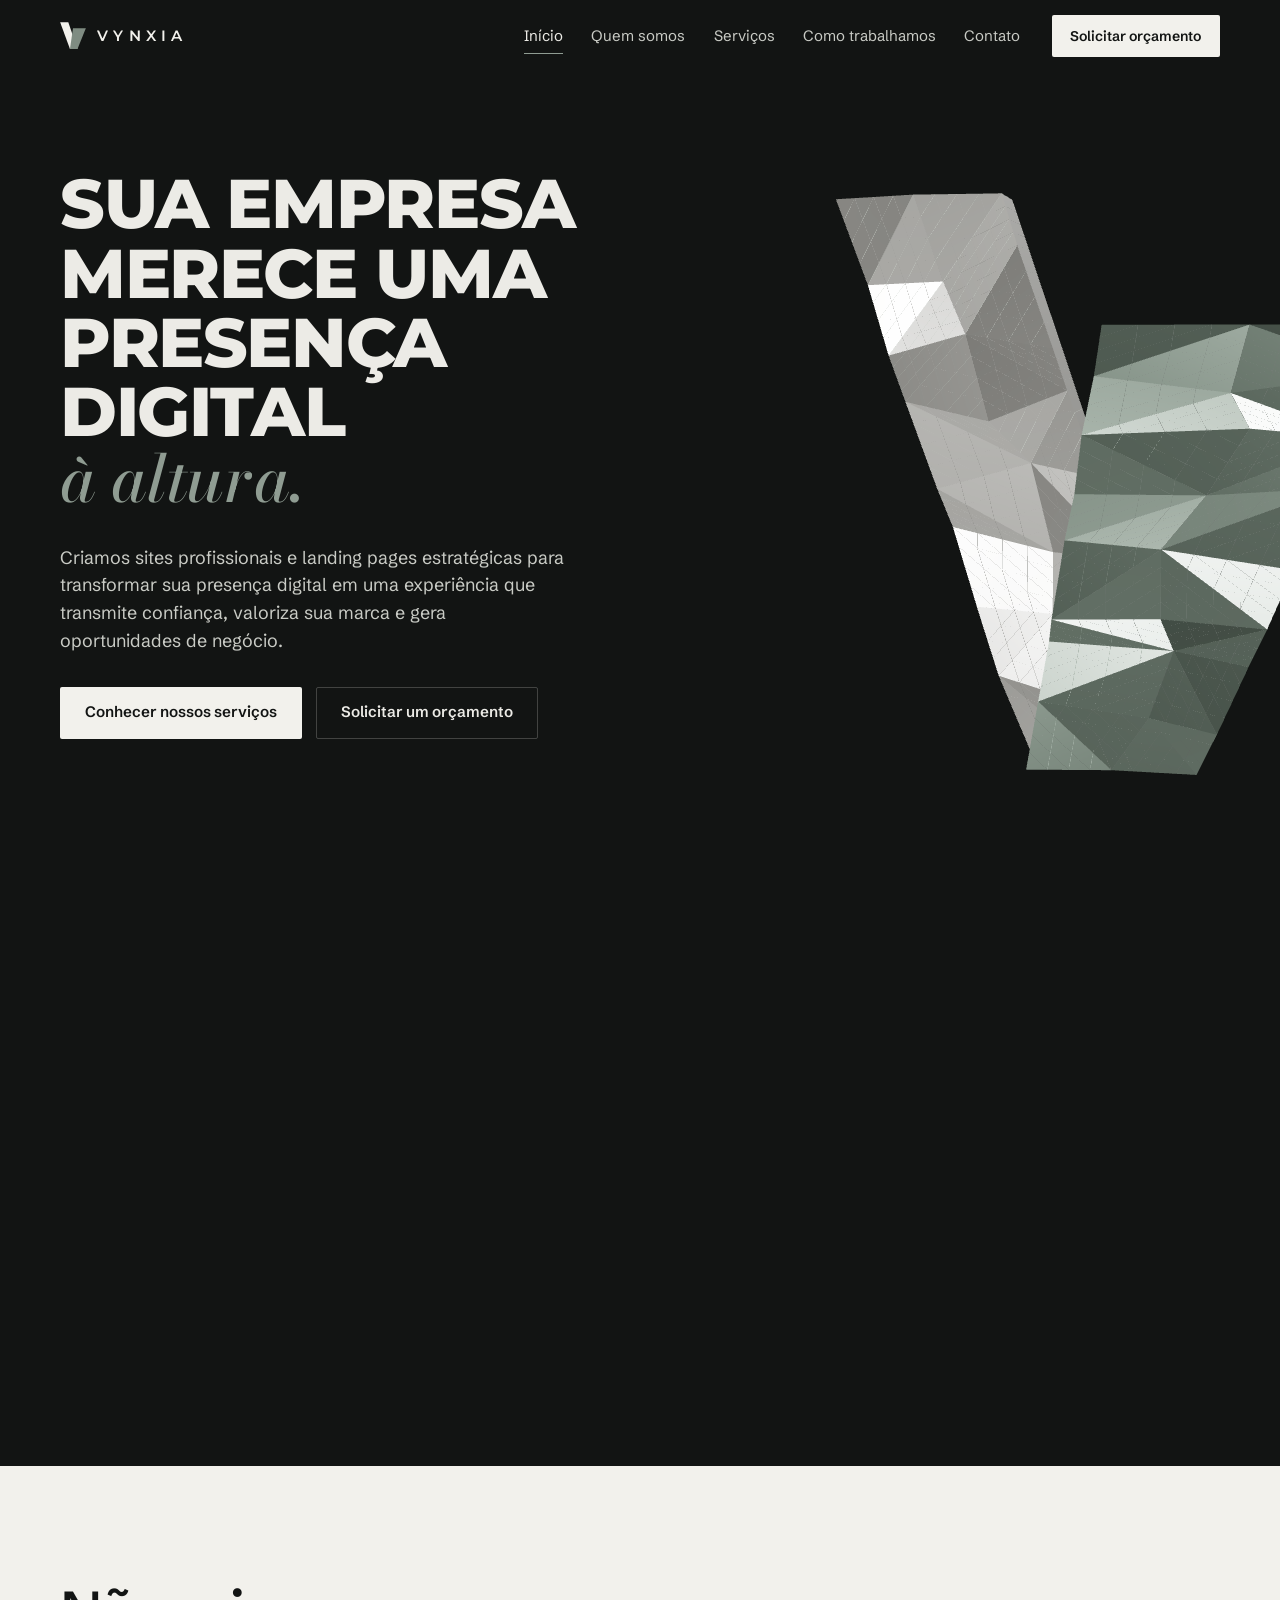
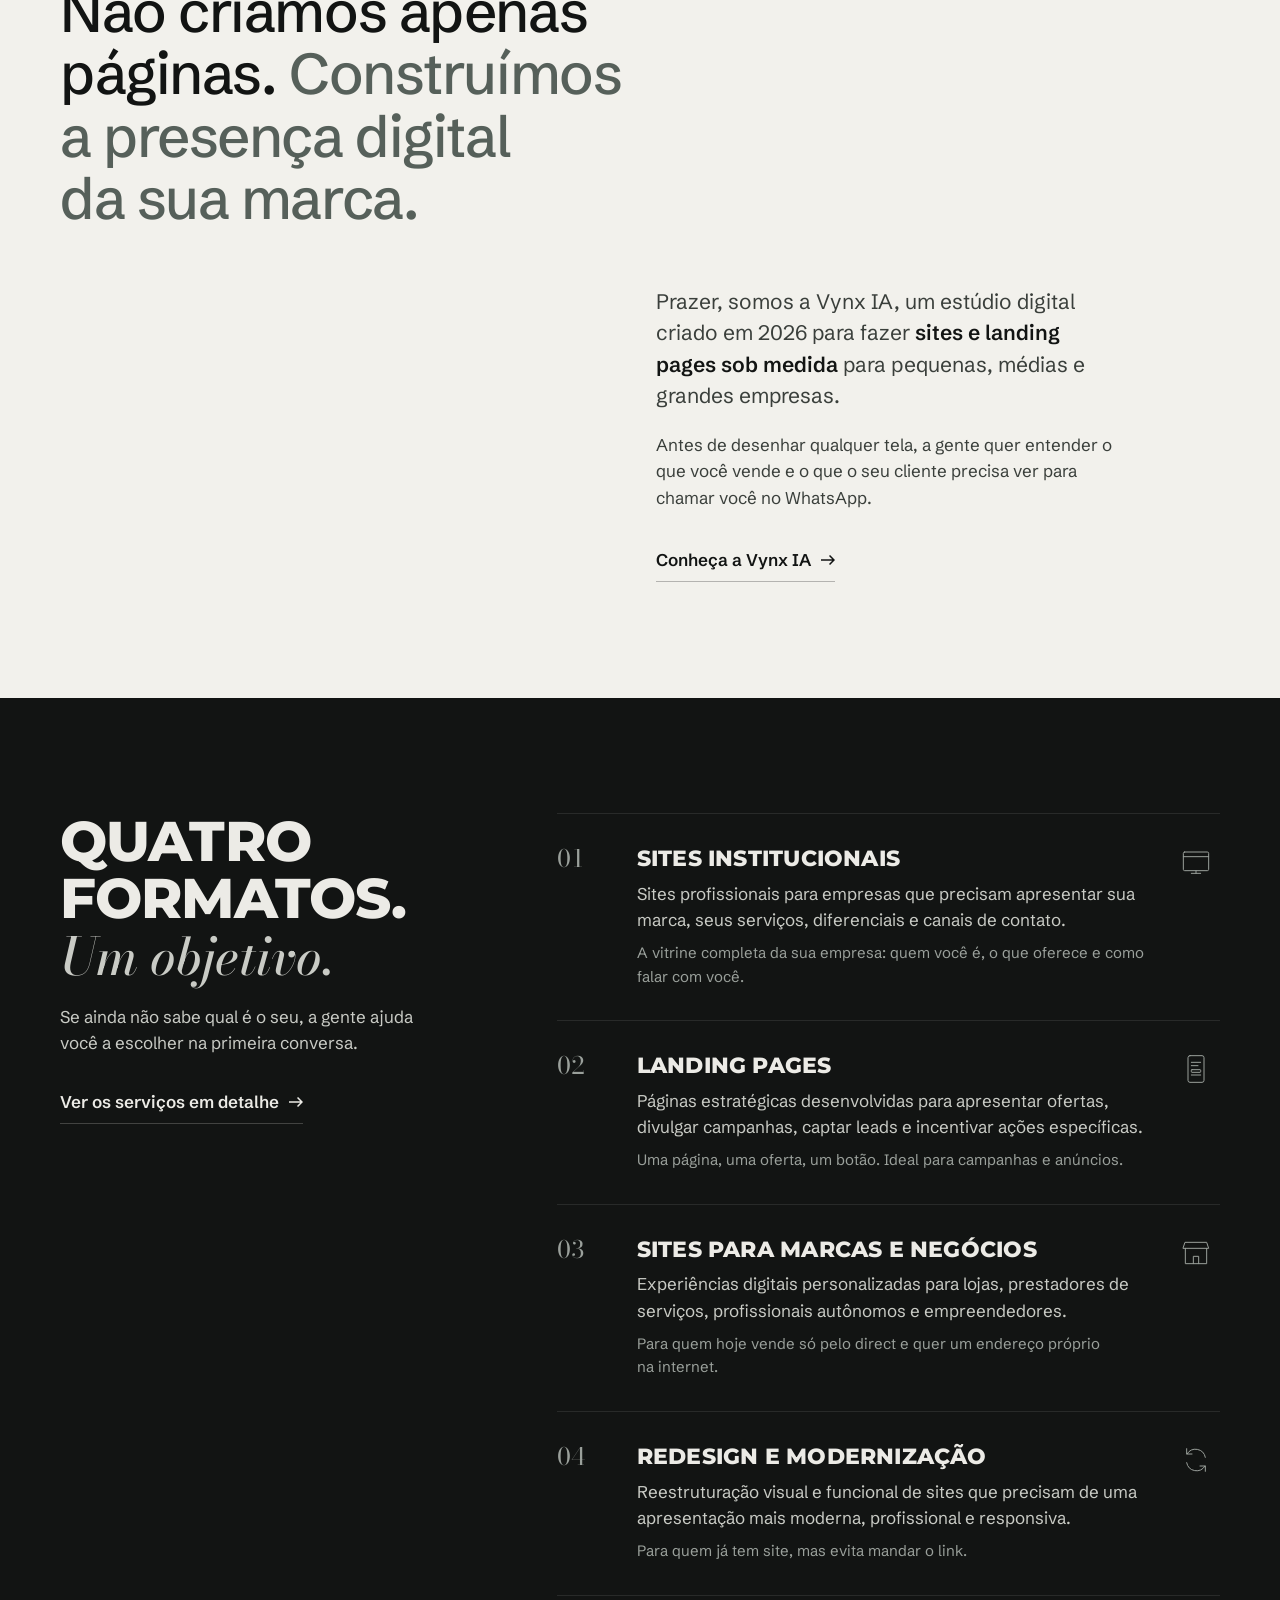
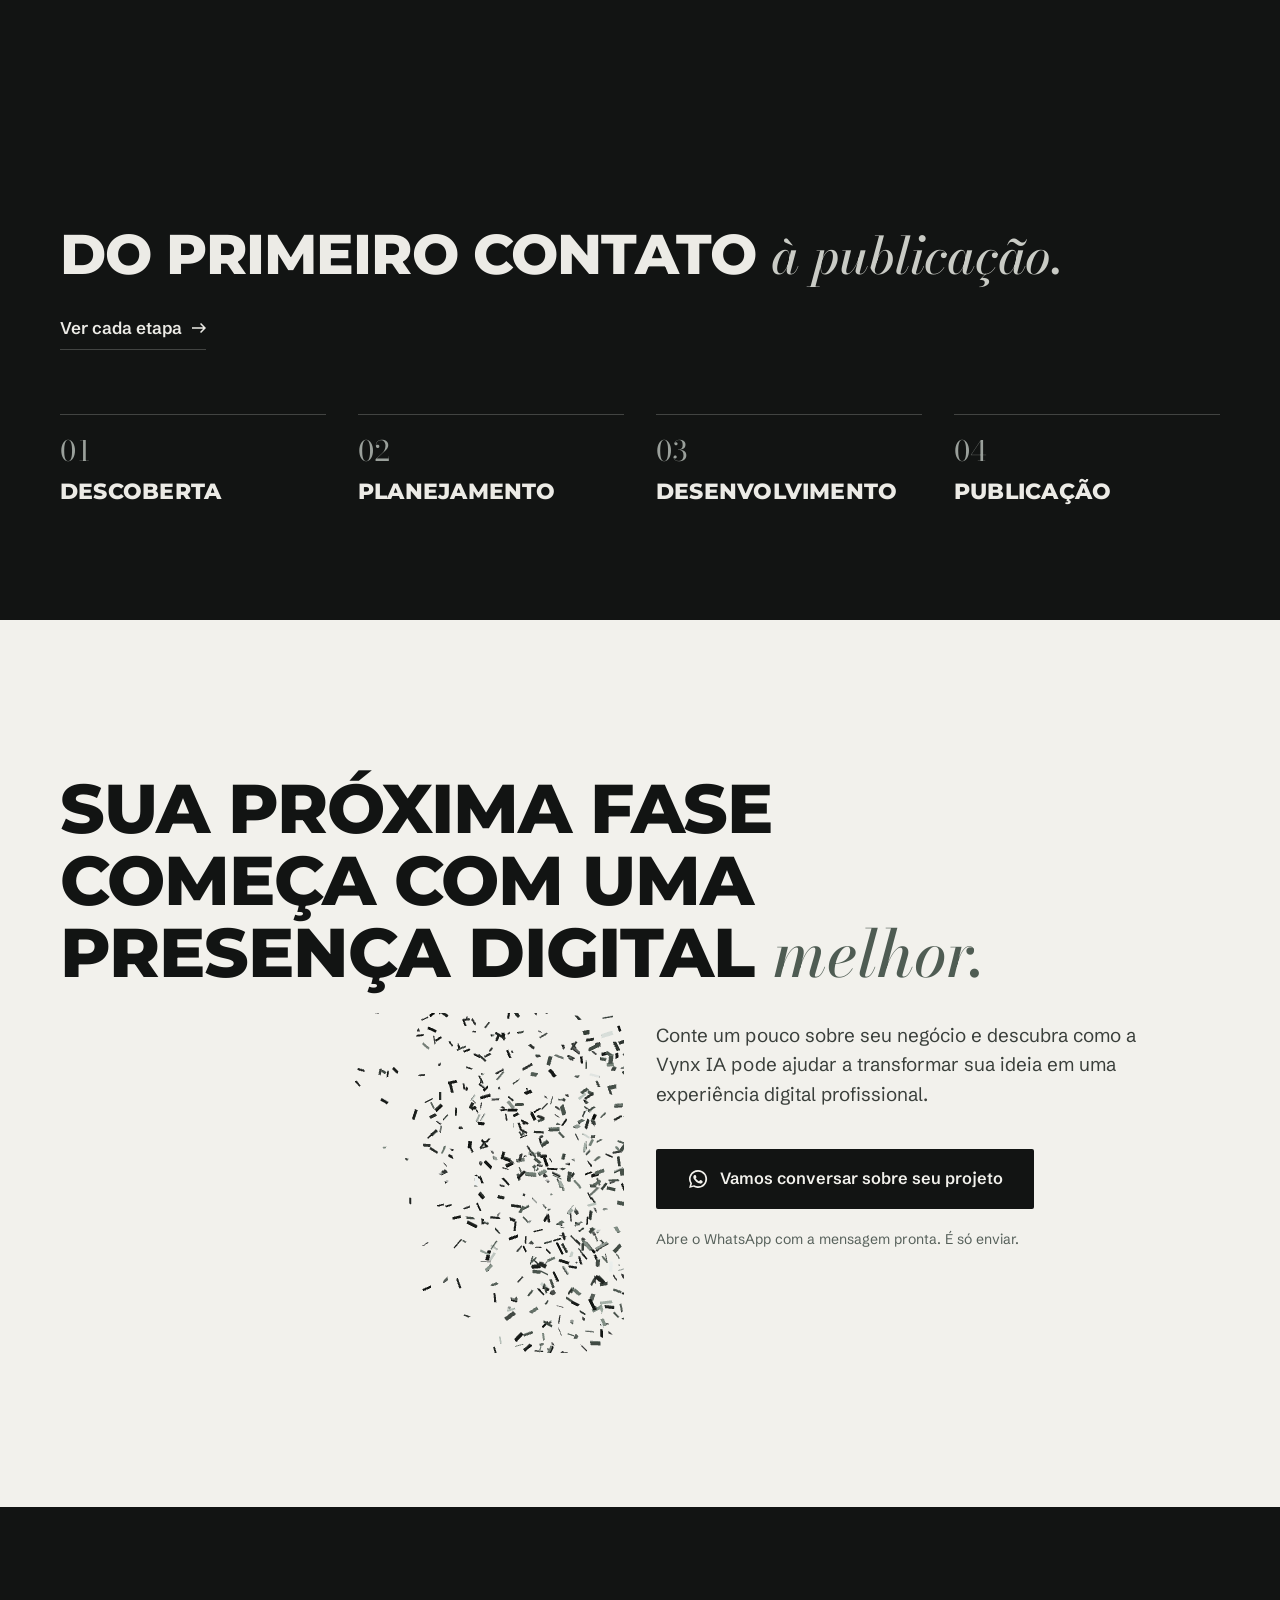
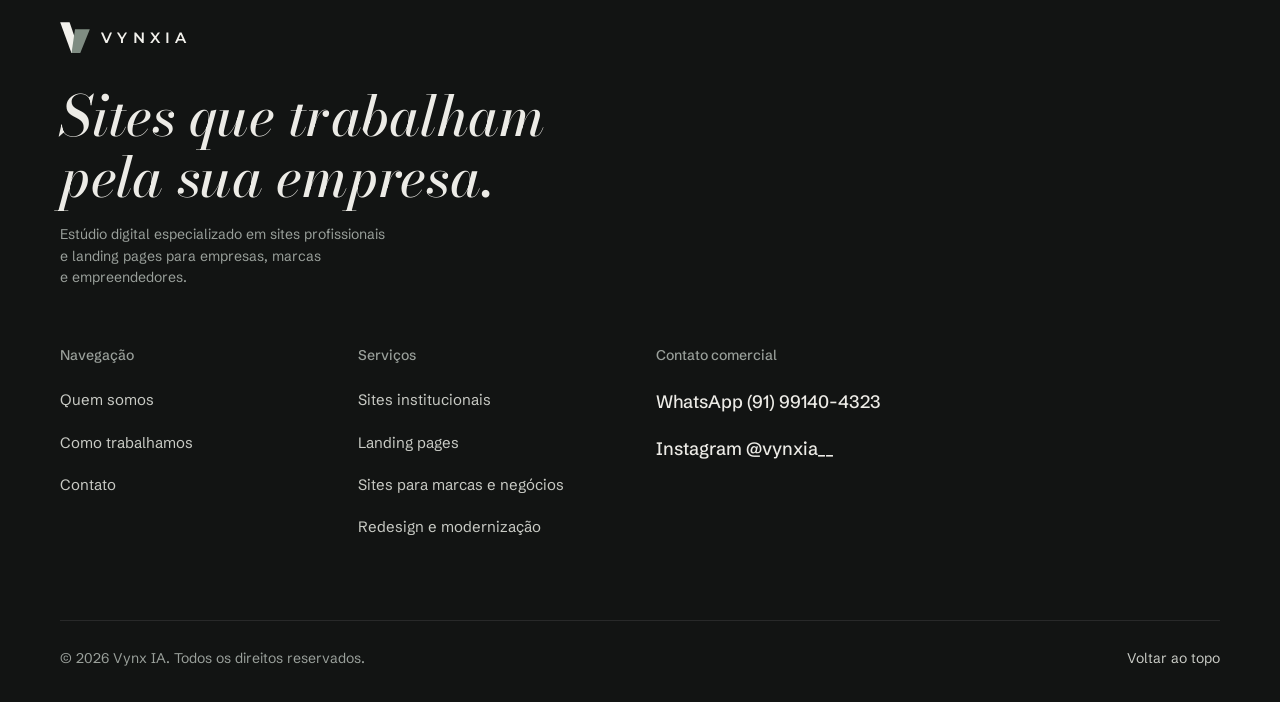
==== commit dd161c43: "Split the Vynx IA site into five tabbed pages Adds Quem somos, Serviços, Como trabalhamos and Contat" ====
--- a/vynx-ia-site/index.html
+++ b/vynx-ia-site/index.html
@@ -26,7 +26,7 @@
   <link rel="preconnect" href="https://fonts.gstatic.com" crossorigin>
   <link rel="stylesheet" href="https://fonts.googleapis.com/css2?family=Bodoni+Moda:ital,opsz,wght@1,24,500&family=Montserrat:wght@800&family=Schibsted+Grotesk:wght@400..600&display=swap">
   <!-- Bodoni reto só para os numerais e Montserrat 600 só para a palavra VYNXIA -->
-  <link rel="stylesheet" href="https://fonts.googleapis.com/css2?family=Bodoni+Moda:opsz,wght@6..96,400&family=Montserrat:wght@600&text=01234VYNXIA&display=swap">
+  <link rel="stylesheet" href="https://fonts.googleapis.com/css2?family=Bodoni+Moda:opsz,wght@6..96,400&family=Montserrat:wght@600&text=012345VYNXIA&display=swap">
   <link rel="stylesheet" href="assets/css/styles.css">
 
   <script>
@@ -57,20 +57,21 @@
 <body>
   <a class="skip-link" href="#conteudo">Pular para o conteúdo</a>
 
-  <!-- ============ Cabeçalho ============ -->
+  <!-- ============ Cabeçalho (igual em todas as abas) ============ -->
   <header class="site-header" data-header>
     <div class="container header-inner">
-      <a class="brand" href="#inicio" aria-label="Vynx IA, página inicial">
+      <a class="brand" href="index.html" aria-label="Vynx IA, página inicial">
         <svg class="brand-mark" viewBox="0 0 360 378" aria-hidden="true"><path fill="currentColor" d="M2 2h113l127 373H138z"/><path class="brand-mark-b" d="M180 88h178L242 375H138z"/></svg>
         <span class="brand-word">VYNXIA</span>
       </a>
 
       <nav class="main-nav" aria-label="Navegação principal">
         <ul>
-          <li><a href="#servicos">Serviços</a></li>
-          <li data-projects-link hidden><a href="#projetos">Projetos</a></li>
-          <li><a href="#diferenciais">Diferenciais</a></li>
-          <li><a href="#processo">Processo</a></li>
+          <li><a href="index.html" aria-current="page">Início</a></li>
+          <li><a href="quem-somos.html">Quem somos</a></li>
+          <li><a href="servicos.html">Serviços</a></li>
+          <li><a href="como-trabalhamos.html">Como trabalhamos</a></li>
+          <li><a href="contato.html">Contato</a></li>
         </ul>
       </nav>
 
@@ -87,11 +88,11 @@
   <div class="mobile-menu" id="menu-mobile" hidden data-menu>
     <nav aria-label="Menu principal">
       <ul class="mobile-menu-list">
-        <li><a href="#servicos">Serviços</a></li>
-        <li data-projects-link hidden><a href="#projetos">Projetos</a></li>
-        <li><a href="#diferenciais">Diferenciais</a></li>
-        <li><a href="#processo">Processo</a></li>
-        <li><a href="#contato">Contato</a></li>
+        <li><a href="index.html" aria-current="page">Início</a></li>
+        <li><a href="quem-somos.html">Quem somos</a></li>
+        <li><a href="servicos.html">Serviços</a></li>
+        <li><a href="como-trabalhamos.html">Como trabalhamos</a></li>
+        <li><a href="contato.html">Contato</a></li>
       </ul>
     </nav>
     <div class="mobile-menu-foot">
@@ -99,8 +100,7 @@
       <a class="mobile-menu-ig" href="https://www.instagram.com/vynxia__/" target="_blank" rel="noopener">Instagram @vynxia__</a>
     </div>
   </div>
-
-  <main id="conteudo" tabindex="-1">
+  <main id="conteudo" tabindex="-1" data-page="inicio">
 
     <!-- ============ 01 · Hero ============ -->
     <section class="hero" id="inicio" aria-labelledby="hero-title">
@@ -132,6 +132,7 @@
         <div class="pos-text">
           <p class="lead">Prazer, somos a Vynx&nbsp;IA, um estúdio digital criado em 2026 para fazer <strong>sites e landing pages sob medida</strong> para pequenas, médias e grandes empresas.</p>
           <p>Antes de desenhar qualquer tela, a gente quer entender o que você vende e o que o seu cliente precisa ver para chamar você no WhatsApp.</p>
+          <a class="text-link" href="quem-somos.html">Conheça a Vynx&nbsp;IA</a>
         </div>
       </div>
     </section>
@@ -142,6 +143,7 @@
         <div class="section-head">
           <h2 class="display" id="serv-title">Quatro formatos. <span class="serif" data-tail>Um objetivo.</span></h2>
           <p class="section-intro">Se ainda não sabe qual é o seu, a gente ajuda você a escolher na primeira conversa.</p>
+          <a class="text-link" href="servicos.html">Ver os serviços em detalhe</a>
         </div>
 
         <ol class="service-list" role="list">
@@ -185,9 +187,6 @@
       </div>
     </section>
 
-    <!-- ============ 04 · Projetos ============
-         Fica oculta enquanto assets/js/projects.js estiver vazio. Ao adicionar o primeiro
-         projeto real, a seção e os links "Projetos" do menu e do rodapé aparecem sozinhos. -->
     <section class="section projects" id="projetos" aria-labelledby="proj-title" hidden data-projects-section>
       <div class="container">
         <div class="section-head proj-head">
@@ -198,80 +197,19 @@
       </div>
     </section>
 
-    <!-- ============ 05 · Diferenciais ============ -->
-    <section class="section features" id="diferenciais" aria-labelledby="dif-title">
+    <!-- ============ Como trabalhamos (resumo) ============ -->
+    <section class="section process process--teaser" aria-labelledby="proc-teaser-title">
       <div class="container">
-        <div class="section-head">
-          <h2 class="display" id="dif-title">Design que chama atenção. <span class="tone">Experiência que faz sentido.</span></h2>
-        </div>
-
-        <ul class="dif-main" role="list">
-          <li class="dif-item">
-            <h3>Design personalizado</h3>
-            <p class="dif-big">Nada de modelo pronto.</p>
-            <p class="dif-text">O layout nasce do zero, a partir das cores e do jeito de falar da sua marca.</p>
-          </li>
-          <li class="dif-item">
-            <h3>Pensado para celular e computador</h3>
-            <p class="dif-big">Primeiro no celular.</p>
-            <p class="dif-text">Seu cliente vai abrir o link pelo celular. Então a gente começa pela tela pequena e depois leva para o computador.</p>
-          </li>
-          <li class="dif-item">
-            <h3>Comunicação clara durante o projeto</h3>
-            <p class="dif-big">Você acompanha tudo.</p>
-            <p class="dif-text">Cada etapa passa pela sua revisão antes de a gente seguir.</p>
-          </li>
-        </ul>
-
-        <ul class="dif-more" role="list">
-          <li><h3>Atenção à velocidade</h3><p>Imagens leves e código enxuto, para a página abrir rápido no celular.</p></li>
-          <li><h3>Navegação intuitiva</h3><p>O cliente acha o que veio buscar sem precisar caçar botão.</p></li>
-          <li><h3>Boas práticas de SEO</h3><p>Títulos e descrições escritos para o Google entender o que você faz.</p></li>
-          <li><h3>Estrutura pensada para conversão</h3><p>Do topo ao rodapé, a página leva a pessoa até o botão do WhatsApp.</p></li>
-        </ul>
-      </div>
-    </section>
-
-    <!-- ============ 06 · Processo ============ -->
-    <section class="section process" id="processo" aria-labelledby="proc-title">
-      <div class="container">
-        <div class="process-head">
-          <h2 class="display" id="proc-title">Do primeiro contato <span class="serif" data-tail>à publicação.</span></h2>
-        </div>
-
-        <div class="steps-wrap">
-          <div class="steps-rail" aria-hidden="true"><span data-steps-progress></span></div>
-          <ol class="steps" role="list" data-steps>
-            <li class="step" data-step>
-              <span class="step-num" aria-hidden="true">01</span>
-              <div>
-                <h3>Descoberta</h3>
-                <p>Entendemos o negócio, o público e os objetivos.</p>
-              </div>
-            </li>
-            <li class="step" data-step>
-              <span class="step-num" aria-hidden="true">02</span>
-              <div>
-                <h3>Planejamento</h3>
-                <p>Definimos a estrutura, a direção visual e o conteúdo.</p>
-              </div>
-            </li>
-            <li class="step" data-step>
-              <span class="step-num" aria-hidden="true">03</span>
-              <div>
-                <h3>Desenvolvimento</h3>
-                <p>Construímos e refinamos o site conforme o escopo combinado.</p>
-              </div>
-            </li>
-            <li class="step" data-step>
-              <span class="step-num" aria-hidden="true">04</span>
-              <div>
-                <h3>Publicação</h3>
-                <p>Realizamos os ajustes finais e preparamos o projeto para entrar no ar.</p>
-              </div>
-            </li>
-          </ol>
-        </div>
+        <div class="process-head process-head--split">
+          <h2 class="display" id="proc-teaser-title">Do primeiro contato <span class="serif" data-tail>à publicação.</span></h2>
+          <a class="text-link" href="como-trabalhamos.html">Ver cada etapa</a>
+        </div>
+        <ol class="steps steps--compact" role="list">
+          <li class="step"><span class="step-num" aria-hidden="true">01</span><div><h3>Descoberta</h3></div></li>
+          <li class="step"><span class="step-num" aria-hidden="true">02</span><div><h3>Planejamento</h3></div></li>
+          <li class="step"><span class="step-num" aria-hidden="true">03</span><div><h3>Desenvolvimento</h3></div></li>
+          <li class="step"><span class="step-num" aria-hidden="true">04</span><div><h3>Publicação</h3></div></li>
+        </ol>
       </div>
     </section>
 
@@ -297,11 +235,11 @@
     </section>
   </main>
 
-  <!-- ============ 08 · Rodapé ============ -->
+  <!-- ============ Rodapé (igual em todas as abas) ============ -->
   <footer class="site-footer">
     <div class="container footer-grid">
       <div class="footer-brand">
-        <a class="brand brand--footer" href="#inicio" aria-label="Vynx IA, página inicial">
+        <a class="brand brand--footer" href="index.html" aria-label="Vynx IA, página inicial">
           <svg class="brand-mark" viewBox="0 0 360 378" aria-hidden="true"><path fill="currentColor" d="M2 2h113l127 373H138z"/><path class="brand-mark-b" d="M180 88h178L242 375H138z"/></svg>
           <span class="brand-word">VYNXIA</span>
         </a>
@@ -312,20 +250,20 @@
       <nav class="footer-col" aria-labelledby="f-nav">
         <h2 class="footer-title" id="f-nav">Navegação</h2>
         <ul>
-          <li><a href="#posicionamento">Quem somos</a></li>
-          <li data-projects-link hidden><a href="#projetos">Projetos</a></li>
-          <li><a href="#diferenciais">Diferenciais</a></li>
-          <li><a href="#processo">Processo</a></li>
+          <li><a href="quem-somos.html">Quem somos</a></li>
+          <li data-projects-link hidden><a href="index.html#projetos">Projetos</a></li>
+          <li><a href="como-trabalhamos.html">Como trabalhamos</a></li>
+          <li><a href="contato.html">Contato</a></li>
         </ul>
       </nav>
 
       <nav class="footer-col" aria-labelledby="f-serv">
         <h2 class="footer-title" id="f-serv">Serviços</h2>
         <ul>
-          <li><a href="#servico-sites-institucionais">Sites institucionais</a></li>
-          <li><a href="#servico-landing-pages">Landing pages</a></li>
-          <li><a href="#servico-marcas-negocios">Sites para marcas e negócios</a></li>
-          <li><a href="#servico-redesign">Redesign e modernização</a></li>
+          <li><a href="servicos.html#servico-sites-institucionais">Sites institucionais</a></li>
+          <li><a href="servicos.html#servico-landing-pages">Landing pages</a></li>
+          <li><a href="servicos.html#servico-marcas-negocios">Sites para marcas e negócios</a></li>
+          <li><a href="servicos.html#servico-redesign">Redesign e modernização</a></li>
         </ul>
       </nav>
 
@@ -340,7 +278,7 @@
 
     <div class="container footer-bottom">
       <p>© <span data-year>2026</span> Vynx&nbsp;IA. Todos os direitos reservados.</p>
-      <a href="#inicio" class="to-top">Voltar ao topo</a>
+      <a href="#conteudo" class="to-top">Voltar ao topo</a>
     </div>
   </footer>
 
--- a/vynx-ia-site/assets/css/styles.css
+++ b/vynx-ia-site/assets/css/styles.css
@@ -277,7 +277,7 @@
 }
 
 .main-nav { display: none; }
-.main-nav ul { display: flex; gap: 2.25rem; }
+.main-nav ul { display: flex; gap: clamp(1.25rem, 2.2vw, 2.25rem); }
 .main-nav a {
   position: relative;
   display: inline-block;
@@ -295,8 +295,8 @@
   transform: scaleX(0);
 }
 .main-nav a:hover,
-.main-nav a.is-active { color: var(--text); }
-.main-nav a.is-active::after { transform: none; }
+.main-nav a[aria-current="page"] { color: var(--text); }
+.main-nav a[aria-current="page"]::after { transform: none; background: var(--sage); }
 
 .header-cta { display: none; }
 
@@ -356,7 +356,9 @@
 
 .mobile-menu-list li { border-bottom: 1px solid var(--line); }
 .mobile-menu-list a {
-  display: block;
+  display: flex;
+  align-items: center;
+  justify-content: space-between;
   padding: 1.05rem 0;
   font-family: var(--f-display);
   font-weight: 800;
@@ -364,6 +366,13 @@
   font-size: clamp(1.6rem, 7vw, 2rem);
   letter-spacing: 0.01em;
   line-height: 1.1;
+}
+.mobile-menu-list a[aria-current="page"] { color: var(--sage); }
+.mobile-menu-list a[aria-current="page"]::after {
+  content: "";
+  width: 8px; height: 8px;
+  border-radius: 50%;
+  background: currentColor;
 }
 .mobile-menu-foot { display: grid; gap: 1.25rem; margin-top: 2.5rem; }
 .mobile-menu-ig { text-align: center; color: var(--muted); font-size: 0.9375rem; padding: 0.4rem; }
@@ -806,10 +815,335 @@
 .to-top { display: inline-block; padding-block: 0.75rem; margin-block: -0.75rem; color: var(--text-soft); transition: color var(--t-hover) ease-out; }
 .to-top:hover { color: var(--paper); }
 
+/* ==========================================================================
+   Abas (Quem somos, Serviços, Como trabalhamos, Contato)
+   ========================================================================== */
+
+/* Link de texto com seta: leva para a aba que aprofunda o assunto */
+.text-link {
+  display: inline-flex;
+  align-items: center;
+  gap: 0.6rem;
+  justify-self: start;
+  align-self: flex-start;
+  margin-top: 0.5rem;
+  padding-block: 0.5rem;
+  font-weight: 600;
+  color: var(--text);
+  border-bottom: 1px solid var(--line-strong);
+  transition: border-color var(--t-hover) ease-out, gap var(--t-hover) ease-out;
+}
+.text-link::after {
+  content: "";
+  width: 14px; height: 10px;
+  background: currentColor;
+  -webkit-mask: url("data:image/svg+xml,%3Csvg xmlns='http://www.w3.org/2000/svg' viewBox='0 0 14 10'%3E%3Cpath d='M0 4.25h11.2L8 1.06 9.06 0l5 5-5 5L8 8.94l3.2-3.19H0z'/%3E%3C/svg%3E") center / contain no-repeat;
+  mask: url("data:image/svg+xml,%3Csvg xmlns='http://www.w3.org/2000/svg' viewBox='0 0 14 10'%3E%3Cpath d='M0 4.25h11.2L8 1.06 9.06 0l5 5-5 5L8 8.94l3.2-3.19H0z'/%3E%3C/svg%3E") center / contain no-repeat;
+}
+@media (hover: hover) {
+  .text-link:hover { gap: 0.9rem; border-color: currentColor; }
+}
+.section-head .text-link { margin-top: 1.5rem; }
+
+/* ---------- Topo de cada aba ----------
+   O título fica embaixo (ao alcance do polegar no celular) e a cena 3D ocupa o alto da tela.
+   Sem 3D, o símbolo da marca em SVG ocupa o mesmo lugar. */
+.page-hero {
+  position: relative;
+  display: flex;
+  align-items: flex-end;
+  min-height: 92vh;
+  min-height: 92svh;
+  padding: calc(var(--header-h) + env(safe-area-inset-top) + 2rem) 0 clamp(2.5rem, 7vw, 4.5rem);
+  overflow: hidden;
+  isolation: isolate;
+}
+.page-hero-inner { position: relative; z-index: 1; }
+.page-title {
+  max-width: 11ch;
+  font-size: clamp(2.6rem, 12vw, 7rem);
+  line-height: 0.96;
+  letter-spacing: -0.02em;
+}
+.page-title .serif { color: var(--sage); }
+.page-intro { display: grid; gap: 1.5rem; max-width: 44ch; margin-top: 1.75rem; color: var(--text-soft); }
+.page-intro .cta-actions { margin-top: 0.5rem; }
+
+.page-scene {
+  position: absolute;
+  inset: 0 0 38%;
+  z-index: 0;
+  pointer-events: none;
+}
+/* Símbolo em SVG (sem 3D, ou enquanto o 3D carrega) */
+.page-scene::before {
+  content: "";
+  position: absolute;
+  inset: calc(var(--header-h) + 1.5rem) 0 0;
+  background: url("../img/logo-vynxia.svg") center / contain no-repeat;
+  opacity: 0.18;
+  transition: opacity 0.6s var(--ease-out);
+}
+.page-scene canvas {
+  position: absolute;
+  inset: 0;
+  display: block;
+  width: 100%; height: 100%;
+  opacity: 0;
+  transition: opacity 1s var(--ease-out);
+}
+.page-scene.is-ready canvas { opacity: 1; }
+.page-scene.is-ready::before { opacity: 0; }
+
+@media (min-width: 720px) and (max-width: 959px) {
+  .page-scene { inset: 0 0 34% 30%; }
+}
+@media (min-width: 960px) {
+  .page-hero { min-height: min(100svh, 1000px); }
+  .page-hero-inner {
+    display: grid;
+    grid-template-columns: repeat(12, minmax(0, 1fr));
+    column-gap: 2rem;
+    align-items: end;
+  }
+  .page-title { grid-column: 1 / span 8; font-size: clamp(4rem, min(7.4vw, 12vh), 8rem); }
+  .page-intro { grid-column: 9 / -1; margin: 0 0 0.5rem; }
+  .page-scene { inset: 0 0 0 34%; }
+  .page-scene::before { inset: calc(var(--header-h) + 3rem) 6vw 34vh 22%; background-position: 70% 0; opacity: 0.9; }
+  .page-scene.is-ready::before { opacity: 0; }
+}
+
+/* Contato: o título é a frase da chamada comercial, mais longa */
+.page-hero--contact .page-title { max-width: 15ch; font-size: clamp(2.3rem, 9.2vw, 5rem); line-height: 1.02; }
+@media (min-width: 960px) {
+  .page-hero--contact .page-title { font-size: clamp(3.2rem, min(5.2vw, 9vh), 5.75rem); }
+}
+
+/* ---------- Quem somos ---------- */
+.why-grid { display: grid; gap: 2.5rem; }
+.why-text { display: grid; gap: 1.25rem; max-width: 48ch; color: var(--text-soft); }
+@media (min-width: 960px) {
+  .why-grid { grid-template-columns: repeat(12, minmax(0, 1fr)); gap: 3.5rem 2rem; }
+  .why-grid .headline { grid-column: 1 / -1; }
+  .why-text { grid-column: 7 / 13; }
+}
+
+.audience-grid { display: grid; gap: 2.5rem; }
+.audience-list { border-top: 1px solid var(--line); counter-reset: aud; }
+.audience-list li {
+  display: grid;
+  grid-template-columns: 2.75rem 1fr;
+  align-items: baseline;
+  padding: 1.25rem 0;
+  border-bottom: 1px solid var(--line);
+  font-size: var(--fs-lead);
+  line-height: 1.35;
+  counter-increment: aud;
+}
+.audience-list li::before {
+  content: counter(aud, decimal-leading-zero);
+  font-family: var(--f-serif);
+  font-variation-settings: "opsz" 24;
+  font-variant-numeric: lining-nums tabular-nums;
+  font-size: 1.25rem;
+  color: var(--muted);
+}
+@media (min-width: 960px) {
+  .audience-grid { grid-template-columns: repeat(12, minmax(0, 1fr)); column-gap: 2rem; align-items: start; }
+  .audience-title { grid-column: 1 / span 5; position: sticky; top: calc(var(--header-h) + 3rem); }
+  .audience-list { grid-column: 6 / -1; }
+  .audience-list li { padding: 1.6rem 0; grid-template-columns: 3.5rem 1fr; }
+}
+
+/* ---------- Serviços ---------- */
+.svc-section { padding-top: var(--space-s); }
+.svc-list-wrap { display: grid; }
+.svc {
+  display: grid;
+  gap: 1.5rem;
+  padding: clamp(2.5rem, 6vw, 4.5rem) 0;
+  border-top: 1px solid var(--line);
+}
+.svc:last-child { border-bottom: 1px solid var(--line); }
+.svc-head { display: grid; grid-template-columns: 2.75rem 1fr; gap: 0 1rem; align-items: baseline; }
+.svc-title {
+  font-family: var(--f-display);
+  font-weight: 800;
+  text-transform: uppercase;
+  font-size: clamp(1.6rem, 1rem + 2.6vw, 3rem);
+  line-height: 1;
+  letter-spacing: -0.015em;
+  text-wrap: balance;
+}
+.svc-body { display: grid; gap: 1rem; }
+.svc-desc { max-width: 52ch; font-size: var(--fs-lead); line-height: 1.5; color: var(--text); }
+.svc-fit { max-width: 52ch; color: var(--muted); }
+.svc-sub { margin-top: 1rem; font-size: var(--fs-small); font-weight: 500; color: var(--muted); }
+.svc-list { display: grid; gap: 0; border-top: 1px solid var(--line); }
+.svc-list li {
+  display: grid;
+  grid-template-columns: 1.5rem 1fr;
+  align-items: baseline;
+  padding: 0.8rem 0;
+  border-bottom: 1px solid var(--line);
+  color: var(--text-soft);
+}
+.svc-list li::before {
+  content: "";
+  width: 10px; height: 1.5px;
+  background: var(--sage);
+  transform: translateY(-0.3em);
+}
+@media (min-width: 720px) {
+  .svc-list { grid-template-columns: repeat(2, minmax(0, 1fr)); column-gap: 2rem; }
+}
+@media (min-width: 960px) {
+  .svc { grid-template-columns: repeat(12, minmax(0, 1fr)); column-gap: 2rem; align-items: start; }
+  .svc-head { grid-column: 1 / span 5; grid-template-columns: 3.5rem 1fr; position: sticky; top: calc(var(--header-h) + 2.5rem); }
+  .svc-body { grid-column: 7 / -1; }
+}
+
+.choose-grid { display: grid; gap: 2rem; align-items: end; }
+@media (min-width: 960px) {
+  .choose-grid { grid-template-columns: minmax(0, 1fr) auto; column-gap: 4rem; }
+}
+@media (max-width: 479px) {
+  .choose-actions .btn { width: 100%; }
+}
+
+/* ---------- Como trabalhamos ---------- */
+.process--teaser .process-head--split {
+  display: flex;
+  flex-wrap: wrap;
+  align-items: flex-end;
+  justify-content: space-between;
+  gap: 1.5rem 3rem;
+}
+.process-head--split .text-link { margin-top: 0; }
+.steps--compact { grid-template-columns: repeat(2, minmax(0, 1fr)); gap: 2rem 1rem; }
+.steps--compact .step { grid-template-columns: none; gap: 0.9rem; padding-top: 1.25rem; border-top: 1px solid var(--line-strong); }
+@media (min-width: 960px) {
+  .steps--compact { grid-template-columns: repeat(4, minmax(0, 1fr)); gap: 2rem; padding-top: 0; }
+}
+
+.step .step-more { margin-top: 0.75rem; font-size: 0.9375rem; color: var(--muted); }
+.page-hero + .process { padding-top: var(--space-s); }
+
+.faq-grid { display: grid; gap: 2.5rem; }
+.faq-list { border-top: 1px solid var(--line); }
+.faq-item { border-bottom: 1px solid var(--line); }
+.faq-item summary {
+  position: relative;
+  display: block;
+  padding: 1.35rem 2.5rem 1.35rem 0;
+  font-weight: 600;
+  font-size: var(--fs-h3);
+  line-height: 1.3;
+  cursor: pointer;
+  list-style: none;
+  -webkit-tap-highlight-color: transparent;
+}
+.faq-item summary::-webkit-details-marker { display: none; }
+.faq-item summary::before,
+.faq-item summary::after {
+  content: "";
+  position: absolute;
+  right: 0.25rem;
+  top: 50%;
+  width: 16px;
+  height: 1.5px;
+  background: currentColor;
+  transition: transform var(--t-state) var(--ease-out);
+}
+.faq-item summary::after { transform: rotate(90deg); }
+.faq-item[open] summary::after { transform: rotate(0deg); }
+.faq-item p { max-width: 56ch; padding: 0 2.5rem 1.5rem 0; color: var(--text-soft); }
+@media (min-width: 960px) {
+  .faq-grid { grid-template-columns: repeat(12, minmax(0, 1fr)); column-gap: 2rem; align-items: start; }
+  .faq-grid .headline { grid-column: 1 / span 5; font-size: clamp(2rem, 1rem + 2.4vw, 3rem); }
+  .faq-list { grid-column: 7 / -1; }
+}
+
+/* ---------- Contato ---------- */
+.channels-grid { display: grid; gap: 2.5rem; }
+.channel-list { border-top: 1px solid var(--line); }
+.channel-list li { display: grid; gap: 0.35rem; padding: 1.5rem 0; border-bottom: 1px solid var(--line); }
+.channel-name { font-size: var(--fs-small); color: var(--muted); }
+.channel-value {
+  justify-self: start;
+  font-weight: 500;
+  font-size: clamp(1.6rem, 1rem + 2.6vw, 2.6rem);
+  line-height: 1.1;
+  letter-spacing: -0.025em;
+  transition: color var(--t-hover) ease-out;
+}
+@media (hover: hover) {
+  .channel-value:hover { color: var(--sage-ink); }
+}
+@media (min-width: 960px) {
+  .channels-grid { grid-template-columns: repeat(12, minmax(0, 1fr)); column-gap: 2rem; align-items: start; }
+  .channels-grid .headline { grid-column: 1 / span 5; font-size: clamp(2rem, 1rem + 2.4vw, 3rem); }
+  .channel-list { grid-column: 7 / -1; }
+}
+
+.after-title { margin-bottom: clamp(2.5rem, 5vw, 4rem); }
+.after-list { display: grid; gap: 1.75rem; }
+.after-list li { display: grid; grid-template-columns: 2.75rem 1fr; gap: 0 1rem; padding-top: 1.25rem; border-top: 1px solid var(--line-strong); }
+.after-list p { max-width: 34ch; color: var(--text-soft); }
+@media (min-width: 960px) {
+  .after-list { grid-template-columns: repeat(3, minmax(0, 1fr)); gap: 2rem; }
+  .after-list li { grid-template-columns: none; gap: 0.9rem; }
+  .after-list .step-num { font-size: 1.75rem; }
+}
+
+/* ---------- Próxima aba ---------- */
+.next-tab { border-top: 1px solid var(--line); }
+.next-tab-link {
+  display: grid;
+  gap: 0.75rem;
+  padding: var(--space-s) 0;
+}
+.next-tab-hint { font-size: var(--fs-small); color: var(--muted); }
+.next-tab-label {
+  display: block;
+  font-family: var(--f-display);
+  font-weight: 800;
+  text-transform: uppercase;
+  font-size: clamp(2.2rem, 1rem + 6vw, 6rem);
+  line-height: 1;
+  letter-spacing: -0.02em;
+}
+.next-tab-label::after {
+  content: "";
+  display: inline-block;
+  vertical-align: 0.12em;
+  margin-left: 0.3em;
+  width: 0.6em; height: 0.44em;
+  background: var(--sage);
+  -webkit-mask: url("data:image/svg+xml,%3Csvg xmlns='http://www.w3.org/2000/svg' viewBox='0 0 14 10'%3E%3Cpath d='M0 4.25h11.2L8 1.06 9.06 0l5 5-5 5L8 8.94l3.2-3.19H0z'/%3E%3C/svg%3E") center / contain no-repeat;
+  mask: url("data:image/svg+xml,%3Csvg xmlns='http://www.w3.org/2000/svg' viewBox='0 0 14 10'%3E%3Cpath d='M0 4.25h11.2L8 1.06 9.06 0l5 5-5 5L8 8.94l3.2-3.19H0z'/%3E%3C/svg%3E") center / contain no-repeat;
+  transition: transform var(--t-state) var(--ease-out);
+}
+@media (hover: hover) {
+  .next-tab-link:hover .next-tab-label::after { transform: translateX(0.25em); }
+}
+
+/* ---------- Troca de aba ----------
+   Navegadores com View Transitions fazem um cruzamento suave entre as páginas;
+   o cabeçalho fica parado. Nos outros, a troca é instantânea como sempre. */
+@media (prefers-reduced-motion: no-preference) {
+  @view-transition { navigation: auto; }
+  .site-header { view-transition-name: site-header; }
+  ::view-transition-old(root) { animation: vx-page-out 0.22s ease-in both; }
+  ::view-transition-new(root) { animation: vx-page-in 0.45s var(--ease-out) both; }
+}
+@keyframes vx-page-out { to { opacity: 0; } }
+@keyframes vx-page-in { from { opacity: 0; transform: translateY(14px); } }
+
 /* ---------- Estados iniciais das animações (somente com JS + movimento permitido) ---------- */
 .motion [data-tail] { opacity: 0; }
-.motion .step { opacity: 0.6; transition: opacity var(--t-state) var(--ease-out); }
-.motion .step.is-active { opacity: 1; }
+.motion [data-step] { opacity: 0.6; transition: opacity var(--t-state) var(--ease-out); }
+.motion [data-step].is-active { opacity: 1; }
 
 /* ---------- Movimento reduzido ---------- */
 @media (prefers-reduced-motion: reduce) {
